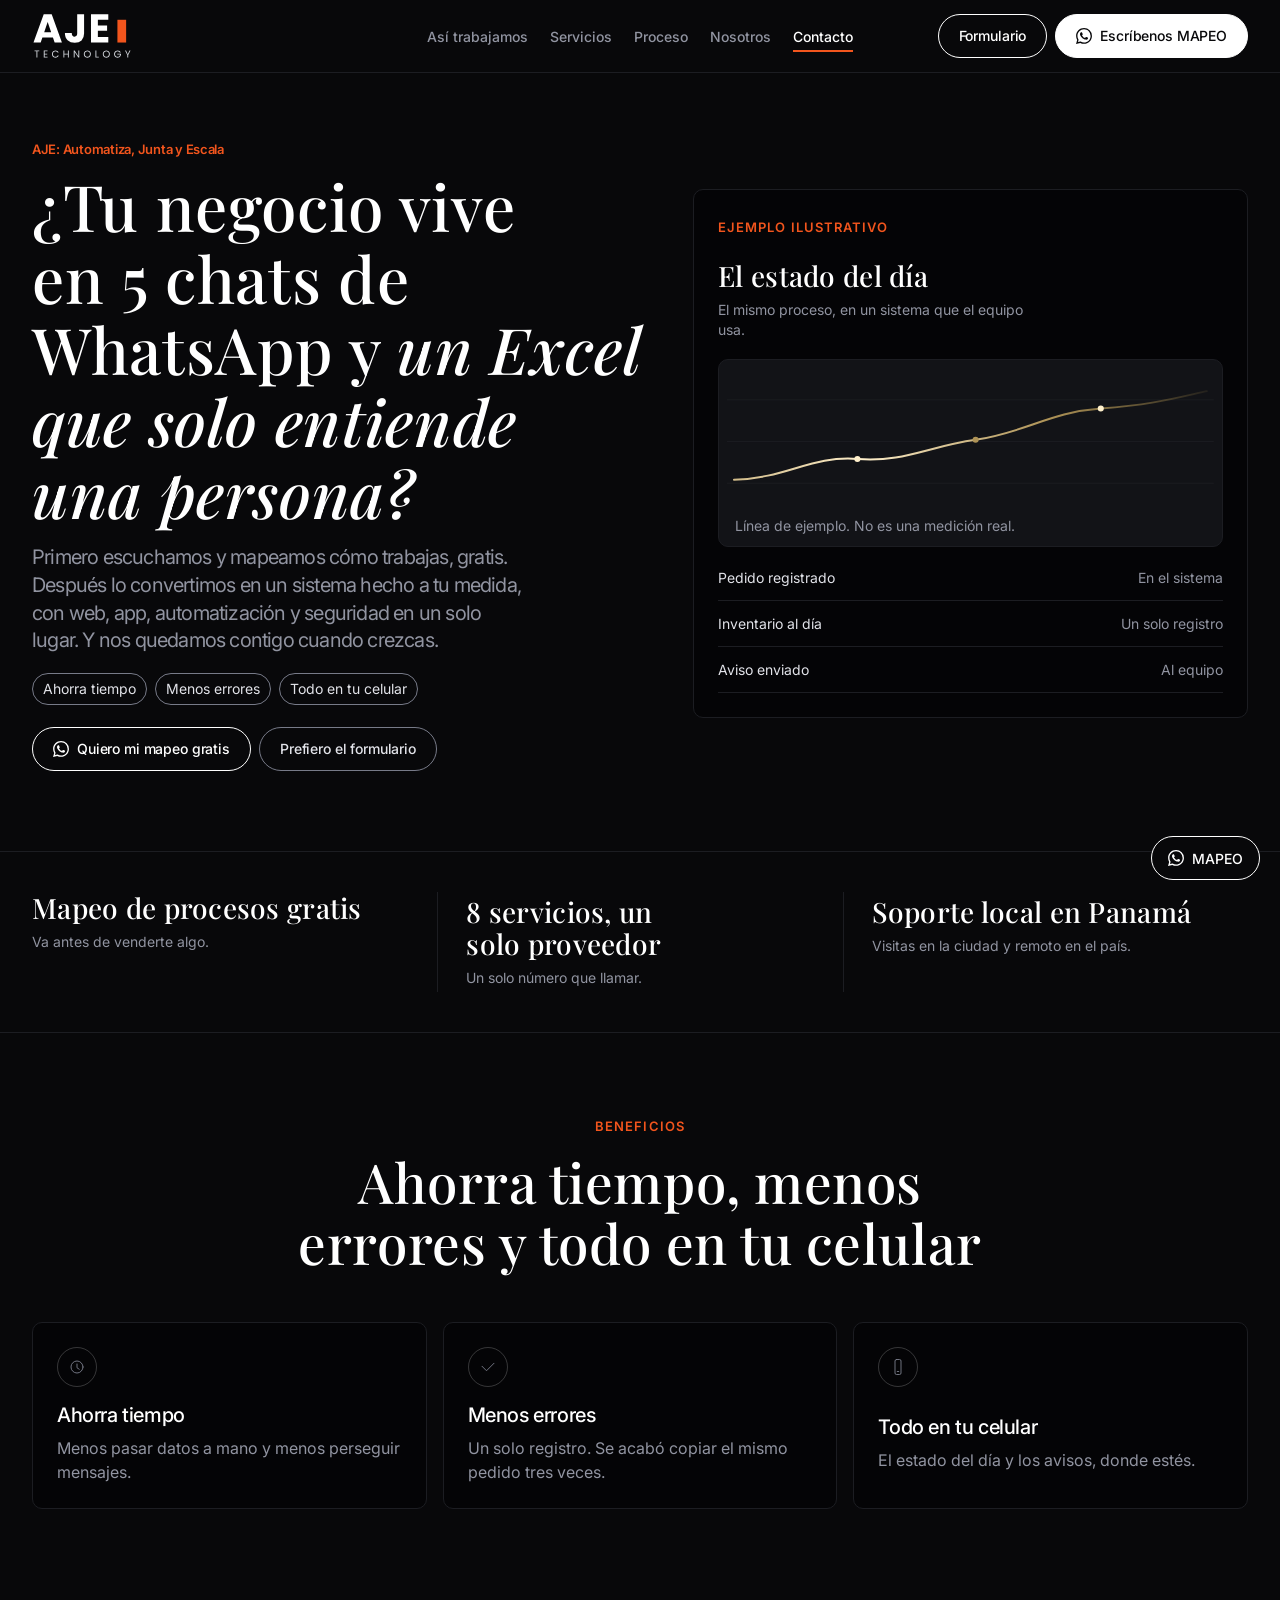
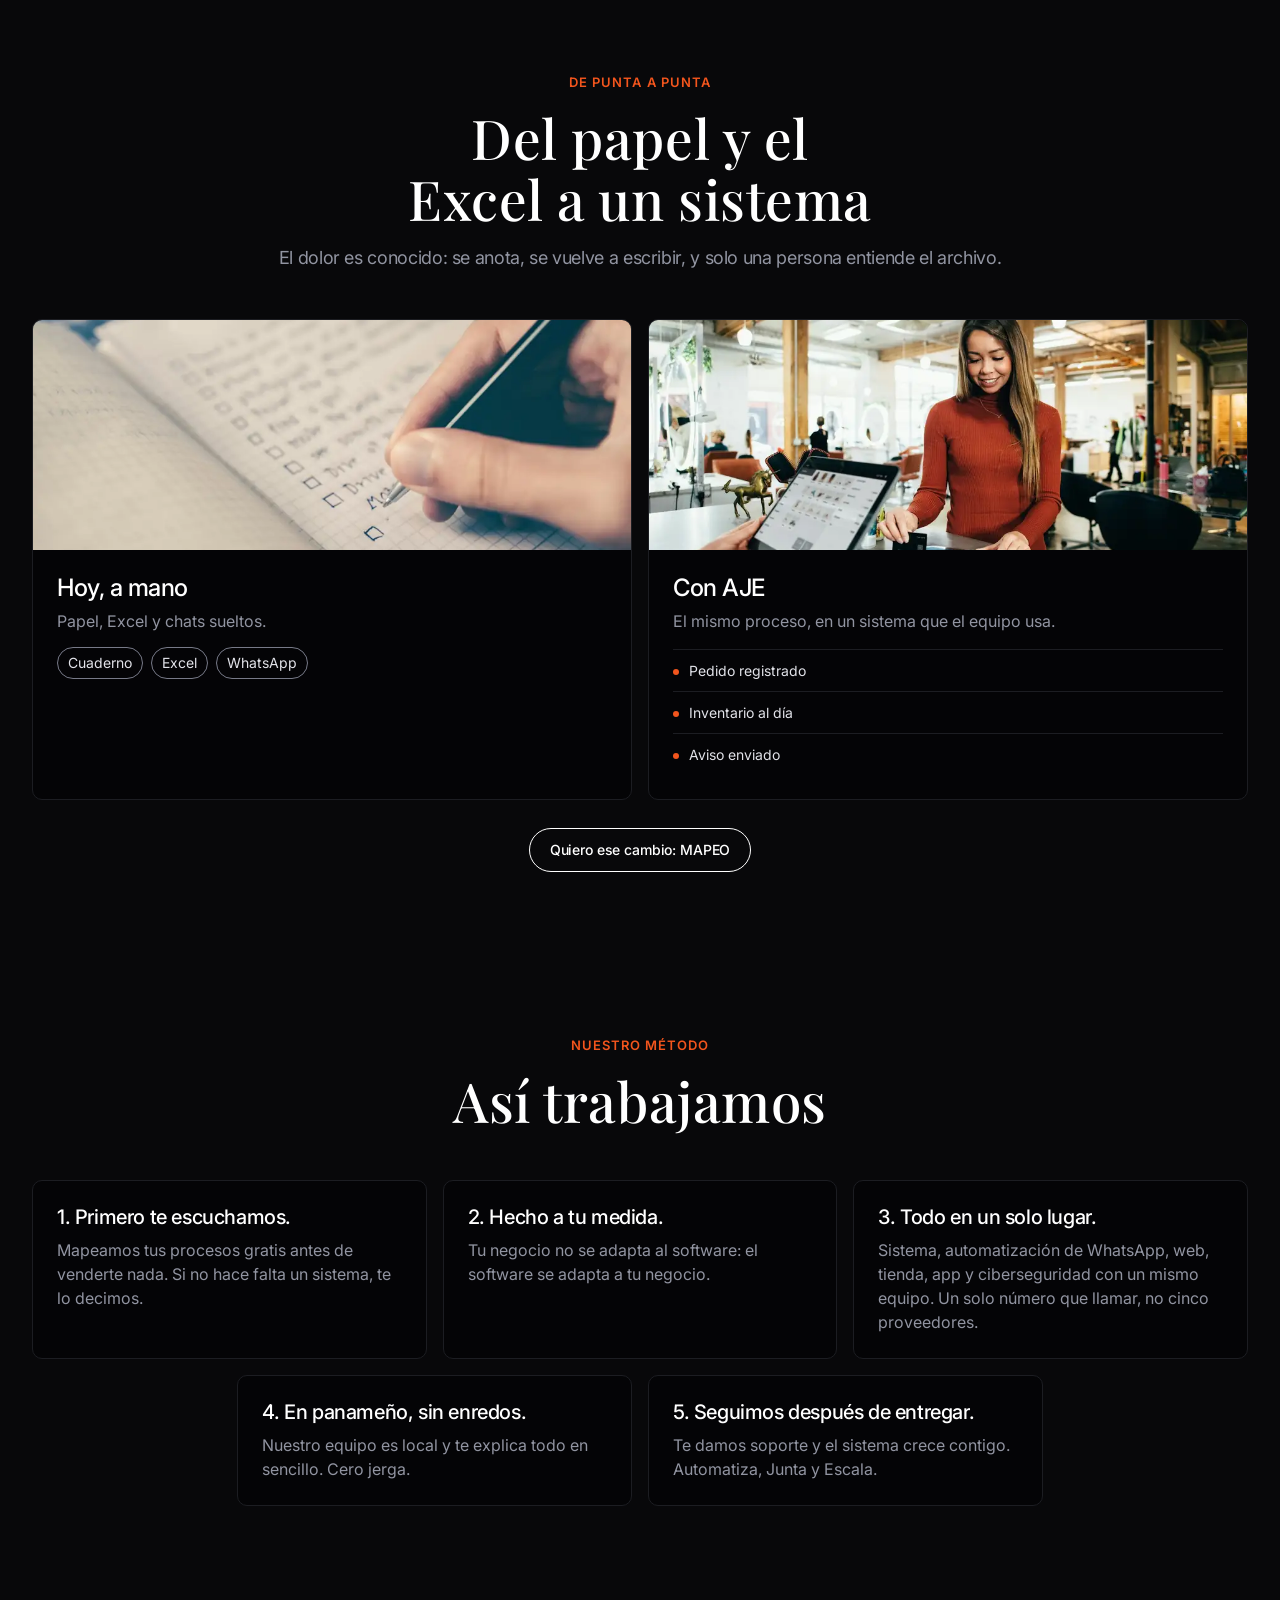
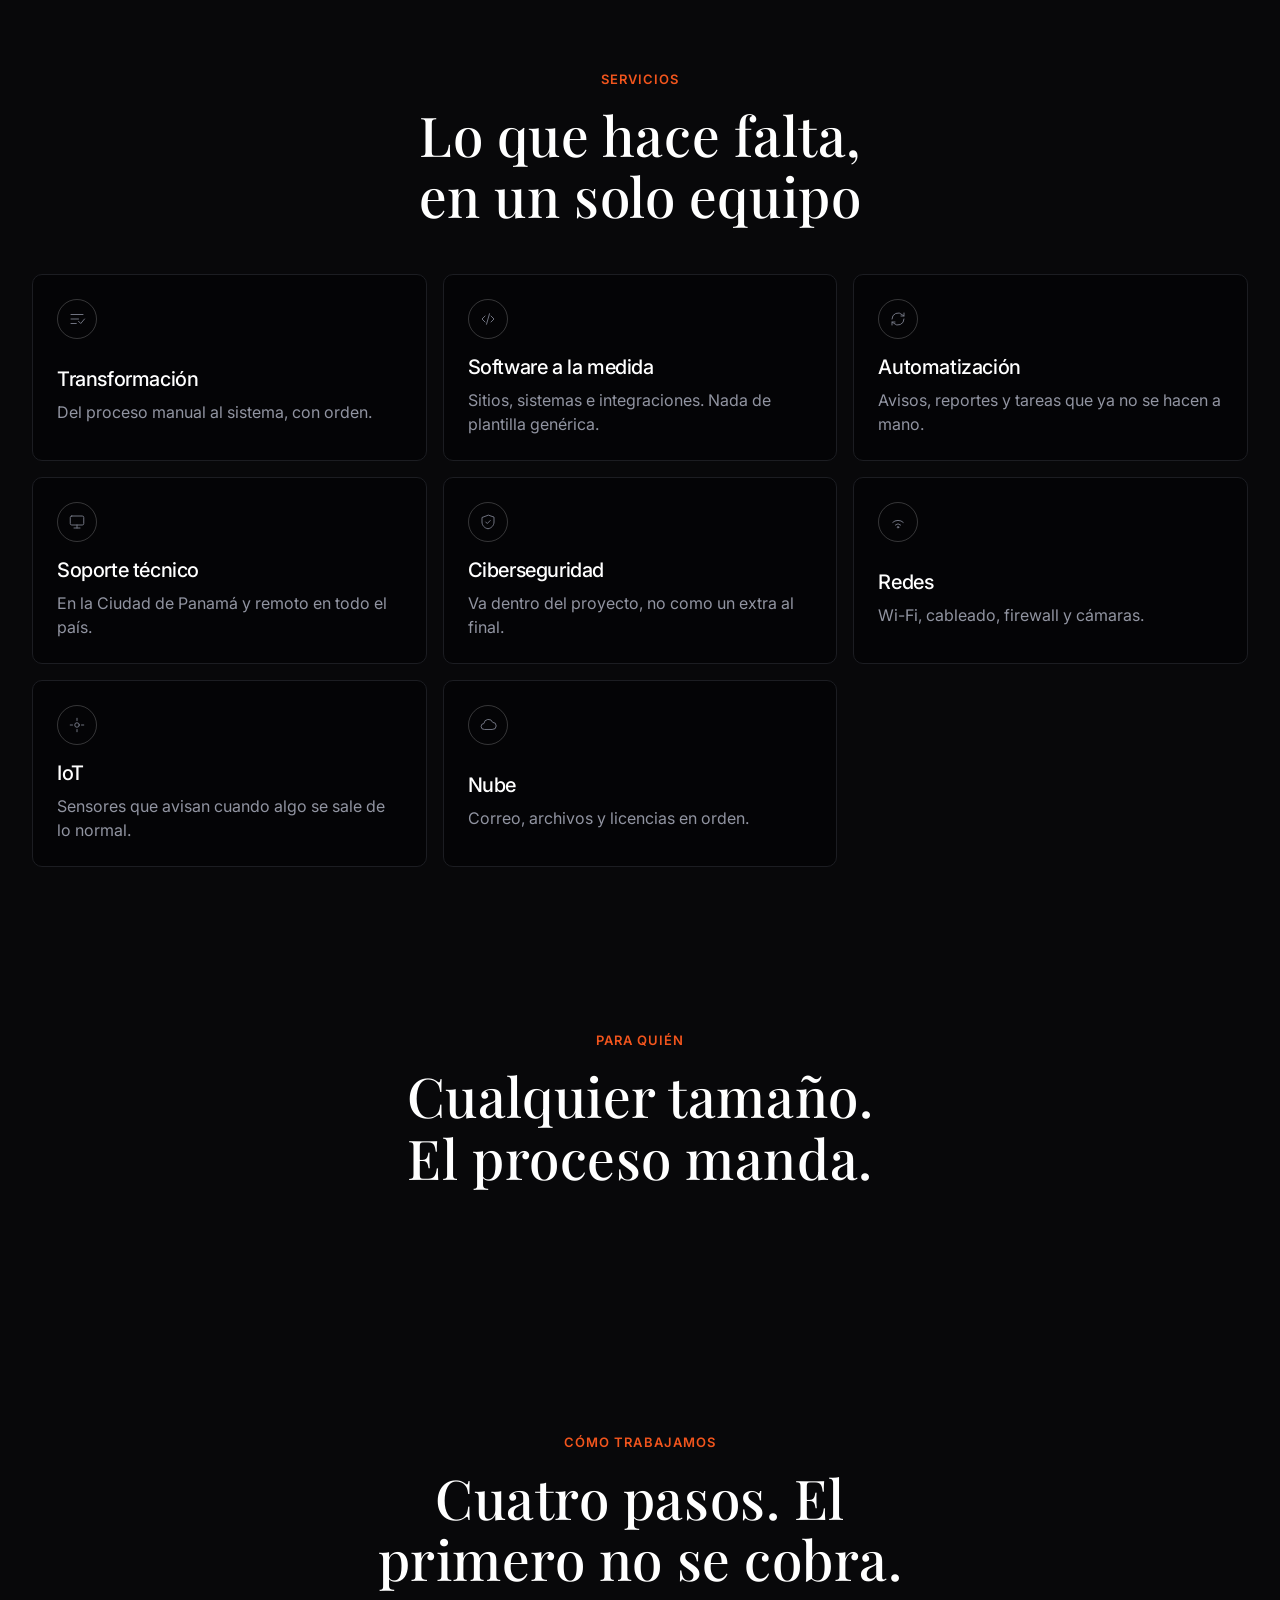
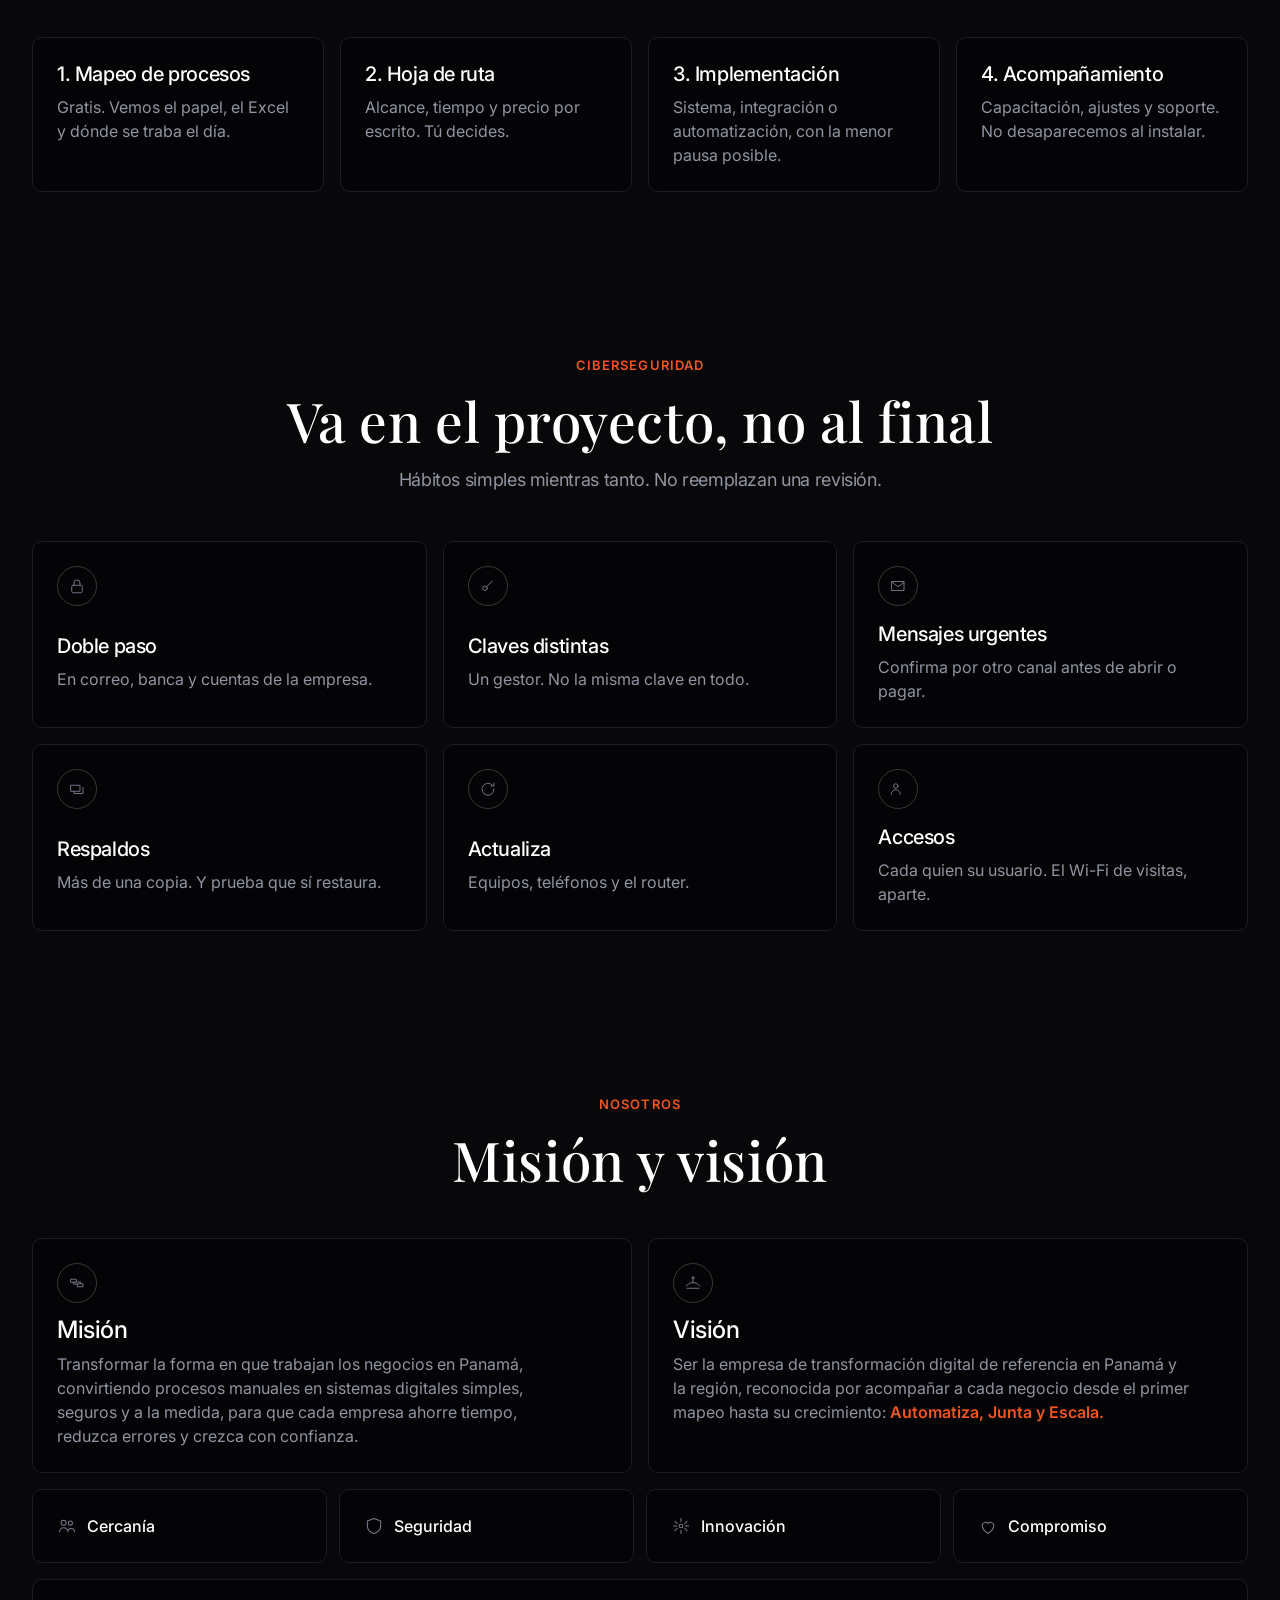
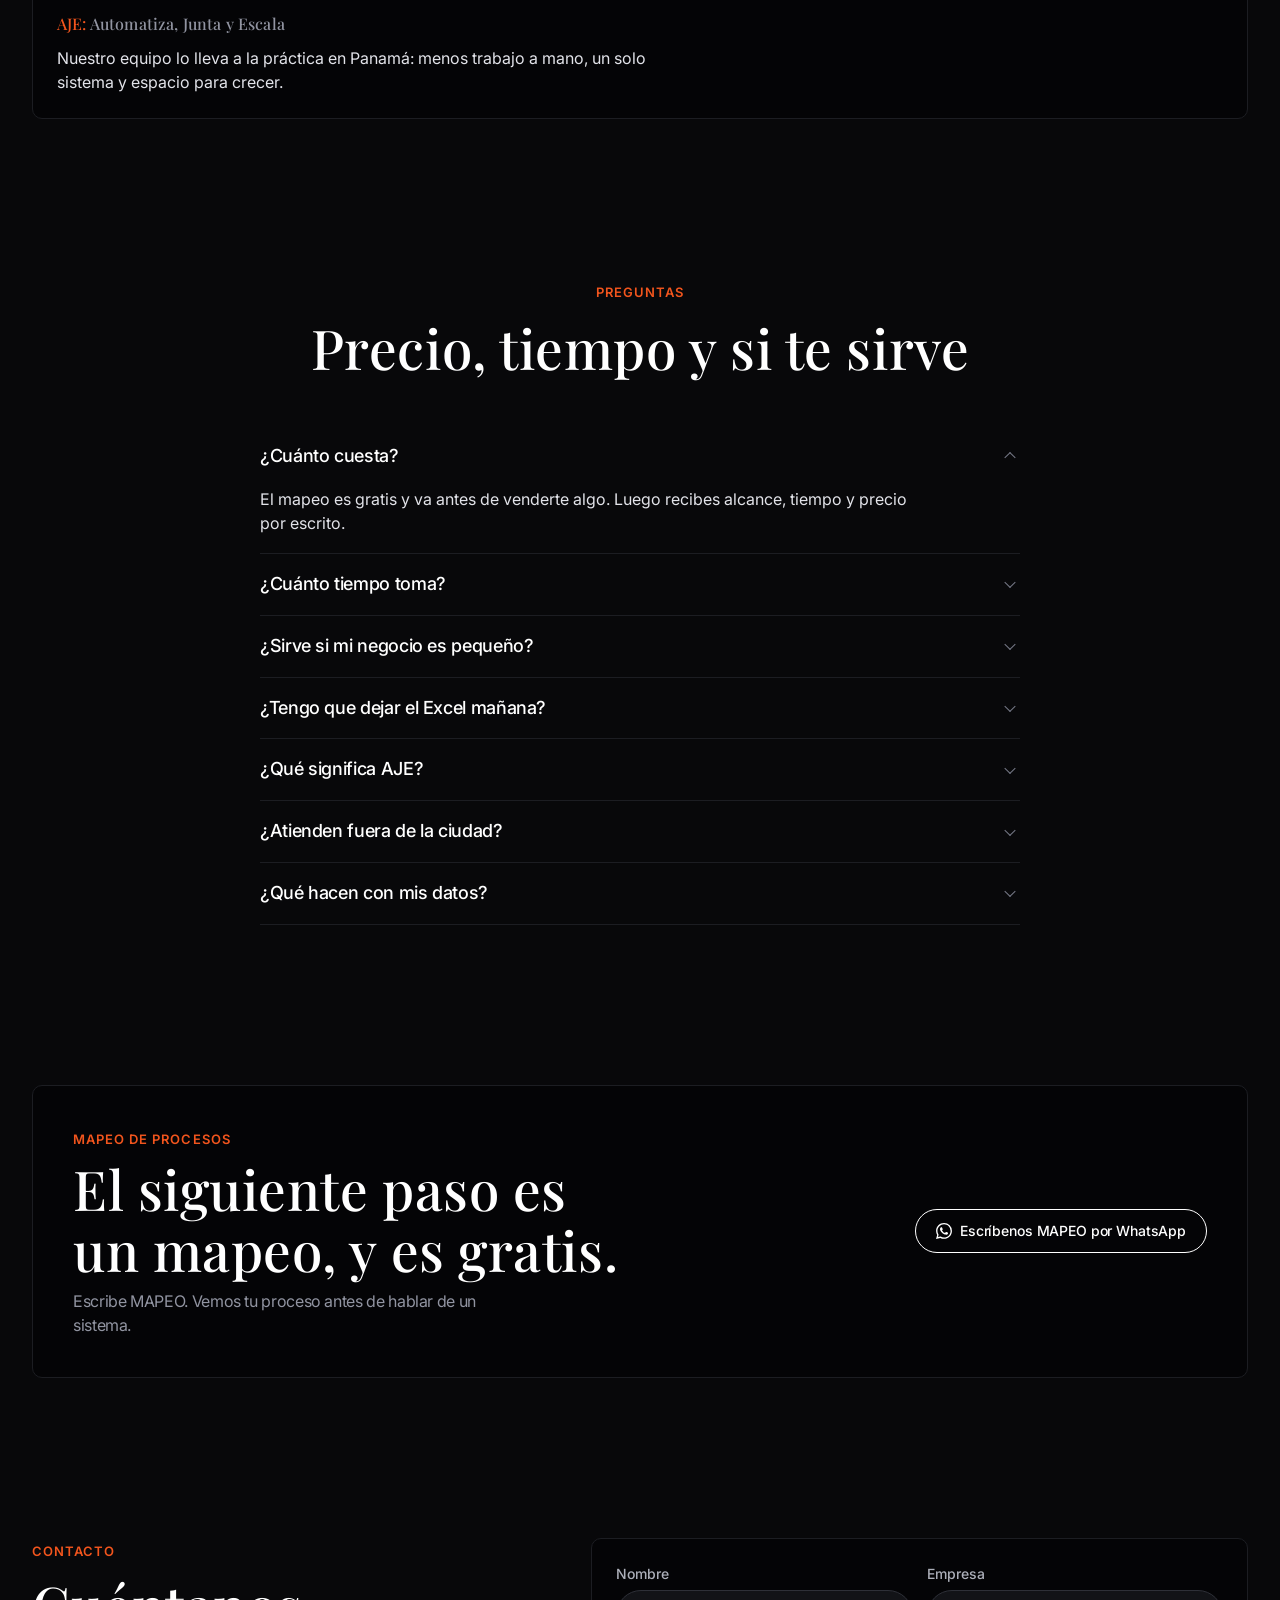
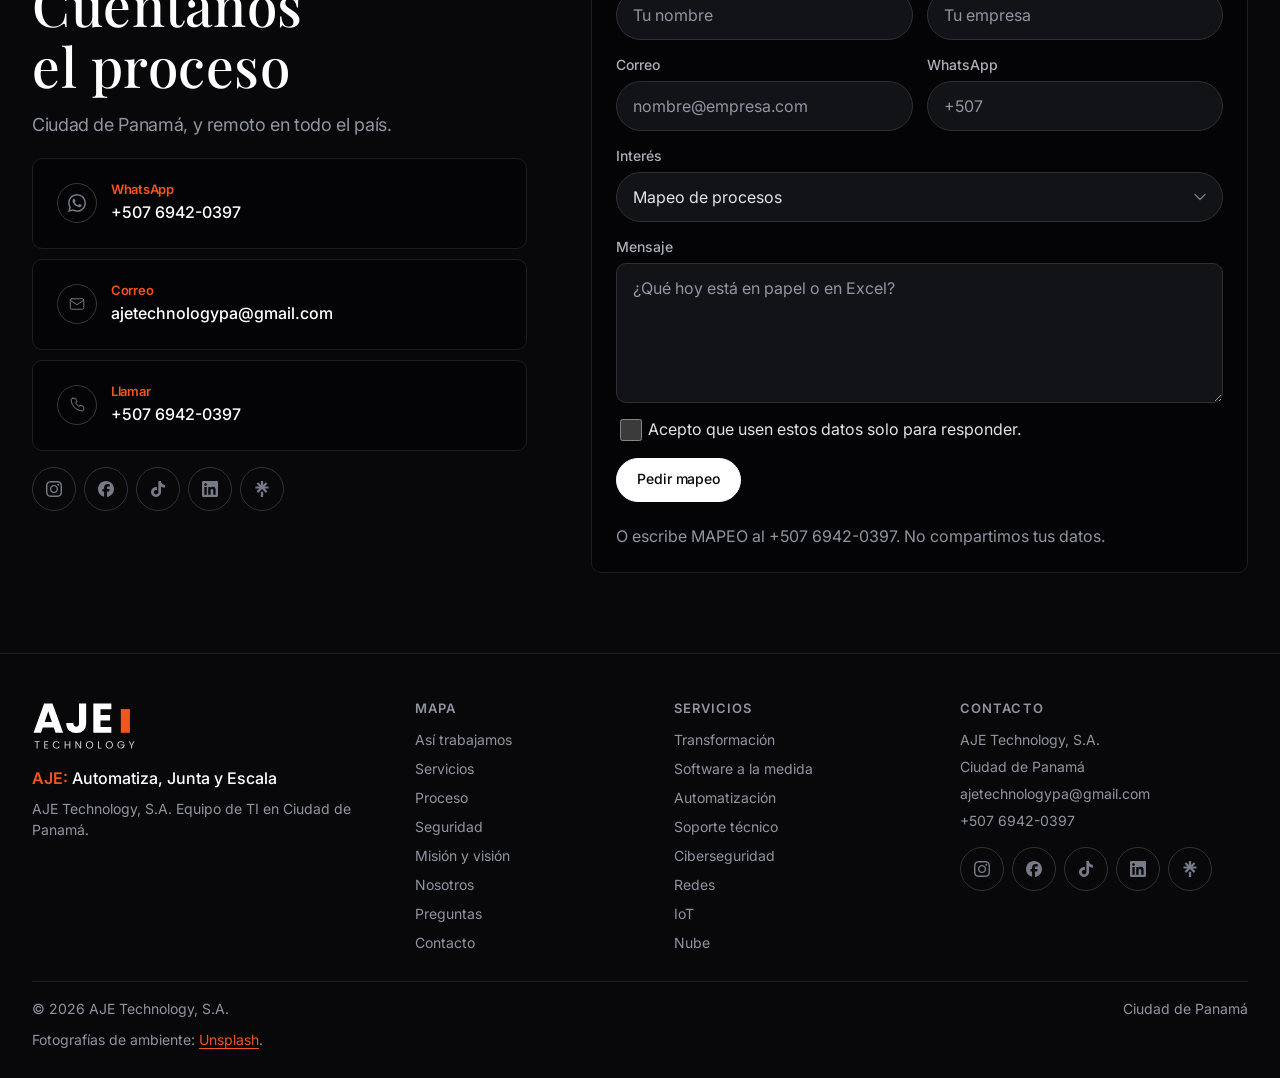
==== index.html @ ff4b53bd "Rediseña el sitio con el look midnight editorial. Canvas casi negro, titulares en serif, Inter en la" ====
<!DOCTYPE html>
<html lang="es-PA">
<head>
<meta charset="utf-8">
<meta name="viewport" content="width=device-width, initial-scale=1">
<title>AJE: Automatiza, Junta y Escala | AJE Technology</title>
<meta name="description" content="AJE: Automatiza, Junta y Escala. Menos papel, menos errores y tu operación en el celular. Mapeo de procesos gratis, en Panamá, con un equipo de TI de verdad.">
<meta name="author" content="AJE Technology, S.A.">
<meta name="robots" content="index, follow">
<meta name="theme-color" content="#08080a">
<link rel="canonical" href="https://sharkstar03.github.io/aje-technology/">
<meta property="og:type" content="website">
<meta property="og:locale" content="es_PA">
<meta property="og:site_name" content="AJE Technology">
<meta property="og:title" content="AJE: Automatiza, Junta y Escala | AJE Technology">
<meta property="og:description" content="Menos papel, menos errores y tu operación en el celular. Mapeo de procesos gratis con un equipo panameño de TI.">
<meta property="og:url" content="https://sharkstar03.github.io/aje-technology/">
<meta property="og:image" content="https://sharkstar03.github.io/aje-technology/assets/img/og.png">
<meta property="og:image:width" content="1200">
<meta property="og:image:height" content="630">
<meta property="og:image:alt" content="AJE Technology. AJE: Automatiza, Junta y Escala.">
<meta name="twitter:card" content="summary_large_image">
<meta name="twitter:title" content="AJE: Automatiza, Junta y Escala | AJE Technology">
<meta name="twitter:description" content="Menos papel, menos errores y tu operación en el celular. Mapeo de procesos gratis con un equipo panameño de TI.">
<meta name="twitter:image" content="https://sharkstar03.github.io/aje-technology/assets/img/og.png">
<link rel="icon" href="favicon.svg" type="image/svg+xml">
<link rel="icon" href="favicon-32.png" type="image/png" sizes="32x32">
<link rel="apple-touch-icon" href="apple-touch-icon.png">
<link rel="manifest" href="site.webmanifest">
<link rel="preconnect" href="https://fonts.googleapis.com">
<link rel="preconnect" href="https://fonts.gstatic.com" crossorigin>
<link href="https://fonts.googleapis.com/css2?family=Inter:wght@400;500;600&family=Playfair+Display:ital,wght@0,500;0,600;1,500&display=swap" rel="stylesheet">
<link rel="stylesheet" href="assets/css/styles.css">
<script>
(function () {
  var root = document.documentElement;
  root.classList.add("js");
  if (!matchMedia("(prefers-reduced-motion: reduce)").matches) root.classList.add("motion");
})();
</script>
<noscript><style>.reveal{opacity:1!important;transform:none!important}</style></noscript>
<script type="application/ld+json">
{
  "@context": "https://schema.org",
  "@graph": [
    {
      "@type": "ProfessionalService",
      "name": "AJE Technology, S.A.",
      "slogan": "AJE: Automatiza, Junta y Escala",
      "url": "https://sharkstar03.github.io/aje-technology/",
      "image": "https://sharkstar03.github.io/aje-technology/assets/img/og.png",
      "email": "ajetechnologypa@gmail.com",
      "telephone": "+50769420397",
      "address": {"@type": "PostalAddress", "addressLocality": "Ciudad de Panamá", "addressCountry": "PA"},
      "areaServed": "PA",
      "sameAs": [
        "https://www.instagram.com/ajetechnologypa",
        "https://www.facebook.com/profile.php?id=61595726095817",
        "https://www.tiktok.com/@ajetechnologypa",
        "https://www.linkedin.com/company/aje-technology/",
        "https://linktr.ee/ajetechnologypa"
      ]
    },
    {
      "@type": "FAQPage",
      "mainEntity": [
        {"@type": "Question", "name": "¿Cuánto cuesta?", "acceptedAnswer": {"@type": "Answer", "text": "El mapeo de procesos es gratis y va antes de venderte algo. Después recibes alcance, tiempo y precio por escrito."}},
        {"@type": "Question", "name": "¿Cuánto tiempo toma?", "acceptedAnswer": {"@type": "Answer", "text": "El plazo sale del mapeo, según el proceso. No usamos un tiempo genérico para todos."}},
        {"@type": "Question", "name": "¿Sirve si mi negocio es pequeño?", "acceptedAnswer": {"@type": "Answer", "text": "Sí. Desde un local con pocas computadoras hasta una operación con varias sedes."}},
        {"@type": "Question", "name": "¿Qué significa AJE?", "acceptedAnswer": {"@type": "Answer", "text": "Automatiza, Junta y Escala."}}
      ]
    }
  ]
}
</script>
</head>
<body>
<a class="skip" href="#contenido">Saltar al contenido</a>
<svg class="sprite" aria-hidden="true" xmlns="http://www.w3.org/2000/svg">
  <symbol id="i-instagram" viewBox="0 0 24 24"><path d="M7.0301.084c-1.2768.0602-2.1487.264-2.911.5634-.7888.3075-1.4575.72-2.1228 1.3877-.6652.6677-1.075 1.3368-1.3802 2.127-.2954.7638-.4956 1.6365-.552 2.914-.0564 1.2775-.0689 1.6882-.0626 4.947.0062 3.2586.0206 3.6671.0825 4.9473.061 1.2765.264 2.1482.5635 2.9107.308.7889.72 1.4573 1.388 2.1228.6679.6655 1.3365 1.0743 2.1285 1.38.7632.295 1.6361.4961 2.9134.552 1.2773.056 1.6884.069 4.9462.0627 3.2578-.0062 3.668-.0207 4.9478-.0814 1.28-.0607 2.147-.2652 2.9098-.5633.7889-.3086 1.4578-.72 2.1228-1.3881.665-.6682 1.0745-1.3378 1.3795-2.1284.2957-.7632.4966-1.636.552-2.9124.056-1.2809.0692-1.6898.063-4.948-.0063-3.2583-.021-3.6668-.0817-4.9465-.0607-1.2797-.264-2.1487-.5633-2.9117-.3084-.7889-.72-1.4568-1.3876-2.1228C21.2982 1.33 20.628.9208 19.8378.6165 19.074.321 18.2017.1197 16.9244.0645 15.6471.0093 15.236-.005 11.977.0014 8.718.0076 8.31.0215 7.0301.0839m.1402 21.6932c-1.17-.0509-1.8053-.2453-2.2287-.408-.5606-.216-.96-.4771-1.3819-.895-.422-.4178-.6811-.8186-.9-1.378-.1644-.4234-.3624-1.058-.4171-2.228-.0595-1.2645-.072-1.6442-.079-4.848-.007-3.2037.0053-3.583.0607-4.848.05-1.169.2456-1.805.408-2.2282.216-.5613.4762-.96.895-1.3816.4188-.4217.8184-.6814 1.3783-.9003.423-.1651 1.0575-.3614 2.227-.4171 1.2655-.06 1.6447-.072 4.848-.079 3.2033-.007 3.5835.005 4.8495.0608 1.169.0508 1.8053.2445 2.228.408.5608.216.96.4754 1.3816.895.4217.4194.6816.8176.9005 1.3787.1653.4217.3617 1.056.4169 2.2263.0602 1.2655.0739 1.645.0796 4.848.0058 3.203-.0055 3.5834-.061 4.848-.051 1.17-.245 1.8055-.408 2.2294-.216.5604-.4763.96-.8954 1.3814-.419.4215-.8181.6811-1.3783.9-.4224.1649-1.0577.3617-2.2262.4174-1.2656.0595-1.6448.072-4.8493.079-3.2045.007-3.5825-.006-4.848-.0608M16.953 5.5864A1.44 1.44 0 1 0 18.39 4.144a1.44 1.44 0 0 0-1.437 1.4424M5.8385 12.012c.0067 3.4032 2.7706 6.1557 6.173 6.1493 3.4026-.0065 6.157-2.7701 6.1506-6.1733-.0065-3.4032-2.771-6.1565-6.174-6.1498-3.403.0067-6.156 2.771-6.1496 6.1738M8 12.0077a4 4 0 1 1 4.008 3.9921A3.9996 3.9996 0 0 1 8 12.0077"/></symbol>
  <symbol id="i-facebook" viewBox="0 0 24 24"><path d="M9.101 23.691v-7.98H6.627v-3.667h2.474v-1.58c0-4.085 1.848-5.978 5.858-5.978.401 0 .955.042 1.468.103a8.68 8.68 0 0 1 1.141.195v3.325a8.623 8.623 0 0 0-.653-.036 26.805 26.805 0 0 0-.733-.009c-.707 0-1.259.096-1.675.309a1.686 1.686 0 0 0-.679.622c-.258.42-.374.995-.374 1.752v1.297h3.919l-.386 2.103-.287 1.564h-3.246v8.245C19.396 23.238 24 18.179 24 12.044c0-6.627-5.373-12-12-12s-12 5.373-12 12c0 5.628 3.874 10.35 9.101 11.647Z"/></symbol>
  <symbol id="i-tiktok" viewBox="0 0 24 24"><path d="M12.525.02c1.31-.02 2.61-.01 3.91-.02.08 1.53.63 3.09 1.75 4.17 1.12 1.11 2.7 1.62 4.24 1.79v4.03c-1.44-.05-2.89-.35-4.2-.97-.57-.26-1.1-.59-1.62-.93-.01 2.92.01 5.84-.02 8.75-.08 1.4-.54 2.79-1.35 3.94-1.31 1.92-3.58 3.17-5.91 3.21-1.43.08-2.86-.31-4.08-1.03-2.02-1.19-3.44-3.37-3.65-5.71-.02-.5-.03-1-.01-1.49.18-1.9 1.12-3.72 2.58-4.96 1.66-1.44 3.98-2.13 6.15-1.72.02 1.48-.04 2.96-.04 4.44-.99-.32-2.15-.23-3.02.37-.63.41-1.11 1.04-1.36 1.75-.21.51-.15 1.07-.14 1.61.24 1.64 1.82 3.02 3.5 2.87 1.12-.01 2.19-.66 2.77-1.61.19-.33.4-.67.41-1.06.1-1.79.06-3.57.07-5.36.01-4.03-.01-8.05.02-12.07z"/></symbol>
  <symbol id="i-linkedin" viewBox="0 0 24 24"><path d="M20.447 20.452h-3.554v-5.569c0-1.328-.027-3.037-1.852-3.037-1.853 0-2.136 1.445-2.136 2.939v5.667H9.351V9h3.414v1.561h.046c.477-.9 1.637-1.85 3.37-1.85 3.601 0 4.267 2.37 4.267 5.455v6.286zM5.337 7.433c-1.144 0-2.063-.926-2.063-2.065 0-1.138.92-2.063 2.063-2.063 1.14 0 2.064.925 2.064 2.063 0 1.139-.925 2.065-2.064 2.065zm1.782 13.019H3.555V9h3.564v11.452zM22.225 0H1.771C.792 0 0 .774 0 1.729v20.542C0 23.227.792 24 1.771 24h20.451C23.2 24 24 23.227 24 22.271V1.729C24 .774 23.2 0 22.222 0h.003z"/></symbol>
  <symbol id="i-linktree" viewBox="0 0 24 24"><path d="m13.73635 5.85251 4.00467-4.11665 2.3248 2.3808-4.20064 4.00466h5.9085v3.30473h-5.9365l4.22865 4.10766-2.3248 2.3338L12.0005 12.099l-5.74052 5.76852-2.3248-2.3248 4.22864-4.10766h-5.9375V8.12132h5.9085L3.93417 4.11666l2.3248-2.3808 4.00468 4.11665V0h3.4727zm-3.4727 10.30614h3.4727V24h-3.4727z"/></symbol>
  <symbol id="i-whatsapp" viewBox="0 0 24 24"><path d="M17.472 14.382c-.297-.149-1.758-.867-2.03-.967-.273-.099-.471-.148-.67.15-.197.297-.767.966-.94 1.164-.173.199-.347.223-.644.075-.297-.15-1.255-.463-2.39-1.475-.883-.788-1.48-1.761-1.653-2.059-.173-.297-.018-.458.13-.606.134-.133.298-.347.446-.52.149-.174.198-.298.298-.497.099-.198.05-.371-.025-.52-.075-.149-.669-1.612-.916-2.207-.242-.579-.487-.5-.669-.51-.173-.008-.371-.01-.57-.01-.198 0-.52.074-.792.372-.272.297-1.04 1.016-1.04 2.479 0 1.462 1.065 2.875 1.213 3.074.149.198 2.096 3.2 5.077 4.487.709.306 1.262.489 1.694.625.712.227 1.36.195 1.871.118.571-.085 1.758-.719 2.006-1.413.248-.694.248-1.289.173-1.413-.074-.124-.272-.198-.57-.347m-5.421 7.403h-.004a9.87 9.87 0 01-5.031-1.378l-.361-.214-3.741.982.998-3.648-.235-.374a9.86 9.86 0 01-1.51-5.26c.001-5.45 4.436-9.884 9.888-9.884 2.64 0 5.122 1.03 6.988 2.898a9.825 9.825 0 012.893 6.994c-.003 5.45-4.437 9.884-9.885 9.884m8.413-18.297A11.815 11.815 0 0012.05 0C5.495 0 .16 5.335.157 11.892c0 2.096.547 4.142 1.588 5.945L.057 24l6.305-1.654a11.882 11.882 0 005.683 1.448h.005c6.554 0 11.89-5.335 11.893-11.893a11.821 11.821 0 00-3.48-8.413Z"/></symbol>
</svg>

<header class="site-header">
  <nav class="wrap nav nav-home" aria-label="Principal">
    <a class="brand" href="#inicio"><img src="logo-dark.svg" alt="AJE Technology" width="210" height="97"></a>
    <div id="menu" class="nav-panel">
      <ul class="nav-links">
        <li><a href="#asi-trabajamos">Así trabajamos</a></li>
        <li><a href="#servicios">Servicios</a></li>
        <li><a href="#proceso">Proceso</a></li>
        <li><a href="#nosotros">Nosotros</a></li>
        <li><a href="#contacto">Contacto</a></li>
      </ul>
      <div class="nav-actions">
        <a class="btn btn-ghost" href="#contacto">Formulario</a>
        <a class="btn btn-primary" href="https://wa.me/50769420397?text=MAPEO" target="_blank" rel="noopener noreferrer"><svg aria-hidden="true"><use href="#i-whatsapp"></use></svg>Escríbenos MAPEO</a>
      </div>
    </div>
    <button class="menu-toggle" type="button" aria-expanded="false" aria-controls="menu" aria-label="Abrir menú"><span></span></button>
  </nav>
</header>

<main id="inicio">
  <section class="hero" id="contenido" aria-labelledby="hero-title">
    <div class="wrap hero-grid">
      <div>
        <p class="eyebrow eyebrow-plain">AJE: Automatiza, Junta y Escala</p>
        <h1 id="hero-title">¿Tu negocio vive en 5 chats de WhatsApp y <em>un Excel que solo entiende una persona?</em></h1>
        <p class="lead">Primero escuchamos y mapeamos cómo trabajas, gratis. Después lo convertimos en un sistema hecho a tu medida, con web, app, automatización y seguridad en un solo lugar. Y nos quedamos contigo cuando crezcas.</p>
        <ul class="props">
          <li class="pill">Ahorra tiempo</li>
          <li class="pill">Menos errores</li>
          <li class="pill">Todo en tu celular</li>
        </ul>
        <div class="cta-row">
          <a class="btn btn-ghost" href="https://wa.me/50769420397?text=MAPEO" target="_blank" rel="noopener noreferrer"><svg aria-hidden="true"><use href="#i-whatsapp"></use></svg>Quiero mi mapeo gratis</a>
          <a class="btn btn-steel" href="#contacto">Prefiero el formulario</a>
        </div>
      </div>
      <aside class="visual" aria-label="Ejemplo ilustrativo de un tablero. No muestra mediciones reales.">
        <div class="board">
          <p class="eyebrow">Ejemplo ilustrativo</p>
          <p class="board-title serif-min">El estado del día</p>
          <p class="board-sub">El mismo proceso, en un sistema que el equipo usa.</p>
          <div class="chart">
            <svg viewBox="0 0 560 160" aria-hidden="true">
              <defs>
                <linearGradient id="gilded" x1="0%" y1="0%" x2="100%" y2="18%">
                  <stop offset="0%" stop-color="rgb(174,147,87)"/>
                  <stop offset="40%" stop-color="rgb(255,240,204)"/>
                  <stop offset="70%" stop-color="rgb(174,147,87)"/>
                  <stop offset="100%" stop-color="rgba(189,157,79,0)"/>
                </linearGradient>
              </defs>
              <g stroke="#1c1d22" stroke-width="1">
                <line x1="0" y1="32" x2="560" y2="32"/>
                <line x1="0" y1="80" x2="560" y2="80"/>
                <line x1="0" y1="128" x2="560" y2="128"/>
              </g>
              <path d="M8 124C70 122 96 96 150 100C204 104 230 86 286 78C342 70 372 46 430 42C488 38 516 30 552 22" fill="none" stroke="url(#gilded)" stroke-width="2.25" stroke-linecap="round"/>
              <circle cx="150" cy="100" r="3.5" fill="#fff0cc"/>
              <circle cx="286" cy="78" r="3.5" fill="#ae9357"/>
              <circle cx="430" cy="42" r="3.5" fill="#fff0cc"/>
            </svg>
            <p class="chart-note">Línea de ejemplo. No es una medición real.</p>
          </div>
          <ul class="board-rows">
            <li><span>Pedido registrado</span><span class="row-meta">En el sistema</span></li>
            <li><span>Inventario al día</span><span class="row-meta">Un solo registro</span></li>
            <li><span>Aviso enviado</span><span class="row-meta">Al equipo</span></li>
          </ul>
        </div>
      </aside>
    </div>
  </section>

  <section class="facts-band" aria-label="Mapeo gratis, ocho servicios y soporte en Panamá">
    <div class="wrap">
      <ul class="facts">
        <li>
          <p class="fact">Mapeo de procesos gratis</p>
          <p>Va antes de venderte algo.</p>
        </li>
        <li>
          <p class="fact">8 servicios, un solo proveedor</p>
          <p>Un solo número que llamar.</p>
        </li>
        <li>
          <p class="fact">Soporte local en Panamá</p>
          <p>Visitas en la ciudad y remoto en el país.</p>
        </li>
      </ul>
    </div>
  </section>

  <section class="block" aria-labelledby="benef-title">
    <div class="wrap">
      <div class="section-head">
        <p class="eyebrow">Beneficios</p>
        <h2 id="benef-title">Ahorra tiempo, menos errores y todo en tu celular</h2>
      </div>
      <div class="grid benefits">
        <article class="card card-icon reveal">
          <div class="ico" aria-hidden="true"><svg viewBox="0 0 24 24"><circle cx="12" cy="12" r="8"/><path d="M12 8v5l3 2"/></svg></div>
          <div><h3>Ahorra tiempo</h3><p>Menos pasar datos a mano y menos perseguir mensajes.</p></div>
        </article>
        <article class="card card-icon reveal">
          <div class="ico" aria-hidden="true"><svg viewBox="0 0 24 24"><path d="M20 7 10 17l-6-6"/></svg></div>
          <div><h3>Menos errores</h3><p>Un solo registro. Se acabó copiar el mismo pedido tres veces.</p></div>
        </article>
        <article class="card card-icon reveal">
          <div class="ico" aria-hidden="true"><svg viewBox="0 0 24 24"><rect x="8" y="2" width="8" height="20" rx="2"/><path d="M11 18h2"/></svg></div>
          <div><h3>Todo en tu celular</h3><p>El estado del día y los avisos, donde estés.</p></div>
        </article>
      </div>
    </div>
  </section>

  <section id="cambio" class="block" aria-labelledby="cambio-title">
    <div class="wrap">
      <div class="section-head">
        <p class="eyebrow">De punta a punta</p>
        <h2 id="cambio-title">Del papel y el Excel a un sistema</h2>
        <p class="dek">El dolor es conocido: se anota, se vuelve a escribir, y solo una persona entiende el archivo.</p>
      </div>
      <div class="grid ba">
        <article class="panel reveal">
          <img src="assets/img/antes.webp" width="960" height="720" alt="Escritorio con cuaderno, papeles y una laptop" loading="lazy" decoding="async">
          <div class="body">
            <h3>Hoy, a mano</h3>
            <p>Papel, Excel y chats sueltos.</p>
            <ul class="chip-row"><li>Cuaderno</li><li>Excel</li><li>WhatsApp</li></ul>
          </div>
        </article>
        <article class="panel reveal">
          <img src="assets/img/despues.webp" width="960" height="720" alt="Local atendiendo un pedido desde una tablet" loading="lazy" decoding="async">
          <div class="body">
            <h3>Con AJE</h3>
            <p>El mismo proceso, en un sistema que el equipo usa.</p>
            <ul class="flow" aria-label="Con el sistema">
              <li>Pedido registrado</li>
              <li>Inventario al día</li>
              <li>Aviso enviado</li>
            </ul>
          </div>
        </article>
      </div>
      <div class="section-cta">
        <a class="btn btn-ghost" href="https://wa.me/50769420397?text=MAPEO" target="_blank" rel="noopener noreferrer">Quiero ese cambio: MAPEO</a>
      </div>
    </div>
  </section>

  <section id="asi-trabajamos" class="block" aria-labelledby="asi-title">
    <div class="wrap">
      <div class="section-head">
        <p class="eyebrow">Nuestro método</p>
        <h2 id="asi-title">Así trabajamos</h2>
      </div>
      <div class="grid why">
        <article class="card reveal"><h3>1. Primero te escuchamos.</h3><p>Mapeamos tus procesos gratis antes de venderte nada. Si no hace falta un sistema, te lo decimos.</p></article>
        <article class="card reveal"><h3>2. Hecho a tu medida.</h3><p>Tu negocio no se adapta al software: el software se adapta a tu negocio.</p></article>
        <article class="card reveal"><h3>3. Todo en un solo lugar.</h3><p>Sistema, automatización de WhatsApp, web, tienda, app y ciberseguridad con un mismo equipo. Un solo número que llamar, no cinco proveedores.</p></article>
        <article class="card reveal"><h3>4. En panameño, sin enredos.</h3><p>Nuestro equipo es local y te explica todo en sencillo. Cero jerga.</p></article>
        <article class="card reveal"><h3>5. Seguimos después de entregar.</h3><p>Te damos soporte y el sistema crece contigo. Automatiza, Junta y Escala.</p></article>
      </div>
    </div>
  </section>

  <section id="servicios" class="block" aria-labelledby="serv-title">
    <div class="wrap">
      <div class="section-head">
        <p class="eyebrow">Servicios</p>
        <h2 id="serv-title">Lo que hace falta, en un solo equipo</h2>
      </div>
      <div class="grid services">
        <article class="card card-icon reveal" id="svc-transformacion"><div class="ico" aria-hidden="true"><svg viewBox="0 0 24 24"><path d="M4 6h16M4 12h10M4 18h7"/><path d="m14 15 3 3 5-6"/></svg></div><div><h3>Transformación</h3><p>Del proceso manual al sistema, con orden.</p></div></article>
        <article class="card card-icon reveal" id="svc-software"><div class="ico" aria-hidden="true"><svg viewBox="0 0 24 24"><path d="m8 8-4 4 4 4M16 8l4 4-4 4M14 5l-4 14"/></svg></div><div><h3>Software a la medida</h3><p>Sitios, sistemas e integraciones. Nada de plantilla genérica.</p></div></article>
        <article class="card card-icon reveal" id="svc-automatizacion"><div class="ico" aria-hidden="true"><svg viewBox="0 0 24 24"><path d="M4 12a8 8 0 0 1 13.7-5.6L20 8M20 4v4h-4M20 12a8 8 0 0 1-13.7 5.6L4 16M4 20v-4h4"/></svg></div><div><h3>Automatización</h3><p>Avisos, reportes y tareas que ya no se hacen a mano.</p></div></article>
        <article class="card card-icon reveal" id="svc-soporte"><div class="ico" aria-hidden="true"><svg viewBox="0 0 24 24"><rect x="3" y="4" width="18" height="12" rx="2"/><path d="M8 20h8M12 16v4"/></svg></div><div><h3>Soporte técnico</h3><p>En la Ciudad de Panamá y remoto en todo el país.</p></div></article>
        <article class="card card-icon reveal" id="svc-ciberseguridad"><div class="ico" aria-hidden="true"><svg viewBox="0 0 24 24"><path d="M12 3 4 6v6c0 4.5 3.4 8.3 8 9 4.6-.7 8-4.5 8-9V6Z"/><path d="m9 12 2 2 4-4"/></svg></div><div><h3>Ciberseguridad</h3><p>Va dentro del proyecto, no como un extra al final.</p></div></article>
        <article class="card card-icon reveal" id="svc-redes"><div class="ico" aria-hidden="true"><svg viewBox="0 0 24 24"><path d="M5 12.5a10 10 0 0 1 14 0M8.5 16a5 5 0 0 1 7 0"/><circle cx="12" cy="19" r="1"/></svg></div><div><h3>Redes</h3><p>Wi-Fi, cableado, firewall y cámaras.</p></div></article>
        <article class="card card-icon reveal" id="svc-iot"><div class="ico" aria-hidden="true"><svg viewBox="0 0 24 24"><circle cx="12" cy="12" r="3"/><path d="M12 3v3M12 18v3M3 12h3M18 12h3"/></svg></div><div><h3>IoT</h3><p>Sensores que avisan cuando algo se sale de lo normal.</p></div></article>
        <article class="card card-icon reveal" id="svc-nube"><div class="ico" aria-hidden="true"><svg viewBox="0 0 24 24"><path d="M7 18a4 4 0 0 1-.4-8 6 6 0 0 1 11.6-1.6A4.5 4.5 0 1 1 18 18Z"/></svg></div><div><h3>Nube</h3><p>Correo, archivos y licencias en orden.</p></div></article>
      </div>
    </div>
  </section>

  <section class="block" aria-labelledby="sec-title">
    <div class="wrap">
      <div class="section-head"><p class="eyebrow">Para quién</p><h2 id="sec-title">Cualquier tamaño. El proceso manda.</h2></div>
      <ul class="tags reveal">
        <li>Comercio</li><li>Servicios</li><li>Clínicas</li><li>Educación</li><li>Restaurantes</li><li>Logística</li><li>Construcción</li><li>Industria</li><li>Emprendimientos</li>
      </ul>
    </div>
  </section>

  <section id="proceso" class="block" aria-labelledby="pro-title">
    <div class="wrap">
      <div class="section-head">
        <p class="eyebrow">Cómo trabajamos</p>
        <h2 id="pro-title">Cuatro pasos. El primero no se cobra.</h2>
      </div>
      <ol class="grid steps">
        <li class="card reveal"><h3>1. Mapeo de procesos</h3><p>Gratis. Vemos el papel, el Excel y dónde se traba el día.</p></li>
        <li class="card reveal"><h3>2. Hoja de ruta</h3><p>Alcance, tiempo y precio por escrito. Tú decides.</p></li>
        <li class="card reveal"><h3>3. Implementación</h3><p>Sistema, integración o automatización, con la menor pausa posible.</p></li>
        <li class="card reveal"><h3>4. Acompañamiento</h3><p>Capacitación, ajustes y soporte. No desaparecemos al instalar.</p></li>
      </ol>
    </div>
  </section>

  <section id="seguridad" class="block" aria-labelledby="seg-title">
    <div class="wrap">
      <div class="section-head">
        <p class="eyebrow">Ciberseguridad</p>
        <h2 id="seg-title">Va en el proyecto, no al final</h2>
        <p class="dek">Hábitos simples mientras tanto. No reemplazan una revisión.</p>
      </div>
      <div class="grid tips">
        <article class="card card-icon reveal"><div class="ico" aria-hidden="true"><svg viewBox="0 0 24 24"><rect x="5" y="11" width="14" height="10" rx="2"/><path d="M8 11V8a4 4 0 0 1 8 0v3"/></svg></div><div><h3>Doble paso</h3><p>En correo, banca y cuentas de la empresa.</p></div></article>
        <article class="card card-icon reveal"><div class="ico" aria-hidden="true"><svg viewBox="0 0 24 24"><circle cx="8" cy="15" r="3"/><path d="m10 13 8-8"/></svg></div><div><h3>Claves distintas</h3><p>Un gestor. No la misma clave en todo.</p></div></article>
        <article class="card card-icon reveal"><div class="ico" aria-hidden="true"><svg viewBox="0 0 24 24"><path d="M4 6h16v12H4z"/><path d="m4 7 8 6 8-6"/></svg></div><div><h3>Mensajes urgentes</h3><p>Confirma por otro canal antes de abrir o pagar.</p></div></article>
        <article class="card card-icon reveal"><div class="ico" aria-hidden="true"><svg viewBox="0 0 24 24"><path d="M4 7h12v8H4zM8 15v3h12V10"/></svg></div><div><h3>Respaldos</h3><p>Más de una copia. Y prueba que sí restaura.</p></div></article>
        <article class="card card-icon reveal"><div class="ico" aria-hidden="true"><svg viewBox="0 0 24 24"><path d="M20 12a8 8 0 1 1-2-5"/><path d="M20 4v4h-4"/></svg></div><div><h3>Actualiza</h3><p>Equipos, teléfonos y el router.</p></div></article>
        <article class="card card-icon reveal"><div class="ico" aria-hidden="true"><svg viewBox="0 0 24 24"><circle cx="9" cy="8" r="3"/><path d="M3 19a6 6 0 0 1 12 0"/></svg></div><div><h3>Accesos</h3><p>Cada quien su usuario. El Wi-Fi de visitas, aparte.</p></div></article>
      </div>
    </div>
  </section>

  <section id="nosotros" class="block" aria-labelledby="mision">
    <div class="wrap">
      <div class="section-head">
        <p class="eyebrow">Nosotros</p>
        <h2 id="mision">Misión y visión</h2>
      </div>
      <div class="grid mv">
        <article class="card mv-card reveal">
          <div class="ico" aria-hidden="true"><svg viewBox="0 0 24 24"><path d="M4 7h7v4H4zM13 13h7v4h-7z"/><path d="M7.5 11v2.5H13M16.5 13V10.5H11"/></svg></div>
          <div>
            <h3>Misión</h3>
            <p>Transformar la forma en que trabajan los negocios en Panamá, convirtiendo procesos manuales en sistemas digitales simples, seguros y a la medida, para que cada empresa ahorre tiempo, reduzca errores y crezca con confianza.</p>
          </div>
        </article>
        <article class="card mv-card reveal">
          <div class="ico" aria-hidden="true"><svg viewBox="0 0 24 24"><path d="M3 16c2.5-3 5-4.5 9-4.5S18.5 13 21 16"/><path d="M12 11.5V6"/><circle cx="12" cy="5" r="1.4"/><path d="M4 19h16"/></svg></div>
          <div>
            <h3>Visión</h3>
            <p>Ser la empresa de transformación digital de referencia en Panamá y la región, reconocida por acompañar a cada negocio desde el primer mapeo hasta su crecimiento: <b>Automatiza, Junta y Escala.</b></p>
          </div>
        </article>
      </div>
      <ul class="values" aria-label="Valores">
        <li class="card reveal"><svg viewBox="0 0 24 24" aria-hidden="true"><path d="M8 11a3 3 0 1 0-3-3 3 3 0 0 0 3 3zM16 11a2.5 2.5 0 1 0-2.5-2.5A2.5 2.5 0 0 0 16 11z"/><path d="M3 19a5 5 0 0 1 10 0M13 19a4 4 0 0 1 8 0"/></svg>Cercanía</li>
        <li class="card reveal"><svg viewBox="0 0 24 24" aria-hidden="true"><path d="M12 3 4 6v6c0 4.5 3.4 8.3 8 9 4.6-.7 8-4.5 8-9V6Z"/></svg>Seguridad</li>
        <li class="card reveal"><svg viewBox="0 0 24 24" aria-hidden="true"><path d="M12 3v4M12 17v4M4.9 6.5l2.8 2.8M16.3 14.7l2.8 2.8M3 12h4M17 12h4M4.9 17.5l2.8-2.8M16.3 9.3l2.8-2.8"/><circle cx="12" cy="12" r="2.2"/></svg>Innovación</li>
        <li class="card reveal"><svg viewBox="0 0 24 24" aria-hidden="true"><path d="M12 21s-7-4.4-7-10a4 4 0 0 1 7-2 4 4 0 0 1 7 2c0 5.6-7 10-7 10Z"/></svg>Compromiso</li>
      </ul>
      <div class="card name-card reveal">
        <p class="name-kicker"><b>AJE:</b> Automatiza, Junta y Escala</p>
        <p>Nuestro equipo lo lleva a la práctica en Panamá: menos trabajo a mano, un solo sistema y espacio para crecer.</p>
      </div>
    </div>
  </section>

  <section id="preguntas" class="block" aria-labelledby="faq-title">
    <div class="wrap">
      <div class="section-head"><p class="eyebrow">Preguntas</p><h2 id="faq-title">Precio, tiempo y si te sirve</h2></div>
      <div class="faq reveal">
        <details open><summary>¿Cuánto cuesta?</summary><p>El mapeo es gratis y va antes de venderte algo. Luego recibes alcance, tiempo y precio por escrito.</p></details>
        <details><summary>¿Cuánto tiempo toma?</summary><p>Sale del mapeo, según tu proceso. No hay un plazo de catálogo.</p></details>
        <details><summary>¿Sirve si mi negocio es pequeño?</summary><p>Sí. Desde un local con pocas computadoras hasta varias sedes.</p></details>
        <details><summary>¿Tengo que dejar el Excel mañana?</summary><p>No. Empezamos por el proceso que más duele. El resto sigue mientras tanto.</p></details>
        <details><summary>¿Qué significa AJE?</summary><p>Automatiza, Junta y Escala.</p></details>
        <details><summary>¿Atienden fuera de la ciudad?</summary><p>Visitas en Ciudad de Panamá. Soporte remoto en todo el país.</p></details>
        <details><summary>¿Qué hacen con mis datos?</summary><p>Solo para responderte. No los vendemos ni los compartimos.</p></details>
      </div>
    </div>
  </section>

  <section class="block" aria-labelledby="band-title">
    <div class="wrap">
      <div class="card band">
        <div>
          <p class="eyebrow">Mapeo de procesos</p>
          <h2 id="band-title">El siguiente paso es un mapeo, y es gratis.</h2>
          <p class="dek">Escribe MAPEO. Vemos tu proceso antes de hablar de un sistema.</p>
        </div>
        <a class="btn btn-ghost" href="https://wa.me/50769420397?text=MAPEO" target="_blank" rel="noopener noreferrer"><svg aria-hidden="true"><use href="#i-whatsapp"></use></svg>Escríbenos MAPEO por WhatsApp</a>
      </div>
    </div>
  </section>

  <section id="contacto" class="block" aria-labelledby="con-title">
    <div class="wrap contact-grid">
      <div class="contact-copy">
        <p class="eyebrow">Contacto</p>
        <h2 id="con-title">Cuéntanos el proceso</h2>
        <p class="dek">Ciudad de Panamá, y remoto en todo el país.</p>
        <div class="channels">
          <a class="card channel" href="https://wa.me/50769420397?text=MAPEO" target="_blank" rel="noopener noreferrer"><span class="ico" aria-hidden="true"><svg class="solid" viewBox="0 0 24 24"><use href="#i-whatsapp"></use></svg></span><span><span class="kicker">WhatsApp</span><b>+507 6942-0397</b></span></a>
          <a class="card channel" href="mailto:ajetechnologypa@gmail.com"><span class="ico" aria-hidden="true"><svg viewBox="0 0 24 24"><rect x="3" y="5" width="18" height="14" rx="2"/><path d="m3 7 9 6 9-6"/></svg></span><span><span class="kicker">Correo</span><b>ajetechnologypa@gmail.com</b></span></a>
          <a class="card channel" href="tel:+50769420397"><span class="ico" aria-hidden="true"><svg viewBox="0 0 24 24"><path d="M6 3h4l2 5-2 1a12 12 0 0 0 5 5l1-2 5 2v4a2 2 0 0 1-2 2A16 16 0 0 1 4 5a2 2 0 0 1 2-2Z"/></svg></span><span><span class="kicker">Llamar</span><b>+507 6942-0397</b></span></a>
        </div>
        <div class="social">
          <a href="https://www.instagram.com/ajetechnologypa" target="_blank" rel="noopener noreferrer" aria-label="Instagram"><svg aria-hidden="true"><use href="#i-instagram"></use></svg></a>
          <a href="https://www.facebook.com/profile.php?id=61595726095817" target="_blank" rel="noopener noreferrer" aria-label="Facebook"><svg aria-hidden="true"><use href="#i-facebook"></use></svg></a>
          <a href="https://www.tiktok.com/@ajetechnologypa" target="_blank" rel="noopener noreferrer" aria-label="TikTok"><svg aria-hidden="true"><use href="#i-tiktok"></use></svg></a>
          <a href="https://www.linkedin.com/company/aje-technology/" target="_blank" rel="noopener noreferrer" aria-label="LinkedIn"><svg aria-hidden="true"><use href="#i-linkedin"></use></svg></a>
          <a href="https://linktr.ee/ajetechnologypa" target="_blank" rel="noopener noreferrer" aria-label="Linktree"><svg aria-hidden="true"><use href="#i-linktree"></use></svg></a>
        </div>
      </div>
      <form class="card" id="contact-form" action="https://formsubmit.co/ajetechnologypa@gmail.com" method="POST" accept-charset="UTF-8">
        <input type="hidden" name="_subject" value="Nueva solicitud desde el sitio de AJE Technology">
        <input type="hidden" name="_template" value="table">
        <input type="hidden" name="_captcha" value="false">
        <input type="hidden" name="_next" value="https://sharkstar03.github.io/aje-technology/gracias.html">
        <input type="hidden" name="_autoresponse" value="Recibimos tu mensaje. El equipo de AJE Technology te contactará pronto. Si quieres adelantar, escribe MAPEO por WhatsApp al +507 6942-0397.">
        <div class="hp" aria-hidden="true"><label>No llenar<input type="text" name="_honey" tabindex="-1" autocomplete="off"></label></div>
        <div class="two">
          <label>Nombre<input type="text" name="nombre" autocomplete="name" required maxlength="80" placeholder="Tu nombre"></label>
          <label>Empresa<input type="text" name="empresa" autocomplete="organization" maxlength="120" placeholder="Tu empresa"></label>
        </div>
        <div class="two">
          <label>Correo<input type="email" name="email" autocomplete="email" required maxlength="120" placeholder="nombre@empresa.com"></label>
          <label>WhatsApp<input type="tel" name="telefono" autocomplete="tel" maxlength="30" placeholder="+507"></label>
        </div>
        <label>Interés
          <select name="servicio">
            <option>Mapeo de procesos</option>
            <option>Transformación digital</option>
            <option>Software a la medida</option>
            <option>Soporte técnico</option>
            <option>Ciberseguridad</option>
            <option>Redes e IoT</option>
            <option>Otro</option>
          </select>
        </label>
        <label>Mensaje<textarea name="mensaje" required maxlength="2000" placeholder="¿Qué hoy está en papel o en Excel?"></textarea></label>
        <label class="check"><input type="checkbox" name="acepto" value="Sí" required><span>Acepto que usen estos datos solo para responder.</span></label>
        <button class="btn btn-primary" type="submit">Pedir mapeo</button>
        <p class="form-note">O escribe MAPEO al +507 6942-0397. No compartimos tus datos.</p>
      </form>
    </div>
  </section>
</main>

<footer>
  <div class="wrap">
    <div class="foot">
      <div>
        <a class="brand" href="#inicio"><img src="logo-dark.svg" alt="" width="210" height="97"></a>
        <p class="slogan"><b>AJE:</b> Automatiza, Junta y Escala</p>
        <p>AJE Technology, S.A. Equipo de TI en Ciudad de Panamá.</p>
      </div>
      <div>
        <h2>Mapa</h2>
        <ul>
          <li><a href="#asi-trabajamos">Así trabajamos</a></li>
          <li><a href="#servicios">Servicios</a></li>
          <li><a href="#proceso">Proceso</a></li>
          <li><a href="#seguridad">Seguridad</a></li>
          <li><a href="#mision">Misión y visión</a></li>
          <li><a href="#nosotros">Nosotros</a></li>
          <li><a href="#preguntas">Preguntas</a></li>
          <li><a href="#contacto">Contacto</a></li>
        </ul>
      </div>
      <div>
        <h2>Servicios</h2>
        <ul>
          <li><a href="#svc-transformacion">Transformación</a></li>
          <li><a href="#svc-software">Software a la medida</a></li>
          <li><a href="#svc-automatizacion">Automatización</a></li>
          <li><a href="#svc-soporte">Soporte técnico</a></li>
          <li><a href="#svc-ciberseguridad">Ciberseguridad</a></li>
          <li><a href="#svc-redes">Redes</a></li>
          <li><a href="#svc-iot">IoT</a></li>
          <li><a href="#svc-nube">Nube</a></li>
        </ul>
      </div>
      <div>
        <h2>Contacto</h2>
        <address>
          <span>AJE Technology, S.A.</span>
          <span>Ciudad de Panamá</span>
          <a href="mailto:ajetechnologypa@gmail.com">ajetechnologypa@gmail.com</a>
          <a href="tel:+50769420397">+507 6942-0397</a>
        </address>
        <div class="social">
          <a href="https://www.instagram.com/ajetechnologypa" target="_blank" rel="noopener noreferrer" aria-label="Instagram"><svg aria-hidden="true"><use href="#i-instagram"></use></svg></a>
          <a href="https://www.facebook.com/profile.php?id=61595726095817" target="_blank" rel="noopener noreferrer" aria-label="Facebook"><svg aria-hidden="true"><use href="#i-facebook"></use></svg></a>
          <a href="https://www.tiktok.com/@ajetechnologypa" target="_blank" rel="noopener noreferrer" aria-label="TikTok"><svg aria-hidden="true"><use href="#i-tiktok"></use></svg></a>
          <a href="https://www.linkedin.com/company/aje-technology/" target="_blank" rel="noopener noreferrer" aria-label="LinkedIn"><svg aria-hidden="true"><use href="#i-linkedin"></use></svg></a>
          <a href="https://linktr.ee/ajetechnologypa" target="_blank" rel="noopener noreferrer" aria-label="Linktree"><svg aria-hidden="true"><use href="#i-linktree"></use></svg></a>
        </div>
      </div>
    </div>
    <div class="legal">
      <span>© <span id="y">2026</span> AJE Technology, S.A.</span>
      <span>Ciudad de Panamá</span>
    </div>
    <p class="credits">Fotografías de ambiente: <a href="https://unsplash.com" target="_blank" rel="noopener noreferrer">Unsplash</a>.</p>
  </div>
</footer>

<nav class="dock" aria-label="Contacto rápido">
  <a class="btn btn-ghost" href="tel:+50769420397">Llamar</a>
  <a class="btn btn-primary" href="https://wa.me/50769420397?text=MAPEO" target="_blank" rel="noopener noreferrer">WhatsApp</a>
</nav>
<a class="wa-float" href="https://wa.me/50769420397?text=MAPEO" target="_blank" rel="noopener noreferrer" aria-label="Escríbenos MAPEO por WhatsApp"><svg aria-hidden="true"><use href="#i-whatsapp"></use></svg><span>MAPEO</span></a>
<script src="assets/js/main.js"></script>
</body>
</html>
---- assets/css/styles.css ----
/* Midnight editorial.
   --accent is the only chromatic brand color.
   Default is AJE orange. Set --accent to #cc9166 to use the copper reference. */
:root {
  --obsidian: #08080a;
  --onyx: #040406;
  --carbon: #121317;
  --graphite: #1c1d22;
  --slate: #2e3038;
  --smoke: #464853;
  --ash: #5e616e;
  --steel: #777a88;
  --fog: #9194a1;
  --mist: #acafb9;
  --silver: #c7c9d1;
  --bone: #e2e3e9;
  --paper: #ffffff;
  --accent: #f2551d;
  --gilded: linear-gradient(103deg, rgb(174, 147, 87), rgb(255, 240, 204) 40%, rgb(174, 147, 87) 70%, rgba(189, 157, 79, 0));
  --sans: Inter, "Segoe UI", system-ui, sans-serif;
  --serif: "Playfair Display", "Iowan Old Style", Palatino, Georgia, serif;
  --max: 1216px;
  --header: 64px;
}

*, *::before, *::after { box-sizing: border-box; }
html {
  scroll-behavior: smooth;
  scroll-padding-top: calc(var(--header) + env(safe-area-inset-top) + 12px);
  background: var(--obsidian);
  color-scheme: dark;
}
body {
  margin: 0;
  font-family: var(--sans);
  font-size: 16px;
  line-height: 1.5;
  color: var(--bone);
  background: var(--obsidian);
  padding-bottom: calc(72px + env(safe-area-inset-bottom));
  overflow-x: clip;
  -webkit-font-smoothing: antialiased;
}
img, svg { display: block; max-width: 100%; }
img { height: auto; }
a { color: inherit; text-decoration: none; }
h1, h2, h3, p { margin: 0; }
h1, h2, .serif-min, .fact, .name-kicker, .miss-code {
  font-family: var(--serif);
  font-weight: 500;
  letter-spacing: 0.01em;
  color: var(--paper);
  text-wrap: balance;
}
h1 {
  font-size: clamp(2.25rem, 1.15rem + 4.6vw, 4rem);
  line-height: 1.12;
}
h2 {
  font-size: clamp(2.125rem, 1.35rem + 2.6vw, 4rem);
  line-height: 1.12;
}
h3 {
  font-family: var(--sans);
  font-weight: 500;
  font-size: 20px;
  line-height: 1.25;
  letter-spacing: -0.4px;
  color: var(--paper);
}
::selection { background: var(--accent); color: var(--obsidian); }
:focus { outline: none; }
:focus-visible { outline: 2px solid var(--paper); outline-offset: 3px; }
.btn-primary:focus-visible { outline-color: var(--accent); }

.skip {
  position: absolute;
  left: 12px;
  top: 8px;
  z-index: 90;
  transform: translateY(-160%);
  background: var(--paper);
  color: var(--obsidian);
  padding: 10px 16px;
  border-radius: 9999px;
  font-weight: 600;
  font-size: 14px;
}
.skip:focus { transform: none; }
.sprite { position: absolute; width: 0; height: 0; overflow: hidden; }
.wrap { width: min(var(--max), calc(100% - 32px)); margin-inline: auto; }

p.eyebrow {
  display: inline-block;
  margin: 0;
  font-family: var(--sans);
  font-size: 13px;
  font-weight: 600;
  line-height: 1;
  letter-spacing: 0.08em;
  text-transform: uppercase;
  color: var(--accent);
}
p.eyebrow.eyebrow-plain {
  letter-spacing: -0.26px;
  text-transform: none;
}

.btn {
  display: inline-flex;
  align-items: center;
  justify-content: center;
  gap: 8px;
  min-height: 44px;
  padding: 10px 20px;
  border-radius: 9999px;
  border: 1px solid transparent;
  background: transparent;
  font-family: var(--sans);
  font-weight: 500;
  font-size: 14px;
  line-height: 1.2;
  letter-spacing: -0.14px;
  text-align: center;
  text-decoration: none;
  cursor: pointer;
}
.btn svg { width: 16px; height: 16px; fill: currentColor; flex: none; }
.btn-primary { background: var(--paper); color: var(--obsidian); border-color: var(--paper); }
.btn-ghost { color: var(--paper); border-color: var(--paper); }
.btn-steel { color: var(--bone); border-color: var(--steel); }
.btn[disabled] { opacity: 0.65; cursor: wait; }

.pill, .tags li, .chip-row li {
  display: inline-flex;
  align-items: center;
  border: 1px solid var(--steel);
  border-radius: 9999px;
  padding: 6px 10px;
  font-size: 14px;
  line-height: 1.3;
  color: var(--bone);
}

/* Header */
.site-header {
  position: fixed;
  inset: 0 0 auto 0;
  z-index: 60;
  background: var(--obsidian);
  border-bottom: 1px solid var(--graphite);
  padding-top: env(safe-area-inset-top);
}
.site-header.is-scrolled { border-bottom-color: var(--slate); }
.nav {
  display: flex;
  align-items: center;
  justify-content: space-between;
  gap: 16px;
  min-height: var(--header);
  position: relative;
}
.brand { display: flex; align-items: center; flex: none; }
.brand img { height: 40px; width: auto; }
.menu-toggle {
  display: inline-flex;
  width: 44px;
  height: 44px;
  border: 1px solid var(--steel);
  border-radius: 9999px;
  background: transparent;
  align-items: center;
  justify-content: center;
  cursor: pointer;
  flex: none;
}
.menu-toggle span,
.menu-toggle span::before,
.menu-toggle span::after {
  display: block;
  width: 16px;
  height: 1px;
  background: var(--paper);
  position: relative;
}
.menu-toggle span::before,
.menu-toggle span::after { content: ""; position: absolute; left: 0; }
.menu-toggle span::before { top: -5px; }
.menu-toggle span::after { top: 5px; }
.menu-toggle[aria-expanded="true"] span { background: transparent; }
.menu-toggle[aria-expanded="true"] span::before { top: 0; transform: rotate(45deg); }
.menu-toggle[aria-expanded="true"] span::after { top: 0; transform: rotate(-45deg); }
body.menu-open { overflow: hidden; }
body.menu-open .dock,
body.menu-open .wa-float { visibility: hidden; }

.nav-panel { display: none; }
.nav-links { list-style: none; margin: 0; padding: 0; }
.nav-actions { display: flex; gap: 8px; }
.nav-panel.is-open {
  display: flex;
  flex-direction: column;
  position: fixed;
  z-index: 1;
  top: calc(var(--header) + env(safe-area-inset-top));
  left: 0;
  right: 0;
  bottom: 0;
  background: var(--obsidian);
  padding: 8px 16px 28px;
  overflow: auto;
}
.nav-panel.is-open .nav-links { display: flex; flex-direction: column; }
.nav-panel.is-open .nav-links a {
  display: flex;
  align-items: center;
  min-height: 48px;
  color: var(--fog);
  font-size: 16px;
  font-weight: 500;
  border-bottom: 1px solid var(--graphite);
}
.nav-panel.is-open .nav-links a:hover,
.nav-panel.is-open .nav-links a[aria-current="true"] { color: var(--paper); }
.nav-panel.is-open .nav-actions {
  margin-top: auto;
  flex-direction: column;
  padding-top: 20px;
}
.nav-panel.is-open .btn { width: 100%; }

/* Hero */
.hero {
  padding: calc(var(--header) + env(safe-area-inset-top) + 28px) 0 40px;
}
.hero-grid { display: grid; gap: 36px; align-items: center; }
.hero .eyebrow { margin-bottom: 14px; }
.hero h1 em { font-style: italic; font-weight: 500; color: inherit; }
.lead {
  margin-top: 16px;
  max-width: 38ch;
  color: var(--fog);
  font-size: 18px;
  line-height: 1.38;
  letter-spacing: -0.36px;
}
.props {
  display: flex;
  flex-wrap: wrap;
  gap: 8px;
  list-style: none;
  margin: 18px 0 0;
  padding: 0;
}
.cta-row { display: flex; flex-wrap: wrap; gap: 8px; margin-top: 22px; }
.cta-row .btn { width: 100%; }
.link-quiet {
  display: inline-flex;
  margin-top: 12px;
  color: var(--fog);
  font-size: 14px;
  text-decoration: underline;
  text-underline-offset: 0.2em;
}
.link-quiet:hover { color: var(--paper); }

.board {
  background: var(--onyx);
  border: 1px solid var(--graphite);
  border-radius: 10px;
  padding: 24px;
}
.board-title { margin-top: 12px; }
.serif-min {
  font-size: 28px;
  line-height: 1.15;
}
.board-sub {
  margin-top: 8px;
  color: var(--fog);
  font-size: 14px;
  line-height: 1.4;
  max-width: 36ch;
}
.chart {
  margin-top: 20px;
  background: var(--carbon);
  border: 1px solid var(--graphite);
  border-radius: 10px;
  padding: 12px 8px 10px;
}
.chart svg { width: 100%; height: auto; }
.chart-note { margin: 4px 8px 0; color: var(--fog); font-size: 14px; }
.board-rows { list-style: none; margin: 8px 0 0; padding: 0; }
.board-rows li {
  display: flex;
  justify-content: space-between;
  gap: 12px;
  align-items: baseline;
  padding: 12px 0;
  border-bottom: 1px solid var(--graphite);
  font-size: 14px;
}
.board-rows li span:first-child { color: var(--bone); }
.row-meta { color: var(--fog); text-align: right; }

/* Facts */
.facts-band {
  border-top: 1px solid var(--graphite);
  border-bottom: 1px solid var(--graphite);
  padding: 28px 0;
}
.facts { display: grid; list-style: none; margin: 0; padding: 0; }
.facts li { padding: 18px 0; border-top: 1px solid var(--graphite); }
.facts li:first-child { border-top: 0; padding-top: 0; }
.fact {
  font-size: clamp(28px, 2vw, 36px);
  line-height: 1.15;
}
.facts li p:last-child {
  margin-top: 8px;
  color: var(--fog);
  font-size: 14px;
  line-height: 1.4;
  max-width: 36ch;
}

/* Sections */
.block { padding: 64px 0; }
.section-head {
  text-align: center;
  max-width: 740px;
  margin: 0 auto 32px;
}
.section-head h2 { margin-top: 14px; }
.dek {
  margin-top: 16px;
  color: var(--fog);
  font-size: 18px;
  line-height: 1.38;
  letter-spacing: -0.36px;
}
.section-cta { display: flex; justify-content: center; margin-top: 28px; }
.section-cta .btn { width: 100%; }

.grid { display: grid; gap: 16px; }
.card {
  background: var(--onyx);
  border: 1px solid var(--graphite);
  border-radius: 10px;
  padding: 24px;
}
.card-icon {
  display: grid;
  grid-template-columns: 40px 1fr;
  gap: 14px;
  align-items: start;
}
.card p:not(.eyebrow), .panel p, .steps p {
  margin-top: 8px;
  color: var(--fog);
  font-size: 16px;
  line-height: 1.5;
}
.ico {
  width: 40px;
  height: 40px;
  border-radius: 9999px;
  border: 1px solid rgba(255, 255, 255, 0.2);
  display: grid;
  place-items: center;
  flex: none;
}
.ico svg {
  width: 18px;
  height: 18px;
  fill: none;
  stroke: var(--steel);
  stroke-width: 1.25;
  stroke-linecap: round;
  stroke-linejoin: round;
}
.ico svg.solid { fill: var(--steel); stroke: none; }
.values svg {
  width: 20px;
  height: 20px;
  fill: none;
  stroke: var(--steel);
  stroke-width: 1.25;
  stroke-linecap: round;
  stroke-linejoin: round;
  flex: none;
}

.panel {
  background: var(--onyx);
  border: 1px solid var(--graphite);
  border-radius: 10px;
  overflow: hidden;
}
.panel img { width: 100%; height: 200px; object-fit: cover; }
.panel .body { padding: 24px; }
.panel h3 { font-size: 24px; line-height: 1.15; letter-spacing: -0.48px; }
.chip-row { display: flex; flex-wrap: wrap; gap: 8px; margin-top: 14px; list-style: none; padding: 0; }
.flow { list-style: none; margin: 16px 0 0; padding: 0; }
.flow li {
  padding: 10px 0;
  border-top: 1px solid var(--graphite);
  color: var(--bone);
  font-size: 14px;
}
.flow li::before {
  content: "";
  display: inline-block;
  width: 6px;
  height: 6px;
  margin-right: 10px;
  border-radius: 999px;
  background: var(--accent);
  vertical-align: 1px;
}

.tags {
  display: flex;
  flex-wrap: wrap;
  justify-content: center;
  gap: 8px;
  list-style: none;
  margin: 0;
  padding: 0;
}

.steps { list-style: none; margin: 0; padding: 0; }
.mv-card { display: grid; gap: 14px; align-content: start; }
.mv-card h3 { font-size: 24px; line-height: 1.1; letter-spacing: -0.48px; }
.mv-card p { margin-top: 0; color: var(--bone); max-width: 52ch; }
.mv-card b { color: var(--accent); font-weight: 600; }

.values {
  display: grid;
  grid-template-columns: 1fr 1fr;
  gap: 12px;
  list-style: none;
  margin: 16px 0 0;
  padding: 0;
}
.values li {
  display: flex;
  align-items: center;
  gap: 10px;
  min-height: 52px;
  color: var(--paper);
  font-weight: 500;
}
.name-card { margin-top: 16px; }
.name-card .name-kicker {
  margin-top: 0;
  font-family: var(--serif);
  font-size: 28px;
  line-height: 1.2;
  color: var(--paper);
}
.name-kicker b { color: var(--accent); font-weight: 500; }
.name-card p:last-child { margin-top: 10px; color: var(--bone); max-width: 62ch; font-size: 16px; }

.faq { max-width: 760px; margin: 0 auto; }
.faq details { border-bottom: 1px solid var(--graphite); }
.faq summary {
  cursor: pointer;
  list-style: none;
  position: relative;
  padding: 18px 32px 18px 0;
  color: var(--paper);
  font-size: 18px;
  font-weight: 500;
  letter-spacing: -0.36px;
  line-height: 1.38;
}
.faq summary::-webkit-details-marker { display: none; }
.faq summary::after {
  content: "";
  position: absolute;
  right: 6px;
  top: 50%;
  width: 8px;
  height: 8px;
  border-right: 1px solid var(--steel);
  border-bottom: 1px solid var(--steel);
  transform: translateY(-70%) rotate(45deg);
}
.faq details[open] summary::after { transform: translateY(-30%) rotate(225deg); }
.faq details p { margin: 0 0 18px; max-width: 65ch; color: var(--bone); }

.band {
  display: grid;
  gap: 20px;
  padding: 28px 24px;
}
.band .eyebrow { margin-bottom: 12px; }
.band .dek { max-width: 42ch; }
.band .btn { width: 100%; }

.contact-grid { display: grid; gap: 28px; }
.contact-copy .dek { max-width: 36ch; }
.contact-copy h2 { margin-top: 12px; }
.channels { display: grid; gap: 10px; margin-top: 20px; }
.channel {
  display: flex;
  gap: 14px;
  align-items: center;
  min-height: 72px;
  text-decoration: none;
}
.kicker {
  display: block;
  margin-bottom: 4px;
  color: var(--accent);
  font-size: 13px;
  font-weight: 600;
  line-height: 1;
  letter-spacing: -0.26px;
}
.channel b {
  display: block;
  color: var(--paper);
  font-weight: 500;
  font-size: 16px;
  overflow-wrap: anywhere;
}
.social { display: flex; flex-wrap: wrap; gap: 8px; margin-top: 16px; }
.social a {
  width: 44px;
  height: 44px;
  border-radius: 9999px;
  border: 1px solid var(--slate);
  display: grid;
  place-items: center;
  color: var(--steel);
}
.social svg { width: 16px; height: 16px; fill: currentColor; }

form.card { display: grid; gap: 14px; }
form label {
  display: grid;
  gap: 6px;
  font-size: 14px;
  font-weight: 500;
  color: var(--mist);
}
input, select, textarea {
  font: inherit;
  font-weight: 400;
  font-size: 16px;
  color: var(--bone);
  background: var(--carbon);
  border: 1px solid var(--slate);
  border-radius: 9999px;
  padding: 12px 16px;
  width: 100%;
  min-height: 48px;
}
textarea { border-radius: 10px; min-height: 140px; resize: vertical; }
select {
  appearance: none;
  background-image: url("data:image/svg+xml,%3Csvg xmlns='http://www.w3.org/2000/svg' width='12' height='8' viewBox='0 0 12 8' fill='none'%3E%3Cpath d='M1 1.5 6 6.5 11 1.5' stroke='%23777a88' stroke-width='1.25' stroke-linecap='round' stroke-linejoin='round'/%3E%3C/svg%3E");
  background-repeat: no-repeat;
  background-position: right 16px center;
  padding-right: 40px;
}
::placeholder { color: var(--fog); opacity: 1; }
input:focus-visible, select:focus-visible, textarea:focus-visible {
  outline: 2px solid var(--paper);
  outline-offset: 2px;
  border-color: var(--steel);
}
input:-webkit-autofill {
  -webkit-text-fill-color: var(--bone);
  caret-color: var(--bone);
  box-shadow: 0 0 0 1000px var(--carbon) inset;
}
.two { display: grid; gap: 14px; }
.check {
  grid-template-columns: 22px 1fr;
  align-items: start;
  gap: 10px;
  font-weight: 400;
  font-size: 16px;
  color: var(--bone);
}
.check input {
  width: 22px;
  height: 22px;
  min-height: 22px;
  margin-top: 2px;
  accent-color: var(--accent);
}
.form-note { color: var(--fog); font-size: 14px; }
form .btn { width: 100%; }
.hp { position: absolute; left: -10000px; width: 1px; height: 1px; overflow: hidden; }

/* Footer */
footer {
  background: var(--obsidian);
  border-top: 1px solid var(--graphite);
  padding: 48px 0 28px;
}
footer h2 {
  font-family: var(--sans);
  font-size: 13px;
  font-weight: 600;
  letter-spacing: 0.08em;
  text-transform: uppercase;
  color: var(--fog);
  line-height: 1;
  margin: 0 0 14px;
}
.foot { display: grid; gap: 32px; }
.slogan { margin: 16px 0 8px; color: var(--paper); font-weight: 500; font-size: 16px; }
.slogan b { color: var(--accent); font-weight: 600; }
footer .brand img { height: 48px; }
.foot p { color: var(--fog); font-size: 14px; max-width: 36ch; }
.foot .slogan { color: var(--paper); font-size: 16px; max-width: none; }
footer ul { list-style: none; margin: 0; padding: 0; display: grid; gap: 8px; }
footer li, footer address { font-size: 14px; }
footer address { font-style: normal; display: grid; gap: 6px; color: var(--fog); }
footer a { color: var(--fog); }
footer a:hover { color: var(--paper); }
footer address a { overflow-wrap: anywhere; }
.legal {
  margin-top: 28px;
  padding-top: 16px;
  border-top: 1px solid var(--graphite);
  display: flex;
  flex-wrap: wrap;
  gap: 8px 20px;
  justify-content: space-between;
  color: var(--fog);
  font-size: 14px;
}
.credits { margin: 10px 0 0; color: var(--fog); font-size: 14px; }
.credits a { color: var(--accent); text-decoration: underline; text-underline-offset: 0.18em; }

.dock {
  position: fixed;
  left: 0;
  right: 0;
  bottom: 0;
  z-index: 50;
  display: grid;
  grid-template-columns: 1fr 1.4fr;
  gap: 8px;
  padding: 8px 12px calc(8px + env(safe-area-inset-bottom));
  background: var(--obsidian);
  border-top: 1px solid var(--graphite);
}
.dock .btn { width: 100%; }
.dock.is-hidden, .wa-float.is-hidden { visibility: hidden; }
.page-sub .dock .btn-primary {
  background: transparent;
  color: var(--paper);
  border-color: var(--paper);
}
.wa-float { display: none; }

.subpage, .miss { padding: calc(var(--header) + env(safe-area-inset-top) + 48px) 0 72px; }
.sub-card { max-width: 720px; }
.sub-card h1 { margin-top: 12px; }
.sub-card p { margin-top: 14px; color: var(--bone); max-width: 52ch; }
.sub-card p.eyebrow { margin-top: 0; color: var(--accent); max-width: none; }
.sub-actions { display: grid; gap: 10px; margin-top: 22px; }
.sub-actions .btn { width: 100%; }
.miss-code {
  font-size: clamp(4rem, 14vw, 5.5rem);
  line-height: 0.9;
  margin: 12px 0;
}

.js .reveal { opacity: 0; transform: translateY(8px); }
.js .reveal.is-in { opacity: 1; transform: none; transition: opacity 0.5s ease, transform 0.5s ease; }

@media (hover: hover) {
  .btn-primary:hover { background: var(--bone); border-color: var(--bone); color: var(--obsidian); }
  .btn-ghost:hover { background: rgba(255, 255, 255, 0.06); }
  .btn-steel:hover { border-color: var(--paper); color: var(--paper); }
  .card:hover, .panel:hover, .channel:hover { border-color: var(--slate); }
  .social a:hover { color: var(--paper); border-color: var(--steel); }
  .page-sub .dock .btn-primary:hover { background: rgba(255, 255, 255, 0.06); color: var(--paper); }
}

@media (min-width: 768px) {
  .wrap { width: min(var(--max), calc(100% - 48px)); }
  .lead { font-size: 20px; letter-spacing: -0.8px; }
  .cta-row .btn, .section-cta .btn, .band .btn, form .btn, .sub-actions .btn { width: auto; }
  .sub-actions { display: flex; flex-wrap: wrap; }
  .facts { grid-template-columns: repeat(3, 1fr); }
  .facts li {
    padding: 4px 28px;
    border-top: 0;
    border-left: 1px solid var(--graphite);
  }
  .facts li:first-child { border-left: 0; padding-left: 0; }
  .benefits { grid-template-columns: repeat(3, 1fr); }
  .why { grid-template-columns: 1fr 1fr; }
  .benefits .card-icon, .services .card-icon, .tips .card-icon {
    grid-template-columns: 1fr;
    gap: 16px;
  }
  .services, .tips { grid-template-columns: 1fr 1fr; }
  .ba, .mv { grid-template-columns: 1fr 1fr; }
  .steps { grid-template-columns: 1fr 1fr; }
  .values { grid-template-columns: repeat(4, 1fr); }
  .panel img { height: 230px; }
  .two { grid-template-columns: 1fr 1fr; }
  .band { grid-template-columns: 1fr auto; align-items: center; padding: 40px; gap: 28px; }
  .foot { grid-template-columns: 1fr 1fr; }
  form .btn { justify-self: start; }
}

@media (min-width: 1100px) {
  :root { --header: 72px; }
  body { padding-bottom: 0; }
  .brand img { height: 46px; }
  .menu-toggle { display: none; }
  .nav-home {
    display: grid;
    grid-template-columns: 1fr auto 1fr;
    align-items: center;
  }
  .nav-home .brand { grid-column: 1; justify-self: start; }
  .nav-home .nav-panel,
  .nav-home .nav-panel.is-open {
    display: contents;
    position: static;
    padding: 0;
    overflow: visible;
    background: transparent;
  }
  .nav-home .nav-links {
    grid-column: 2;
    display: flex;
    align-items: center;
    justify-content: center;
    gap: 22px;
  }
  .nav-home .nav-links a,
  .nav-home .nav-actions .btn {
    white-space: nowrap;
  }
  .nav-home .nav-links a {
    color: var(--fog);
    font-size: 14px;
    font-weight: 500;
    min-height: 0;
    border: 0;
  }
  .nav-home .nav-links a:hover,
  .nav-home .nav-links a[aria-current="true"] { color: var(--paper); }
  .nav-home .nav-links a[aria-current="true"] {
    text-decoration: underline;
    text-decoration-thickness: 2px;
    text-decoration-color: var(--accent);
    text-underline-offset: 8px;
  }
  .nav-home .nav-actions {
    grid-column: 3;
    justify-self: end;
    flex-direction: row;
    margin: 0;
    padding: 0;
  }
  .nav-home .nav-actions .btn { width: auto; }
  .hero { padding: calc(var(--header) + 64px) 0 80px; }
  .hero-grid { grid-template-columns: 1.05fr 0.95fr; gap: 48px; }
  .block { padding: 80px 0; }
  .section-head { margin-bottom: 48px; }
  .facts-band { padding: 40px 0; }
  .services, .tips, .benefits { grid-template-columns: repeat(3, 1fr); }
  .why { grid-template-columns: repeat(6, 1fr); }
  .why .card { grid-column: span 2; }
  .why .card:nth-child(4) { grid-column: 2 / span 2; }
  .why .card:nth-child(5) { grid-column: 4 / span 2; }
  .steps { grid-template-columns: repeat(4, 1fr); }
  .contact-grid { grid-template-columns: 0.86fr 1.14fr; gap: 64px; align-items: start; }
  .foot { grid-template-columns: 1.25fr 0.8fr 0.9fr 1.05fr; gap: 40px; }
  .wa-float {
    display: inline-flex;
    position: fixed;
    right: 20px;
    bottom: 20px;
    z-index: 45;
    align-items: center;
    gap: 8px;
    min-height: 44px;
    padding: 10px 16px;
    border-radius: 9999px;
    border: 1px solid var(--paper);
    color: var(--paper);
    background: var(--obsidian);
    font-family: var(--sans);
    font-size: 14px;
    font-weight: 500;
  }
  .wa-float svg { width: 16px; height: 16px; fill: currentColor; }
  .dock { display: none; }
}

@media (prefers-reduced-motion: reduce) {
  html { scroll-behavior: auto; }
  *, *::before, *::after { animation: none !important; transition: none !important; }
  .js .reveal { opacity: 1 !important; transform: none !important; }
}

@media print {
  .site-header, .dock, .wa-float, .menu-toggle, form { display: none !important; }
  body { background: #fff; color: #000; padding: 0; }
  h1, h2, h3, .fact, .serif-min, .name-kicker, .slogan { color: #000; }
  .card, .panel, .band, .board, .chart { background: #fff; border-color: #ccc; }
  a { color: #000; text-decoration: underline; }
}
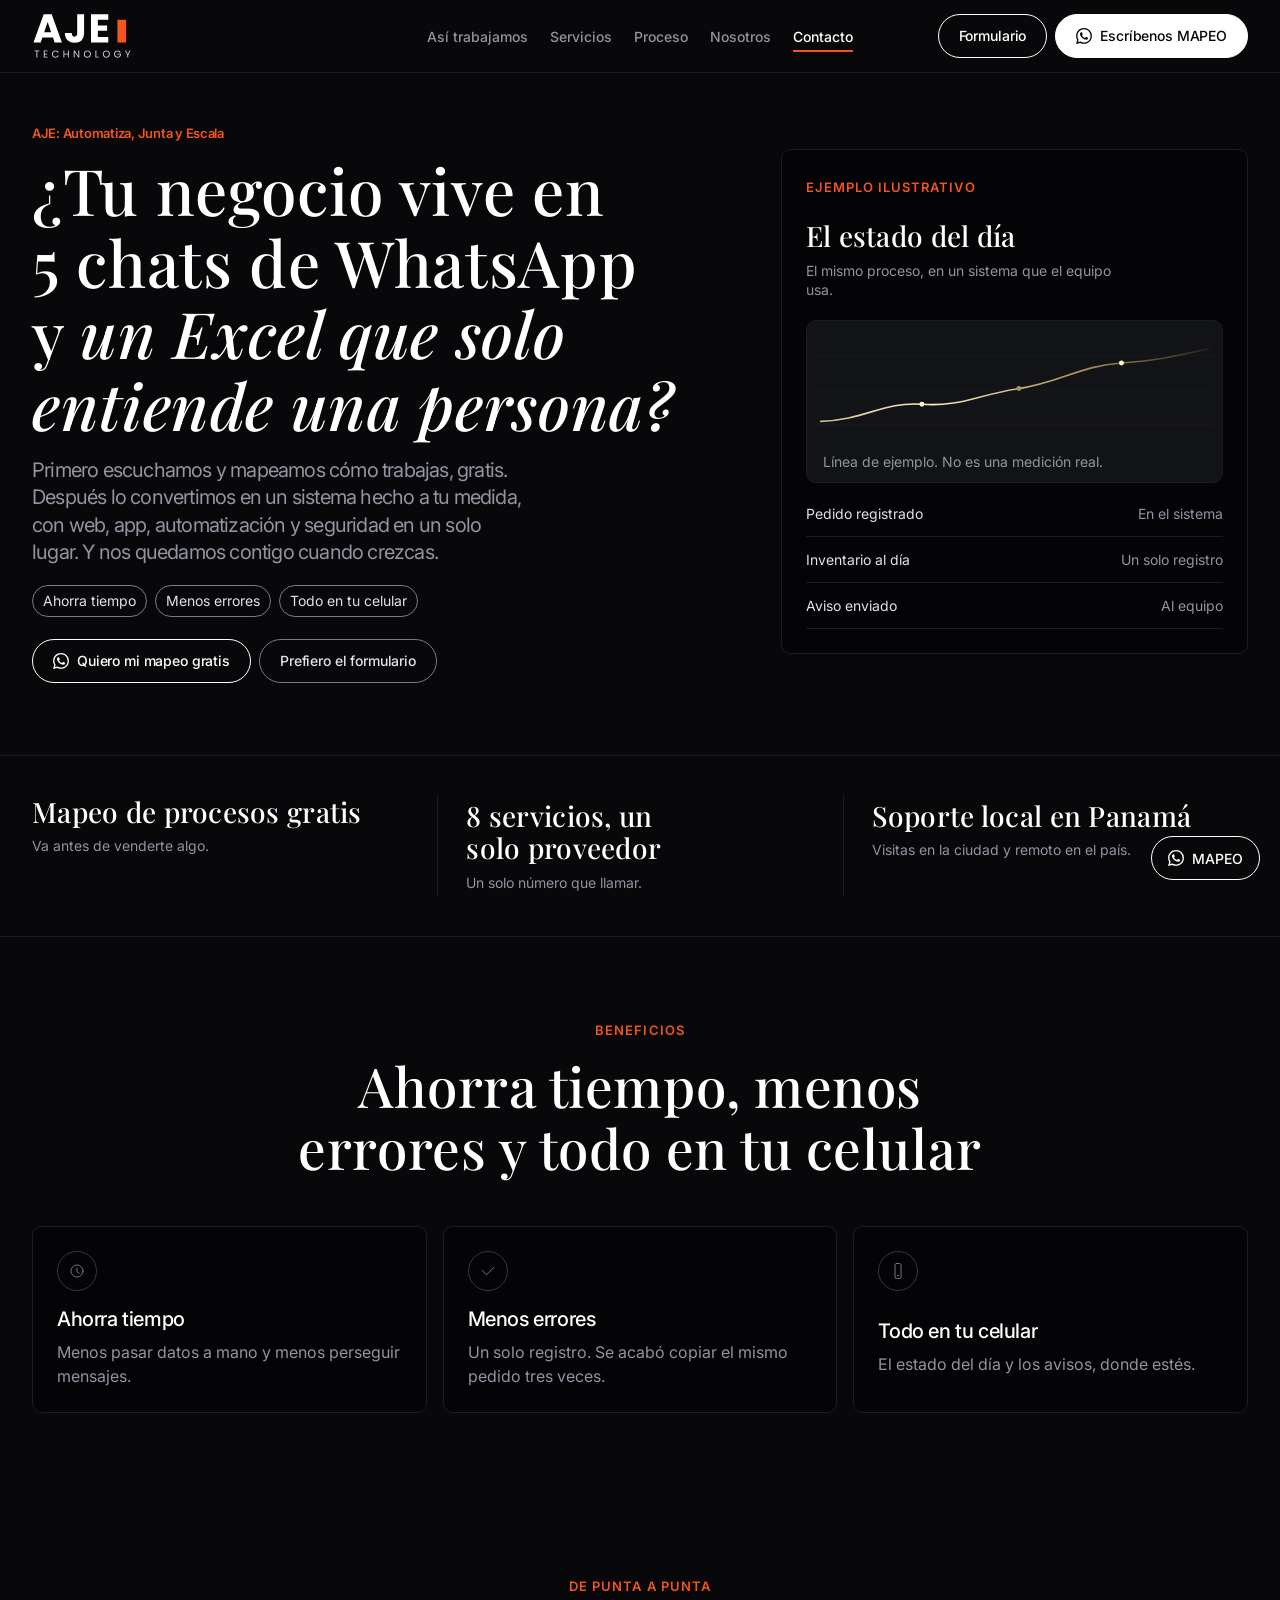
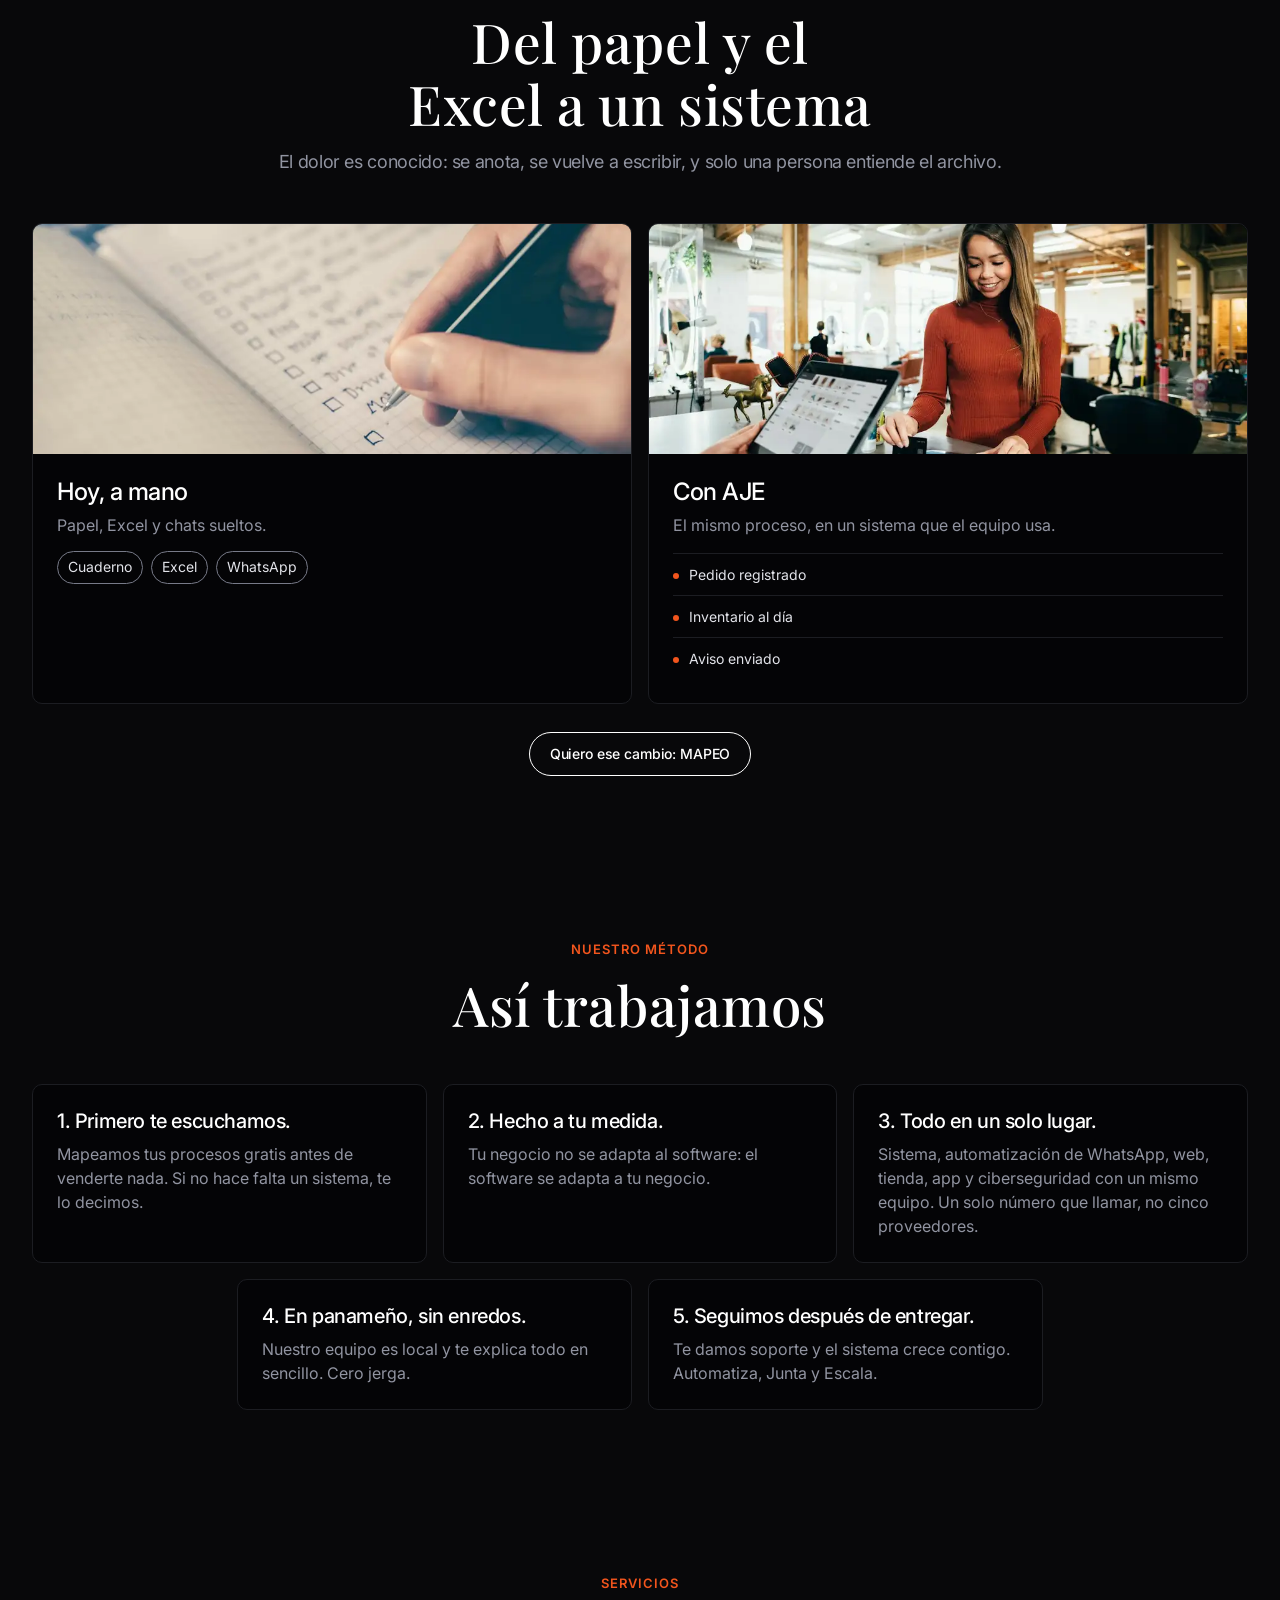
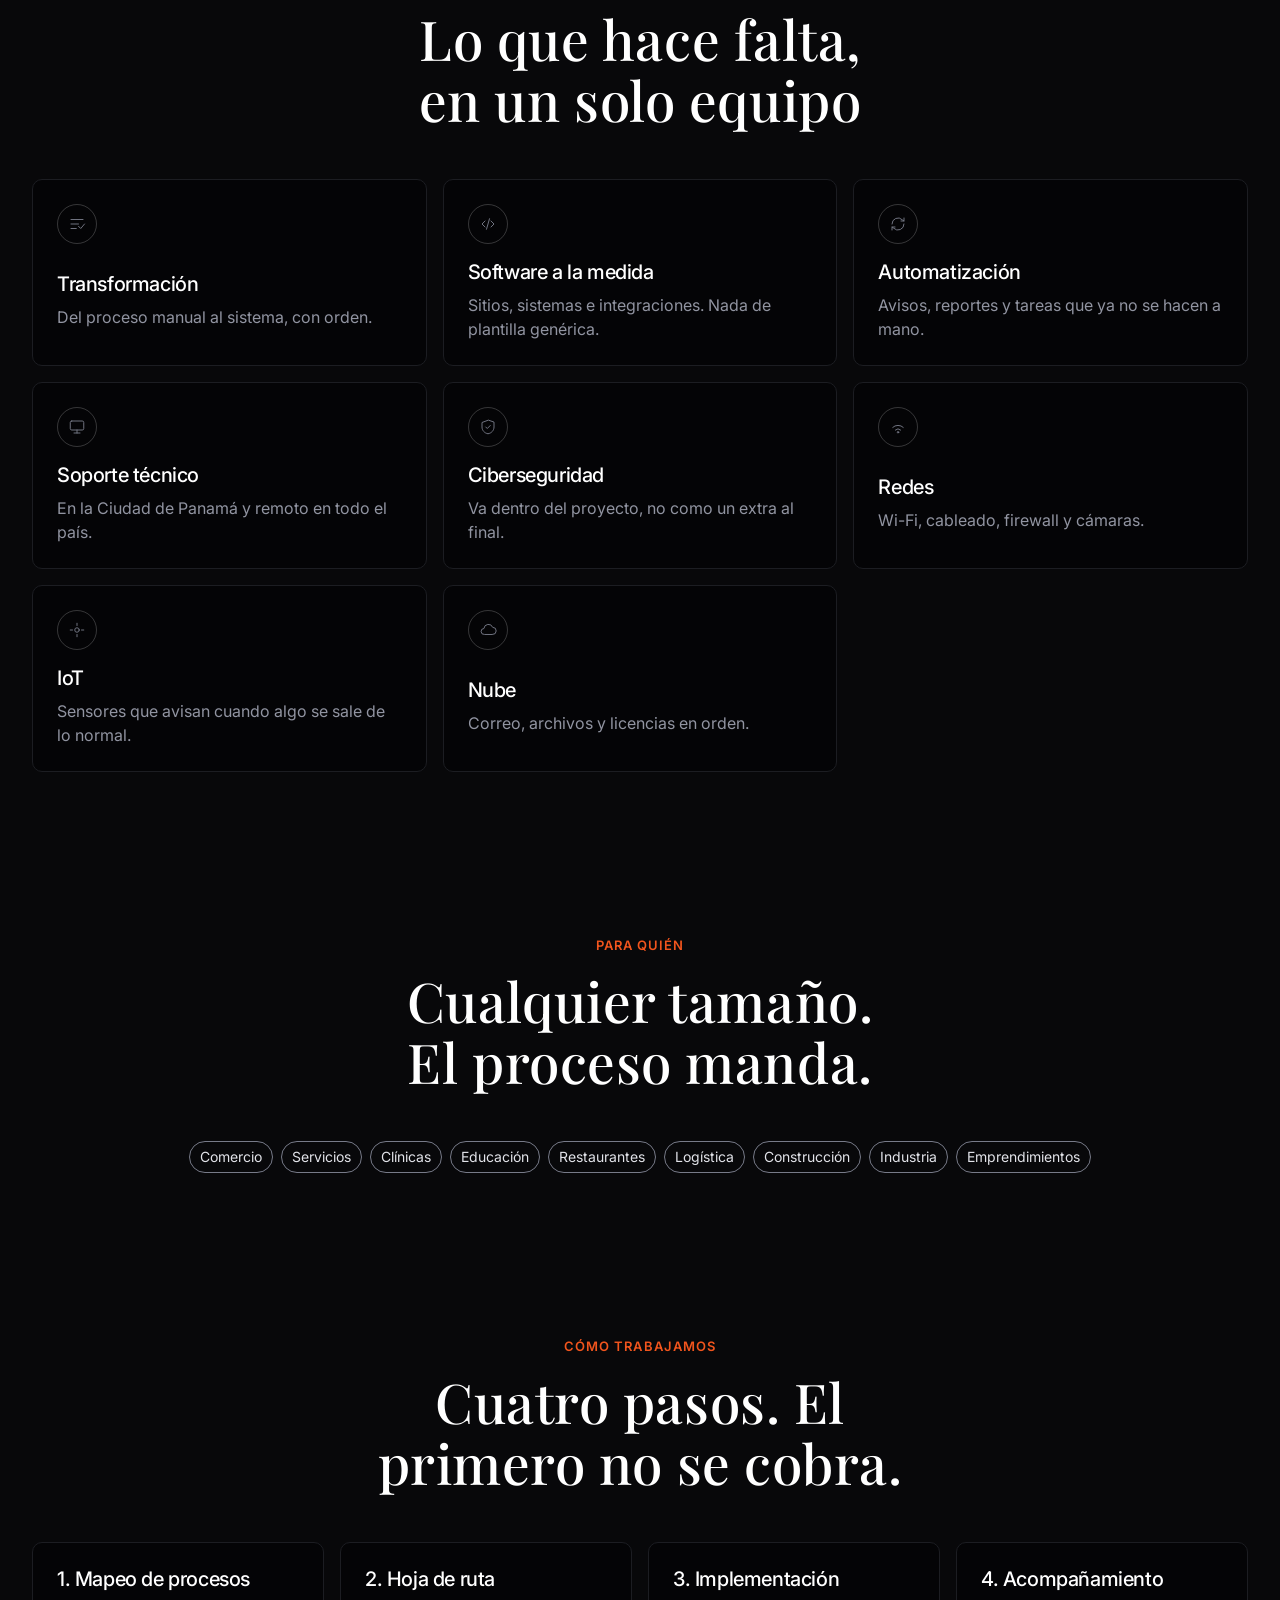
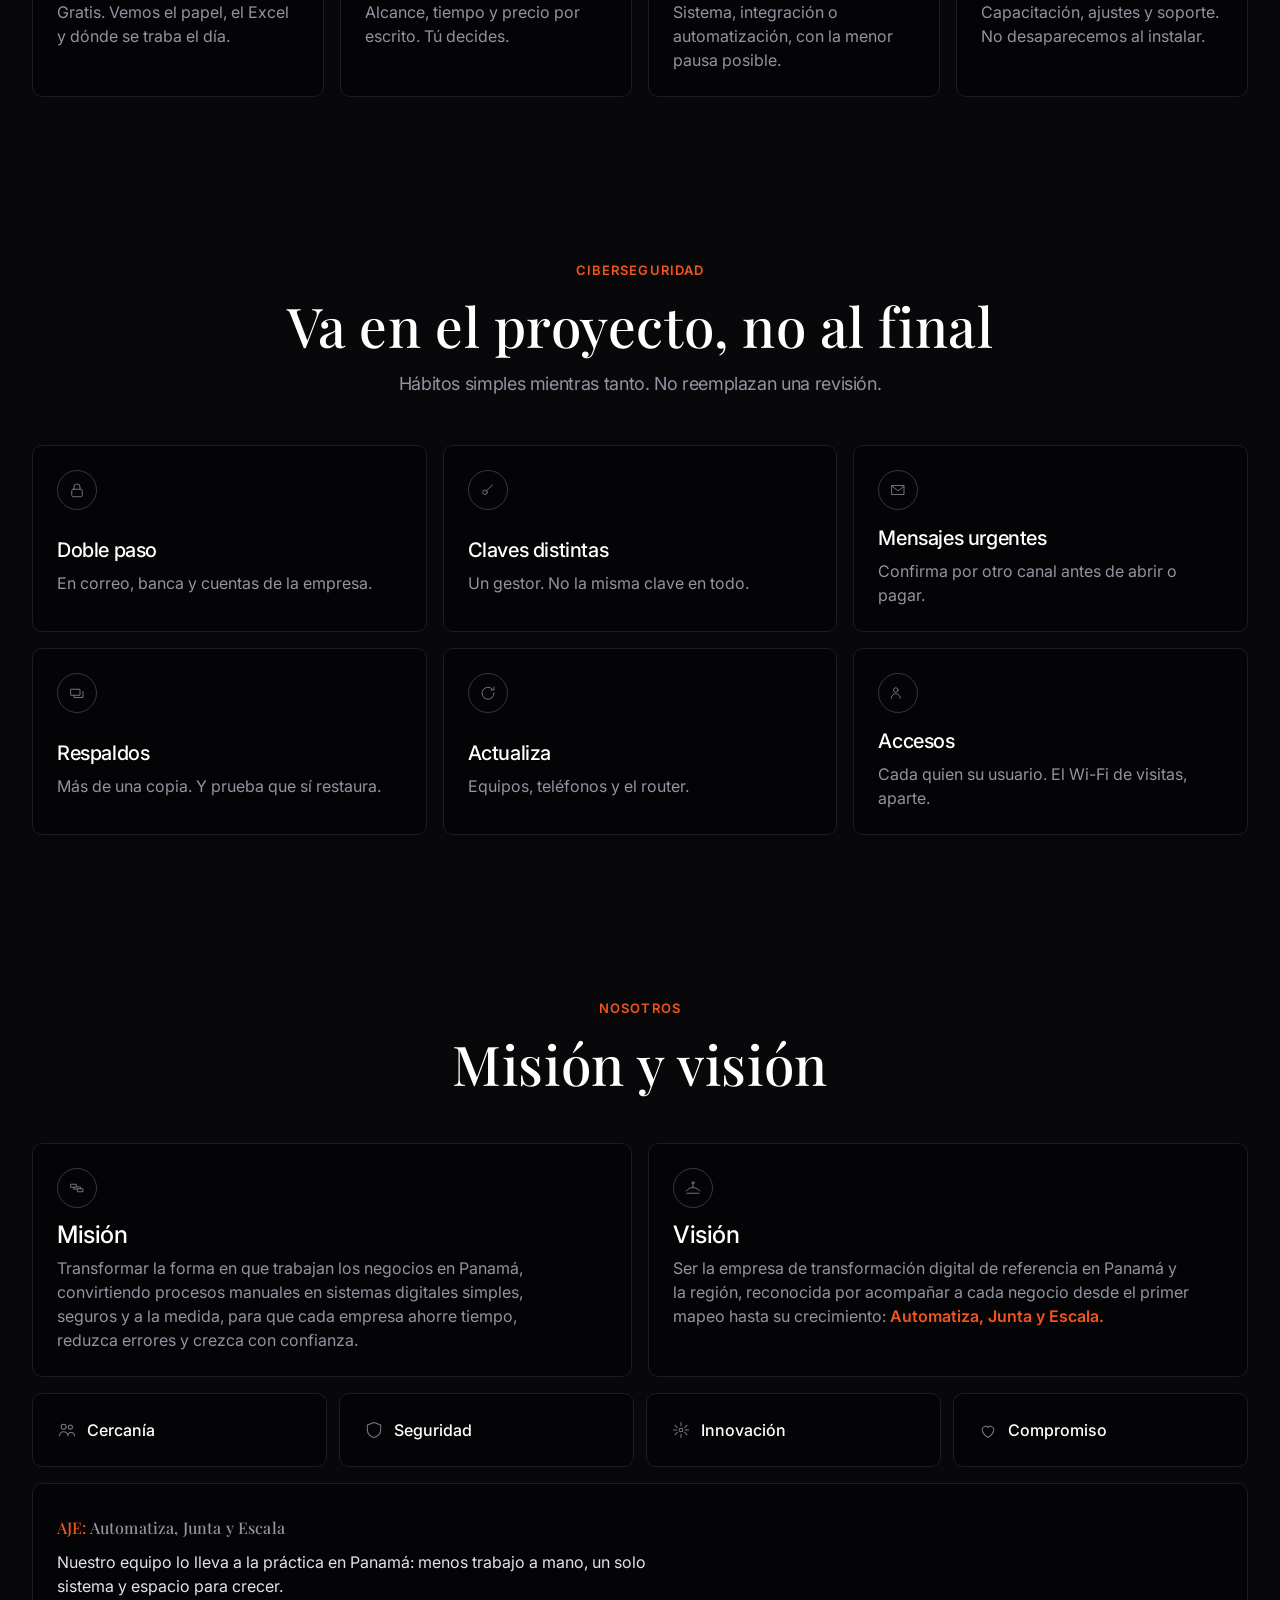
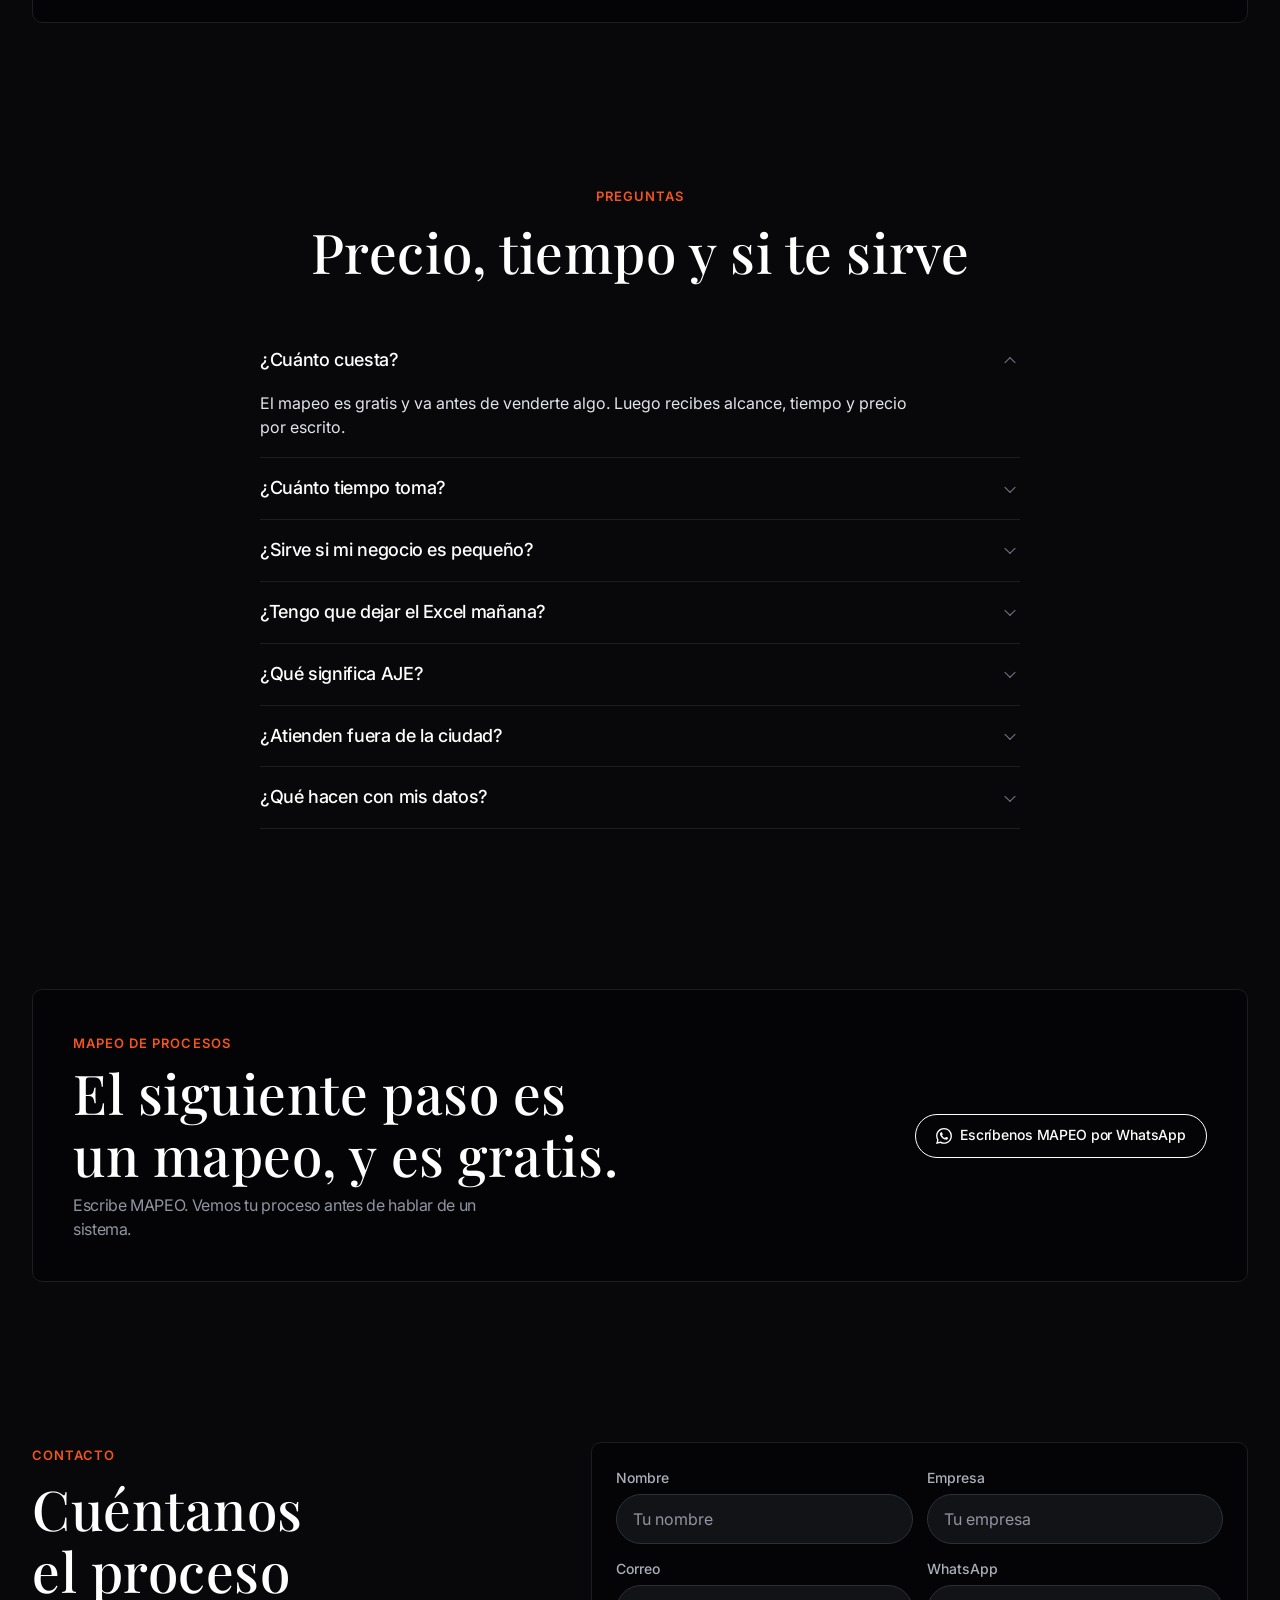
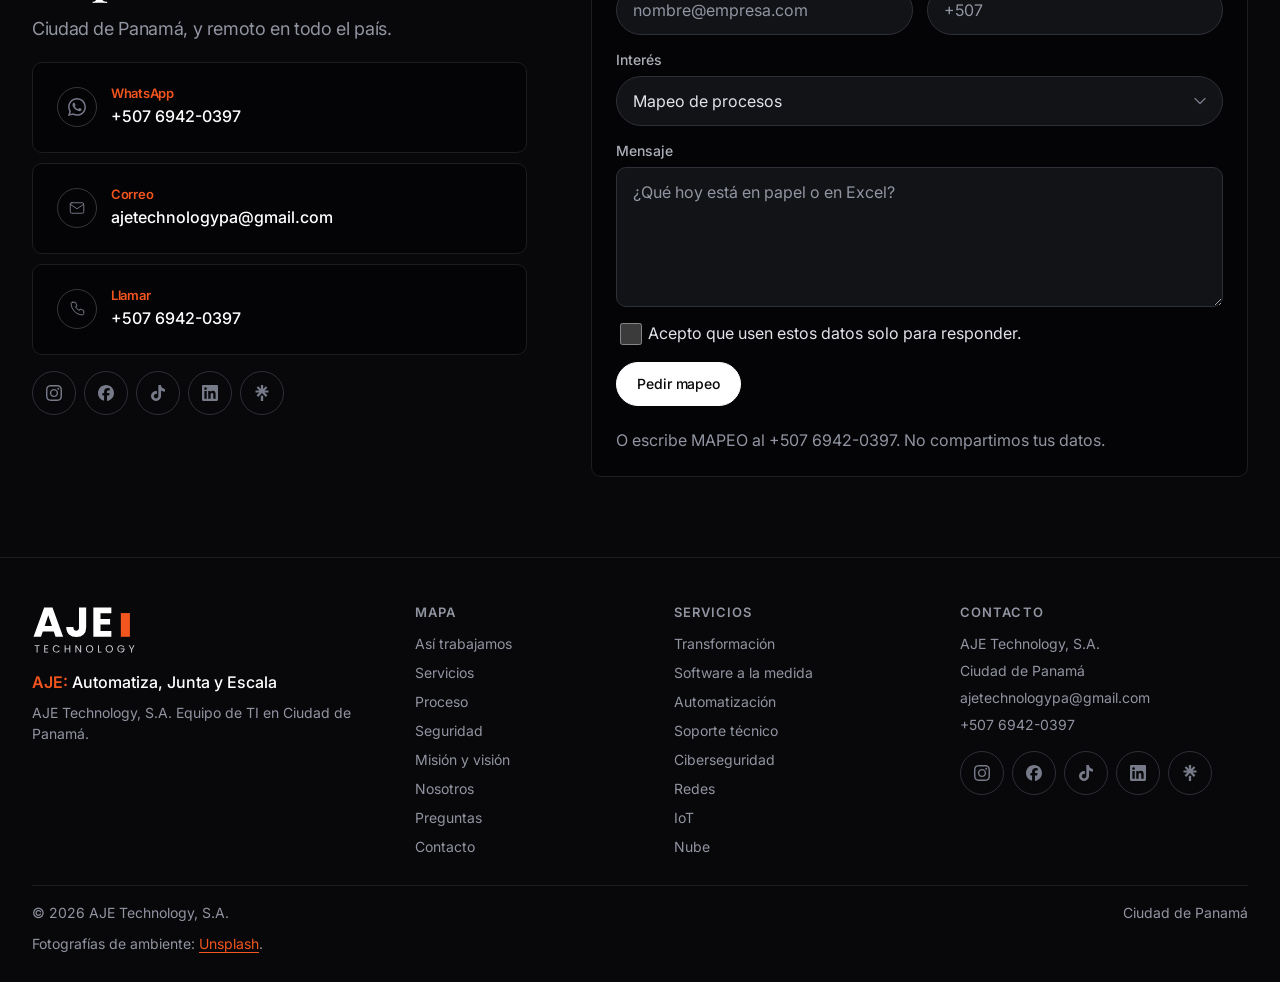
==== commit 2f116cb2: "Ajusta el hero para que el llamado a la acción quede visible. En teléfonos bajos los botones ya no q" ====
--- a/index.html
+++ b/index.html
@@ -434,7 +434,7 @@
   <div class="wrap">
     <div class="foot">
       <div>
-        <a class="brand" href="#inicio"><img src="logo-dark.svg" alt="" width="210" height="97"></a>
+        <a class="brand" href="#inicio" aria-label="AJE Technology, inicio"><img src="logo-dark.svg" alt="" width="210" height="97"></a>
         <p class="slogan"><b>AJE:</b> Automatiza, Junta y Escala</p>
         <p>AJE Technology, S.A. Equipo de TI en Ciudad de Panamá.</p>
       </div>
--- a/assets/css/styles.css
+++ b/assets/css/styles.css
@@ -231,28 +231,28 @@
 
 /* Hero */
 .hero {
-  padding: calc(var(--header) + env(safe-area-inset-top) + 28px) 0 40px;
+  padding: calc(var(--header) + env(safe-area-inset-top) + 12px) 0 32px;
 }
 .hero-grid { display: grid; gap: 36px; align-items: center; }
 .hero .eyebrow { margin-bottom: 14px; }
 .hero h1 em { font-style: italic; font-weight: 500; color: inherit; }
 .lead {
-  margin-top: 16px;
+  margin-top: 12px;
   max-width: 38ch;
   color: var(--fog);
-  font-size: 18px;
-  line-height: 1.38;
-  letter-spacing: -0.36px;
+  font-size: 16px;
+  line-height: 1.45;
+  letter-spacing: -0.16px;
 }
 .props {
   display: flex;
   flex-wrap: wrap;
   gap: 8px;
   list-style: none;
-  margin: 18px 0 0;
+  margin: 12px 0 0;
   padding: 0;
 }
-.cta-row { display: flex; flex-wrap: wrap; gap: 8px; margin-top: 22px; }
+.cta-row { display: flex; flex-wrap: wrap; gap: 8px; margin-top: 14px; }
 .cta-row .btn { width: 100%; }
 .link-quiet {
   display: inline-flex;
@@ -687,9 +687,14 @@
   .page-sub .dock .btn-primary:hover { background: rgba(255, 255, 255, 0.06); color: var(--paper); }
 }
 
+@media (max-width: 479px) {
+  .hero h1 { font-size: 32px; line-height: 1.1; }
+}
 @media (min-width: 768px) {
   .wrap { width: min(var(--max), calc(100% - 48px)); }
-  .lead { font-size: 20px; letter-spacing: -0.8px; }
+  .lead { font-size: 20px; line-height: 1.38; letter-spacing: -0.8px; margin-top: 16px; }
+  .props { margin-top: 18px; }
+  .cta-row { margin-top: 22px; }
   .cta-row .btn, .section-cta .btn, .band .btn, form .btn, .sub-actions .btn { width: auto; }
   .sub-actions { display: flex; flex-wrap: wrap; }
   .facts { grid-template-columns: repeat(3, 1fr); }
@@ -769,8 +774,18 @@
     padding: 0;
   }
   .nav-home .nav-actions .btn { width: auto; }
-  .hero { padding: calc(var(--header) + 64px) 0 80px; }
-  .hero-grid { grid-template-columns: 1.05fr 0.95fr; gap: 48px; }
+  .hero { padding: calc(var(--header) + 48px) 0 72px; }
+  .hero h1 { font-size: 52px; line-height: 1.1; }
+  .hero-grid { grid-template-columns: minmax(0, 1.2fr) minmax(280px, 0.8fr); gap: 48px; }
+  .site-header.cta-quiet .nav-actions .btn-primary {
+    background: transparent;
+    color: var(--paper);
+    border-color: var(--paper);
+  }
+  .site-header.cta-quiet .nav-actions .btn-primary:hover {
+    background: rgba(255, 255, 255, 0.06);
+    color: var(--paper);
+  }
   .block { padding: 80px 0; }
   .section-head { margin-bottom: 48px; }
   .facts-band { padding: 40px 0; }
@@ -803,6 +818,9 @@
   .wa-float svg { width: 16px; height: 16px; fill: currentColor; }
   .dock { display: none; }
 }
+@media (min-width: 1280px) {
+  .hero h1 { font-size: 64px; line-height: 1.12; }
+}
 
 @media (prefers-reduced-motion: reduce) {
   html { scroll-behavior: auto; }
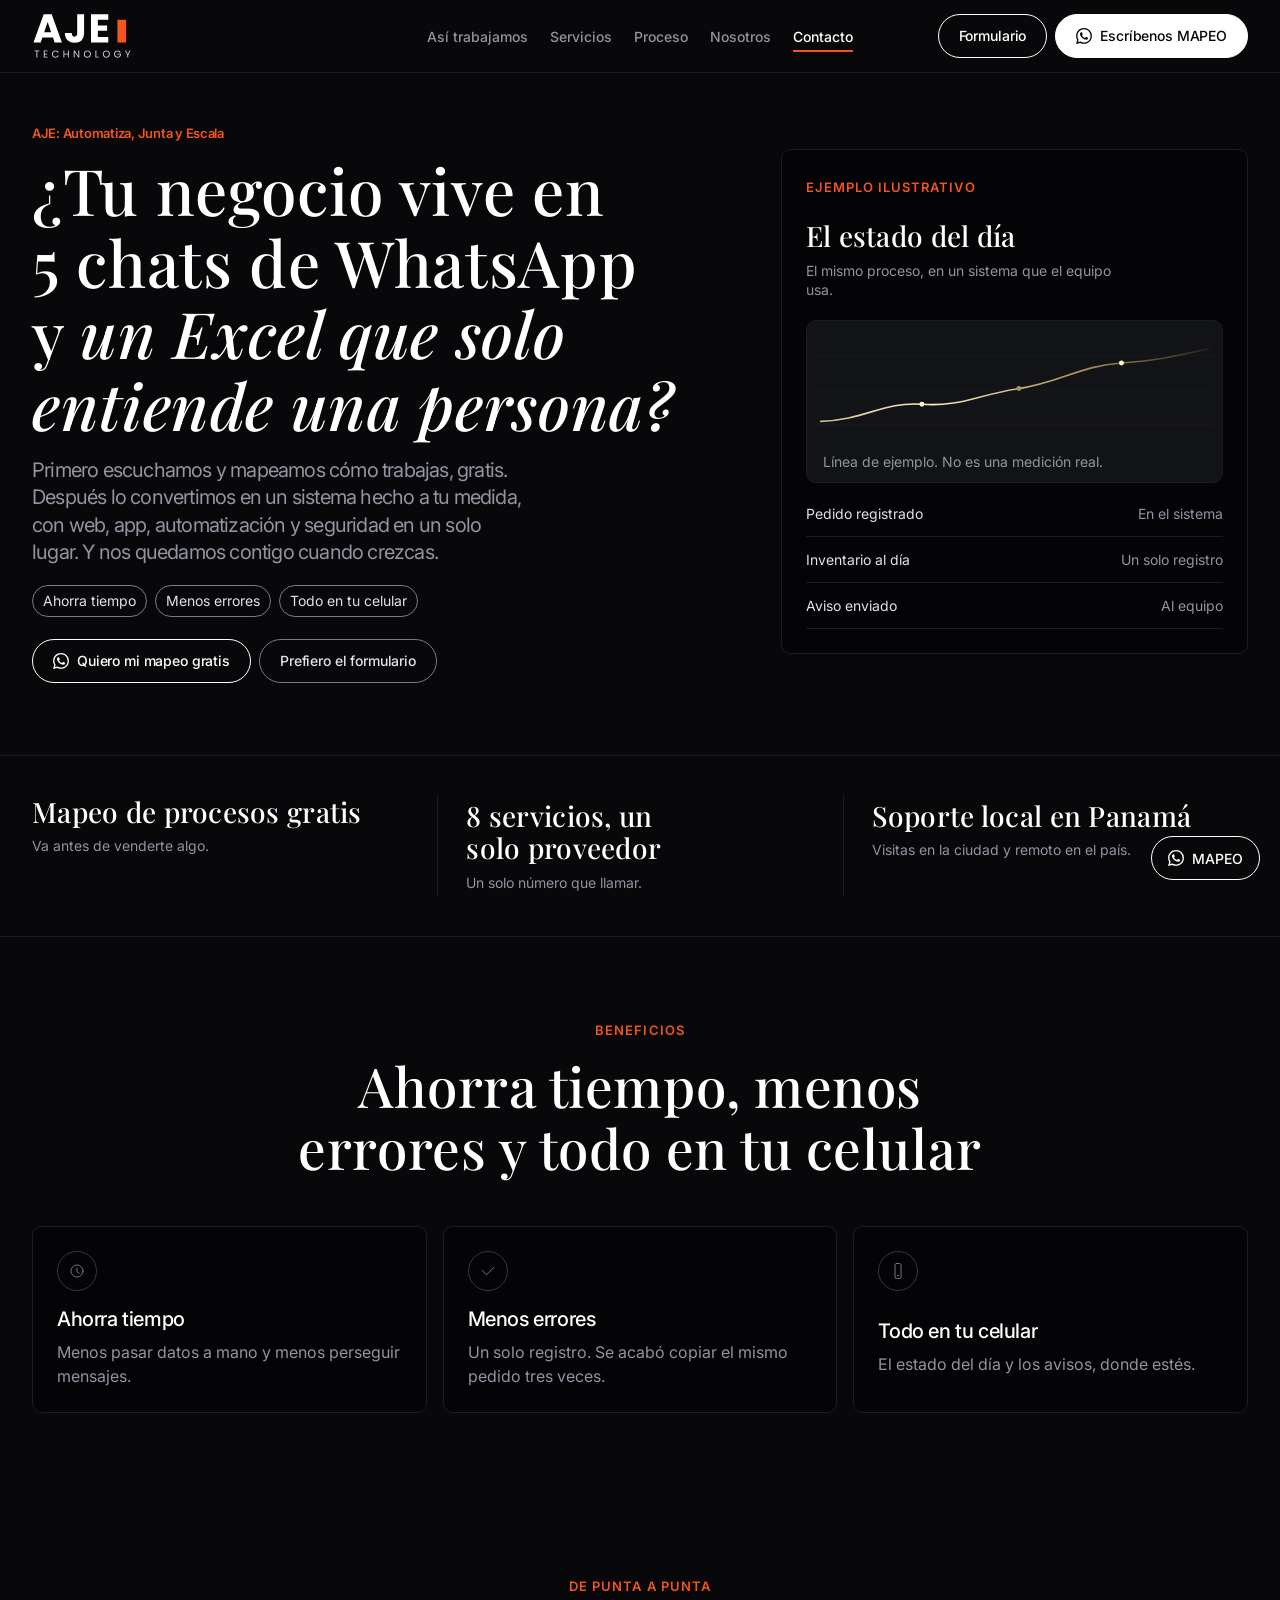
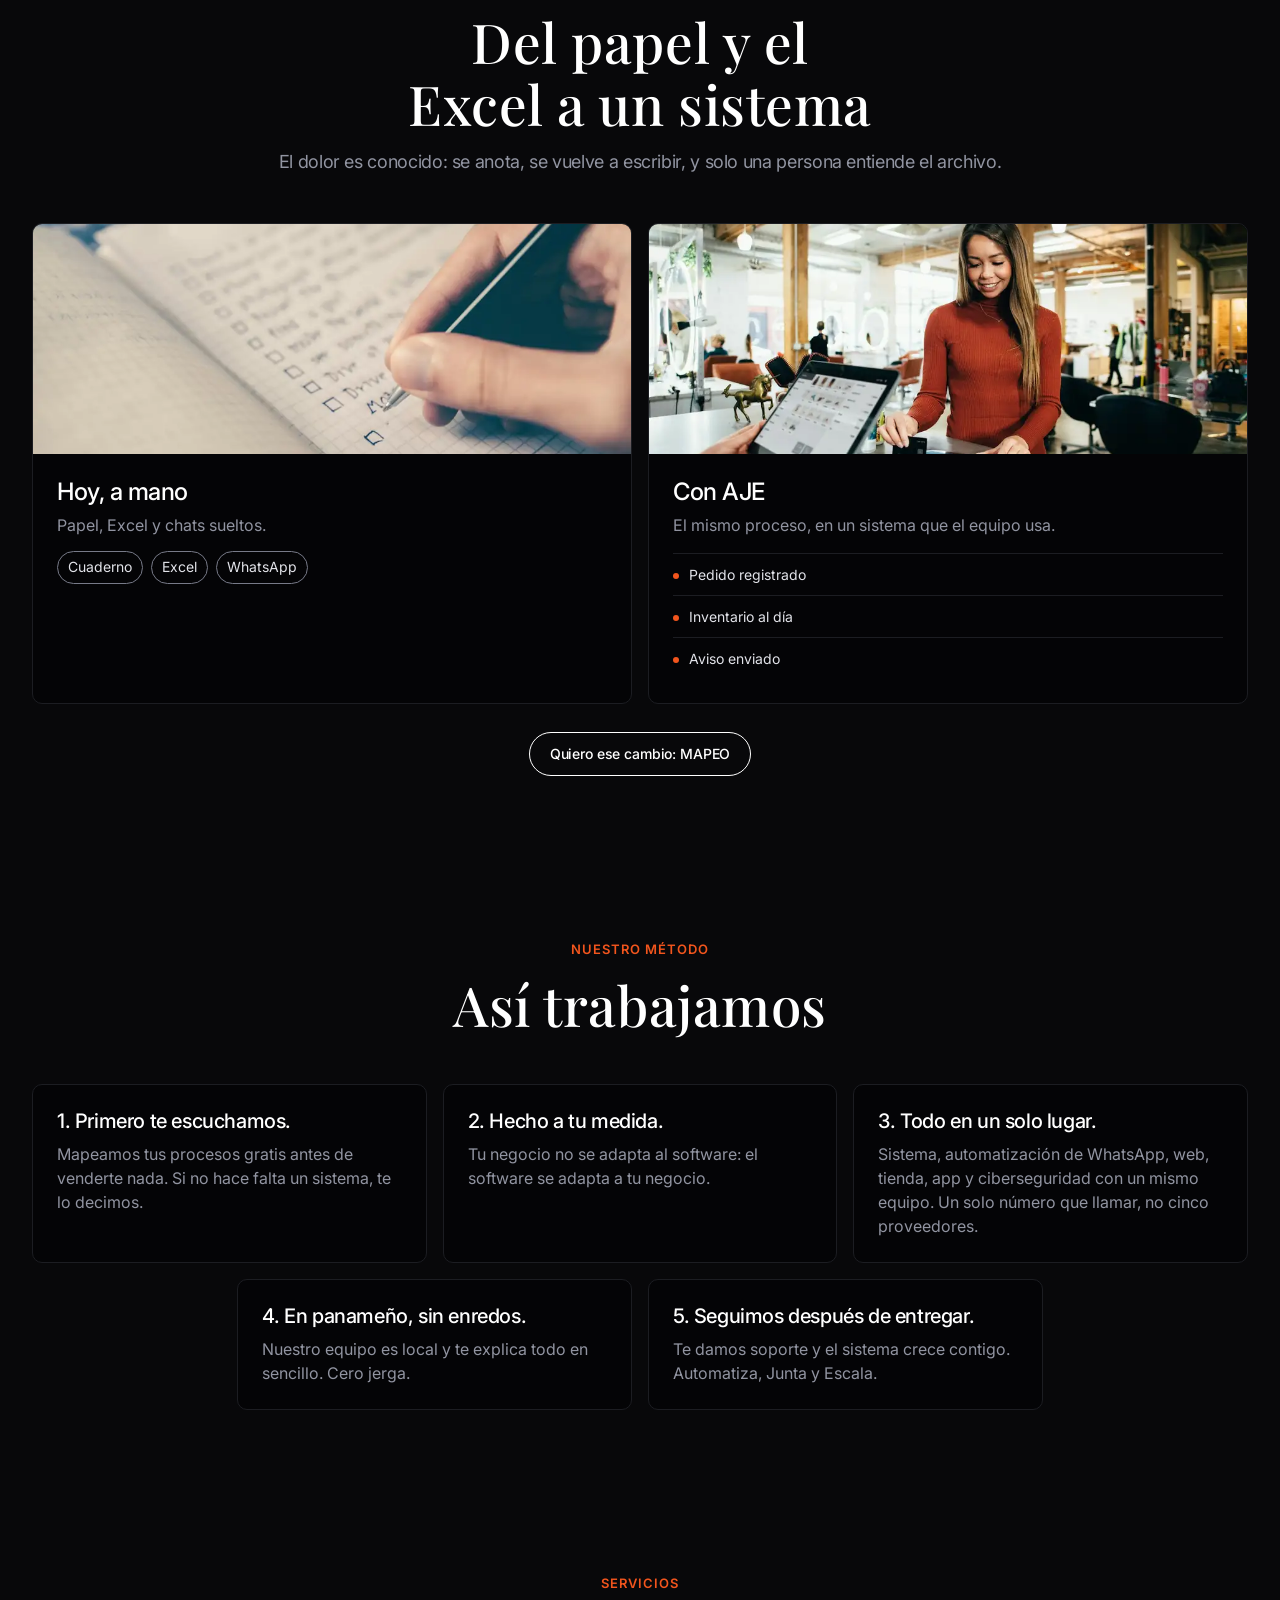
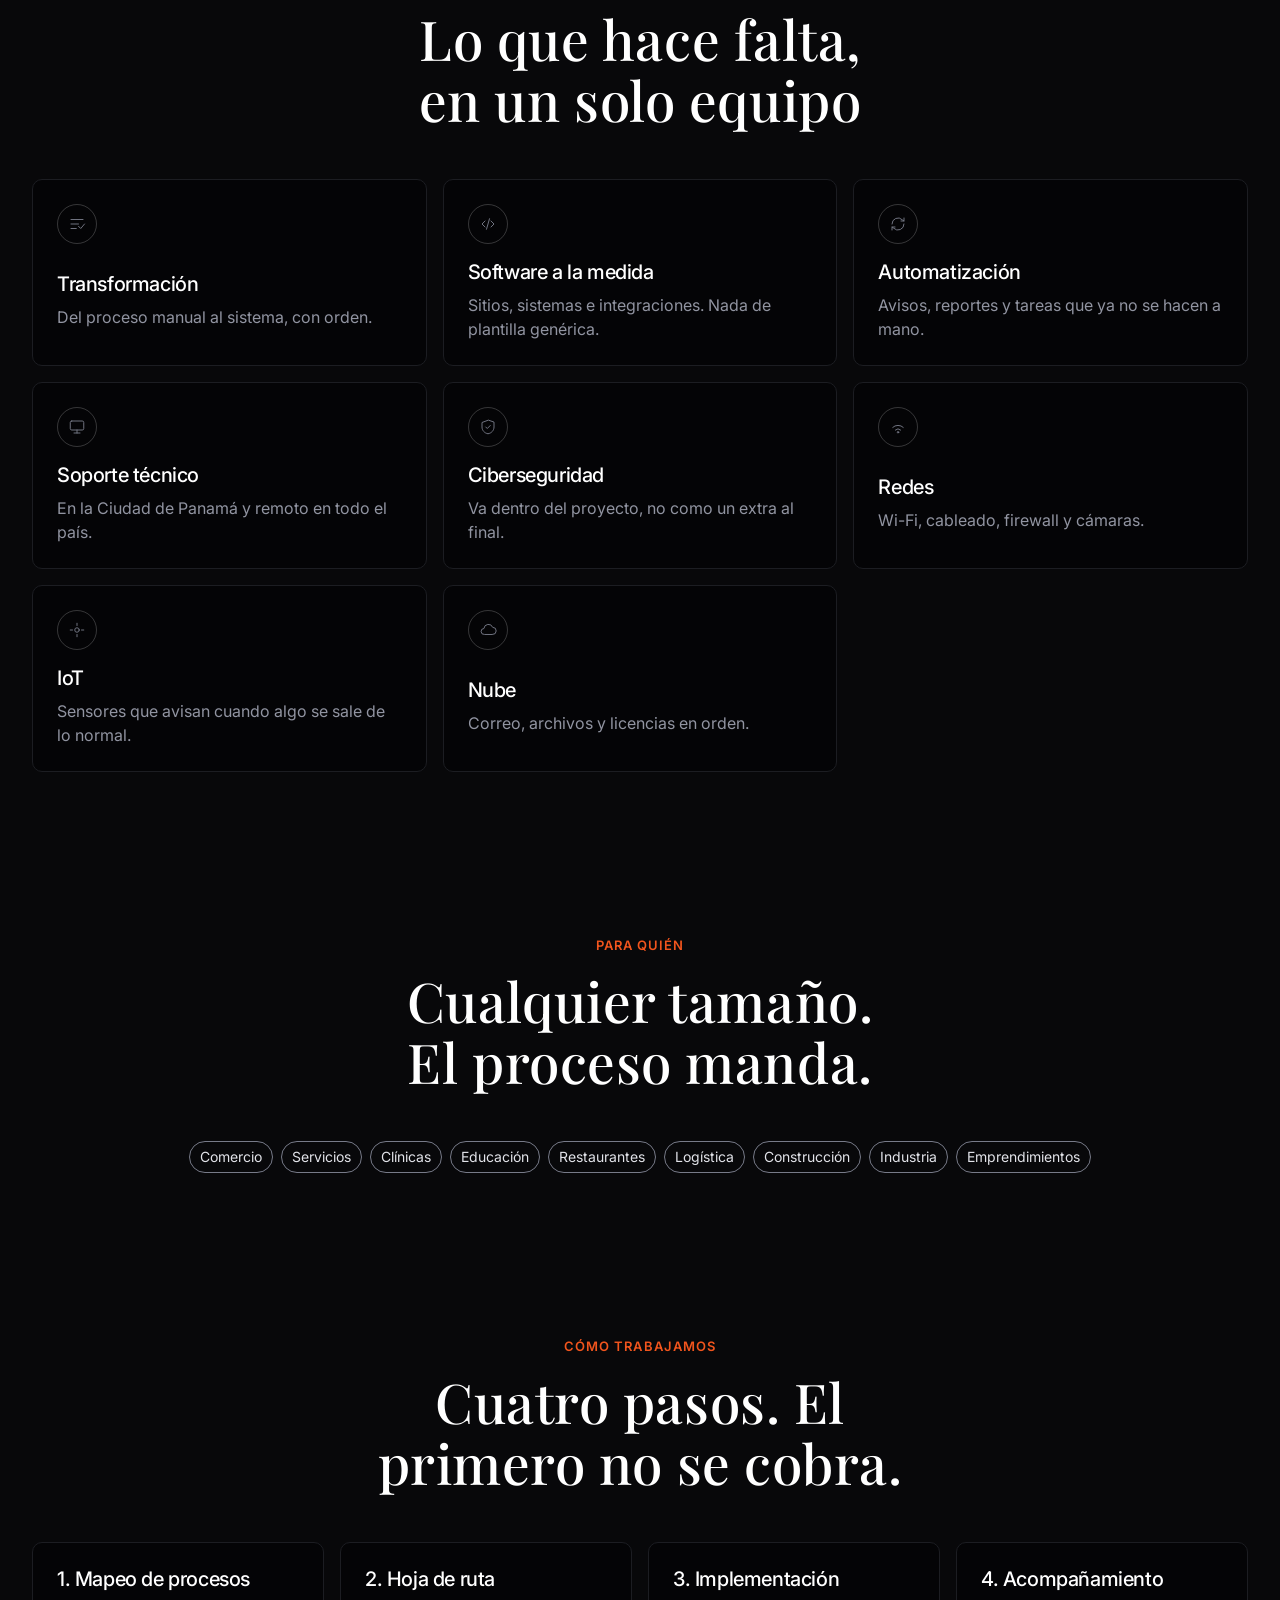
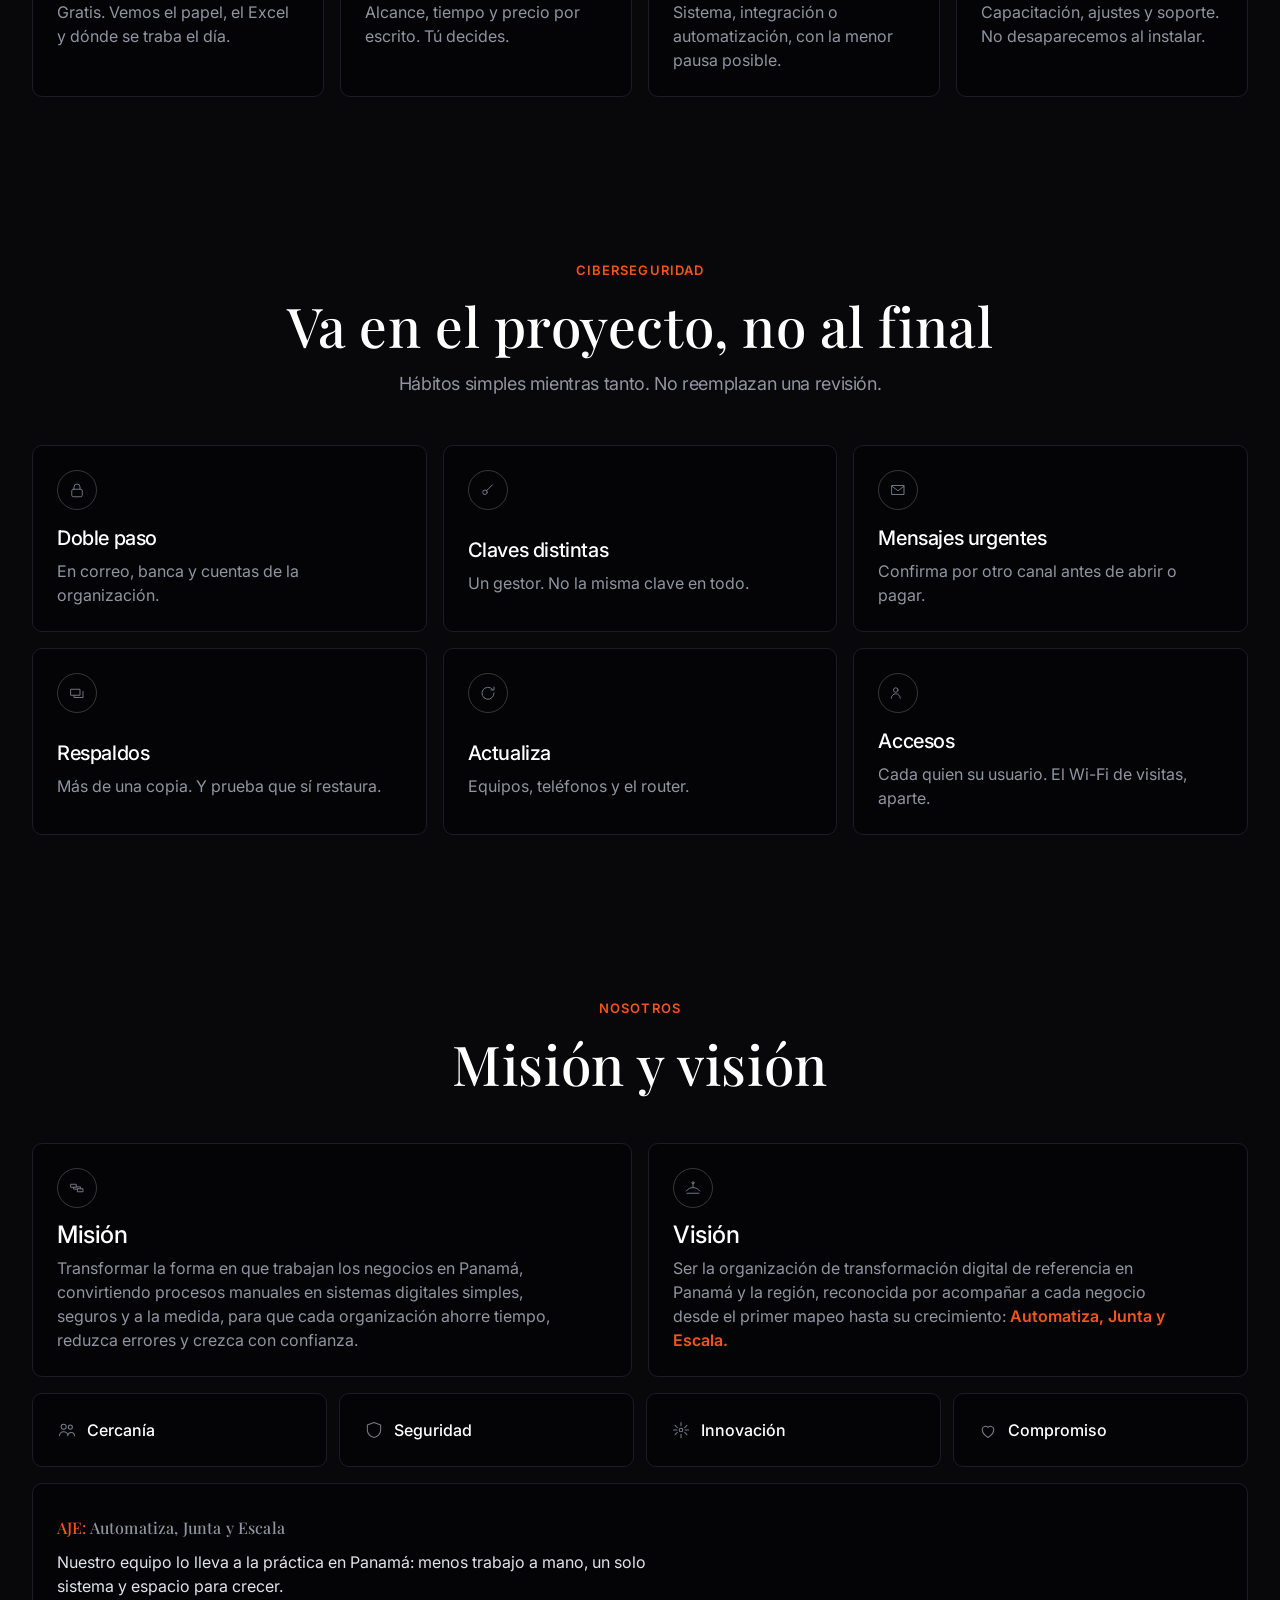
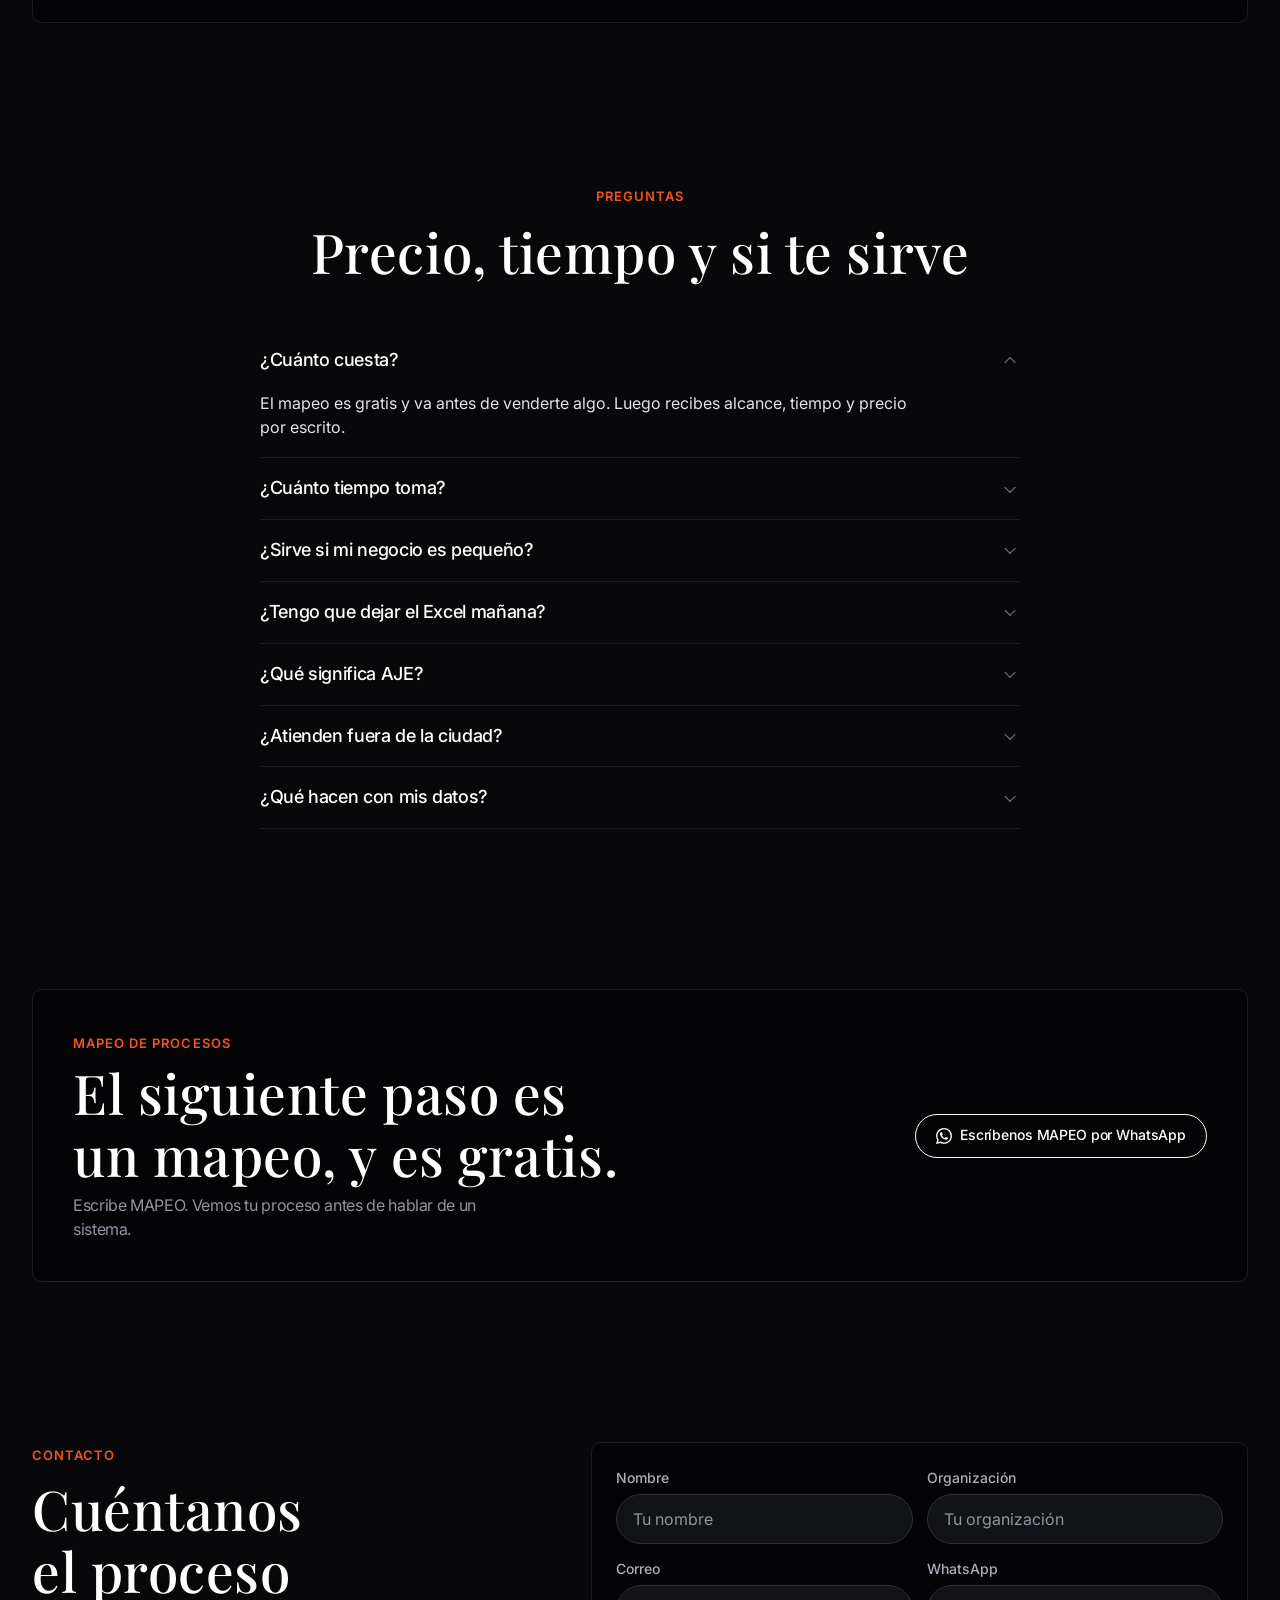
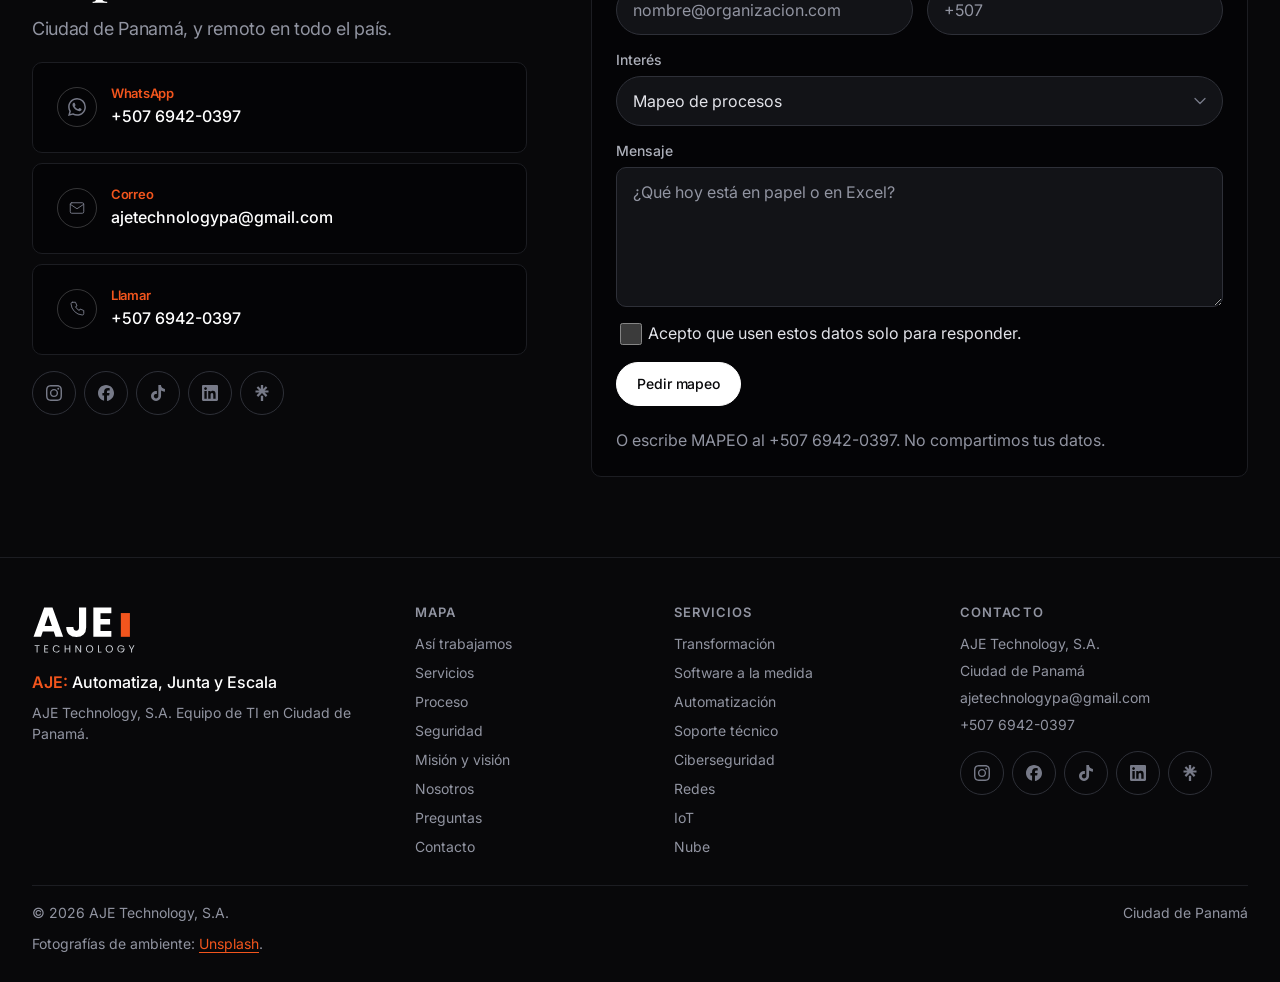
==== commit 912cdf73: "Cambia empresa por organización en los textos visibles. Co-authored-by: Edgar Ng <sharkstar03@users." ====
--- a/index.html
+++ b/index.html
@@ -303,7 +303,7 @@
         <p class="dek">Hábitos simples mientras tanto. No reemplazan una revisión.</p>
       </div>
       <div class="grid tips">
-        <article class="card card-icon reveal"><div class="ico" aria-hidden="true"><svg viewBox="0 0 24 24"><rect x="5" y="11" width="14" height="10" rx="2"/><path d="M8 11V8a4 4 0 0 1 8 0v3"/></svg></div><div><h3>Doble paso</h3><p>En correo, banca y cuentas de la empresa.</p></div></article>
+        <article class="card card-icon reveal"><div class="ico" aria-hidden="true"><svg viewBox="0 0 24 24"><rect x="5" y="11" width="14" height="10" rx="2"/><path d="M8 11V8a4 4 0 0 1 8 0v3"/></svg></div><div><h3>Doble paso</h3><p>En correo, banca y cuentas de la organización.</p></div></article>
         <article class="card card-icon reveal"><div class="ico" aria-hidden="true"><svg viewBox="0 0 24 24"><circle cx="8" cy="15" r="3"/><path d="m10 13 8-8"/></svg></div><div><h3>Claves distintas</h3><p>Un gestor. No la misma clave en todo.</p></div></article>
         <article class="card card-icon reveal"><div class="ico" aria-hidden="true"><svg viewBox="0 0 24 24"><path d="M4 6h16v12H4z"/><path d="m4 7 8 6 8-6"/></svg></div><div><h3>Mensajes urgentes</h3><p>Confirma por otro canal antes de abrir o pagar.</p></div></article>
         <article class="card card-icon reveal"><div class="ico" aria-hidden="true"><svg viewBox="0 0 24 24"><path d="M4 7h12v8H4zM8 15v3h12V10"/></svg></div><div><h3>Respaldos</h3><p>Más de una copia. Y prueba que sí restaura.</p></div></article>
@@ -324,14 +324,14 @@
           <div class="ico" aria-hidden="true"><svg viewBox="0 0 24 24"><path d="M4 7h7v4H4zM13 13h7v4h-7z"/><path d="M7.5 11v2.5H13M16.5 13V10.5H11"/></svg></div>
           <div>
             <h3>Misión</h3>
-            <p>Transformar la forma en que trabajan los negocios en Panamá, convirtiendo procesos manuales en sistemas digitales simples, seguros y a la medida, para que cada empresa ahorre tiempo, reduzca errores y crezca con confianza.</p>
+            <p>Transformar la forma en que trabajan los negocios en Panamá, convirtiendo procesos manuales en sistemas digitales simples, seguros y a la medida, para que cada organización ahorre tiempo, reduzca errores y crezca con confianza.</p>
           </div>
         </article>
         <article class="card mv-card reveal">
           <div class="ico" aria-hidden="true"><svg viewBox="0 0 24 24"><path d="M3 16c2.5-3 5-4.5 9-4.5S18.5 13 21 16"/><path d="M12 11.5V6"/><circle cx="12" cy="5" r="1.4"/><path d="M4 19h16"/></svg></div>
           <div>
             <h3>Visión</h3>
-            <p>Ser la empresa de transformación digital de referencia en Panamá y la región, reconocida por acompañar a cada negocio desde el primer mapeo hasta su crecimiento: <b>Automatiza, Junta y Escala.</b></p>
+            <p>Ser la organización de transformación digital de referencia en Panamá y la región, reconocida por acompañar a cada negocio desde el primer mapeo hasta su crecimiento: <b>Automatiza, Junta y Escala.</b></p>
           </div>
         </article>
       </div>
@@ -404,10 +404,10 @@
         <div class="hp" aria-hidden="true"><label>No llenar<input type="text" name="_honey" tabindex="-1" autocomplete="off"></label></div>
         <div class="two">
           <label>Nombre<input type="text" name="nombre" autocomplete="name" required maxlength="80" placeholder="Tu nombre"></label>
-          <label>Empresa<input type="text" name="empresa" autocomplete="organization" maxlength="120" placeholder="Tu empresa"></label>
+          <label>Organización<input type="text" name="empresa" autocomplete="organization" maxlength="120" placeholder="Tu organización"></label>
         </div>
         <div class="two">
-          <label>Correo<input type="email" name="email" autocomplete="email" required maxlength="120" placeholder="nombre@empresa.com"></label>
+          <label>Correo<input type="email" name="email" autocomplete="email" required maxlength="120" placeholder="nombre@organizacion.com"></label>
           <label>WhatsApp<input type="tel" name="telefono" autocomplete="tel" maxlength="30" placeholder="+507"></label>
         </div>
         <label>Interés
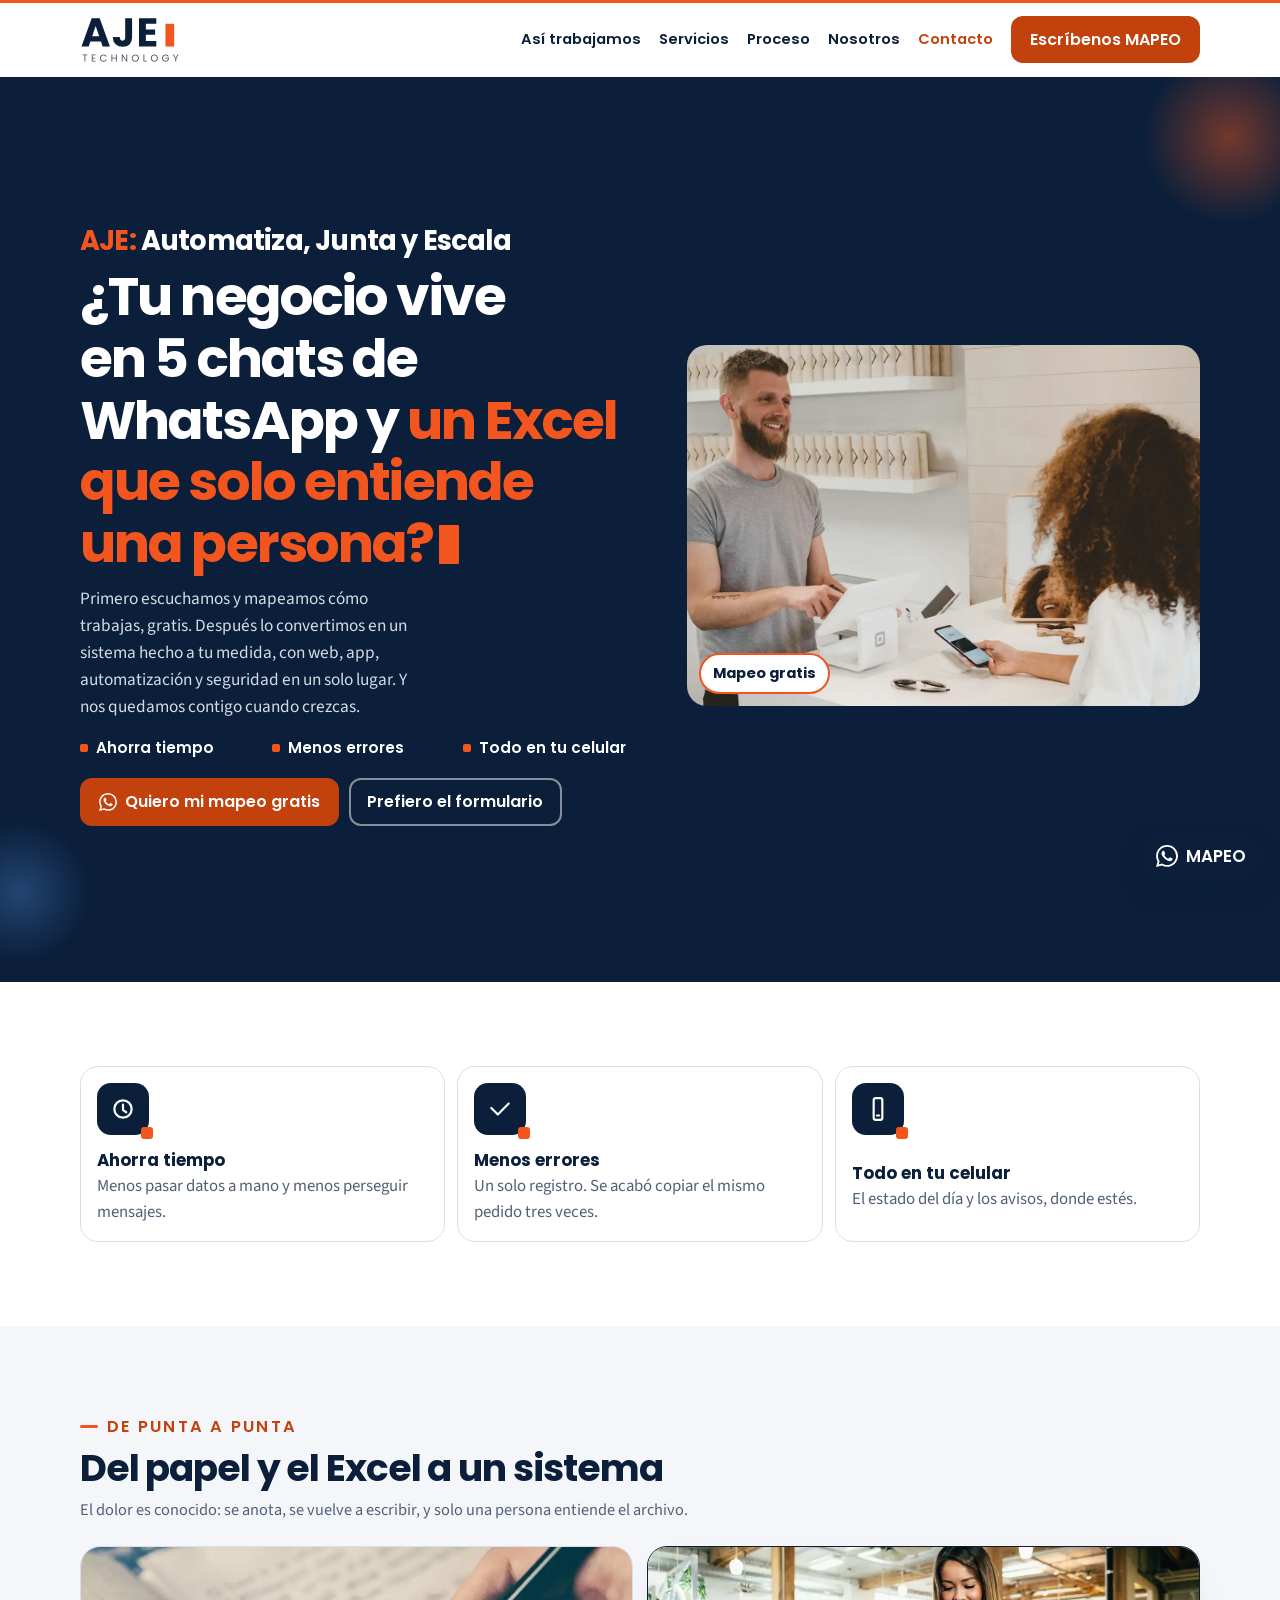
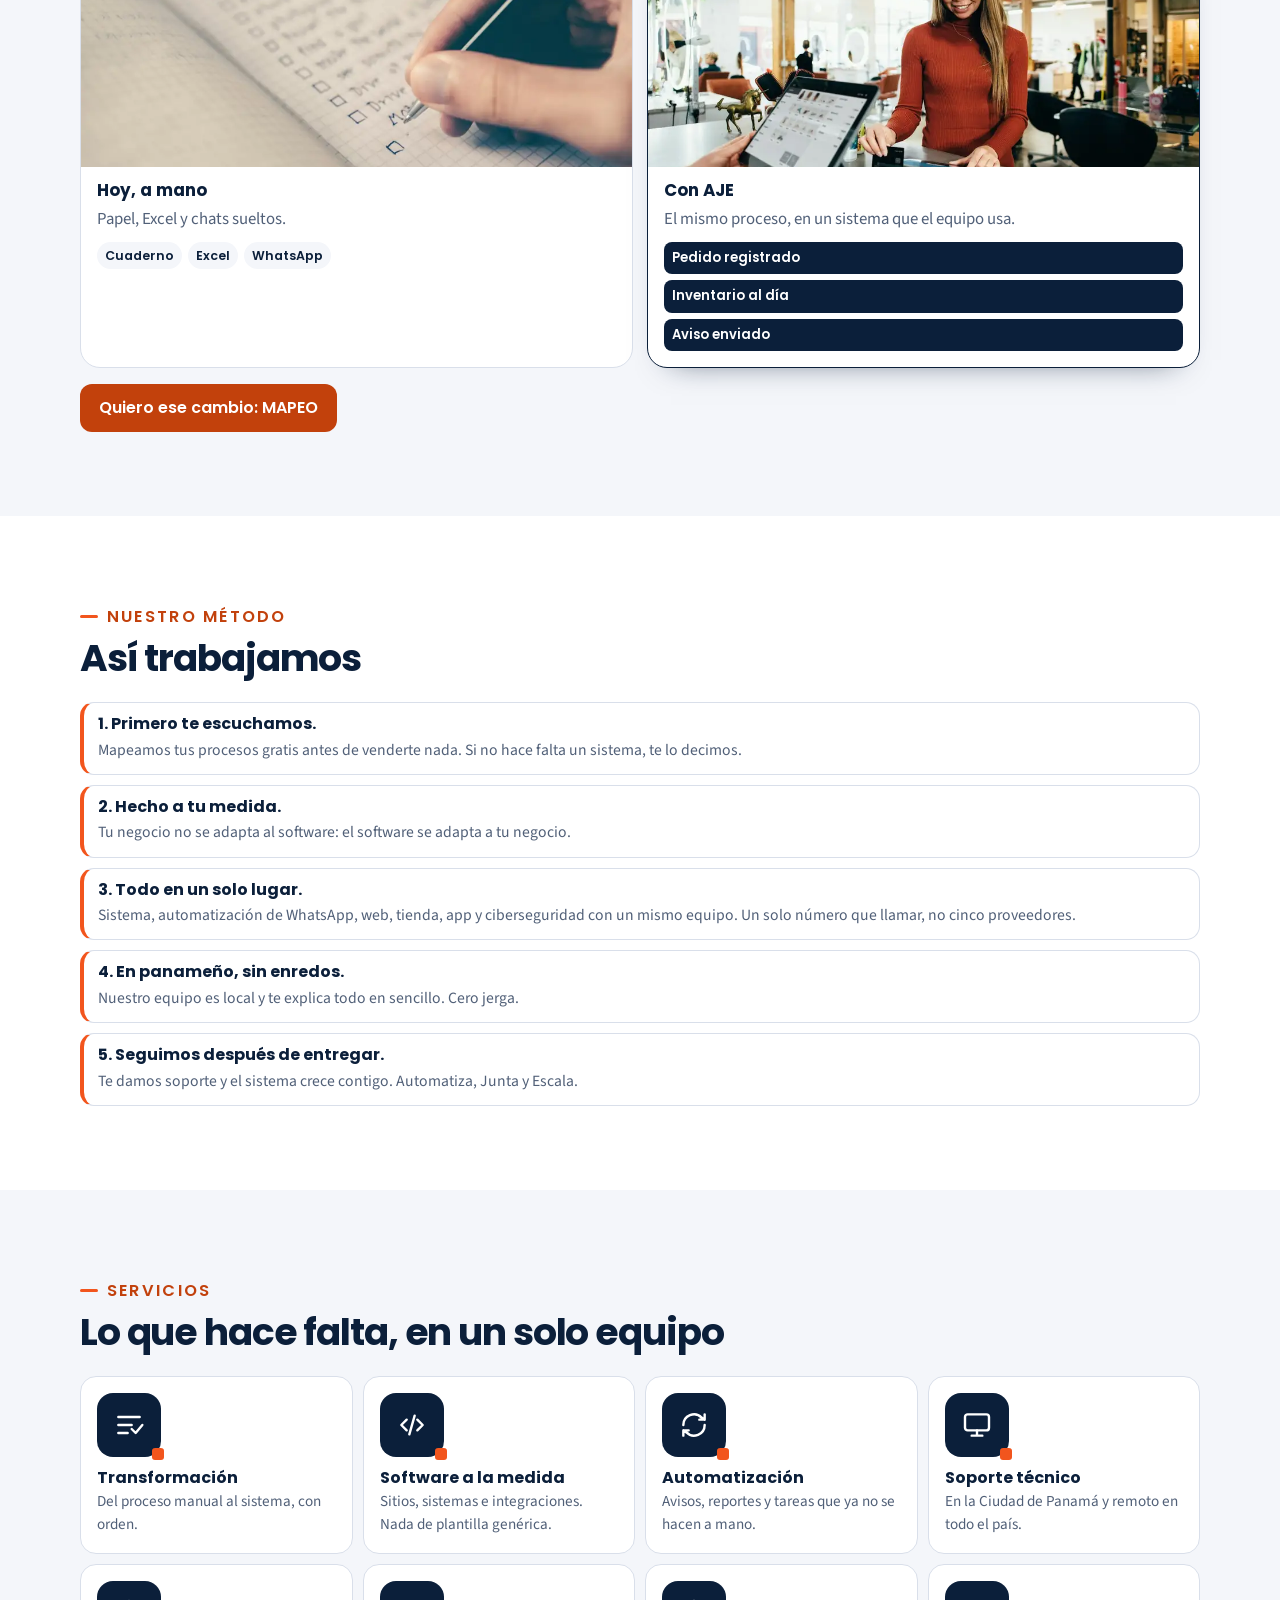
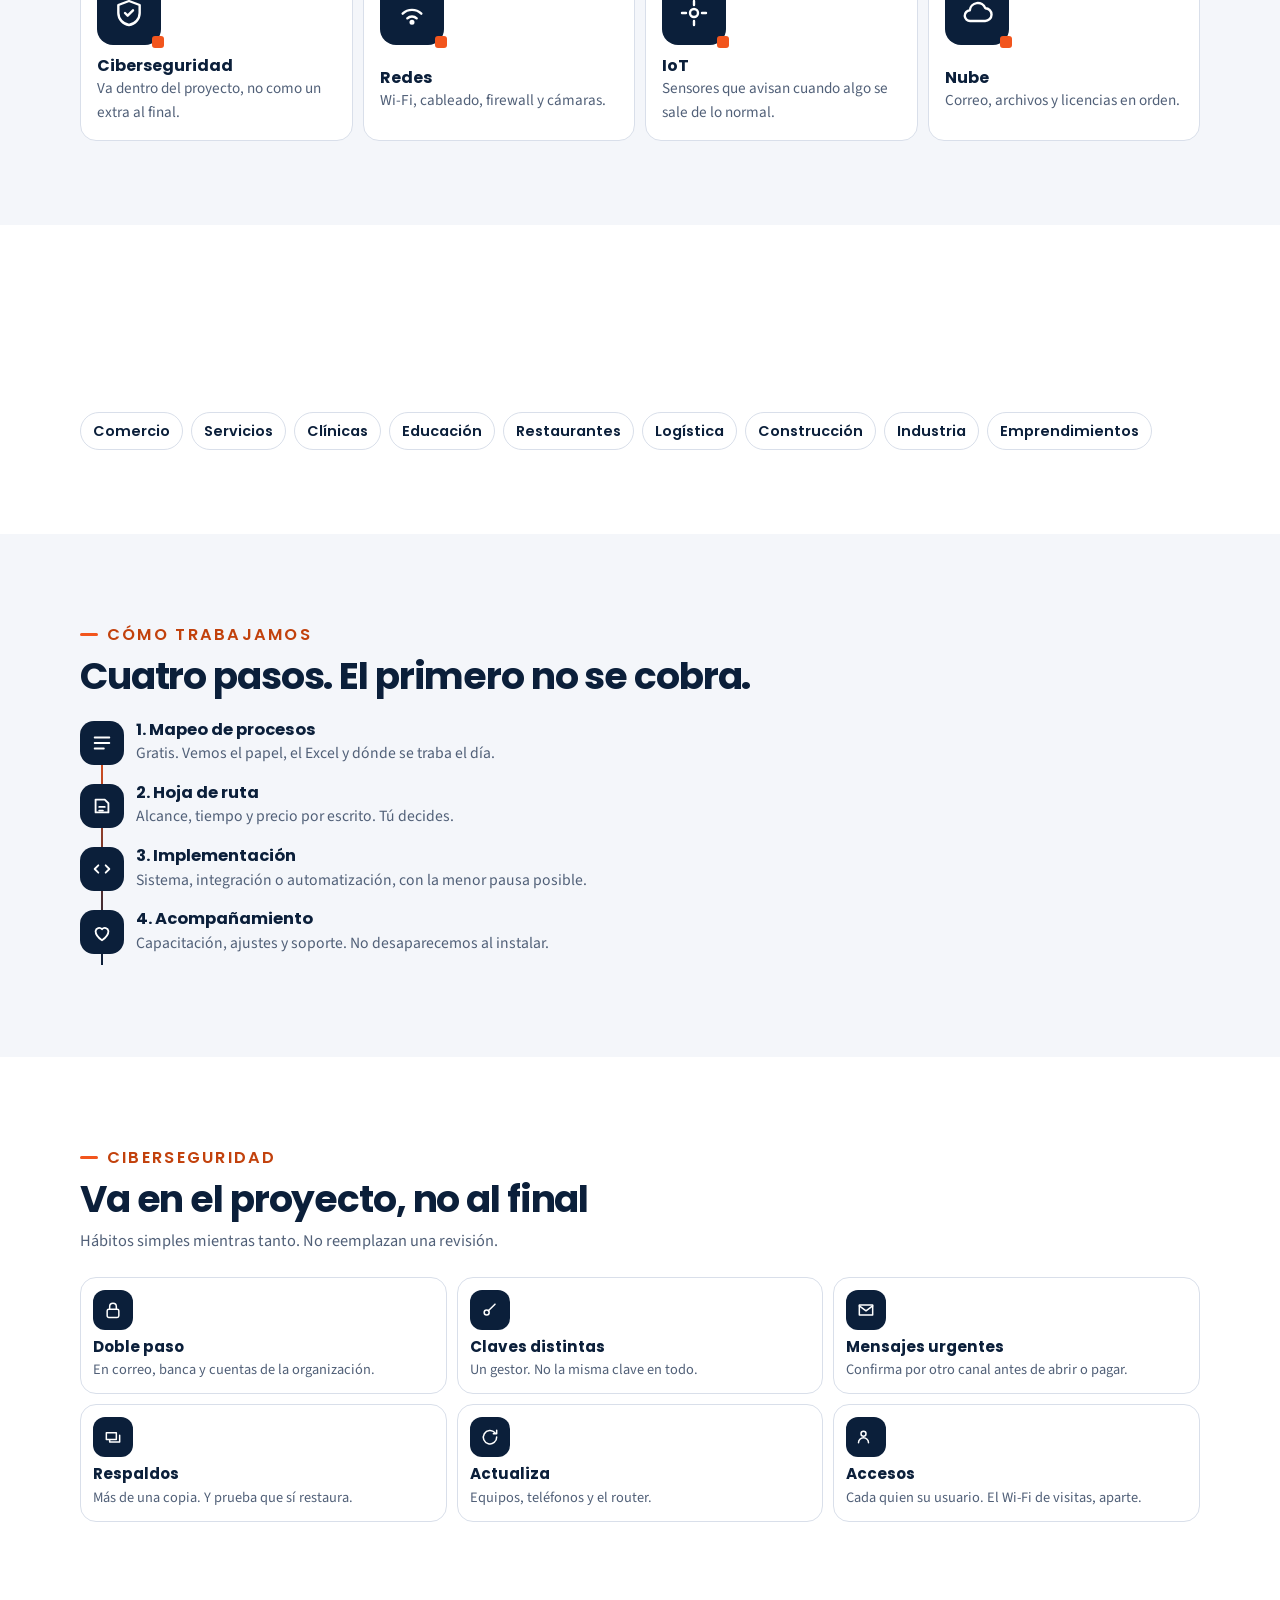
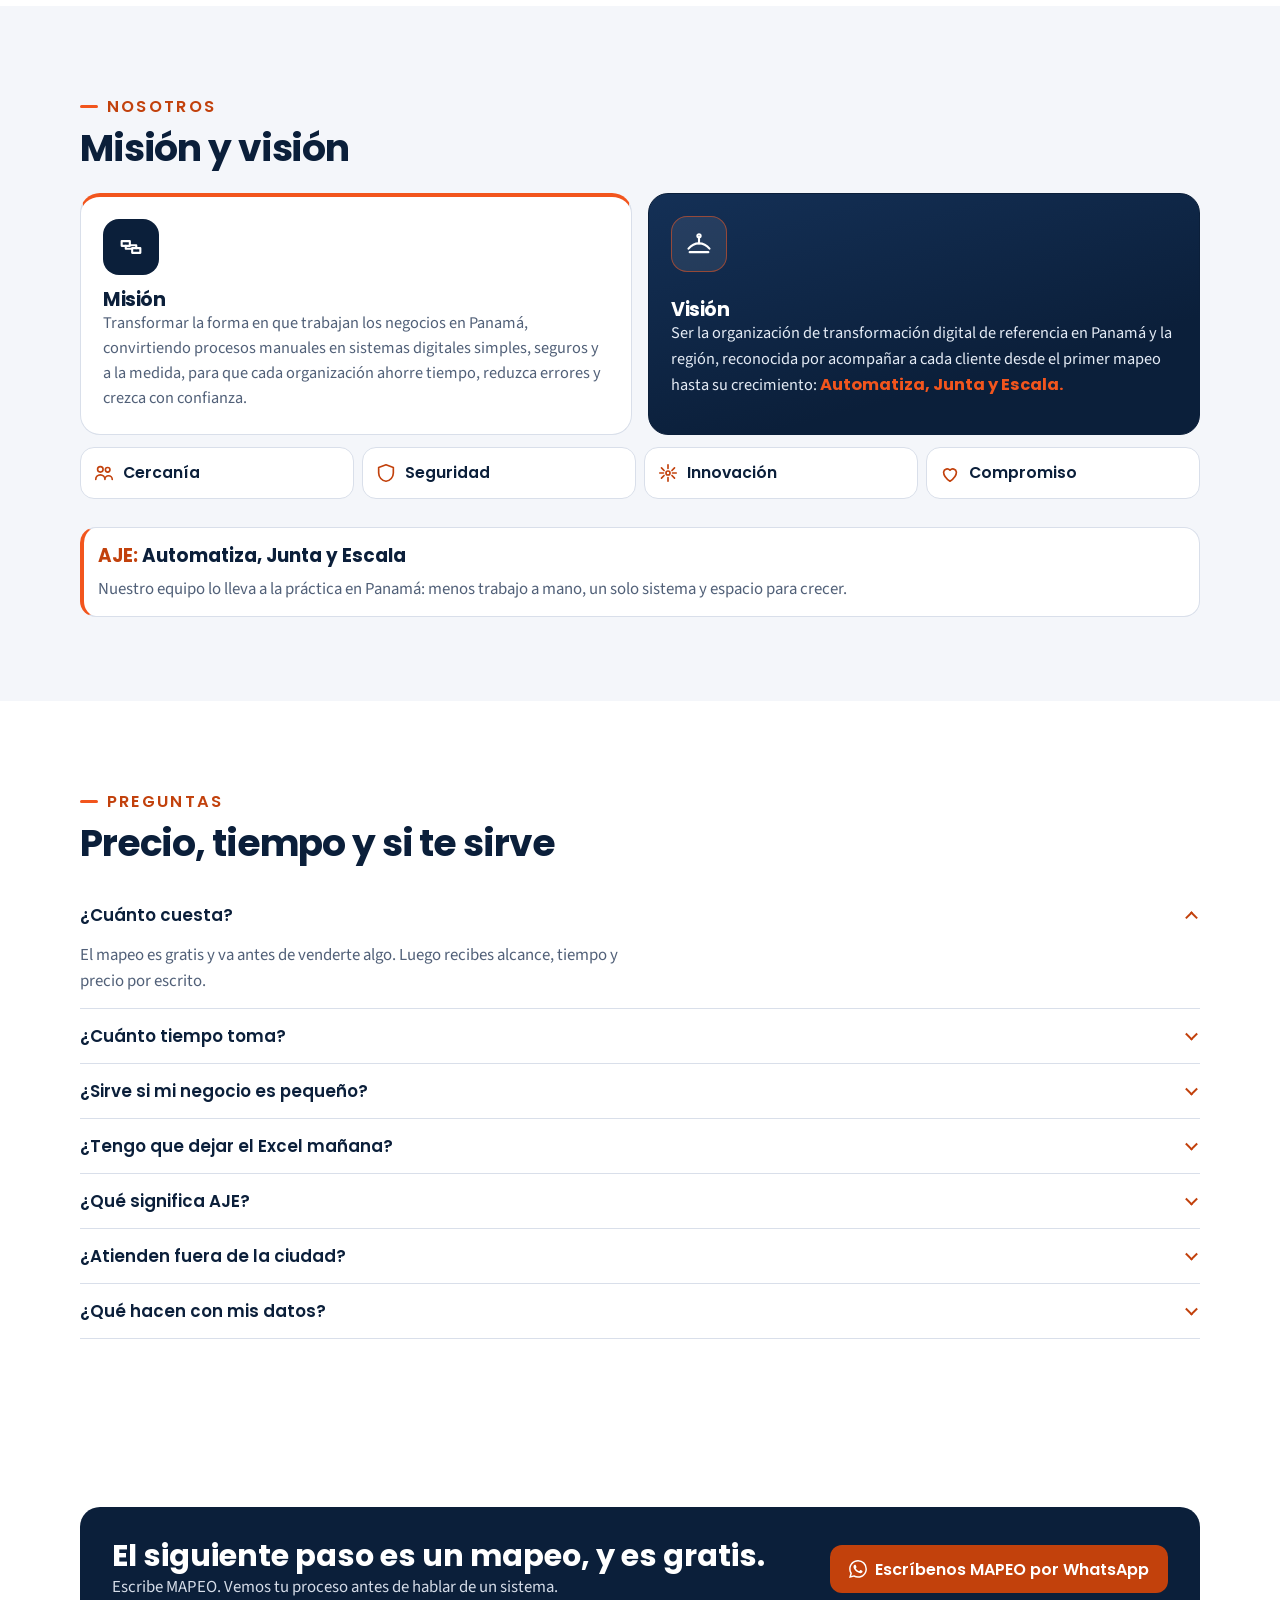
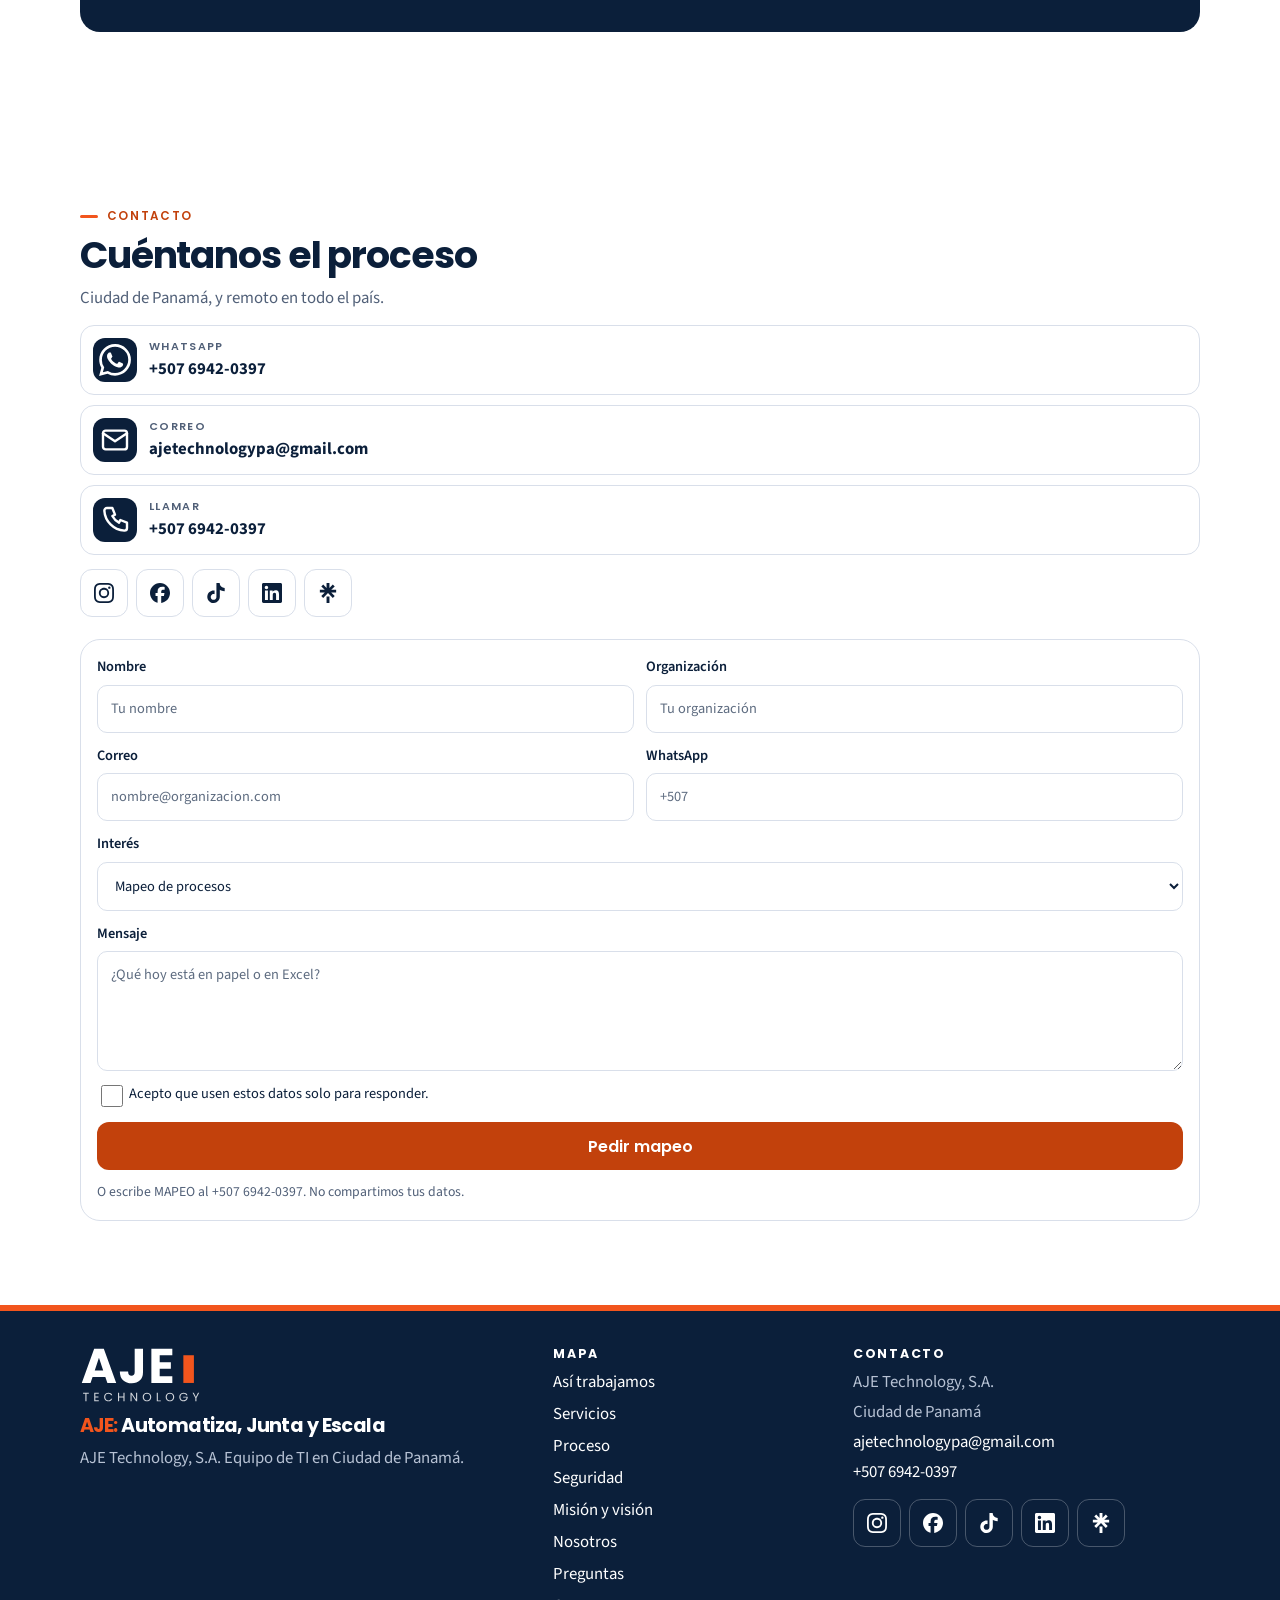
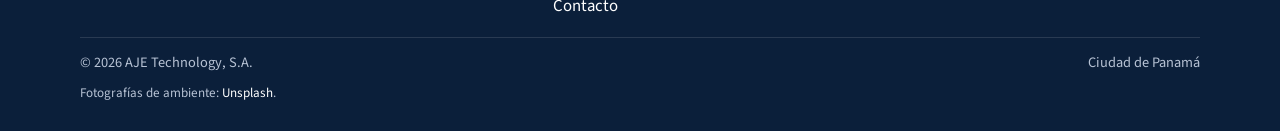
==== commit 1b7b26a4: "Restaura el diseño claro y deja organización en los textos. Co-authored-by: Edgar Ng <sharkstar03@us" ====
--- a/index.html
+++ b/index.html
@@ -7,7 +7,7 @@
 <meta name="description" content="AJE: Automatiza, Junta y Escala. Menos papel, menos errores y tu operación en el celular. Mapeo de procesos gratis, en Panamá, con un equipo de TI de verdad.">
 <meta name="author" content="AJE Technology, S.A.">
 <meta name="robots" content="index, follow">
-<meta name="theme-color" content="#08080a">
+<meta name="theme-color" content="#0B1F3A">
 <link rel="canonical" href="https://sharkstar03.github.io/aje-technology/">
 <meta property="og:type" content="website">
 <meta property="og:locale" content="es_PA">
@@ -27,15 +27,18 @@
 <link rel="icon" href="favicon-32.png" type="image/png" sizes="32x32">
 <link rel="apple-touch-icon" href="apple-touch-icon.png">
 <link rel="manifest" href="site.webmanifest">
-<link rel="preconnect" href="https://fonts.googleapis.com">
-<link rel="preconnect" href="https://fonts.gstatic.com" crossorigin>
-<link href="https://fonts.googleapis.com/css2?family=Inter:wght@400;500;600&family=Playfair+Display:ital,wght@0,500;0,600;1,500&display=swap" rel="stylesheet">
 <link rel="stylesheet" href="assets/css/styles.css">
 <script>
 (function () {
   var root = document.documentElement;
   root.classList.add("js");
-  if (!matchMedia("(prefers-reduced-motion: reduce)").matches) root.classList.add("motion");
+  var reduce = matchMedia("(prefers-reduced-motion: reduce)").matches;
+  if (!reduce) root.classList.add("motion");
+  var wide = matchMedia("(min-width: 1000px)").matches;
+  var save = navigator.connection && navigator.connection.saveData;
+  var cores = navigator.hardwareConcurrency || 8;
+  var memory = navigator.deviceMemory || 8;
+  if (!reduce && wide && !save && !(cores <= 4 && memory <= 4)) root.classList.add("scene-on");
 })();
 </script>
 <noscript><style>.reveal{opacity:1!important;transform:none!important}</style></noscript>
@@ -84,273 +87,222 @@
   <symbol id="i-linktree" viewBox="0 0 24 24"><path d="m13.73635 5.85251 4.00467-4.11665 2.3248 2.3808-4.20064 4.00466h5.9085v3.30473h-5.9365l4.22865 4.10766-2.3248 2.3338L12.0005 12.099l-5.74052 5.76852-2.3248-2.3248 4.22864-4.10766h-5.9375V8.12132h5.9085L3.93417 4.11666l2.3248-2.3808 4.00468 4.11665V0h3.4727zm-3.4727 10.30614h3.4727V24h-3.4727z"/></symbol>
   <symbol id="i-whatsapp" viewBox="0 0 24 24"><path d="M17.472 14.382c-.297-.149-1.758-.867-2.03-.967-.273-.099-.471-.148-.67.15-.197.297-.767.966-.94 1.164-.173.199-.347.223-.644.075-.297-.15-1.255-.463-2.39-1.475-.883-.788-1.48-1.761-1.653-2.059-.173-.297-.018-.458.13-.606.134-.133.298-.347.446-.52.149-.174.198-.298.298-.497.099-.198.05-.371-.025-.52-.075-.149-.669-1.612-.916-2.207-.242-.579-.487-.5-.669-.51-.173-.008-.371-.01-.57-.01-.198 0-.52.074-.792.372-.272.297-1.04 1.016-1.04 2.479 0 1.462 1.065 2.875 1.213 3.074.149.198 2.096 3.2 5.077 4.487.709.306 1.262.489 1.694.625.712.227 1.36.195 1.871.118.571-.085 1.758-.719 2.006-1.413.248-.694.248-1.289.173-1.413-.074-.124-.272-.198-.57-.347m-5.421 7.403h-.004a9.87 9.87 0 01-5.031-1.378l-.361-.214-3.741.982.998-3.648-.235-.374a9.86 9.86 0 01-1.51-5.26c.001-5.45 4.436-9.884 9.888-9.884 2.64 0 5.122 1.03 6.988 2.898a9.825 9.825 0 012.893 6.994c-.003 5.45-4.437 9.884-9.885 9.884m8.413-18.297A11.815 11.815 0 0012.05 0C5.495 0 .16 5.335.157 11.892c0 2.096.547 4.142 1.588 5.945L.057 24l6.305-1.654a11.882 11.882 0 005.683 1.448h.005c6.554 0 11.89-5.335 11.893-11.893a11.821 11.821 0 00-3.48-8.413Z"/></symbol>
 </svg>
-
-<header class="site-header">
-  <nav class="wrap nav nav-home" aria-label="Principal">
-    <a class="brand" href="#inicio"><img src="logo-dark.svg" alt="AJE Technology" width="210" height="97"></a>
-    <div id="menu" class="nav-panel">
-      <ul class="nav-links">
-        <li><a href="#asi-trabajamos">Así trabajamos</a></li>
-        <li><a href="#servicios">Servicios</a></li>
-        <li><a href="#proceso">Proceso</a></li>
-        <li><a href="#nosotros">Nosotros</a></li>
-        <li><a href="#contacto">Contacto</a></li>
-      </ul>
-      <div class="nav-actions">
-        <a class="btn btn-ghost" href="#contacto">Formulario</a>
-        <a class="btn btn-primary" href="https://wa.me/50769420397?text=MAPEO" target="_blank" rel="noopener noreferrer"><svg aria-hidden="true"><use href="#i-whatsapp"></use></svg>Escríbenos MAPEO</a>
-      </div>
-    </div>
+<header>
+  <nav class="wrap nav" aria-label="Principal">
+    <a class="brand" href="#inicio"><img src="logo.svg" alt="AJE Technology" width="210" height="97"></a>
     <button class="menu-toggle" type="button" aria-expanded="false" aria-controls="menu" aria-label="Abrir menú"><span></span></button>
+    <ul id="menu" class="nav-links">
+      <li><a href="#asi-trabajamos">Así trabajamos</a></li>
+      <li><a href="#servicios">Servicios</a></li>
+      <li><a href="#proceso">Proceso</a></li>
+      <li><a href="#nosotros">Nosotros</a></li>
+      <li><a href="#contacto">Contacto</a></li>
+      <li><a class="btn btn-primary" href="https://wa.me/50769420397?text=MAPEO" target="_blank" rel="noopener noreferrer">Escríbenos MAPEO</a></li>
+    </ul>
   </nav>
 </header>
 
 <main id="inicio">
   <section class="hero" id="contenido" aria-labelledby="hero-title">
+    <span class="shape shape-a" aria-hidden="true"></span>
+    <span class="shape shape-b" aria-hidden="true"></span>
     <div class="wrap hero-grid">
       <div>
-        <p class="eyebrow eyebrow-plain">AJE: Automatiza, Junta y Escala</p>
-        <h1 id="hero-title">¿Tu negocio vive en 5 chats de WhatsApp y <em>un Excel que solo entiende una persona?</em></h1>
+        <p class="tagline"><b>AJE:</b> Automatiza, Junta y Escala</p>
+        <h1 id="hero-title">¿Tu negocio vive en 5 chats de WhatsApp y <em>un Excel que solo entiende una persona?</em><span class="cursor" aria-hidden="true"></span></h1>
         <p class="lead">Primero escuchamos y mapeamos cómo trabajas, gratis. Después lo convertimos en un sistema hecho a tu medida, con web, app, automatización y seguridad en un solo lugar. Y nos quedamos contigo cuando crezcas.</p>
         <ul class="props">
-          <li class="pill">Ahorra tiempo</li>
-          <li class="pill">Menos errores</li>
-          <li class="pill">Todo en tu celular</li>
+          <li><i></i> Ahorra tiempo</li>
+          <li><i></i> Menos errores</li>
+          <li><i></i> Todo en tu celular</li>
         </ul>
-        <div class="cta-row">
-          <a class="btn btn-ghost" href="https://wa.me/50769420397?text=MAPEO" target="_blank" rel="noopener noreferrer"><svg aria-hidden="true"><use href="#i-whatsapp"></use></svg>Quiero mi mapeo gratis</a>
-          <a class="btn btn-steel" href="#contacto">Prefiero el formulario</a>
-        </div>
-      </div>
-      <aside class="visual" aria-label="Ejemplo ilustrativo de un tablero. No muestra mediciones reales.">
-        <div class="board">
-          <p class="eyebrow">Ejemplo ilustrativo</p>
-          <p class="board-title serif-min">El estado del día</p>
-          <p class="board-sub">El mismo proceso, en un sistema que el equipo usa.</p>
-          <div class="chart">
-            <svg viewBox="0 0 560 160" aria-hidden="true">
-              <defs>
-                <linearGradient id="gilded" x1="0%" y1="0%" x2="100%" y2="18%">
-                  <stop offset="0%" stop-color="rgb(174,147,87)"/>
-                  <stop offset="40%" stop-color="rgb(255,240,204)"/>
-                  <stop offset="70%" stop-color="rgb(174,147,87)"/>
-                  <stop offset="100%" stop-color="rgba(189,157,79,0)"/>
-                </linearGradient>
-              </defs>
-              <g stroke="#1c1d22" stroke-width="1">
-                <line x1="0" y1="32" x2="560" y2="32"/>
-                <line x1="0" y1="80" x2="560" y2="80"/>
-                <line x1="0" y1="128" x2="560" y2="128"/>
-              </g>
-              <path d="M8 124C70 122 96 96 150 100C204 104 230 86 286 78C342 70 372 46 430 42C488 38 516 30 552 22" fill="none" stroke="url(#gilded)" stroke-width="2.25" stroke-linecap="round"/>
-              <circle cx="150" cy="100" r="3.5" fill="#fff0cc"/>
-              <circle cx="286" cy="78" r="3.5" fill="#ae9357"/>
-              <circle cx="430" cy="42" r="3.5" fill="#fff0cc"/>
-            </svg>
-            <p class="chart-note">Línea de ejemplo. No es una medición real.</p>
-          </div>
-          <ul class="board-rows">
-            <li><span>Pedido registrado</span><span class="row-meta">En el sistema</span></li>
-            <li><span>Inventario al día</span><span class="row-meta">Un solo registro</span></li>
-            <li><span>Aviso enviado</span><span class="row-meta">Al equipo</span></li>
-          </ul>
-        </div>
-      </aside>
-    </div>
-  </section>
-
-  <section class="facts-band" aria-label="Mapeo gratis, ocho servicios y soporte en Panamá">
-    <div class="wrap">
-      <ul class="facts">
-        <li>
-          <p class="fact">Mapeo de procesos gratis</p>
-          <p>Va antes de venderte algo.</p>
-        </li>
-        <li>
-          <p class="fact">8 servicios, un solo proveedor</p>
-          <p>Un solo número que llamar.</p>
-        </li>
-        <li>
-          <p class="fact">Soporte local en Panamá</p>
-          <p>Visitas en la ciudad y remoto en el país.</p>
-        </li>
-      </ul>
-    </div>
-  </section>
-
-  <section class="block" aria-labelledby="benef-title">
-    <div class="wrap">
-      <div class="section-head">
-        <p class="eyebrow">Beneficios</p>
-        <h2 id="benef-title">Ahorra tiempo, menos errores y todo en tu celular</h2>
-      </div>
-      <div class="grid benefits">
-        <article class="card card-icon reveal">
-          <div class="ico" aria-hidden="true"><svg viewBox="0 0 24 24"><circle cx="12" cy="12" r="8"/><path d="M12 8v5l3 2"/></svg></div>
-          <div><h3>Ahorra tiempo</h3><p>Menos pasar datos a mano y menos perseguir mensajes.</p></div>
-        </article>
-        <article class="card card-icon reveal">
-          <div class="ico" aria-hidden="true"><svg viewBox="0 0 24 24"><path d="M20 7 10 17l-6-6"/></svg></div>
-          <div><h3>Menos errores</h3><p>Un solo registro. Se acabó copiar el mismo pedido tres veces.</p></div>
-        </article>
-        <article class="card card-icon reveal">
-          <div class="ico" aria-hidden="true"><svg viewBox="0 0 24 24"><rect x="8" y="2" width="8" height="20" rx="2"/><path d="M11 18h2"/></svg></div>
-          <div><h3>Todo en tu celular</h3><p>El estado del día y los avisos, donde estés.</p></div>
-        </article>
-      </div>
-    </div>
-  </section>
-
-  <section id="cambio" class="block" aria-labelledby="cambio-title">
-    <div class="wrap">
-      <div class="section-head">
+        <div class="cta">
+          <a class="btn btn-primary" href="https://wa.me/50769420397?text=MAPEO" target="_blank" rel="noopener noreferrer"><svg aria-hidden="true"><use href="#i-whatsapp"></use></svg>Quiero mi mapeo gratis</a>
+          <a class="btn btn-ghost" href="#contacto">Prefiero el formulario</a>
+        </div>
+      </div>
+      <div class="visual">
+        <picture class="shot">
+          <source media="(max-width: 799px)" srcset="assets/img/hero-sm.webp" type="image/webp">
+          <img src="assets/img/hero.webp" width="1280" height="900" alt="Comercio cobrando con datáfono mientras el pedido queda en una tablet" fetchpriority="high" decoding="async">
+        </picture>
+        <div class="stage" aria-hidden="true">
+          <article class="card3 c1">
+            <div class="face paper"><b>Pedido en papel</b><span class="line m"></span><span class="line s"></span><span class="line m"></span><span class="line s"></span></div>
+            <div class="face digital"><b>En el sistema</b><span class="tick"></span><span class="tick"></span><span class="tick"></span></div>
+          </article>
+          <article class="card3 c2">
+            <div class="face paper"><b>Hoja de Excel</b><span class="line m"></span><span class="line m"></span><span class="line s"></span></div>
+            <div class="face digital"><b>Aviso al equipo</b><span class="tick"></span><span class="tick"></span></div>
+          </article>
+          <article class="card3 c3">
+            <div class="face paper"><b>Cuaderno</b><span class="line s"></span><span class="line m"></span><span class="line s"></span></div>
+            <div class="face digital"><b>Reporte del día</b><span class="tick"></span><span class="tick"></span><span class="tick"></span></div>
+          </article>
+        </div>
+        <p class="badge">Mapeo gratis</p>
+      </div>
+    </div>
+  </section>
+
+  <section aria-label="Beneficios">
+    <div class="wrap benefits">
+      <article class="benefit reveal"><span class="mark" aria-hidden="true"><svg viewBox="0 0 24 24"><circle cx="12" cy="12" r="8"/><path d="M12 8v5l3 2"/></svg></span><div><strong>Ahorra tiempo</strong><p>Menos pasar datos a mano y menos perseguir mensajes.</p></div></article>
+      <article class="benefit reveal"><span class="mark" aria-hidden="true"><svg viewBox="0 0 24 24"><path d="M20 7 10 17l-6-6"/></svg></span><div><strong>Menos errores</strong><p>Un solo registro. Se acabó copiar el mismo pedido tres veces.</p></div></article>
+      <article class="benefit reveal"><span class="mark" aria-hidden="true"><svg viewBox="0 0 24 24"><rect x="8" y="2" width="8" height="20" rx="2"/><path d="M11 18h2"/></svg></span><div><strong>Todo en tu celular</strong><p>El estado del día y los avisos, donde estés.</p></div></article>
+    </div>
+  </section>
+
+  <section id="cambio" class="alt" aria-labelledby="cambio-title">
+    <div class="wrap">
+      <div class="section-head reveal">
         <p class="eyebrow">De punta a punta</p>
         <h2 id="cambio-title">Del papel y el Excel a un sistema</h2>
-        <p class="dek">El dolor es conocido: se anota, se vuelve a escribir, y solo una persona entiende el archivo.</p>
-      </div>
-      <div class="grid ba">
+        <p>El dolor es conocido: se anota, se vuelve a escribir, y solo una persona entiende el archivo.</p>
+      </div>
+      <div class="ba">
         <article class="panel reveal">
           <img src="assets/img/antes.webp" width="960" height="720" alt="Escritorio con cuaderno, papeles y una laptop" loading="lazy" decoding="async">
           <div class="body">
             <h3>Hoy, a mano</h3>
             <p>Papel, Excel y chats sueltos.</p>
-            <ul class="chip-row"><li>Cuaderno</li><li>Excel</li><li>WhatsApp</li></ul>
+            <div class="chip-row"><span>Cuaderno</span><span>Excel</span><span>WhatsApp</span></div>
           </div>
         </article>
-        <article class="panel reveal">
+        <article class="panel good reveal">
           <img src="assets/img/despues.webp" width="960" height="720" alt="Local atendiendo un pedido desde una tablet" loading="lazy" decoding="async">
           <div class="body">
             <h3>Con AJE</h3>
             <p>El mismo proceso, en un sistema que el equipo usa.</p>
-            <ul class="flow" aria-label="Con el sistema">
-              <li>Pedido registrado</li>
-              <li>Inventario al día</li>
-              <li>Aviso enviado</li>
-            </ul>
+            <div class="flow-ui" aria-hidden="true"><b>Pedido registrado</b><b>Inventario al día</b><b>Aviso enviado</b></div>
           </div>
         </article>
       </div>
-      <div class="section-cta">
-        <a class="btn btn-ghost" href="https://wa.me/50769420397?text=MAPEO" target="_blank" rel="noopener noreferrer">Quiero ese cambio: MAPEO</a>
-      </div>
-    </div>
-  </section>
-
-  <section id="asi-trabajamos" class="block" aria-labelledby="asi-title">
-    <div class="wrap">
-      <div class="section-head">
+      <div class="cta" style="margin-top:16px">
+        <a class="btn btn-primary" href="https://wa.me/50769420397?text=MAPEO" target="_blank" rel="noopener noreferrer">Quiero ese cambio: MAPEO</a>
+      </div>
+    </div>
+  </section>
+
+  <section id="asi-trabajamos" aria-labelledby="asi-title">
+    <div class="wrap">
+      <div class="section-head reveal">
         <p class="eyebrow">Nuestro método</p>
         <h2 id="asi-title">Así trabajamos</h2>
       </div>
-      <div class="grid why">
-        <article class="card reveal"><h3>1. Primero te escuchamos.</h3><p>Mapeamos tus procesos gratis antes de venderte nada. Si no hace falta un sistema, te lo decimos.</p></article>
-        <article class="card reveal"><h3>2. Hecho a tu medida.</h3><p>Tu negocio no se adapta al software: el software se adapta a tu negocio.</p></article>
-        <article class="card reveal"><h3>3. Todo en un solo lugar.</h3><p>Sistema, automatización de WhatsApp, web, tienda, app y ciberseguridad con un mismo equipo. Un solo número que llamar, no cinco proveedores.</p></article>
-        <article class="card reveal"><h3>4. En panameño, sin enredos.</h3><p>Nuestro equipo es local y te explica todo en sencillo. Cero jerga.</p></article>
-        <article class="card reveal"><h3>5. Seguimos después de entregar.</h3><p>Te damos soporte y el sistema crece contigo. Automatiza, Junta y Escala.</p></article>
-      </div>
-    </div>
-  </section>
-
-  <section id="servicios" class="block" aria-labelledby="serv-title">
-    <div class="wrap">
-      <div class="section-head">
+      <div class="why">
+        <article class="reveal"><h3>1. Primero te escuchamos.</h3><p>Mapeamos tus procesos gratis antes de venderte nada. Si no hace falta un sistema, te lo decimos.</p></article>
+        <article class="reveal"><h3>2. Hecho a tu medida.</h3><p>Tu negocio no se adapta al software: el software se adapta a tu negocio.</p></article>
+        <article class="reveal"><h3>3. Todo en un solo lugar.</h3><p>Sistema, automatización de WhatsApp, web, tienda, app y ciberseguridad con un mismo equipo. Un solo número que llamar, no cinco proveedores.</p></article>
+        <article class="reveal"><h3>4. En panameño, sin enredos.</h3><p>Nuestro equipo es local y te explica todo en sencillo. Cero jerga.</p></article>
+        <article class="reveal"><h3>5. Seguimos después de entregar.</h3><p>Te damos soporte y el sistema crece contigo. Automatiza, Junta y Escala.</p></article>
+      </div>
+    </div>
+  </section>
+
+  <section id="servicios" class="alt" aria-labelledby="serv-title">
+    <div class="wrap">
+      <div class="section-head reveal">
         <p class="eyebrow">Servicios</p>
         <h2 id="serv-title">Lo que hace falta, en un solo equipo</h2>
       </div>
-      <div class="grid services">
-        <article class="card card-icon reveal" id="svc-transformacion"><div class="ico" aria-hidden="true"><svg viewBox="0 0 24 24"><path d="M4 6h16M4 12h10M4 18h7"/><path d="m14 15 3 3 5-6"/></svg></div><div><h3>Transformación</h3><p>Del proceso manual al sistema, con orden.</p></div></article>
-        <article class="card card-icon reveal" id="svc-software"><div class="ico" aria-hidden="true"><svg viewBox="0 0 24 24"><path d="m8 8-4 4 4 4M16 8l4 4-4 4M14 5l-4 14"/></svg></div><div><h3>Software a la medida</h3><p>Sitios, sistemas e integraciones. Nada de plantilla genérica.</p></div></article>
-        <article class="card card-icon reveal" id="svc-automatizacion"><div class="ico" aria-hidden="true"><svg viewBox="0 0 24 24"><path d="M4 12a8 8 0 0 1 13.7-5.6L20 8M20 4v4h-4M20 12a8 8 0 0 1-13.7 5.6L4 16M4 20v-4h4"/></svg></div><div><h3>Automatización</h3><p>Avisos, reportes y tareas que ya no se hacen a mano.</p></div></article>
-        <article class="card card-icon reveal" id="svc-soporte"><div class="ico" aria-hidden="true"><svg viewBox="0 0 24 24"><rect x="3" y="4" width="18" height="12" rx="2"/><path d="M8 20h8M12 16v4"/></svg></div><div><h3>Soporte técnico</h3><p>En la Ciudad de Panamá y remoto en todo el país.</p></div></article>
-        <article class="card card-icon reveal" id="svc-ciberseguridad"><div class="ico" aria-hidden="true"><svg viewBox="0 0 24 24"><path d="M12 3 4 6v6c0 4.5 3.4 8.3 8 9 4.6-.7 8-4.5 8-9V6Z"/><path d="m9 12 2 2 4-4"/></svg></div><div><h3>Ciberseguridad</h3><p>Va dentro del proyecto, no como un extra al final.</p></div></article>
-        <article class="card card-icon reveal" id="svc-redes"><div class="ico" aria-hidden="true"><svg viewBox="0 0 24 24"><path d="M5 12.5a10 10 0 0 1 14 0M8.5 16a5 5 0 0 1 7 0"/><circle cx="12" cy="19" r="1"/></svg></div><div><h3>Redes</h3><p>Wi-Fi, cableado, firewall y cámaras.</p></div></article>
-        <article class="card card-icon reveal" id="svc-iot"><div class="ico" aria-hidden="true"><svg viewBox="0 0 24 24"><circle cx="12" cy="12" r="3"/><path d="M12 3v3M12 18v3M3 12h3M18 12h3"/></svg></div><div><h3>IoT</h3><p>Sensores que avisan cuando algo se sale de lo normal.</p></div></article>
-        <article class="card card-icon reveal" id="svc-nube"><div class="ico" aria-hidden="true"><svg viewBox="0 0 24 24"><path d="M7 18a4 4 0 0 1-.4-8 6 6 0 0 1 11.6-1.6A4.5 4.5 0 1 1 18 18Z"/></svg></div><div><h3>Nube</h3><p>Correo, archivos y licencias en orden.</p></div></article>
-      </div>
-    </div>
-  </section>
-
-  <section class="block" aria-labelledby="sec-title">
-    <div class="wrap">
-      <div class="section-head"><p class="eyebrow">Para quién</p><h2 id="sec-title">Cualquier tamaño. El proceso manda.</h2></div>
+      <div class="services">
+        <article class="card reveal"><div class="art" aria-hidden="true"><svg viewBox="0 0 24 24"><path d="M4 6h16M4 12h10M4 18h7"/><path d="m14 15 3 3 5-6"/></svg></div><div><h3>Transformación</h3><p>Del proceso manual al sistema, con orden.</p></div></article>
+        <article class="card reveal"><div class="art" aria-hidden="true"><svg viewBox="0 0 24 24"><path d="m8 8-4 4 4 4M16 8l4 4-4 4M14 5l-4 14"/></svg></div><div><h3>Software a la medida</h3><p>Sitios, sistemas e integraciones. Nada de plantilla genérica.</p></div></article>
+        <article class="card reveal"><div class="art" aria-hidden="true"><svg viewBox="0 0 24 24"><path d="M4 12a8 8 0 0 1 13.7-5.6L20 8M20 4v4h-4M20 12a8 8 0 0 1-13.7 5.6L4 16M4 20v-4h4"/></svg></div><div><h3>Automatización</h3><p>Avisos, reportes y tareas que ya no se hacen a mano.</p></div></article>
+        <article class="card reveal"><div class="art" aria-hidden="true"><svg viewBox="0 0 24 24"><rect x="3" y="4" width="18" height="12" rx="2"/><path d="M8 20h8M12 16v4"/></svg></div><div><h3>Soporte técnico</h3><p>En la Ciudad de Panamá y remoto en todo el país.</p></div></article>
+        <article class="card reveal"><div class="art" aria-hidden="true"><svg viewBox="0 0 24 24"><path d="M12 3 4 6v6c0 4.5 3.4 8.3 8 9 4.6-.7 8-4.5 8-9V6Z"/><path d="m9 12 2 2 4-4"/></svg></div><div><h3>Ciberseguridad</h3><p>Va dentro del proyecto, no como un extra al final.</p></div></article>
+        <article class="card reveal"><div class="art" aria-hidden="true"><svg viewBox="0 0 24 24"><path d="M5 12.5a10 10 0 0 1 14 0M8.5 16a5 5 0 0 1 7 0"/><circle cx="12" cy="19" r="1"/></svg></div><div><h3>Redes</h3><p>Wi-Fi, cableado, firewall y cámaras.</p></div></article>
+        <article class="card reveal"><div class="art" aria-hidden="true"><svg viewBox="0 0 24 24"><circle cx="12" cy="12" r="3"/><path d="M12 3v3M12 18v3M3 12h3M18 12h3"/></svg></div><div><h3>IoT</h3><p>Sensores que avisan cuando algo se sale de lo normal.</p></div></article>
+        <article class="card reveal"><div class="art" aria-hidden="true"><svg viewBox="0 0 24 24"><path d="M7 18a4 4 0 0 1-.4-8 6 6 0 0 1 11.6-1.6A4.5 4.5 0 1 1 18 18Z"/></svg></div><div><h3>Nube</h3><p>Correo, archivos y licencias en orden.</p></div></article>
+      </div>
+    </div>
+  </section>
+
+  <section aria-labelledby="sec-title">
+    <div class="wrap">
+      <div class="section-head reveal"><p class="eyebrow">Para quién</p><h2 id="sec-title">Cualquier tamaño. El proceso manda.</h2></div>
       <ul class="tags reveal">
         <li>Comercio</li><li>Servicios</li><li>Clínicas</li><li>Educación</li><li>Restaurantes</li><li>Logística</li><li>Construcción</li><li>Industria</li><li>Emprendimientos</li>
       </ul>
     </div>
   </section>
 
-  <section id="proceso" class="block" aria-labelledby="pro-title">
-    <div class="wrap">
-      <div class="section-head">
+  <section id="proceso" class="alt" aria-labelledby="pro-title">
+    <div class="wrap">
+      <div class="section-head reveal">
         <p class="eyebrow">Cómo trabajamos</p>
         <h2 id="pro-title">Cuatro pasos. El primero no se cobra.</h2>
       </div>
-      <ol class="grid steps">
-        <li class="card reveal"><h3>1. Mapeo de procesos</h3><p>Gratis. Vemos el papel, el Excel y dónde se traba el día.</p></li>
-        <li class="card reveal"><h3>2. Hoja de ruta</h3><p>Alcance, tiempo y precio por escrito. Tú decides.</p></li>
-        <li class="card reveal"><h3>3. Implementación</h3><p>Sistema, integración o automatización, con la menor pausa posible.</p></li>
-        <li class="card reveal"><h3>4. Acompañamiento</h3><p>Capacitación, ajustes y soporte. No desaparecemos al instalar.</p></li>
+      <ol class="timeline">
+        <li class="reveal"><span class="tic" aria-hidden="true"><svg viewBox="0 0 24 24"><path d="M4 6h16M4 12h16M4 18h10"/></svg></span><div><h3>1. Mapeo de procesos</h3><p>Gratis. Vemos el papel, el Excel y dónde se traba el día.</p></div></li>
+        <li class="reveal"><span class="tic" aria-hidden="true"><svg viewBox="0 0 24 24"><path d="M5 19V5h10l4 4v10Z"/><path d="M9 13h6M9 17h4"/></svg></span><div><h3>2. Hoja de ruta</h3><p>Alcance, tiempo y precio por escrito. Tú decides.</p></div></li>
+        <li class="reveal"><span class="tic" aria-hidden="true"><svg viewBox="0 0 24 24"><path d="m8 8-4 4 4 4M16 8l4 4-4 4"/></svg></span><div><h3>3. Implementación</h3><p>Sistema, integración o automatización, con la menor pausa posible.</p></div></li>
+        <li class="reveal"><span class="tic" aria-hidden="true"><svg viewBox="0 0 24 24"><path d="M12 21s-7-4.4-7-10a4 4 0 0 1 7-2 4 4 0 0 1 7 2c0 5.6-7 10-7 10Z"/></svg></span><div><h3>4. Acompañamiento</h3><p>Capacitación, ajustes y soporte. No desaparecemos al instalar.</p></div></li>
       </ol>
     </div>
   </section>
 
-  <section id="seguridad" class="block" aria-labelledby="seg-title">
-    <div class="wrap">
-      <div class="section-head">
+  <section id="seguridad" aria-labelledby="seg-title">
+    <div class="wrap">
+      <div class="section-head reveal">
         <p class="eyebrow">Ciberseguridad</p>
         <h2 id="seg-title">Va en el proyecto, no al final</h2>
-        <p class="dek">Hábitos simples mientras tanto. No reemplazan una revisión.</p>
-      </div>
-      <div class="grid tips">
-        <article class="card card-icon reveal"><div class="ico" aria-hidden="true"><svg viewBox="0 0 24 24"><rect x="5" y="11" width="14" height="10" rx="2"/><path d="M8 11V8a4 4 0 0 1 8 0v3"/></svg></div><div><h3>Doble paso</h3><p>En correo, banca y cuentas de la organización.</p></div></article>
-        <article class="card card-icon reveal"><div class="ico" aria-hidden="true"><svg viewBox="0 0 24 24"><circle cx="8" cy="15" r="3"/><path d="m10 13 8-8"/></svg></div><div><h3>Claves distintas</h3><p>Un gestor. No la misma clave en todo.</p></div></article>
-        <article class="card card-icon reveal"><div class="ico" aria-hidden="true"><svg viewBox="0 0 24 24"><path d="M4 6h16v12H4z"/><path d="m4 7 8 6 8-6"/></svg></div><div><h3>Mensajes urgentes</h3><p>Confirma por otro canal antes de abrir o pagar.</p></div></article>
-        <article class="card card-icon reveal"><div class="ico" aria-hidden="true"><svg viewBox="0 0 24 24"><path d="M4 7h12v8H4zM8 15v3h12V10"/></svg></div><div><h3>Respaldos</h3><p>Más de una copia. Y prueba que sí restaura.</p></div></article>
-        <article class="card card-icon reveal"><div class="ico" aria-hidden="true"><svg viewBox="0 0 24 24"><path d="M20 12a8 8 0 1 1-2-5"/><path d="M20 4v4h-4"/></svg></div><div><h3>Actualiza</h3><p>Equipos, teléfonos y el router.</p></div></article>
-        <article class="card card-icon reveal"><div class="ico" aria-hidden="true"><svg viewBox="0 0 24 24"><circle cx="9" cy="8" r="3"/><path d="M3 19a6 6 0 0 1 12 0"/></svg></div><div><h3>Accesos</h3><p>Cada quien su usuario. El Wi-Fi de visitas, aparte.</p></div></article>
-      </div>
-    </div>
-  </section>
-
-  <section id="nosotros" class="block" aria-labelledby="mision">
+        <p>Hábitos simples mientras tanto. No reemplazan una revisión.</p>
+      </div>
+      <div class="tips">
+        <article class="tip reveal"><div class="art" aria-hidden="true"><svg viewBox="0 0 24 24"><rect x="5" y="11" width="14" height="10" rx="2"/><path d="M8 11V8a4 4 0 0 1 8 0v3"/></svg></div><h3>Doble paso</h3><p>En correo, banca y cuentas de la organización.</p></article>
+        <article class="tip reveal"><div class="art" aria-hidden="true"><svg viewBox="0 0 24 24"><circle cx="8" cy="15" r="3"/><path d="m10 13 8-8"/></svg></div><h3>Claves distintas</h3><p>Un gestor. No la misma clave en todo.</p></article>
+        <article class="tip reveal"><div class="art" aria-hidden="true"><svg viewBox="0 0 24 24"><path d="M4 6h16v12H4z"/><path d="m4 7 8 6 8-6"/></svg></div><h3>Mensajes urgentes</h3><p>Confirma por otro canal antes de abrir o pagar.</p></article>
+        <article class="tip reveal"><div class="art" aria-hidden="true"><svg viewBox="0 0 24 24"><path d="M4 7h12v8H4zM8 15v3h12V10"/></svg></div><h3>Respaldos</h3><p>Más de una copia. Y prueba que sí restaura.</p></article>
+        <article class="tip reveal"><div class="art" aria-hidden="true"><svg viewBox="0 0 24 24"><path d="M20 12a8 8 0 1 1-2-5"/><path d="M20 4v4h-4"/></svg></div><h3>Actualiza</h3><p>Equipos, teléfonos y el router.</p></article>
+        <article class="tip reveal"><div class="art" aria-hidden="true"><svg viewBox="0 0 24 24"><circle cx="9" cy="8" r="3"/><path d="M3 19a6 6 0 0 1 12 0"/></svg></div><h3>Accesos</h3><p>Cada quien su usuario. El Wi-Fi de visitas, aparte.</p></article>
+      </div>
+    </div>
+  </section>
+
+  <section id="nosotros" class="alt" aria-labelledby="mision">
     <div class="wrap">
       <div class="section-head">
         <p class="eyebrow">Nosotros</p>
         <h2 id="mision">Misión y visión</h2>
       </div>
-      <div class="grid mv">
-        <article class="card mv-card reveal">
-          <div class="ico" aria-hidden="true"><svg viewBox="0 0 24 24"><path d="M4 7h7v4H4zM13 13h7v4h-7z"/><path d="M7.5 11v2.5H13M16.5 13V10.5H11"/></svg></div>
+      <div class="mv">
+        <article class="mv-card mv-mission reveal">
+          <div class="mv-ico" aria-hidden="true">
+            <svg viewBox="0 0 24 24"><path d="M4 7h7v4H4zM13 13h7v4h-7z"/><path d="M7.5 11v2.5H13M16.5 13V10.5H11"/></svg>
+          </div>
           <div>
             <h3>Misión</h3>
             <p>Transformar la forma en que trabajan los negocios en Panamá, convirtiendo procesos manuales en sistemas digitales simples, seguros y a la medida, para que cada organización ahorre tiempo, reduzca errores y crezca con confianza.</p>
           </div>
         </article>
-        <article class="card mv-card reveal">
-          <div class="ico" aria-hidden="true"><svg viewBox="0 0 24 24"><path d="M3 16c2.5-3 5-4.5 9-4.5S18.5 13 21 16"/><path d="M12 11.5V6"/><circle cx="12" cy="5" r="1.4"/><path d="M4 19h16"/></svg></div>
+        <article class="mv-card mv-vision reveal">
+          <div class="mv-ico" aria-hidden="true">
+            <svg viewBox="0 0 24 24"><path d="M3 16c2.5-3 5-4.5 9-4.5S18.5 13 21 16"/><path d="M12 11.5V6"/><circle cx="12" cy="5" r="1.4"/><path d="M4 19h16"/></svg>
+          </div>
           <div>
             <h3>Visión</h3>
-            <p>Ser la organización de transformación digital de referencia en Panamá y la región, reconocida por acompañar a cada negocio desde el primer mapeo hasta su crecimiento: <b>Automatiza, Junta y Escala.</b></p>
+            <p>Ser la organización de transformación digital de referencia en Panamá y la región, reconocida por acompañar a cada cliente desde el primer mapeo hasta su crecimiento: <b>Automatiza, Junta y Escala.</b></p>
           </div>
         </article>
       </div>
       <ul class="values" aria-label="Valores">
-        <li class="card reveal"><svg viewBox="0 0 24 24" aria-hidden="true"><path d="M8 11a3 3 0 1 0-3-3 3 3 0 0 0 3 3zM16 11a2.5 2.5 0 1 0-2.5-2.5A2.5 2.5 0 0 0 16 11z"/><path d="M3 19a5 5 0 0 1 10 0M13 19a4 4 0 0 1 8 0"/></svg>Cercanía</li>
-        <li class="card reveal"><svg viewBox="0 0 24 24" aria-hidden="true"><path d="M12 3 4 6v6c0 4.5 3.4 8.3 8 9 4.6-.7 8-4.5 8-9V6Z"/></svg>Seguridad</li>
-        <li class="card reveal"><svg viewBox="0 0 24 24" aria-hidden="true"><path d="M12 3v4M12 17v4M4.9 6.5l2.8 2.8M16.3 14.7l2.8 2.8M3 12h4M17 12h4M4.9 17.5l2.8-2.8M16.3 9.3l2.8-2.8"/><circle cx="12" cy="12" r="2.2"/></svg>Innovación</li>
-        <li class="card reveal"><svg viewBox="0 0 24 24" aria-hidden="true"><path d="M12 21s-7-4.4-7-10a4 4 0 0 1 7-2 4 4 0 0 1 7 2c0 5.6-7 10-7 10Z"/></svg>Compromiso</li>
+        <li class="reveal"><svg viewBox="0 0 24 24" aria-hidden="true"><path d="M8 11a3 3 0 1 0-3-3 3 3 0 0 0 3 3zM16 11a2.5 2.5 0 1 0-2.5-2.5A2.5 2.5 0 0 0 16 11z"/><path d="M3 19a5 5 0 0 1 10 0M13 19a4 4 0 0 1 8 0"/></svg>Cercanía</li>
+        <li class="reveal"><svg viewBox="0 0 24 24" aria-hidden="true"><path d="M12 3 4 6v6c0 4.5 3.4 8.3 8 9 4.6-.7 8-4.5 8-9V6Z"/></svg>Seguridad</li>
+        <li class="reveal"><svg viewBox="0 0 24 24" aria-hidden="true"><path d="M12 3v4M12 17v4M4.9 6.5l2.8 2.8M16.3 14.7l2.8 2.8M3 12h4M17 12h4M4.9 17.5l2.8-2.8M16.3 9.3l2.8-2.8"/><circle cx="12" cy="12" r="2.2"/></svg>Innovación</li>
+        <li class="reveal"><svg viewBox="0 0 24 24" aria-hidden="true"><path d="M12 21s-7-4.4-7-10a4 4 0 0 1 7-2 4 4 0 0 1 7 2c0 5.6-7 10-7 10Z"/></svg>Compromiso</li>
       </ul>
-      <div class="card name-card reveal">
-        <p class="name-kicker"><b>AJE:</b> Automatiza, Junta y Escala</p>
+      <div class="name-card reveal">
+        <p class="tagline-on-light"><b>AJE:</b> Automatiza, Junta y Escala</p>
         <p>Nuestro equipo lo lleva a la práctica en Panamá: menos trabajo a mano, un solo sistema y espacio para crecer.</p>
       </div>
     </div>
   </section>
 
-  <section id="preguntas" class="block" aria-labelledby="faq-title">
-    <div class="wrap">
-      <div class="section-head"><p class="eyebrow">Preguntas</p><h2 id="faq-title">Precio, tiempo y si te sirve</h2></div>
+  <section id="preguntas" aria-labelledby="faq-title">
+    <div class="wrap">
+      <div class="section-head reveal"><p class="eyebrow">Preguntas</p><h2 id="faq-title">Precio, tiempo y si te sirve</h2></div>
       <div class="faq reveal">
         <details open><summary>¿Cuánto cuesta?</summary><p>El mapeo es gratis y va antes de venderte algo. Luego recibes alcance, tiempo y precio por escrito.</p></details>
         <details><summary>¿Cuánto tiempo toma?</summary><p>Sale del mapeo, según tu proceso. No hay un plazo de catálogo.</p></details>
@@ -363,29 +315,25 @@
     </div>
   </section>
 
-  <section class="block" aria-labelledby="band-title">
-    <div class="wrap">
-      <div class="card band">
-        <div>
-          <p class="eyebrow">Mapeo de procesos</p>
-          <h2 id="band-title">El siguiente paso es un mapeo, y es gratis.</h2>
-          <p class="dek">Escribe MAPEO. Vemos tu proceso antes de hablar de un sistema.</p>
-        </div>
-        <a class="btn btn-ghost" href="https://wa.me/50769420397?text=MAPEO" target="_blank" rel="noopener noreferrer"><svg aria-hidden="true"><use href="#i-whatsapp"></use></svg>Escríbenos MAPEO por WhatsApp</a>
-      </div>
-    </div>
-  </section>
-
-  <section id="contacto" class="block" aria-labelledby="con-title">
+  <section class="band-wrap" aria-labelledby="band-title">
+    <div class="wrap">
+      <div class="band">
+        <div><h2 id="band-title">El siguiente paso es un mapeo, y es gratis.</h2><p>Escribe MAPEO. Vemos tu proceso antes de hablar de un sistema.</p></div>
+        <a class="btn btn-primary" href="https://wa.me/50769420397?text=MAPEO" target="_blank" rel="noopener noreferrer"><svg aria-hidden="true"><use href="#i-whatsapp"></use></svg>Escríbenos MAPEO por WhatsApp</a>
+      </div>
+    </div>
+  </section>
+
+  <section id="contacto" aria-labelledby="con-title">
     <div class="wrap contact-grid">
-      <div class="contact-copy">
+      <div>
         <p class="eyebrow">Contacto</p>
-        <h2 id="con-title">Cuéntanos el proceso</h2>
-        <p class="dek">Ciudad de Panamá, y remoto en todo el país.</p>
+        <h2 class="h2" id="con-title">Cuéntanos el proceso</h2>
+        <p>Ciudad de Panamá, y remoto en todo el país.</p>
         <div class="channels">
-          <a class="card channel" href="https://wa.me/50769420397?text=MAPEO" target="_blank" rel="noopener noreferrer"><span class="ico" aria-hidden="true"><svg class="solid" viewBox="0 0 24 24"><use href="#i-whatsapp"></use></svg></span><span><span class="kicker">WhatsApp</span><b>+507 6942-0397</b></span></a>
-          <a class="card channel" href="mailto:ajetechnologypa@gmail.com"><span class="ico" aria-hidden="true"><svg viewBox="0 0 24 24"><rect x="3" y="5" width="18" height="14" rx="2"/><path d="m3 7 9 6 9-6"/></svg></span><span><span class="kicker">Correo</span><b>ajetechnologypa@gmail.com</b></span></a>
-          <a class="card channel" href="tel:+50769420397"><span class="ico" aria-hidden="true"><svg viewBox="0 0 24 24"><path d="M6 3h4l2 5-2 1a12 12 0 0 0 5 5l1-2 5 2v4a2 2 0 0 1-2 2A16 16 0 0 1 4 5a2 2 0 0 1 2-2Z"/></svg></span><span><span class="kicker">Llamar</span><b>+507 6942-0397</b></span></a>
+          <a class="channel" href="https://wa.me/50769420397?text=MAPEO" target="_blank" rel="noopener noreferrer"><span class="art" aria-hidden="true"><svg class="solid" viewBox="0 0 24 24"><use href="#i-whatsapp"></use></svg></span><span><small>WhatsApp</small><b>+507 6942-0397</b></span></a>
+          <a class="channel" href="mailto:ajetechnologypa@gmail.com"><span class="art" aria-hidden="true"><svg viewBox="0 0 24 24"><rect x="3" y="5" width="18" height="14" rx="2"/><path d="m3 7 9 6 9-6"/></svg></span><span><small>Correo</small><b>ajetechnologypa@gmail.com</b></span></a>
+          <a class="channel" href="tel:+50769420397"><span class="art" aria-hidden="true"><svg viewBox="0 0 24 24"><path d="M6 3h4l2 5-2 1a12 12 0 0 0 5 5l1-2 5 2v4a2 2 0 0 1-2 2A16 16 0 0 1 4 5a2 2 0 0 1 2-2Z"/></svg></span><span><small>Llamar</small><b>+507 6942-0397</b></span></a>
         </div>
         <div class="social">
           <a href="https://www.instagram.com/ajetechnologypa" target="_blank" rel="noopener noreferrer" aria-label="Instagram"><svg aria-hidden="true"><use href="#i-instagram"></use></svg></a>
@@ -395,7 +343,7 @@
           <a href="https://linktr.ee/ajetechnologypa" target="_blank" rel="noopener noreferrer" aria-label="Linktree"><svg aria-hidden="true"><use href="#i-linktree"></use></svg></a>
         </div>
       </div>
-      <form class="card" id="contact-form" action="https://formsubmit.co/ajetechnologypa@gmail.com" method="POST" accept-charset="UTF-8">
+      <form id="contact-form" action="https://formsubmit.co/ajetechnologypa@gmail.com" method="POST" accept-charset="UTF-8">
         <input type="hidden" name="_subject" value="Nueva solicitud desde el sitio de AJE Technology">
         <input type="hidden" name="_template" value="table">
         <input type="hidden" name="_captcha" value="false">
@@ -434,7 +382,7 @@
   <div class="wrap">
     <div class="foot">
       <div>
-        <a class="brand" href="#inicio" aria-label="AJE Technology, inicio"><img src="logo-dark.svg" alt="" width="210" height="97"></a>
+        <a class="brand" href="#inicio"><img src="logo-dark.svg" alt="" width="210" height="97"></a>
         <p class="slogan"><b>AJE:</b> Automatiza, Junta y Escala</p>
         <p>AJE Technology, S.A. Equipo de TI en Ciudad de Panamá.</p>
       </div>
@@ -449,19 +397,6 @@
           <li><a href="#nosotros">Nosotros</a></li>
           <li><a href="#preguntas">Preguntas</a></li>
           <li><a href="#contacto">Contacto</a></li>
-        </ul>
-      </div>
-      <div>
-        <h2>Servicios</h2>
-        <ul>
-          <li><a href="#svc-transformacion">Transformación</a></li>
-          <li><a href="#svc-software">Software a la medida</a></li>
-          <li><a href="#svc-automatizacion">Automatización</a></li>
-          <li><a href="#svc-soporte">Soporte técnico</a></li>
-          <li><a href="#svc-ciberseguridad">Ciberseguridad</a></li>
-          <li><a href="#svc-redes">Redes</a></li>
-          <li><a href="#svc-iot">IoT</a></li>
-          <li><a href="#svc-nube">Nube</a></li>
         </ul>
       </div>
       <div>
@@ -490,7 +425,7 @@
 </footer>
 
 <nav class="dock" aria-label="Contacto rápido">
-  <a class="btn btn-ghost" href="tel:+50769420397">Llamar</a>
+  <a class="btn btn-line" href="tel:+50769420397">Llamar</a>
   <a class="btn btn-primary" href="https://wa.me/50769420397?text=MAPEO" target="_blank" rel="noopener noreferrer">WhatsApp</a>
 </nav>
 <a class="wa-float" href="https://wa.me/50769420397?text=MAPEO" target="_blank" rel="noopener noreferrer" aria-label="Escríbenos MAPEO por WhatsApp"><svg aria-hidden="true"><use href="#i-whatsapp"></use></svg><span>MAPEO</span></a>
--- a/assets/css/styles.css
+++ b/assets/css/styles.css
@@ -1,837 +1,327 @@
-/* Midnight editorial.
-   --accent is the only chromatic brand color.
-   Default is AJE orange. Set --accent to #cc9166 to use the copper reference. */
-:root {
-  --obsidian: #08080a;
-  --onyx: #040406;
-  --carbon: #121317;
-  --graphite: #1c1d22;
-  --slate: #2e3038;
-  --smoke: #464853;
-  --ash: #5e616e;
-  --steel: #777a88;
-  --fog: #9194a1;
-  --mist: #acafb9;
-  --silver: #c7c9d1;
-  --bone: #e2e3e9;
-  --paper: #ffffff;
-  --accent: #f2551d;
-  --gilded: linear-gradient(103deg, rgb(174, 147, 87), rgb(255, 240, 204) 40%, rgb(174, 147, 87) 70%, rgba(189, 157, 79, 0));
-  --sans: Inter, "Segoe UI", system-ui, sans-serif;
-  --serif: "Playfair Display", "Iowan Old Style", Palatino, Georgia, serif;
-  --max: 1216px;
-  --header: 64px;
-}
-
-*, *::before, *::after { box-sizing: border-box; }
-html {
-  scroll-behavior: smooth;
-  scroll-padding-top: calc(var(--header) + env(safe-area-inset-top) + 12px);
-  background: var(--obsidian);
-  color-scheme: dark;
-}
-body {
-  margin: 0;
-  font-family: var(--sans);
-  font-size: 16px;
-  line-height: 1.5;
-  color: var(--bone);
-  background: var(--obsidian);
-  padding-bottom: calc(72px + env(safe-area-inset-bottom));
-  overflow-x: clip;
-  -webkit-font-smoothing: antialiased;
-}
-img, svg { display: block; max-width: 100%; }
-img { height: auto; }
-a { color: inherit; text-decoration: none; }
-h1, h2, h3, p { margin: 0; }
-h1, h2, .serif-min, .fact, .name-kicker, .miss-code {
-  font-family: var(--serif);
-  font-weight: 500;
-  letter-spacing: 0.01em;
-  color: var(--paper);
-  text-wrap: balance;
-}
-h1 {
-  font-size: clamp(2.25rem, 1.15rem + 4.6vw, 4rem);
-  line-height: 1.12;
-}
-h2 {
-  font-size: clamp(2.125rem, 1.35rem + 2.6vw, 4rem);
-  line-height: 1.12;
-}
-h3 {
-  font-family: var(--sans);
-  font-weight: 500;
-  font-size: 20px;
-  line-height: 1.25;
-  letter-spacing: -0.4px;
-  color: var(--paper);
-}
-::selection { background: var(--accent); color: var(--obsidian); }
-:focus { outline: none; }
-:focus-visible { outline: 2px solid var(--paper); outline-offset: 3px; }
-.btn-primary:focus-visible { outline-color: var(--accent); }
-
-.skip {
-  position: absolute;
-  left: 12px;
-  top: 8px;
-  z-index: 90;
-  transform: translateY(-160%);
-  background: var(--paper);
-  color: var(--obsidian);
-  padding: 10px 16px;
-  border-radius: 9999px;
-  font-weight: 600;
-  font-size: 14px;
-}
-.skip:focus { transform: none; }
-.sprite { position: absolute; width: 0; height: 0; overflow: hidden; }
-.wrap { width: min(var(--max), calc(100% - 32px)); margin-inline: auto; }
-
-p.eyebrow {
-  display: inline-block;
-  margin: 0;
-  font-family: var(--sans);
-  font-size: 13px;
-  font-weight: 600;
-  line-height: 1;
-  letter-spacing: 0.08em;
-  text-transform: uppercase;
-  color: var(--accent);
-}
-p.eyebrow.eyebrow-plain {
-  letter-spacing: -0.26px;
-  text-transform: none;
-}
-
-.btn {
-  display: inline-flex;
-  align-items: center;
-  justify-content: center;
-  gap: 8px;
-  min-height: 44px;
-  padding: 10px 20px;
-  border-radius: 9999px;
-  border: 1px solid transparent;
-  background: transparent;
-  font-family: var(--sans);
-  font-weight: 500;
-  font-size: 14px;
-  line-height: 1.2;
-  letter-spacing: -0.14px;
-  text-align: center;
-  text-decoration: none;
-  cursor: pointer;
-}
-.btn svg { width: 16px; height: 16px; fill: currentColor; flex: none; }
-.btn-primary { background: var(--paper); color: var(--obsidian); border-color: var(--paper); }
-.btn-ghost { color: var(--paper); border-color: var(--paper); }
-.btn-steel { color: var(--bone); border-color: var(--steel); }
-.btn[disabled] { opacity: 0.65; cursor: wait; }
-
-.pill, .tags li, .chip-row li {
-  display: inline-flex;
-  align-items: center;
-  border: 1px solid var(--steel);
-  border-radius: 9999px;
-  padding: 6px 10px;
-  font-size: 14px;
-  line-height: 1.3;
-  color: var(--bone);
-}
-
-/* Header */
-.site-header {
-  position: fixed;
-  inset: 0 0 auto 0;
-  z-index: 60;
-  background: var(--obsidian);
-  border-bottom: 1px solid var(--graphite);
-  padding-top: env(safe-area-inset-top);
-}
-.site-header.is-scrolled { border-bottom-color: var(--slate); }
-.nav {
-  display: flex;
-  align-items: center;
-  justify-content: space-between;
-  gap: 16px;
-  min-height: var(--header);
-  position: relative;
-}
-.brand { display: flex; align-items: center; flex: none; }
-.brand img { height: 40px; width: auto; }
-.menu-toggle {
-  display: inline-flex;
-  width: 44px;
-  height: 44px;
-  border: 1px solid var(--steel);
-  border-radius: 9999px;
-  background: transparent;
-  align-items: center;
-  justify-content: center;
-  cursor: pointer;
-  flex: none;
-}
-.menu-toggle span,
-.menu-toggle span::before,
-.menu-toggle span::after {
-  display: block;
-  width: 16px;
-  height: 1px;
-  background: var(--paper);
-  position: relative;
-}
-.menu-toggle span::before,
-.menu-toggle span::after { content: ""; position: absolute; left: 0; }
-.menu-toggle span::before { top: -5px; }
-.menu-toggle span::after { top: 5px; }
-.menu-toggle[aria-expanded="true"] span { background: transparent; }
-.menu-toggle[aria-expanded="true"] span::before { top: 0; transform: rotate(45deg); }
-.menu-toggle[aria-expanded="true"] span::after { top: 0; transform: rotate(-45deg); }
-body.menu-open { overflow: hidden; }
-body.menu-open .dock,
-body.menu-open .wa-float { visibility: hidden; }
-
-.nav-panel { display: none; }
-.nav-links { list-style: none; margin: 0; padding: 0; }
-.nav-actions { display: flex; gap: 8px; }
-.nav-panel.is-open {
-  display: flex;
-  flex-direction: column;
-  position: fixed;
-  z-index: 1;
-  top: calc(var(--header) + env(safe-area-inset-top));
-  left: 0;
-  right: 0;
-  bottom: 0;
-  background: var(--obsidian);
-  padding: 8px 16px 28px;
-  overflow: auto;
-}
-.nav-panel.is-open .nav-links { display: flex; flex-direction: column; }
-.nav-panel.is-open .nav-links a {
-  display: flex;
-  align-items: center;
-  min-height: 48px;
-  color: var(--fog);
-  font-size: 16px;
-  font-weight: 500;
-  border-bottom: 1px solid var(--graphite);
-}
-.nav-panel.is-open .nav-links a:hover,
-.nav-panel.is-open .nav-links a[aria-current="true"] { color: var(--paper); }
-.nav-panel.is-open .nav-actions {
-  margin-top: auto;
-  flex-direction: column;
-  padding-top: 20px;
-}
-.nav-panel.is-open .btn { width: 100%; }
-
-/* Hero */
-.hero {
-  padding: calc(var(--header) + env(safe-area-inset-top) + 12px) 0 32px;
-}
-.hero-grid { display: grid; gap: 36px; align-items: center; }
-.hero .eyebrow { margin-bottom: 14px; }
-.hero h1 em { font-style: italic; font-weight: 500; color: inherit; }
-.lead {
-  margin-top: 12px;
-  max-width: 38ch;
-  color: var(--fog);
-  font-size: 16px;
-  line-height: 1.45;
-  letter-spacing: -0.16px;
-}
-.props {
-  display: flex;
-  flex-wrap: wrap;
-  gap: 8px;
-  list-style: none;
-  margin: 12px 0 0;
-  padding: 0;
-}
-.cta-row { display: flex; flex-wrap: wrap; gap: 8px; margin-top: 14px; }
-.cta-row .btn { width: 100%; }
-.link-quiet {
-  display: inline-flex;
-  margin-top: 12px;
-  color: var(--fog);
-  font-size: 14px;
-  text-decoration: underline;
-  text-underline-offset: 0.2em;
-}
-.link-quiet:hover { color: var(--paper); }
-
-.board {
-  background: var(--onyx);
-  border: 1px solid var(--graphite);
-  border-radius: 10px;
-  padding: 24px;
-}
-.board-title { margin-top: 12px; }
-.serif-min {
-  font-size: 28px;
-  line-height: 1.15;
-}
-.board-sub {
-  margin-top: 8px;
-  color: var(--fog);
-  font-size: 14px;
-  line-height: 1.4;
-  max-width: 36ch;
-}
-.chart {
-  margin-top: 20px;
-  background: var(--carbon);
-  border: 1px solid var(--graphite);
-  border-radius: 10px;
-  padding: 12px 8px 10px;
-}
-.chart svg { width: 100%; height: auto; }
-.chart-note { margin: 4px 8px 0; color: var(--fog); font-size: 14px; }
-.board-rows { list-style: none; margin: 8px 0 0; padding: 0; }
-.board-rows li {
-  display: flex;
-  justify-content: space-between;
-  gap: 12px;
-  align-items: baseline;
-  padding: 12px 0;
-  border-bottom: 1px solid var(--graphite);
-  font-size: 14px;
-}
-.board-rows li span:first-child { color: var(--bone); }
-.row-meta { color: var(--fog); text-align: right; }
-
-/* Facts */
-.facts-band {
-  border-top: 1px solid var(--graphite);
-  border-bottom: 1px solid var(--graphite);
-  padding: 28px 0;
-}
-.facts { display: grid; list-style: none; margin: 0; padding: 0; }
-.facts li { padding: 18px 0; border-top: 1px solid var(--graphite); }
-.facts li:first-child { border-top: 0; padding-top: 0; }
-.fact {
-  font-size: clamp(28px, 2vw, 36px);
-  line-height: 1.15;
-}
-.facts li p:last-child {
-  margin-top: 8px;
-  color: var(--fog);
-  font-size: 14px;
-  line-height: 1.4;
-  max-width: 36ch;
-}
-
-/* Sections */
-.block { padding: 64px 0; }
-.section-head {
-  text-align: center;
-  max-width: 740px;
-  margin: 0 auto 32px;
-}
-.section-head h2 { margin-top: 14px; }
-.dek {
-  margin-top: 16px;
-  color: var(--fog);
-  font-size: 18px;
-  line-height: 1.38;
-  letter-spacing: -0.36px;
-}
-.section-cta { display: flex; justify-content: center; margin-top: 28px; }
-.section-cta .btn { width: 100%; }
-
-.grid { display: grid; gap: 16px; }
-.card {
-  background: var(--onyx);
-  border: 1px solid var(--graphite);
-  border-radius: 10px;
-  padding: 24px;
-}
-.card-icon {
-  display: grid;
-  grid-template-columns: 40px 1fr;
-  gap: 14px;
-  align-items: start;
-}
-.card p:not(.eyebrow), .panel p, .steps p {
-  margin-top: 8px;
-  color: var(--fog);
-  font-size: 16px;
-  line-height: 1.5;
-}
-.ico {
-  width: 40px;
-  height: 40px;
-  border-radius: 9999px;
-  border: 1px solid rgba(255, 255, 255, 0.2);
-  display: grid;
-  place-items: center;
-  flex: none;
-}
-.ico svg {
-  width: 18px;
-  height: 18px;
-  fill: none;
-  stroke: var(--steel);
-  stroke-width: 1.25;
-  stroke-linecap: round;
-  stroke-linejoin: round;
-}
-.ico svg.solid { fill: var(--steel); stroke: none; }
-.values svg {
-  width: 20px;
-  height: 20px;
-  fill: none;
-  stroke: var(--steel);
-  stroke-width: 1.25;
-  stroke-linecap: round;
-  stroke-linejoin: round;
-  flex: none;
-}
-
-.panel {
-  background: var(--onyx);
-  border: 1px solid var(--graphite);
-  border-radius: 10px;
-  overflow: hidden;
-}
-.panel img { width: 100%; height: 200px; object-fit: cover; }
-.panel .body { padding: 24px; }
-.panel h3 { font-size: 24px; line-height: 1.15; letter-spacing: -0.48px; }
-.chip-row { display: flex; flex-wrap: wrap; gap: 8px; margin-top: 14px; list-style: none; padding: 0; }
-.flow { list-style: none; margin: 16px 0 0; padding: 0; }
-.flow li {
-  padding: 10px 0;
-  border-top: 1px solid var(--graphite);
-  color: var(--bone);
-  font-size: 14px;
-}
-.flow li::before {
-  content: "";
-  display: inline-block;
-  width: 6px;
-  height: 6px;
-  margin-right: 10px;
-  border-radius: 999px;
-  background: var(--accent);
-  vertical-align: 1px;
-}
-
-.tags {
-  display: flex;
-  flex-wrap: wrap;
-  justify-content: center;
-  gap: 8px;
-  list-style: none;
-  margin: 0;
-  padding: 0;
-}
-
-.steps { list-style: none; margin: 0; padding: 0; }
-.mv-card { display: grid; gap: 14px; align-content: start; }
-.mv-card h3 { font-size: 24px; line-height: 1.1; letter-spacing: -0.48px; }
-.mv-card p { margin-top: 0; color: var(--bone); max-width: 52ch; }
-.mv-card b { color: var(--accent); font-weight: 600; }
-
-.values {
-  display: grid;
-  grid-template-columns: 1fr 1fr;
-  gap: 12px;
-  list-style: none;
-  margin: 16px 0 0;
-  padding: 0;
-}
-.values li {
-  display: flex;
-  align-items: center;
-  gap: 10px;
-  min-height: 52px;
-  color: var(--paper);
-  font-weight: 500;
-}
-.name-card { margin-top: 16px; }
-.name-card .name-kicker {
-  margin-top: 0;
-  font-family: var(--serif);
-  font-size: 28px;
-  line-height: 1.2;
-  color: var(--paper);
-}
-.name-kicker b { color: var(--accent); font-weight: 500; }
-.name-card p:last-child { margin-top: 10px; color: var(--bone); max-width: 62ch; font-size: 16px; }
-
-.faq { max-width: 760px; margin: 0 auto; }
-.faq details { border-bottom: 1px solid var(--graphite); }
-.faq summary {
-  cursor: pointer;
-  list-style: none;
-  position: relative;
-  padding: 18px 32px 18px 0;
-  color: var(--paper);
-  font-size: 18px;
-  font-weight: 500;
-  letter-spacing: -0.36px;
-  line-height: 1.38;
-}
-.faq summary::-webkit-details-marker { display: none; }
-.faq summary::after {
-  content: "";
-  position: absolute;
-  right: 6px;
-  top: 50%;
-  width: 8px;
-  height: 8px;
-  border-right: 1px solid var(--steel);
-  border-bottom: 1px solid var(--steel);
-  transform: translateY(-70%) rotate(45deg);
-}
-.faq details[open] summary::after { transform: translateY(-30%) rotate(225deg); }
-.faq details p { margin: 0 0 18px; max-width: 65ch; color: var(--bone); }
-
-.band {
-  display: grid;
-  gap: 20px;
-  padding: 28px 24px;
-}
-.band .eyebrow { margin-bottom: 12px; }
-.band .dek { max-width: 42ch; }
-.band .btn { width: 100%; }
-
-.contact-grid { display: grid; gap: 28px; }
-.contact-copy .dek { max-width: 36ch; }
-.contact-copy h2 { margin-top: 12px; }
-.channels { display: grid; gap: 10px; margin-top: 20px; }
-.channel {
-  display: flex;
-  gap: 14px;
-  align-items: center;
-  min-height: 72px;
-  text-decoration: none;
-}
-.kicker {
-  display: block;
-  margin-bottom: 4px;
-  color: var(--accent);
-  font-size: 13px;
-  font-weight: 600;
-  line-height: 1;
-  letter-spacing: -0.26px;
-}
-.channel b {
-  display: block;
-  color: var(--paper);
-  font-weight: 500;
-  font-size: 16px;
-  overflow-wrap: anywhere;
-}
-.social { display: flex; flex-wrap: wrap; gap: 8px; margin-top: 16px; }
-.social a {
-  width: 44px;
-  height: 44px;
-  border-radius: 9999px;
-  border: 1px solid var(--slate);
-  display: grid;
-  place-items: center;
-  color: var(--steel);
-}
-.social svg { width: 16px; height: 16px; fill: currentColor; }
-
-form.card { display: grid; gap: 14px; }
-form label {
-  display: grid;
-  gap: 6px;
-  font-size: 14px;
-  font-weight: 500;
-  color: var(--mist);
-}
-input, select, textarea {
-  font: inherit;
-  font-weight: 400;
-  font-size: 16px;
-  color: var(--bone);
-  background: var(--carbon);
-  border: 1px solid var(--slate);
-  border-radius: 9999px;
-  padding: 12px 16px;
-  width: 100%;
-  min-height: 48px;
-}
-textarea { border-radius: 10px; min-height: 140px; resize: vertical; }
-select {
-  appearance: none;
-  background-image: url("data:image/svg+xml,%3Csvg xmlns='http://www.w3.org/2000/svg' width='12' height='8' viewBox='0 0 12 8' fill='none'%3E%3Cpath d='M1 1.5 6 6.5 11 1.5' stroke='%23777a88' stroke-width='1.25' stroke-linecap='round' stroke-linejoin='round'/%3E%3C/svg%3E");
-  background-repeat: no-repeat;
-  background-position: right 16px center;
-  padding-right: 40px;
-}
-::placeholder { color: var(--fog); opacity: 1; }
-input:focus-visible, select:focus-visible, textarea:focus-visible {
-  outline: 2px solid var(--paper);
-  outline-offset: 2px;
-  border-color: var(--steel);
-}
-input:-webkit-autofill {
-  -webkit-text-fill-color: var(--bone);
-  caret-color: var(--bone);
-  box-shadow: 0 0 0 1000px var(--carbon) inset;
-}
-.two { display: grid; gap: 14px; }
-.check {
-  grid-template-columns: 22px 1fr;
-  align-items: start;
-  gap: 10px;
-  font-weight: 400;
-  font-size: 16px;
-  color: var(--bone);
-}
-.check input {
-  width: 22px;
-  height: 22px;
-  min-height: 22px;
-  margin-top: 2px;
-  accent-color: var(--accent);
-}
-.form-note { color: var(--fog); font-size: 14px; }
-form .btn { width: 100%; }
-.hp { position: absolute; left: -10000px; width: 1px; height: 1px; overflow: hidden; }
-
-/* Footer */
-footer {
-  background: var(--obsidian);
-  border-top: 1px solid var(--graphite);
-  padding: 48px 0 28px;
-}
-footer h2 {
-  font-family: var(--sans);
-  font-size: 13px;
-  font-weight: 600;
-  letter-spacing: 0.08em;
-  text-transform: uppercase;
-  color: var(--fog);
-  line-height: 1;
-  margin: 0 0 14px;
-}
-.foot { display: grid; gap: 32px; }
-.slogan { margin: 16px 0 8px; color: var(--paper); font-weight: 500; font-size: 16px; }
-.slogan b { color: var(--accent); font-weight: 600; }
-footer .brand img { height: 48px; }
-.foot p { color: var(--fog); font-size: 14px; max-width: 36ch; }
-.foot .slogan { color: var(--paper); font-size: 16px; max-width: none; }
-footer ul { list-style: none; margin: 0; padding: 0; display: grid; gap: 8px; }
-footer li, footer address { font-size: 14px; }
-footer address { font-style: normal; display: grid; gap: 6px; color: var(--fog); }
-footer a { color: var(--fog); }
-footer a:hover { color: var(--paper); }
-footer address a { overflow-wrap: anywhere; }
-.legal {
-  margin-top: 28px;
-  padding-top: 16px;
-  border-top: 1px solid var(--graphite);
-  display: flex;
-  flex-wrap: wrap;
-  gap: 8px 20px;
-  justify-content: space-between;
-  color: var(--fog);
-  font-size: 14px;
-}
-.credits { margin: 10px 0 0; color: var(--fog); font-size: 14px; }
-.credits a { color: var(--accent); text-decoration: underline; text-underline-offset: 0.18em; }
-
-.dock {
-  position: fixed;
-  left: 0;
-  right: 0;
-  bottom: 0;
-  z-index: 50;
-  display: grid;
-  grid-template-columns: 1fr 1.4fr;
-  gap: 8px;
-  padding: 8px 12px calc(8px + env(safe-area-inset-bottom));
-  background: var(--obsidian);
-  border-top: 1px solid var(--graphite);
-}
-.dock .btn { width: 100%; }
-.dock.is-hidden, .wa-float.is-hidden { visibility: hidden; }
-.page-sub .dock .btn-primary {
-  background: transparent;
-  color: var(--paper);
-  border-color: var(--paper);
-}
-.wa-float { display: none; }
-
-.subpage, .miss { padding: calc(var(--header) + env(safe-area-inset-top) + 48px) 0 72px; }
-.sub-card { max-width: 720px; }
-.sub-card h1 { margin-top: 12px; }
-.sub-card p { margin-top: 14px; color: var(--bone); max-width: 52ch; }
-.sub-card p.eyebrow { margin-top: 0; color: var(--accent); max-width: none; }
-.sub-actions { display: grid; gap: 10px; margin-top: 22px; }
-.sub-actions .btn { width: 100%; }
-.miss-code {
-  font-size: clamp(4rem, 14vw, 5.5rem);
-  line-height: 0.9;
-  margin: 12px 0;
-}
-
-.js .reveal { opacity: 0; transform: translateY(8px); }
-.js .reveal.is-in { opacity: 1; transform: none; transition: opacity 0.5s ease, transform 0.5s ease; }
-
-@media (hover: hover) {
-  .btn-primary:hover { background: var(--bone); border-color: var(--bone); color: var(--obsidian); }
-  .btn-ghost:hover { background: rgba(255, 255, 255, 0.06); }
-  .btn-steel:hover { border-color: var(--paper); color: var(--paper); }
-  .card:hover, .panel:hover, .channel:hover { border-color: var(--slate); }
-  .social a:hover { color: var(--paper); border-color: var(--steel); }
-  .page-sub .dock .btn-primary:hover { background: rgba(255, 255, 255, 0.06); color: var(--paper); }
-}
-
-@media (max-width: 479px) {
-  .hero h1 { font-size: 32px; line-height: 1.1; }
-}
-@media (min-width: 768px) {
-  .wrap { width: min(var(--max), calc(100% - 48px)); }
-  .lead { font-size: 20px; line-height: 1.38; letter-spacing: -0.8px; margin-top: 16px; }
-  .props { margin-top: 18px; }
-  .cta-row { margin-top: 22px; }
-  .cta-row .btn, .section-cta .btn, .band .btn, form .btn, .sub-actions .btn { width: auto; }
-  .sub-actions { display: flex; flex-wrap: wrap; }
-  .facts { grid-template-columns: repeat(3, 1fr); }
-  .facts li {
-    padding: 4px 28px;
-    border-top: 0;
-    border-left: 1px solid var(--graphite);
-  }
-  .facts li:first-child { border-left: 0; padding-left: 0; }
-  .benefits { grid-template-columns: repeat(3, 1fr); }
-  .why { grid-template-columns: 1fr 1fr; }
-  .benefits .card-icon, .services .card-icon, .tips .card-icon {
-    grid-template-columns: 1fr;
-    gap: 16px;
-  }
-  .services, .tips { grid-template-columns: 1fr 1fr; }
-  .ba, .mv { grid-template-columns: 1fr 1fr; }
-  .steps { grid-template-columns: 1fr 1fr; }
-  .values { grid-template-columns: repeat(4, 1fr); }
-  .panel img { height: 230px; }
-  .two { grid-template-columns: 1fr 1fr; }
-  .band { grid-template-columns: 1fr auto; align-items: center; padding: 40px; gap: 28px; }
-  .foot { grid-template-columns: 1fr 1fr; }
-  form .btn { justify-self: start; }
-}
-
-@media (min-width: 1100px) {
-  :root { --header: 72px; }
-  body { padding-bottom: 0; }
-  .brand img { height: 46px; }
-  .menu-toggle { display: none; }
-  .nav-home {
-    display: grid;
-    grid-template-columns: 1fr auto 1fr;
-    align-items: center;
-  }
-  .nav-home .brand { grid-column: 1; justify-self: start; }
-  .nav-home .nav-panel,
-  .nav-home .nav-panel.is-open {
-    display: contents;
-    position: static;
-    padding: 0;
-    overflow: visible;
-    background: transparent;
-  }
-  .nav-home .nav-links {
-    grid-column: 2;
-    display: flex;
-    align-items: center;
-    justify-content: center;
-    gap: 22px;
-  }
-  .nav-home .nav-links a,
-  .nav-home .nav-actions .btn {
-    white-space: nowrap;
-  }
-  .nav-home .nav-links a {
-    color: var(--fog);
-    font-size: 14px;
-    font-weight: 500;
-    min-height: 0;
-    border: 0;
-  }
-  .nav-home .nav-links a:hover,
-  .nav-home .nav-links a[aria-current="true"] { color: var(--paper); }
-  .nav-home .nav-links a[aria-current="true"] {
-    text-decoration: underline;
-    text-decoration-thickness: 2px;
-    text-decoration-color: var(--accent);
-    text-underline-offset: 8px;
-  }
-  .nav-home .nav-actions {
-    grid-column: 3;
-    justify-self: end;
-    flex-direction: row;
-    margin: 0;
-    padding: 0;
-  }
-  .nav-home .nav-actions .btn { width: auto; }
-  .hero { padding: calc(var(--header) + 48px) 0 72px; }
-  .hero h1 { font-size: 52px; line-height: 1.1; }
-  .hero-grid { grid-template-columns: minmax(0, 1.2fr) minmax(280px, 0.8fr); gap: 48px; }
-  .site-header.cta-quiet .nav-actions .btn-primary {
-    background: transparent;
-    color: var(--paper);
-    border-color: var(--paper);
-  }
-  .site-header.cta-quiet .nav-actions .btn-primary:hover {
-    background: rgba(255, 255, 255, 0.06);
-    color: var(--paper);
-  }
-  .block { padding: 80px 0; }
-  .section-head { margin-bottom: 48px; }
-  .facts-band { padding: 40px 0; }
-  .services, .tips, .benefits { grid-template-columns: repeat(3, 1fr); }
-  .why { grid-template-columns: repeat(6, 1fr); }
-  .why .card { grid-column: span 2; }
-  .why .card:nth-child(4) { grid-column: 2 / span 2; }
-  .why .card:nth-child(5) { grid-column: 4 / span 2; }
-  .steps { grid-template-columns: repeat(4, 1fr); }
-  .contact-grid { grid-template-columns: 0.86fr 1.14fr; gap: 64px; align-items: start; }
-  .foot { grid-template-columns: 1.25fr 0.8fr 0.9fr 1.05fr; gap: 40px; }
-  .wa-float {
-    display: inline-flex;
-    position: fixed;
-    right: 20px;
-    bottom: 20px;
-    z-index: 45;
-    align-items: center;
-    gap: 8px;
-    min-height: 44px;
-    padding: 10px 16px;
-    border-radius: 9999px;
-    border: 1px solid var(--paper);
-    color: var(--paper);
-    background: var(--obsidian);
-    font-family: var(--sans);
-    font-size: 14px;
-    font-weight: 500;
-  }
-  .wa-float svg { width: 16px; height: 16px; fill: currentColor; }
-  .dock { display: none; }
-}
-@media (min-width: 1280px) {
-  .hero h1 { font-size: 64px; line-height: 1.12; }
-}
-
-@media (prefers-reduced-motion: reduce) {
-  html { scroll-behavior: auto; }
-  *, *::before, *::after { animation: none !important; transition: none !important; }
-  .js .reveal { opacity: 1 !important; transform: none !important; }
-}
-
-@media print {
-  .site-header, .dock, .wa-float, .menu-toggle, form { display: none !important; }
-  body { background: #fff; color: #000; padding: 0; }
-  h1, h2, h3, .fact, .serif-min, .name-kicker, .slogan { color: #000; }
-  .card, .panel, .band, .board, .chart { background: #fff; border-color: #ccc; }
-  a { color: #000; text-decoration: underline; }
-}
+@font-face{font-family:"Poppins";font-style:normal;font-weight:500;font-display:swap;src:url("../fonts/poppins-500.woff2") format("woff2")}
+@font-face{font-family:"Poppins";font-style:normal;font-weight:600;font-display:swap;src:url("../fonts/poppins-600.woff2") format("woff2")}
+@font-face{font-family:"Poppins";font-style:normal;font-weight:700;font-display:swap;src:url("../fonts/poppins-700.woff2") format("woff2")}
+@font-face{font-family:"Source Sans 3";font-style:normal;font-weight:200 900;font-display:swap;src:url("../fonts/source-sans-3-latin.woff2") format("woff2")}
+
+:root{
+  --navy:#0b1f3a;--navy-2:#143056;--ink:#0b1f3a;--muted:#516078;
+  --orange:#f2551d;--orange-ink:#c2410c;--orange-deep:#9e3208;
+  --line:#d9dfea;--mist:#f4f6fa;--white:#fff;
+  --fh:Poppins,"Segoe UI",system-ui,sans-serif;
+  --fb:"Source Sans 3","Segoe UI",system-ui,sans-serif;
+  --max:1120px;--header:64px;--dock:76px;
+}
+*,*::before,*::after{box-sizing:border-box}
+html{scroll-behavior:smooth;scroll-padding-top:72px;scroll-padding-bottom:96px;color-scheme:light}
+body{margin:0;font-family:var(--fb);font-size:1.05rem;line-height:1.55;color:var(--muted);background:var(--white);padding-bottom:var(--dock);overflow-x:clip}
+img,svg{display:block;max-width:100%}
+a{color:var(--orange-ink);text-underline-offset:.18em}
+h1,h2,h3,p{margin:0}
+h1,h2,h3{font-family:var(--fh);color:var(--ink);line-height:1.15;font-weight:700;text-wrap:balance}
+::selection{background:var(--navy);color:#fff}
+:focus{outline:none}
+:focus-visible{outline:3px solid var(--navy);outline-offset:3px}
+.hero :focus-visible,.band :focus-visible,footer :focus-visible,.dock :focus-visible,.wa-float:focus-visible{outline-color:var(--orange)}
+.sr-only{position:absolute;width:1px;height:1px;padding:0;margin:-1px;overflow:hidden;clip:rect(0,0,0,0);white-space:nowrap;border:0}
+.skip{position:absolute;left:12px;top:8px;z-index:90;transform:translateY(-150%);background:#fff;color:var(--navy);padding:.7rem 1rem;border-radius:10px;font-family:var(--fh);font-weight:600;text-decoration:none}
+.skip:focus{transform:none}
+.sprite{position:absolute;width:0;height:0}
+.wrap{width:min(var(--max),calc(100% - 32px));margin-inline:auto}
+.eyebrow{display:inline-flex;align-items:center;gap:.55rem;font-family:var(--fh);font-size:.74rem;font-weight:600;letter-spacing:.14em;text-transform:uppercase;color:var(--orange-ink)}
+.eyebrow::before{content:"";width:18px;height:3px;background:var(--orange);border-radius:2px}
+.tagline,.slogan{font-family:var(--fh);font-weight:700;letter-spacing:-.03em;line-height:1.15}
+.tagline{margin:0 0 10px;color:#fff;font-size:clamp(1.15rem,4.6vw,1.7rem)}
+.tagline b,.slogan b{color:var(--orange)}
+.cursor{display:inline-block;width:.38em;height:.74em;margin-left:.1em;background:var(--orange);vertical-align:-.05em;border-radius:1px;animation:blink 1.1s steps(1) infinite}
+@keyframes blink{50%{opacity:0}}
+.btn{display:inline-flex;align-items:center;justify-content:center;gap:.5rem;min-height:48px;padding:.75rem 1.05rem;border-radius:12px;border:2px solid transparent;background:transparent;color:var(--navy);font-family:var(--fh);font-weight:600;font-size:1rem;line-height:1.2;text-align:center;text-decoration:none;cursor:pointer}
+.btn svg{width:18px;height:18px;fill:currentColor;flex:none}
+.btn-primary{background:var(--orange-ink);color:#fff}
+.btn-ghost{color:#fff;border-color:rgba(255,255,255,.5)}
+.btn-line{background:#fff;color:var(--navy);border-color:var(--navy)}
+.btn[disabled]{opacity:.7;cursor:wait}
+header{position:sticky;top:0;z-index:40;min-height:var(--header);background:rgba(255,255,255,.96);border-top:3px solid var(--orange);border-bottom:1px solid transparent}
+header.is-scrolled{border-bottom-color:var(--line);box-shadow:0 10px 24px -20px rgba(11,31,58,.8)}
+.nav{display:flex;align-items:center;justify-content:space-between;min-height:calc(var(--header) - 3px);gap:12px}
+.brand{display:flex;text-decoration:none}
+.brand img{height:40px;width:auto}
+.nav-links{display:none;list-style:none;margin:0;padding:0}
+@media (max-width:799px){
+  .nav-links.is-open{display:flex;flex-direction:column;position:absolute;top:100%;left:0;right:0;background:#fff;padding:8px 16px 16px;border-bottom:1px solid var(--line);gap:2px;box-shadow:0 16px 30px -20px rgba(11,31,58,.45);z-index:45}
+  .nav-links.is-open a:not(.btn){color:var(--navy);text-decoration:none;font-family:var(--fh);font-weight:600;padding:12px 4px;min-height:48px;display:flex;align-items:center}
+  .nav-links.is-open .btn{width:100%}
+}
+.menu-toggle{display:inline-flex;width:48px;height:48px;border:1px solid var(--line);border-radius:12px;background:#fff;align-items:center;justify-content:center;cursor:pointer}
+.menu-toggle span,.menu-toggle span::before,.menu-toggle span::after{display:block;width:18px;height:2px;background:var(--navy);border-radius:2px;position:relative}
+.menu-toggle span::before,.menu-toggle span::after{content:"";position:absolute;left:0}
+.menu-toggle span::before{top:-6px}
+.menu-toggle span::after{top:6px}
+body.menu-open{overflow:hidden}
+
+.hero{position:relative;overflow:hidden;background:var(--navy);color:#d5dce8}
+.hero-grid{position:relative;display:grid;gap:22px;padding:28px 0 36px}
+.hero h1{color:#fff;font-size:clamp(1.85rem,8vw,3.35rem);letter-spacing:-.035em;margin:0 0 12px}
+.hero h1 em{font-style:normal;color:var(--orange)}
+.lead{font-size:1.08rem;max-width:38ch}
+.cta{display:grid;gap:10px;margin-top:18px}
+.cta .btn{width:100%}
+.props{display:grid;grid-template-columns:1fr;gap:8px;margin:16px 0 0;padding:0;list-style:none}
+.props li{display:flex;align-items:center;gap:8px;color:#fff;font-family:var(--fh);font-weight:600;font-size:.95rem}
+.props i{width:8px;height:8px;border-radius:2px;background:var(--orange);flex:none}
+.visual{position:relative;min-height:280px}
+.shot img{width:100%;height:auto;border-radius:20px;aspect-ratio:750/940;object-fit:cover}
+.badge{position:absolute;left:12px;bottom:12px;margin:0;background:#fff;color:var(--navy);font-family:var(--fh);font-weight:700;font-size:.92rem;padding:.45rem .75rem;border-radius:999px;border:2px solid var(--orange)}
+.shape{position:absolute;border-radius:50%;pointer-events:none;z-index:0}
+.shape-a{width:180px;height:180px;right:-40px;top:-30px;background:radial-gradient(circle,rgba(242,85,29,.45),transparent 68%)}
+.shape-b{width:140px;height:140px;left:-50px;bottom:20px;background:radial-gradient(circle,rgba(80,140,220,.35),transparent 70%)}
+
+.stage{display:none;position:relative;height:460px;perspective:1100px;transform-style:preserve-3d}
+.orb{position:absolute;border-radius:50%;filter:blur(0)}
+.card3{position:absolute;width:168px;height:214px;transform-style:preserve-3d;border-radius:18px}
+.card3 .face{position:absolute;inset:0;border-radius:18px;backface-visibility:hidden;padding:16px;box-shadow:0 24px 40px -20px rgba(0,0,0,.55);display:flex;flex-direction:column;gap:8px}
+.face.paper{background:#f7f1e6;color:#3d3428}
+.face.digital{background:#102844;color:#fff;transform:rotateY(180deg)}
+.face b{font-family:var(--fh);font-size:.95rem;color:inherit}
+.line{height:8px;border-radius:6px;background:rgba(61,52,40,.18)}
+.line.s{width:70%}.line.m{width:88%}
+.tick{height:10px;border-radius:6px;background:rgba(255,255,255,.16);position:relative;padding-left:16px}
+.tick::before{content:"";position:absolute;left:0;top:2px;width:8px;height:8px;border-radius:2px;background:var(--orange)}
+html.scene-on .shot{display:none}
+html.scene-on .stage{display:block}
+html.scene-on .card3{animation:float3 9s ease-in-out infinite}
+html.scene-on .c1{left:2%;top:86px;animation-name:fanL;animation-duration:12s}
+html.scene-on .c2{left:33%;top:36px;animation-name:flipFloat;animation-duration:11s}
+html.scene-on .c3{right:2%;top:78px;width:124px;height:220px;animation-name:fanR;animation-duration:10s}
+html.scene-on .c3 .face{border-radius:28px;border:3px solid rgba(255,255,255,.18)}
+@keyframes float3{0%,100%{transform:translateY(0) rotateX(8deg) rotateY(-18deg)}50%{transform:translateY(-16px) rotateX(14deg) rotateY(12deg)}}
+@keyframes fanL{0%,100%{transform:translateY(0) rotateY(-32deg) rotateX(8deg) rotateZ(-7deg)}50%{transform:translateY(-14px) rotateY(-14deg) rotateX(12deg) rotateZ(-4deg)}}
+@keyframes flipFloat{0%{transform:translateY(0) rotateY(0deg) rotateX(8deg)}45%{transform:translateY(-12px) rotateY(180deg) rotateX(10deg)}100%{transform:translateY(0) rotateY(360deg) rotateX(8deg)}}
+@keyframes fanR{0%,100%{transform:translateY(0) rotateY(168deg) rotateX(8deg) rotateZ(6deg)}50%{transform:translateY(-16px) rotateY(198deg) rotateX(12deg) rotateZ(4deg)}}
+
+section{padding:56px 0}
+.section-head{margin-bottom:22px}
+.section-head h2,.h2{font-size:clamp(1.55rem,6vw,2.35rem);letter-spacing:-.03em;margin:8px 0}
+.section-head p{font-size:1.02rem}
+
+.benefits{display:grid;gap:12px}
+.benefit{background:#fff;border:1px solid var(--line);border-radius:18px;padding:16px;display:grid;grid-template-columns:52px 1fr;gap:12px;align-items:center}
+.benefit strong{display:block;color:var(--navy);font-family:var(--fh);font-size:1.05rem}
+.mark{width:52px;height:52px;border-radius:14px;background:var(--navy);display:grid;place-items:center;position:relative}
+.mark::after{content:"";position:absolute;right:-4px;bottom:-4px;width:12px;height:12px;background:var(--orange);border-radius:3px}
+.mark svg{width:26px;height:26px;stroke:#fff;fill:none;stroke-width:2;stroke-linecap:round;stroke-linejoin:round}
+
+.alt{background:var(--mist)}
+.ba{display:grid;gap:14px}
+.panel{background:#fff;border:1px solid var(--line);border-radius:20px;overflow:hidden}
+.panel img{width:100%;height:190px;object-fit:cover}
+.panel .body{padding:14px 16px 16px}
+.panel h3{font-size:1.05rem;margin-bottom:6px}
+.chip-row{display:flex;flex-wrap:wrap;gap:6px;margin-top:10px}
+.chip-row span{font-family:var(--fh);font-size:.78rem;font-weight:600;padding:.25rem .5rem;border-radius:999px;background:var(--mist);color:var(--navy)}
+.panel.good{border-color:var(--navy);box-shadow:0 16px 30px -24px rgba(11,31,58,.7)}
+.panel.good .chip-row span{background:#fff1ea;color:var(--orange-deep)}
+.flow-ui{display:grid;gap:6px;margin-top:10px}
+.flow-ui b{display:block;background:var(--navy);color:#fff;border-radius:8px;padding:6px 8px;font-size:.82rem;font-weight:600;font-family:var(--fh)}
+html.motion .flow-ui b{animation:rise .6s ease both}
+html.motion .flow-ui b:nth-child(2){animation-delay:.15s}
+html.motion .flow-ui b:nth-child(3){animation-delay:.3s}
+@keyframes rise{from{opacity:0;transform:translateY(8px)}to{opacity:1;transform:none}}
+
+.diff-list{display:grid;gap:10px;margin:0;padding:0;list-style:none}
+.diff-row{display:grid;gap:8px}
+.vs{border-radius:14px;padding:12px 14px}
+.vs small{display:block;font-family:var(--fh);font-size:.68rem;letter-spacing:.12em;text-transform:uppercase;font-weight:700;margin-bottom:4px}
+.vs p{color:inherit;font-size:.98rem}
+.vs-other{background:#eef1f6;color:#3e4c63}
+.vs-aje{background:var(--navy);color:#fff;box-shadow:0 12px 24px -18px rgba(11,31,58,.8)}
+.vs-aje small{color:var(--orange)}
+.why{display:grid;gap:10px;margin-top:18px}
+.why article{background:#fff;border:1px solid var(--line);border-left:4px solid var(--orange);border-radius:14px;padding:12px 14px}
+.why h3{font-size:1rem;margin-bottom:4px}
+.why p{font-size:.98rem}
+
+.services{display:grid;gap:10px}
+.card{display:grid;grid-template-columns:64px 1fr;gap:12px;align-items:center;background:#fff;border:1px solid var(--line);border-radius:16px;padding:12px}
+.card h3{font-size:1rem;margin-bottom:2px}
+.card p{font-size:.95rem}
+.art{width:64px;height:64px;border-radius:16px;background:var(--navy);display:grid;place-items:center;position:relative}
+.art::after{content:"";position:absolute;right:-3px;bottom:-3px;width:12px;height:12px;border-radius:3px;background:var(--orange)}
+.art svg{width:32px;height:32px;stroke:#fff;fill:none;stroke-width:1.8;stroke-linecap:round;stroke-linejoin:round}
+
+.tags{display:flex;flex-wrap:wrap;gap:8px;list-style:none;margin:0;padding:0}
+.tags li{background:#fff;border:1px solid var(--line);border-radius:999px;padding:.45rem .75rem;font-family:var(--fh);font-weight:600;color:var(--navy);font-size:.9rem}
+
+.timeline{list-style:none;margin:0;padding:0;display:grid;gap:0;position:relative}
+.timeline::before{content:"";position:absolute;left:21px;top:8px;bottom:8px;width:2px;background:linear-gradient(var(--orange),var(--navy))}
+.timeline li{display:grid;grid-template-columns:44px 1fr;gap:12px;padding:0 0 18px}
+.tic{width:44px;height:44px;border-radius:14px;background:var(--navy);color:#fff;display:grid;place-items:center;position:relative;z-index:1}
+.tic svg{width:22px;height:22px;stroke:#fff;fill:none;stroke-width:2;stroke-linecap:round;stroke-linejoin:round}
+.timeline h3{font-size:1.02rem;margin-bottom:2px}
+.timeline p{font-size:.98rem}
+
+.tips{display:grid;grid-template-columns:1fr 1fr;gap:10px}
+.tip{background:#fff;border:1px solid var(--line);border-radius:16px;padding:12px}
+.tip h3{font-size:.95rem;margin:8px 0 4px}
+.tip p{font-size:.9rem}
+.tip .art{width:40px;height:40px;border-radius:12px}
+.tip .art svg{width:20px;height:20px}
+.tip .art::after{display:none}
+
+.mv{display:grid;gap:12px;margin:0 0 12px}
+.mv-card{background:#fff;border:1px solid var(--line);border-radius:20px;padding:16px;display:grid;gap:14px;position:relative}
+.mv-card h3{font-size:1.2rem;letter-spacing:-.02em}
+.mv-card p{font-size:1.02rem}
+.mv-ico{width:56px;height:56px;border-radius:16px;background:var(--navy);display:grid;place-items:center;position:relative}
+.mv-ico svg{width:28px;height:28px;stroke:#fff;fill:none;stroke-width:1.8;stroke-linecap:round;stroke-linejoin:round}
+.mv-ico::after{content:"";position:absolute;inset:-7px;border-radius:22px;border:1.5px solid transparent}
+.mv-mission{border-top:4px solid var(--orange)}
+.mv-vision{background:linear-gradient(165deg,#143056 0%,#0b1f3a 70%);border-color:#0b1f3a;color:#e4ebf5}
+.mv-vision h3,.mv-vision p{color:#fff}
+.mv-vision p{color:#e4ebf5}
+.mv-vision b{color:var(--orange);font-family:var(--fh)}
+.mv-vision .mv-ico{background:rgba(255,255,255,.08);box-shadow:inset 0 0 0 1px rgba(242,85,29,.55)}
+html.motion .mv-mission .mv-ico{animation:ico-float 3.6s ease-in-out infinite}
+html.motion .mv-vision .mv-ico{animation:ico-float 3.6s ease-in-out .5s infinite}
+html.motion .mv-ico::after{animation:ico-ring 3.6s ease-in-out infinite}
+@keyframes ico-float{0%,100%{transform:translateY(0)}50%{transform:translateY(-6px)}}
+@keyframes ico-ring{0%,100%{transform:scale(.9);border-color:rgba(242,85,29,0)}50%{transform:scale(1.06);border-color:rgba(242,85,29,.75)}}
+.values{display:grid;grid-template-columns:1fr 1fr;gap:8px;margin:0 0 22px;padding:0;list-style:none}
+.values li{display:flex;align-items:center;gap:8px;min-height:52px;padding:10px 12px;background:#fff;border:1px solid var(--line);border-radius:14px;color:var(--navy);font-family:var(--fh);font-weight:600;font-size:.98rem}
+.values svg{width:22px;height:22px;stroke:var(--orange-ink);fill:none;stroke-width:1.8;stroke-linecap:round;stroke-linejoin:round;flex:none}
+.name-card{background:#fff;border:1px solid var(--line);border-left:4px solid var(--orange);border-radius:16px;padding:14px;margin:0}
+.tagline-on-light{font-family:var(--fh);font-weight:700;font-size:1.15rem;color:var(--navy);margin-bottom:6px}
+.tagline-on-light b{color:var(--orange-ink)}
+.faq details{border-bottom:1px solid var(--line)}
+.faq summary{cursor:pointer;list-style:none;font-family:var(--fh);font-weight:600;color:var(--navy);padding:14px 28px 14px 0;position:relative}
+.faq summary::-webkit-details-marker{display:none}
+.faq summary::after{content:"";position:absolute;right:4px;top:50%;width:9px;height:9px;border-right:2px solid var(--orange-ink);border-bottom:2px solid var(--orange-ink);transform:translateY(-70%) rotate(45deg)}
+.faq details[open] summary::after{transform:translateY(-20%) rotate(225deg)}
+.faq details p{margin:0 0 14px;max-width:68ch}
+
+.band{background:var(--navy);color:#d5dce8;border-radius:20px;padding:22px;display:grid;gap:14px}
+.band h2{color:#fff;font-size:clamp(1.35rem,5vw,1.9rem)}
+.band .btn{width:100%}
+
+.contact-grid{display:grid;gap:22px}
+.channels{display:grid;gap:10px;margin-top:14px}
+.channel{display:flex;gap:12px;align-items:center;background:#fff;border:1px solid var(--line);border-radius:14px;padding:12px;color:inherit;text-decoration:none;min-height:64px}
+.channel .art{width:44px;height:44px;border-radius:12px;flex:none}
+.channel .art::after{display:none}
+.channel .art svg.solid{fill:#fff;stroke:none}
+.channel small{display:block;font-family:var(--fh);font-size:.68rem;letter-spacing:.12em;text-transform:uppercase;font-weight:600}
+.channel b{color:var(--navy);overflow-wrap:anywhere}
+.social{display:flex;flex-wrap:wrap;gap:8px;margin-top:14px}
+.social a{width:48px;height:48px;border-radius:12px;border:1px solid var(--line);display:grid;place-items:center;color:var(--navy);background:#fff;text-decoration:none}
+.social svg{width:20px;height:20px;fill:currentColor}
+form{background:#fff;border:1px solid var(--line);border-radius:20px;padding:16px;display:grid;gap:12px}
+label{display:grid;gap:6px;font-size:.9rem;font-weight:600;color:var(--navy)}
+input,select,textarea{font:inherit;font-weight:400;color:var(--navy);border:1px solid var(--line);border-radius:10px;padding:.75rem .8rem;width:100%;background:#fff;min-height:48px}
+textarea{min-height:120px;resize:vertical}
+::placeholder{color:#5e6c80;opacity:1}
+.check{grid-template-columns:22px 1fr;align-items:start;gap:10px;font-weight:400}
+.check input{width:22px;height:22px;min-height:22px;margin-top:.15rem}
+.form-note{font-size:.86rem}
+.hp{position:absolute;left:-10000px;width:1px;height:1px;overflow:hidden}
+.two{display:grid;gap:12px}
+
+footer{background:var(--navy);color:#b7c2d4;padding:36px 0 28px;border-top:6px solid var(--orange)}
+footer a{color:#fff;text-decoration:none}
+.foot{display:grid;gap:22px}
+footer .brand img{height:56px}
+.slogan{color:#fff;font-size:1.2rem;margin:12px 0 8px}
+footer h2{color:#fff;font-size:.78rem;letter-spacing:.14em;text-transform:uppercase;margin-bottom:8px}
+footer ul{list-style:none;margin:0;padding:0;display:grid;gap:6px}
+footer address{font-style:normal;display:grid;gap:4px}
+.legal{margin-top:18px;padding-top:14px;border-top:1px solid rgba(255,255,255,.12);display:grid;gap:6px;font-size:.9rem}
+.credits{font-size:.82rem;margin-top:8px}
+footer .social a{background:transparent;color:#fff;border-color:rgba(255,255,255,.25)}
+
+.dock{position:fixed;left:0;right:0;bottom:0;z-index:55;display:grid;grid-template-columns:1fr 1.35fr;gap:8px;padding:8px 12px calc(8px + env(safe-area-inset-bottom));background:rgba(255,255,255,.97);border-top:1px solid var(--line)}
+.dock .btn{width:100%}
+.wa-float{display:none}
+
+.subpage,.miss{padding:36px 0 48px}
+.sub-card{background:#fff;border:1px solid var(--line);border-radius:20px;padding:22px;box-shadow:0 16px 30px -24px rgba(11,31,58,.5)}
+.sub-card h1{font-size:clamp(1.7rem,6vw,2.4rem);margin:8px 0}
+.sub-actions{display:grid;gap:10px;margin-top:16px}
+.miss-code{font-family:var(--fh);font-weight:700;font-size:clamp(3.5rem,16vw,6rem);line-height:.9;color:var(--navy);margin:6px 0}
+
+.js .reveal{opacity:0;transform:translateY(12px)}
+.js .reveal.is-in{opacity:1;transform:none;transition:opacity .45s ease,transform .45s ease}
+
+@media (hover:hover) and (min-width:800px){
+  .card,.benefit,.panel,.why article,.mv-card,.values li{transition:transform .18s ease,box-shadow .18s ease}
+  .card:hover,.benefit:hover,.panel:hover,.why article:hover,.mv-card:hover,.values li:hover{transform:translateY(-3px);box-shadow:0 16px 30px -22px rgba(11,31,58,.55)}
+  .btn-primary:hover{background:var(--orange-deep);color:#fff}
+  .btn-ghost:hover{border-color:#fff;color:#fff}
+  .btn-line:hover{background:var(--navy);color:#fff}
+  .social a:hover{background:var(--navy);color:#fff;border-color:var(--navy)}
+  footer .social a:hover{background:var(--orange-ink);border-color:var(--orange-ink);color:#fff}
+}
+
+@media (min-width:700px){
+  .props{grid-template-columns:repeat(3,1fr)}
+  .benefits{grid-template-columns:repeat(3,1fr)}
+  .benefit{grid-template-columns:1fr;align-items:start}
+  .services{grid-template-columns:1fr 1fr}
+  .tips{grid-template-columns:repeat(3,1fr)}
+  .two{grid-template-columns:1fr 1fr}
+  .diff-row{grid-template-columns:1fr 1fr;gap:10px}
+  .shot img{aspect-ratio:1280/900;max-height:460px}
+  .panel img{height:220px}
+}
+@media (min-width:800px){
+  :root{--header:76px}
+  body{padding-bottom:0}
+  html{scroll-padding-bottom:20px}
+  .wrap{width:min(var(--max),calc(100% - 40px))}
+  .brand img{height:46px}
+  .menu-toggle{display:none}
+  .nav-links{display:flex;align-items:center;gap:18px}
+  .nav-links a:not(.btn){color:var(--navy);text-decoration:none;font-family:var(--fh);font-weight:600;font-size:.92rem}
+  .nav-links a[aria-current="true"]:not(.btn),.nav-links a:not(.btn):hover{color:var(--orange-ink)}
+  .nav-links .btn{width:auto;min-height:42px}
+  .hero-grid{grid-template-columns:1.05fr .95fr;align-items:center;gap:40px;padding:64px 0 72px}
+  .cta{display:flex;flex-wrap:wrap}
+  .cta .btn{width:auto}
+  .dock{display:none}
+  .wa-float{display:flex;position:fixed;right:18px;bottom:18px;z-index:45;align-items:center;gap:8px;min-height:52px;padding:0 16px;border-radius:999px;background:var(--navy);color:#fff;text-decoration:none;font-family:var(--fh);font-weight:600;box-shadow:0 12px 28px -12px rgba(11,31,58,.8)}
+  .wa-float svg{width:22px;height:22px;fill:#fff}
+  .wa-float.is-hidden{opacity:0;pointer-events:none}
+  section{padding:84px 0}
+  .ba{grid-template-columns:1fr 1fr;align-items:stretch}
+  .mv{grid-template-columns:1fr 1fr;gap:16px;align-items:stretch}
+  .mv-card{padding:22px;min-height:100%}
+  .values{grid-template-columns:repeat(4,1fr);margin-bottom:28px}
+  .foot{grid-template-columns:1.3fr .8fr 1fr}
+  .legal{display:flex;justify-content:space-between}
+  .band{grid-template-columns:1fr auto;align-items:center;padding:32px}
+  .band .btn{width:auto}
+  .sub-actions{display:flex;flex-wrap:wrap}
+  html.scene-on .shape-a{animation:drift 10s ease-in-out infinite}
+  html.scene-on .shape-b{animation:drift 12s ease-in-out infinite reverse}
+}
+@media (min-width:1100px){
+  .services{grid-template-columns:repeat(4,1fr)}
+  .card{grid-template-columns:1fr;align-items:start;padding:16px}
+}
+@keyframes drift{50%{transform:translateY(12px)}}
+
+@media (max-width:999px){
+  .stage,.card3{animation:none!important}
+  html.scene-on .shot{display:block}
+  html.scene-on .stage{display:none}
+}
+@media (prefers-reduced-motion:reduce){
+  html{scroll-behavior:auto}
+  *,*::before,*::after{animation:none!important;transition:none!important}
+  .js .reveal{opacity:1;transform:none}
+  html.scene-on .shot{display:block}
+  html.scene-on .stage{display:none}
+}
+@media print{
+  .dock,.wa-float,.menu-toggle,form{display:none!important}
+  body{padding:0}
+  .hero,footer{background:#fff;color:#000}
+  .hero h1,.tagline{color:#000}
+}
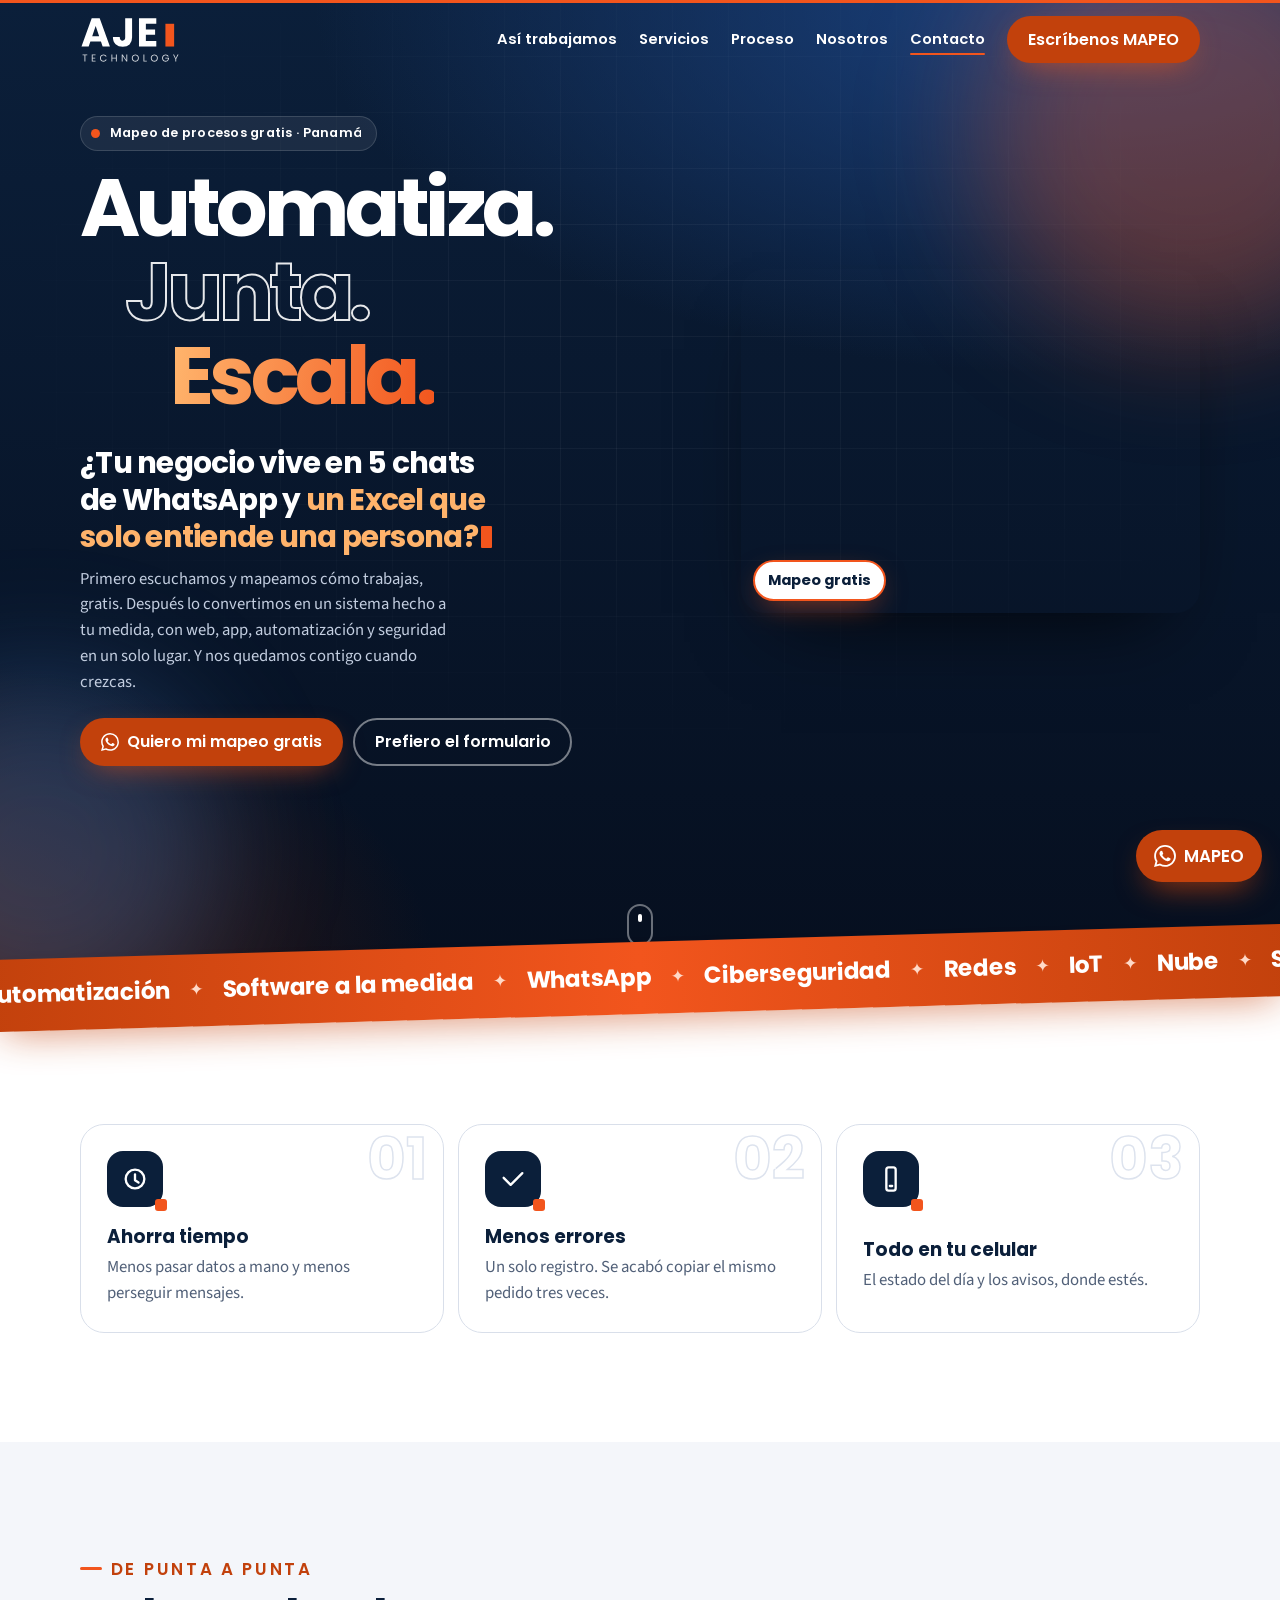
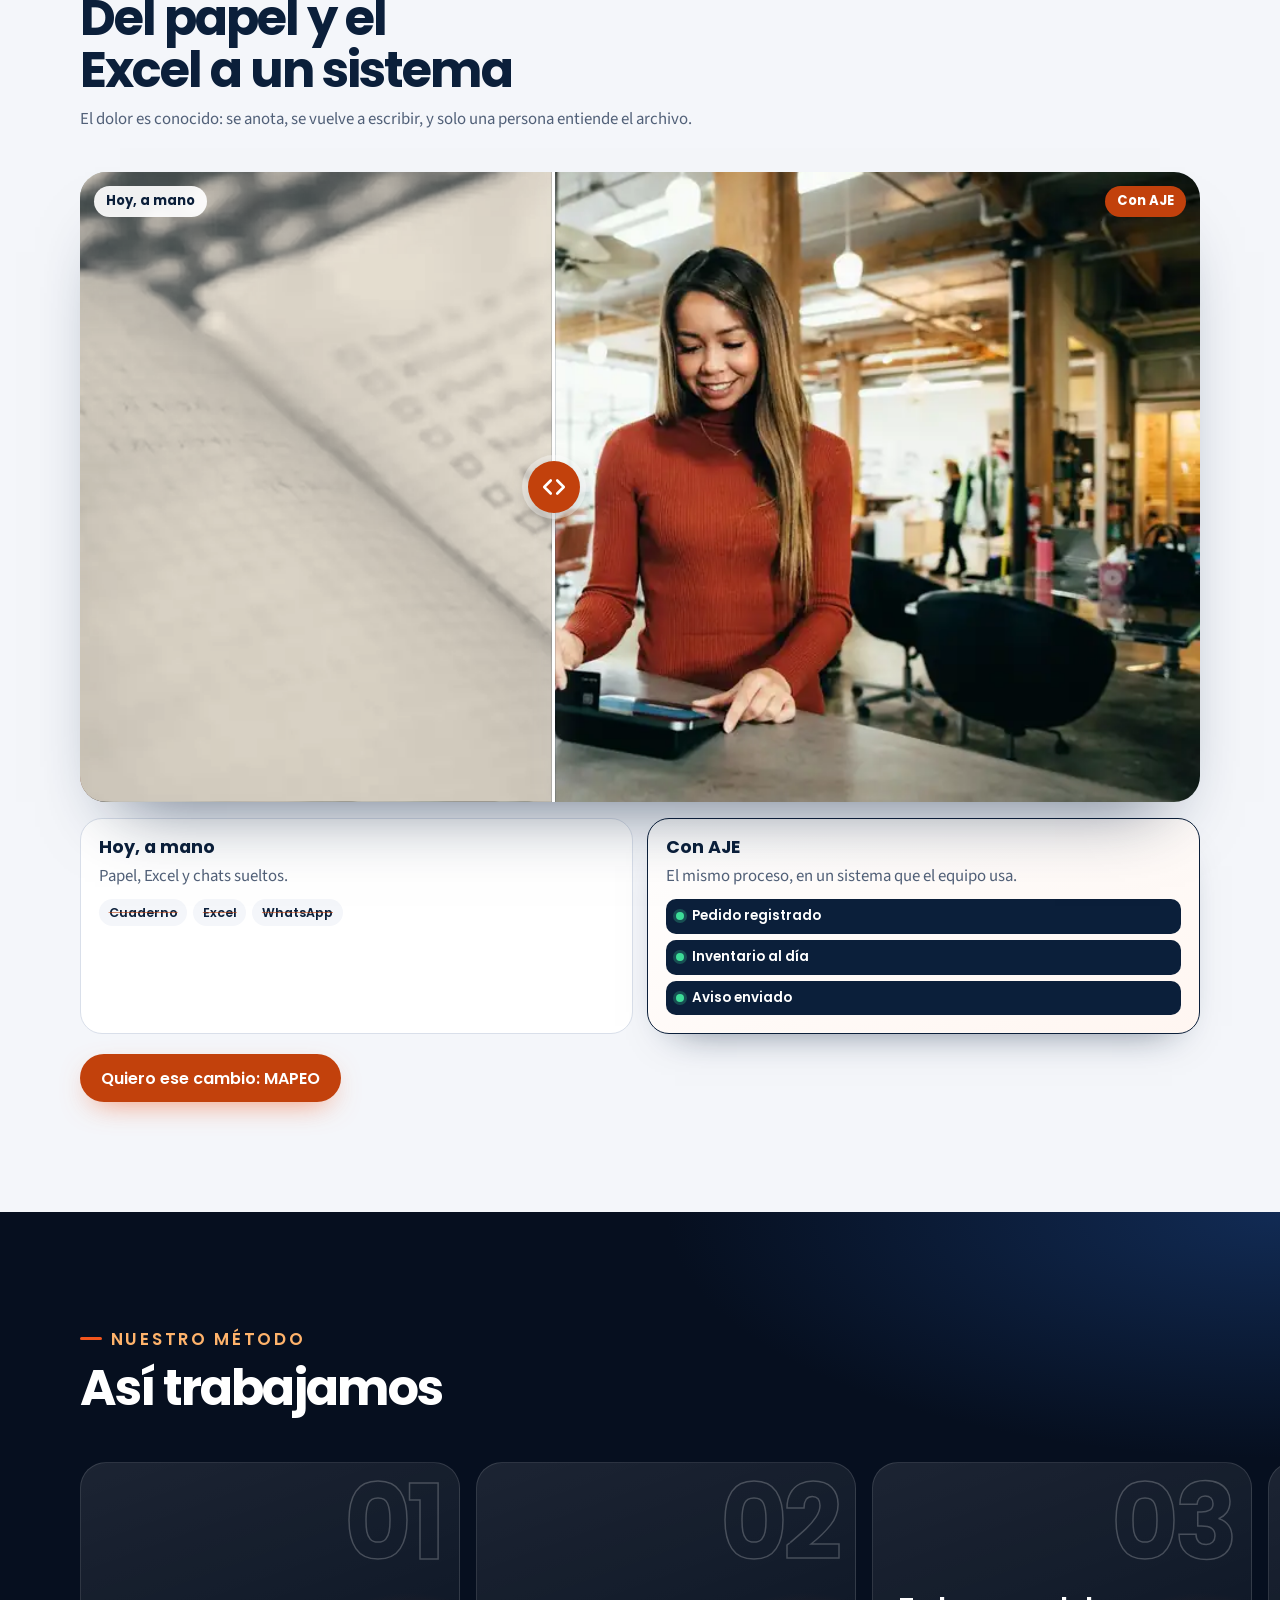
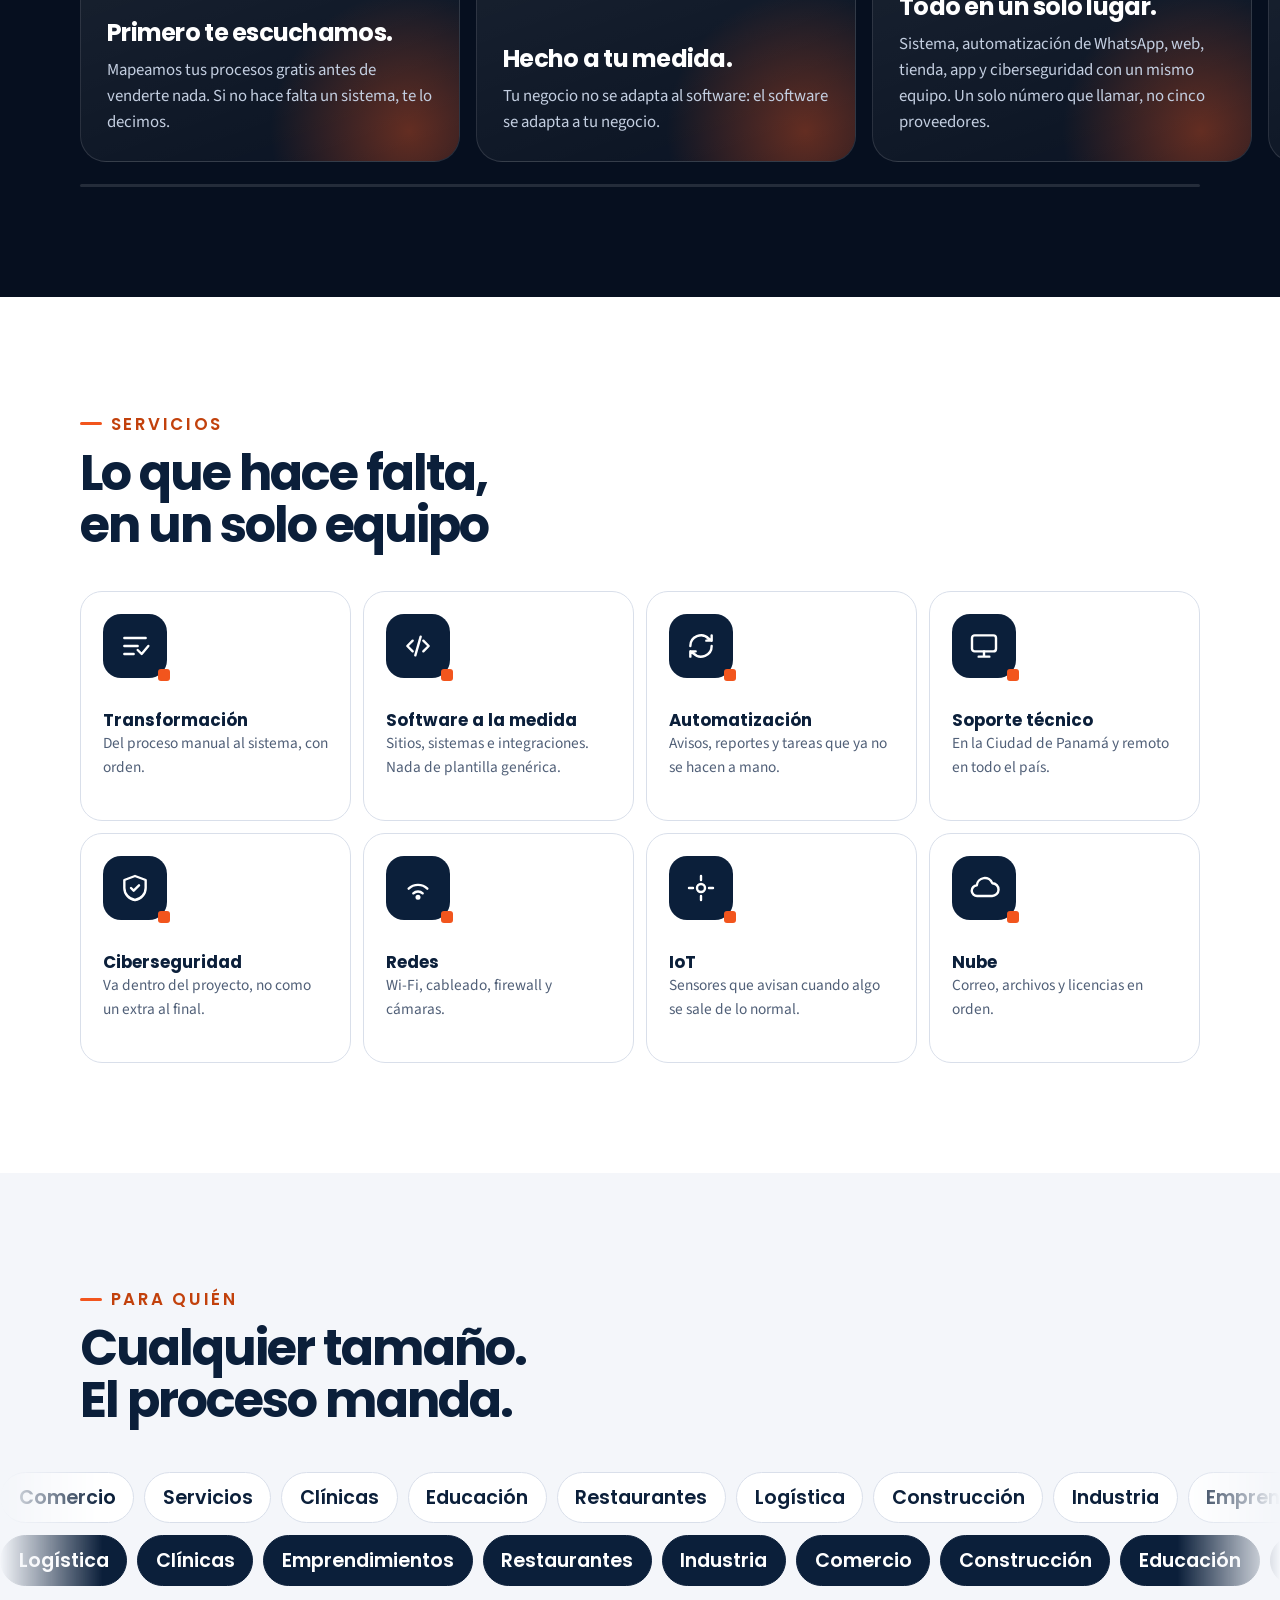
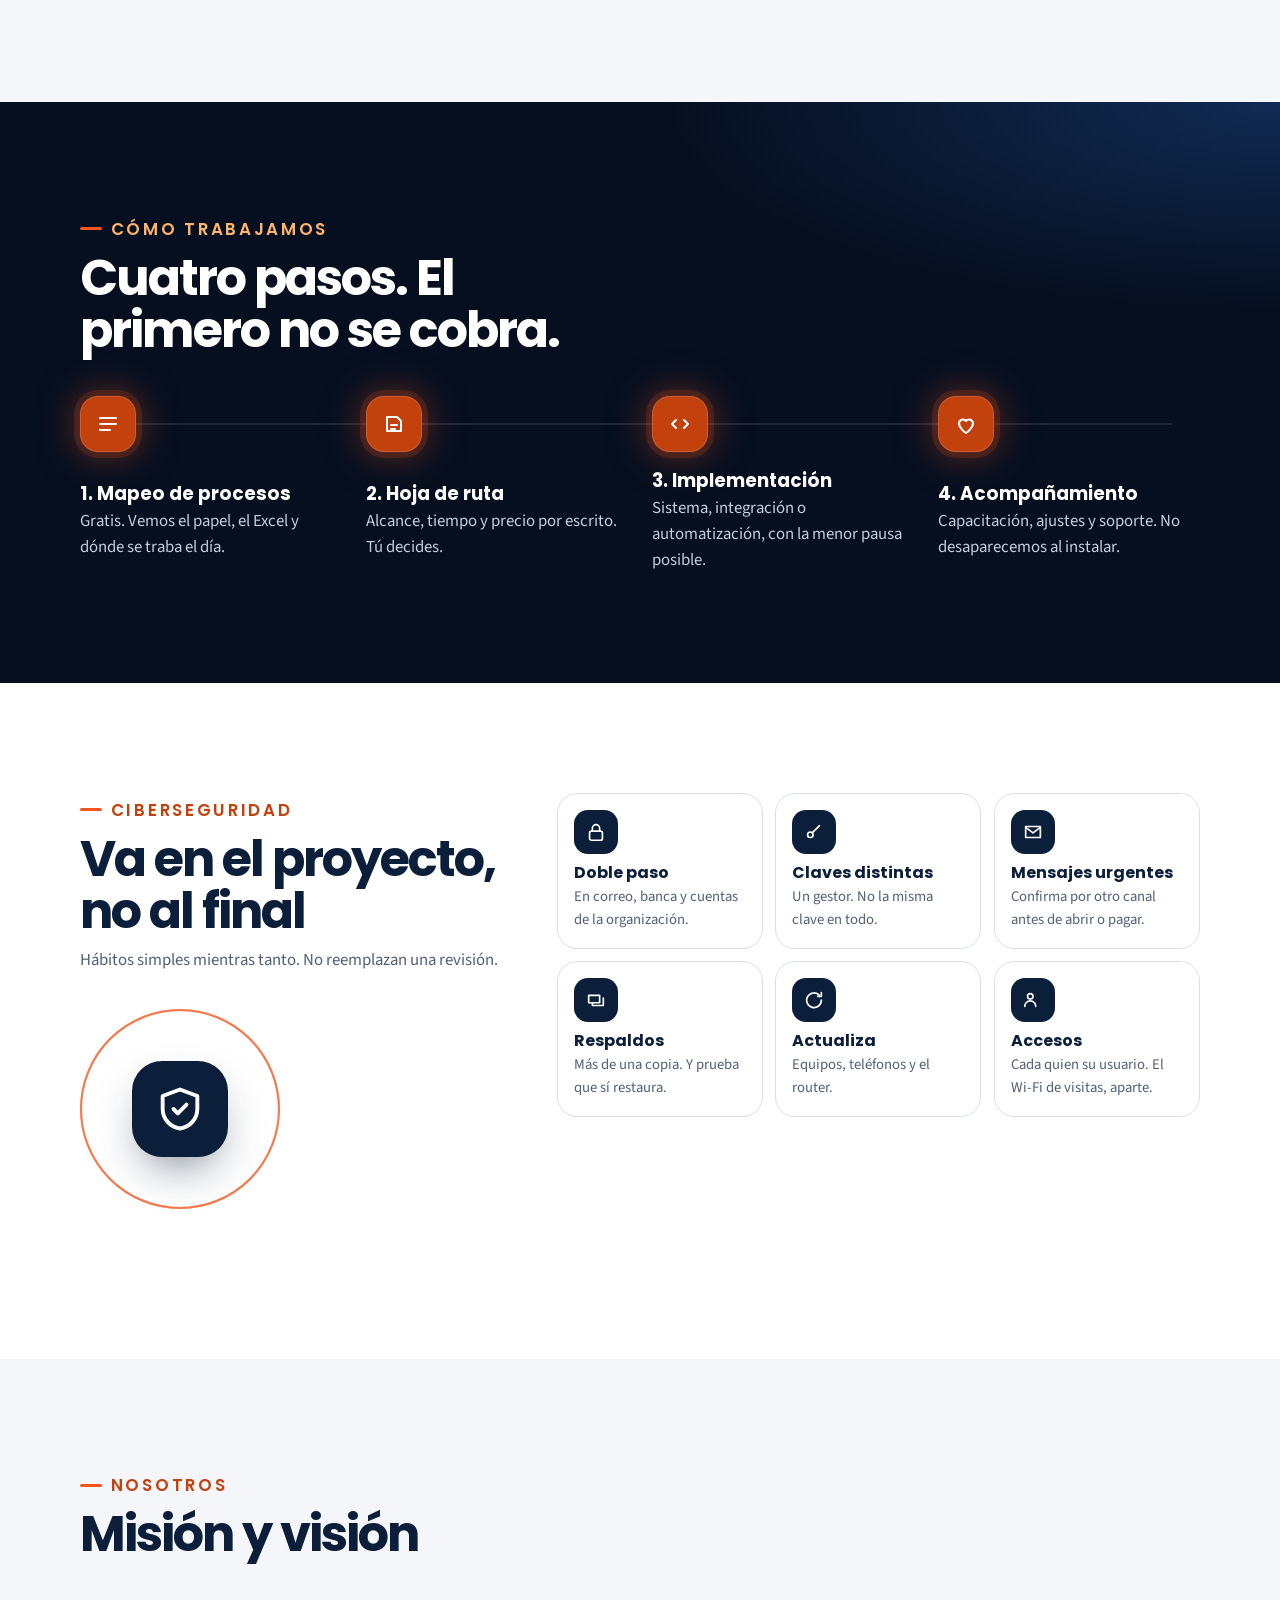
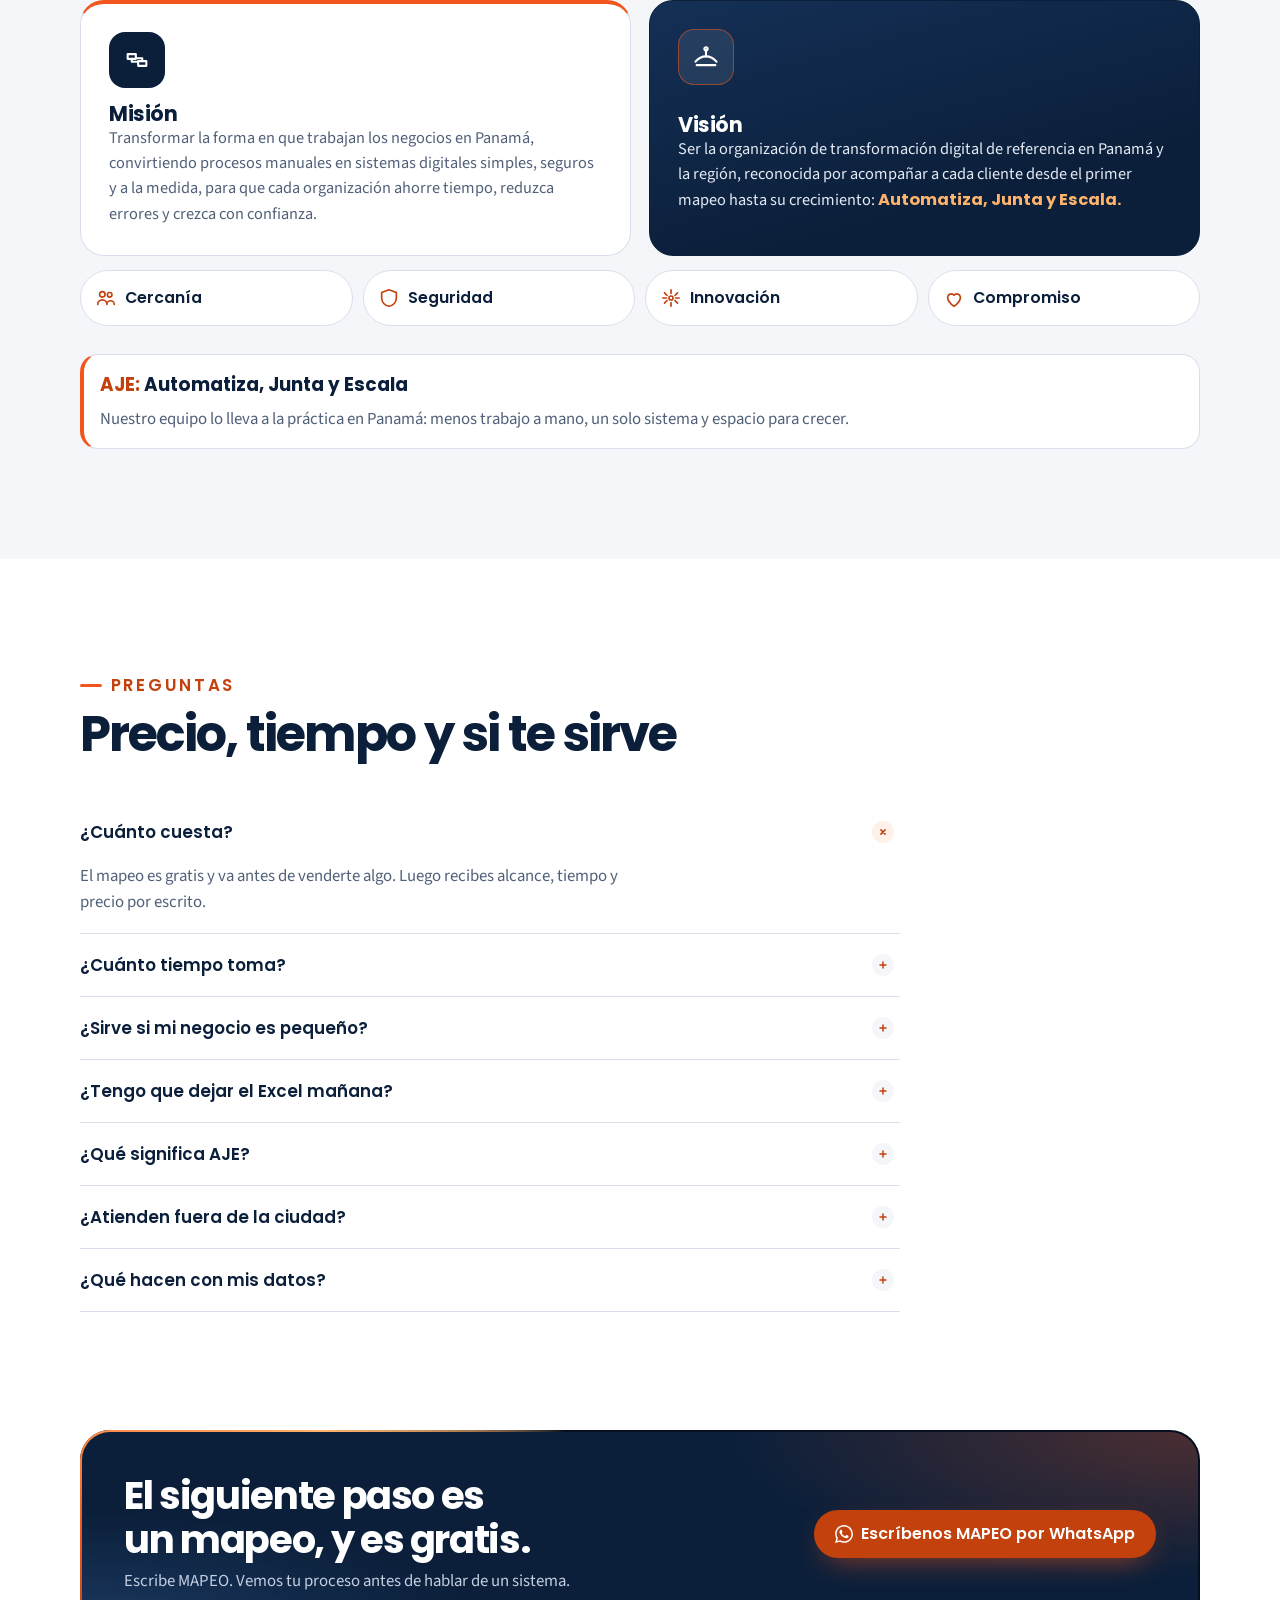
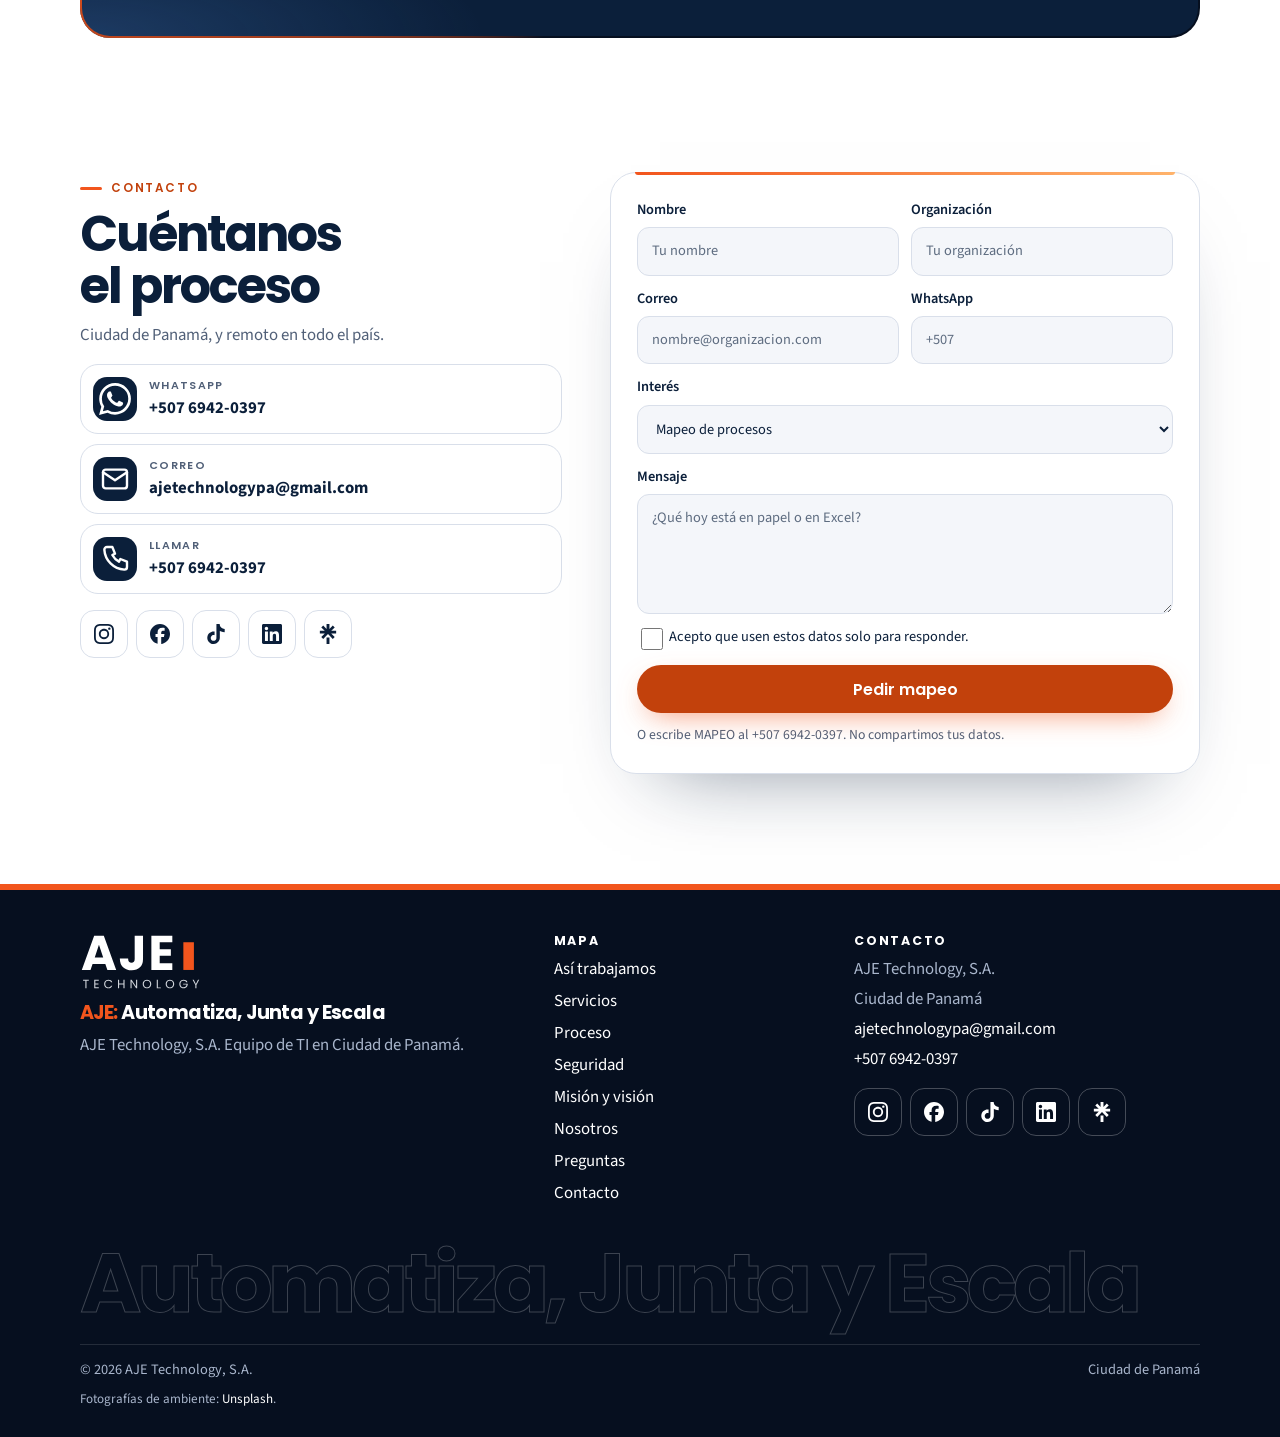
==== commit 79590c84: "Muda el sitio a Cloudflare en ajetechnologypa.com con rediseño animado. - Publica en Cloudflare Work" ====
--- a/index.html
+++ b/index.html
@@ -8,21 +8,21 @@
 <meta name="author" content="AJE Technology, S.A.">
 <meta name="robots" content="index, follow">
 <meta name="theme-color" content="#0B1F3A">
-<link rel="canonical" href="https://sharkstar03.github.io/aje-technology/">
+<link rel="canonical" href="https://ajetechnologypa.com/">
 <meta property="og:type" content="website">
 <meta property="og:locale" content="es_PA">
 <meta property="og:site_name" content="AJE Technology">
 <meta property="og:title" content="AJE: Automatiza, Junta y Escala | AJE Technology">
 <meta property="og:description" content="Menos papel, menos errores y tu operación en el celular. Mapeo de procesos gratis con un equipo panameño de TI.">
-<meta property="og:url" content="https://sharkstar03.github.io/aje-technology/">
-<meta property="og:image" content="https://sharkstar03.github.io/aje-technology/assets/img/og.png">
+<meta property="og:url" content="https://ajetechnologypa.com/">
+<meta property="og:image" content="https://ajetechnologypa.com/assets/img/og.png">
 <meta property="og:image:width" content="1200">
 <meta property="og:image:height" content="630">
 <meta property="og:image:alt" content="AJE Technology. AJE: Automatiza, Junta y Escala.">
 <meta name="twitter:card" content="summary_large_image">
 <meta name="twitter:title" content="AJE: Automatiza, Junta y Escala | AJE Technology">
 <meta name="twitter:description" content="Menos papel, menos errores y tu operación en el celular. Mapeo de procesos gratis con un equipo panameño de TI.">
-<meta name="twitter:image" content="https://sharkstar03.github.io/aje-technology/assets/img/og.png">
+<meta name="twitter:image" content="https://ajetechnologypa.com/assets/img/og.png">
 <link rel="icon" href="favicon.svg" type="image/svg+xml">
 <link rel="icon" href="favicon-32.png" type="image/png" sizes="32x32">
 <link rel="apple-touch-icon" href="apple-touch-icon.png">
@@ -38,6 +38,7 @@
   var save = navigator.connection && navigator.connection.saveData;
   var cores = navigator.hardwareConcurrency || 8;
   var memory = navigator.deviceMemory || 8;
+  if (!reduce && !save && !(cores <= 4 && memory <= 4)) root.classList.add("fx");
   if (!reduce && wide && !save && !(cores <= 4 && memory <= 4)) root.classList.add("scene-on");
 })();
 </script>
@@ -50,8 +51,8 @@
       "@type": "ProfessionalService",
       "name": "AJE Technology, S.A.",
       "slogan": "AJE: Automatiza, Junta y Escala",
-      "url": "https://sharkstar03.github.io/aje-technology/",
-      "image": "https://sharkstar03.github.io/aje-technology/assets/img/og.png",
+      "url": "https://ajetechnologypa.com/",
+      "image": "https://ajetechnologypa.com/assets/img/og.png",
       "email": "ajetechnologypa@gmail.com",
       "telephone": "+50769420397",
       "address": {"@type": "PostalAddress", "addressLocality": "Ciudad de Panamá", "addressCountry": "PA"},
@@ -87,9 +88,9 @@
   <symbol id="i-linktree" viewBox="0 0 24 24"><path d="m13.73635 5.85251 4.00467-4.11665 2.3248 2.3808-4.20064 4.00466h5.9085v3.30473h-5.9365l4.22865 4.10766-2.3248 2.3338L12.0005 12.099l-5.74052 5.76852-2.3248-2.3248 4.22864-4.10766h-5.9375V8.12132h5.9085L3.93417 4.11666l2.3248-2.3808 4.00468 4.11665V0h3.4727zm-3.4727 10.30614h3.4727V24h-3.4727z"/></symbol>
   <symbol id="i-whatsapp" viewBox="0 0 24 24"><path d="M17.472 14.382c-.297-.149-1.758-.867-2.03-.967-.273-.099-.471-.148-.67.15-.197.297-.767.966-.94 1.164-.173.199-.347.223-.644.075-.297-.15-1.255-.463-2.39-1.475-.883-.788-1.48-1.761-1.653-2.059-.173-.297-.018-.458.13-.606.134-.133.298-.347.446-.52.149-.174.198-.298.298-.497.099-.198.05-.371-.025-.52-.075-.149-.669-1.612-.916-2.207-.242-.579-.487-.5-.669-.51-.173-.008-.371-.01-.57-.01-.198 0-.52.074-.792.372-.272.297-1.04 1.016-1.04 2.479 0 1.462 1.065 2.875 1.213 3.074.149.198 2.096 3.2 5.077 4.487.709.306 1.262.489 1.694.625.712.227 1.36.195 1.871.118.571-.085 1.758-.719 2.006-1.413.248-.694.248-1.289.173-1.413-.074-.124-.272-.198-.57-.347m-5.421 7.403h-.004a9.87 9.87 0 01-5.031-1.378l-.361-.214-3.741.982.998-3.648-.235-.374a9.86 9.86 0 01-1.51-5.26c.001-5.45 4.436-9.884 9.888-9.884 2.64 0 5.122 1.03 6.988 2.898a9.825 9.825 0 012.893 6.994c-.003 5.45-4.437 9.884-9.885 9.884m8.413-18.297A11.815 11.815 0 0012.05 0C5.495 0 .16 5.335.157 11.892c0 2.096.547 4.142 1.588 5.945L.057 24l6.305-1.654a11.882 11.882 0 005.683 1.448h.005c6.554 0 11.89-5.335 11.893-11.893a11.821 11.821 0 00-3.48-8.413Z"/></symbol>
 </svg>
-<header>
+<header class="on-dark">
   <nav class="wrap nav" aria-label="Principal">
-    <a class="brand" href="#inicio"><img src="logo.svg" alt="AJE Technology" width="210" height="97"></a>
+    <a class="brand" href="#inicio"><img class="logo-on-dark" src="logo-dark.svg" alt="AJE Technology" width="210" height="97"><img class="logo-on-light" src="logo.svg" alt="" width="210" height="97"></a>
     <button class="menu-toggle" type="button" aria-expanded="false" aria-controls="menu" aria-label="Abrir menú"><span></span></button>
     <ul id="menu" class="nav-links">
       <li><a href="#asi-trabajamos">Así trabajamos</a></li>
@@ -100,24 +101,22 @@
       <li><a class="btn btn-primary" href="https://wa.me/50769420397?text=MAPEO" target="_blank" rel="noopener noreferrer">Escríbenos MAPEO</a></li>
     </ul>
   </nav>
+  <span class="progress" aria-hidden="true"></span>
 </header>
 
 <main id="inicio">
   <section class="hero" id="contenido" aria-labelledby="hero-title">
-    <span class="shape shape-a" aria-hidden="true"></span>
-    <span class="shape shape-b" aria-hidden="true"></span>
+    <canvas class="net" aria-hidden="true"></canvas>
+    <span class="orb orb-a" aria-hidden="true"></span>
+    <span class="orb orb-b" aria-hidden="true"></span>
     <div class="wrap hero-grid">
-      <div>
-        <p class="tagline"><b>AJE:</b> Automatiza, Junta y Escala</p>
+      <div class="hero-copy">
+        <p class="kicker"><span class="pulse" aria-hidden="true"></span>Mapeo de procesos gratis · Panamá</p>
+        <p class="kinetic"><span class="sr-only">AJE: Automatiza, Junta y Escala</span><span class="kw" aria-hidden="true"><span>Automatiza.</span></span><span class="kw kw-outline" aria-hidden="true"><span>Junta.</span></span><span class="kw kw-glow" aria-hidden="true"><span>Escala.</span></span></p>
         <h1 id="hero-title">¿Tu negocio vive en 5 chats de WhatsApp y <em>un Excel que solo entiende una persona?</em><span class="cursor" aria-hidden="true"></span></h1>
         <p class="lead">Primero escuchamos y mapeamos cómo trabajas, gratis. Después lo convertimos en un sistema hecho a tu medida, con web, app, automatización y seguridad en un solo lugar. Y nos quedamos contigo cuando crezcas.</p>
-        <ul class="props">
-          <li><i></i> Ahorra tiempo</li>
-          <li><i></i> Menos errores</li>
-          <li><i></i> Todo en tu celular</li>
-        </ul>
         <div class="cta">
-          <a class="btn btn-primary" href="https://wa.me/50769420397?text=MAPEO" target="_blank" rel="noopener noreferrer"><svg aria-hidden="true"><use href="#i-whatsapp"></use></svg>Quiero mi mapeo gratis</a>
+          <a class="btn btn-primary magnetic" href="https://wa.me/50769420397?text=MAPEO" target="_blank" rel="noopener noreferrer"><svg aria-hidden="true"><use href="#i-whatsapp"></use></svg>Quiero mi mapeo gratis</a>
           <a class="btn btn-ghost" href="#contacto">Prefiero el formulario</a>
         </div>
       </div>
@@ -143,13 +142,21 @@
         <p class="badge">Mapeo gratis</p>
       </div>
     </div>
-  </section>
-
-  <section aria-label="Beneficios">
+    <a class="scroll-cue" href="#beneficios" aria-label="Bajar a los beneficios"><span></span></a>
+  </section>
+
+  <div class="ribbon-wrap" aria-hidden="true"><div class="ribbon">
+    <div class="ribbon-track">
+      <span>Automatización</span><span>Software a la medida</span><span>WhatsApp</span><span>Ciberseguridad</span><span>Redes</span><span>IoT</span><span>Nube</span><span>Soporte técnico</span>
+      <span>Automatización</span><span>Software a la medida</span><span>WhatsApp</span><span>Ciberseguridad</span><span>Redes</span><span>IoT</span><span>Nube</span><span>Soporte técnico</span>
+    </div>
+  </div></div>
+
+  <section id="beneficios" aria-label="Beneficios">
     <div class="wrap benefits">
-      <article class="benefit reveal"><span class="mark" aria-hidden="true"><svg viewBox="0 0 24 24"><circle cx="12" cy="12" r="8"/><path d="M12 8v5l3 2"/></svg></span><div><strong>Ahorra tiempo</strong><p>Menos pasar datos a mano y menos perseguir mensajes.</p></div></article>
-      <article class="benefit reveal"><span class="mark" aria-hidden="true"><svg viewBox="0 0 24 24"><path d="M20 7 10 17l-6-6"/></svg></span><div><strong>Menos errores</strong><p>Un solo registro. Se acabó copiar el mismo pedido tres veces.</p></div></article>
-      <article class="benefit reveal"><span class="mark" aria-hidden="true"><svg viewBox="0 0 24 24"><rect x="8" y="2" width="8" height="20" rx="2"/><path d="M11 18h2"/></svg></span><div><strong>Todo en tu celular</strong><p>El estado del día y los avisos, donde estés.</p></div></article>
+      <article class="benefit reveal tilt"><span class="b-num" aria-hidden="true">01</span><span class="mark" aria-hidden="true"><svg viewBox="0 0 24 24"><circle cx="12" cy="12" r="8" pathLength="1"/><path d="M12 8v5l3 2" pathLength="1"/></svg></span><div><strong>Ahorra tiempo</strong><p>Menos pasar datos a mano y menos perseguir mensajes.</p></div></article>
+      <article class="benefit reveal tilt"><span class="b-num" aria-hidden="true">02</span><span class="mark" aria-hidden="true"><svg viewBox="0 0 24 24"><path d="M20 7 10 17l-6-6" pathLength="1"/></svg></span><div><strong>Menos errores</strong><p>Un solo registro. Se acabó copiar el mismo pedido tres veces.</p></div></article>
+      <article class="benefit reveal tilt"><span class="b-num" aria-hidden="true">03</span><span class="mark" aria-hidden="true"><svg viewBox="0 0 24 24"><rect x="8" y="2" width="8" height="20" rx="2" pathLength="1"/><path d="M11 18h2" pathLength="1"/></svg></span><div><strong>Todo en tu celular</strong><p>El estado del día y los avisos, donde estés.</p></div></article>
     </div>
   </section>
 
@@ -160,115 +167,130 @@
         <h2 id="cambio-title">Del papel y el Excel a un sistema</h2>
         <p>El dolor es conocido: se anota, se vuelve a escribir, y solo una persona entiende el archivo.</p>
       </div>
+      <div class="compare reveal" style="--pos:50%">
+        <img class="cmp-after" src="assets/img/despues.webp" width="960" height="720" alt="Local atendiendo un pedido desde una tablet" loading="lazy" decoding="async">
+        <div class="cmp-before"><img src="assets/img/antes.webp" width="960" height="720" alt="Escritorio con cuaderno, papeles y una laptop" loading="lazy" decoding="async"></div>
+        <span class="cmp-tag cmp-tag-before" aria-hidden="true">Hoy, a mano</span>
+        <span class="cmp-tag cmp-tag-after" aria-hidden="true">Con AJE</span>
+        <span class="cmp-handle" aria-hidden="true"><svg viewBox="0 0 24 24"><path d="m9 6-6 6 6 6M15 6l6 6-6 6"/></svg></span>
+        <input class="cmp-range" type="range" min="0" max="100" value="50" aria-label="Desliza para comparar el trabajo a mano con el trabajo con AJE">
+      </div>
       <div class="ba">
         <article class="panel reveal">
-          <img src="assets/img/antes.webp" width="960" height="720" alt="Escritorio con cuaderno, papeles y una laptop" loading="lazy" decoding="async">
-          <div class="body">
-            <h3>Hoy, a mano</h3>
-            <p>Papel, Excel y chats sueltos.</p>
-            <div class="chip-row"><span>Cuaderno</span><span>Excel</span><span>WhatsApp</span></div>
-          </div>
+          <h3>Hoy, a mano</h3>
+          <p>Papel, Excel y chats sueltos.</p>
+          <div class="chip-row"><span>Cuaderno</span><span>Excel</span><span>WhatsApp</span></div>
         </article>
         <article class="panel good reveal">
-          <img src="assets/img/despues.webp" width="960" height="720" alt="Local atendiendo un pedido desde una tablet" loading="lazy" decoding="async">
-          <div class="body">
-            <h3>Con AJE</h3>
-            <p>El mismo proceso, en un sistema que el equipo usa.</p>
-            <div class="flow-ui" aria-hidden="true"><b>Pedido registrado</b><b>Inventario al día</b><b>Aviso enviado</b></div>
-          </div>
+          <h3>Con AJE</h3>
+          <p>El mismo proceso, en un sistema que el equipo usa.</p>
+          <div class="flow-ui" aria-hidden="true"><b>Pedido registrado</b><b>Inventario al día</b><b>Aviso enviado</b></div>
         </article>
       </div>
-      <div class="cta" style="margin-top:16px">
+      <div class="cta">
         <a class="btn btn-primary" href="https://wa.me/50769420397?text=MAPEO" target="_blank" rel="noopener noreferrer">Quiero ese cambio: MAPEO</a>
       </div>
     </div>
   </section>
 
-  <section id="asi-trabajamos" aria-labelledby="asi-title">
-    <div class="wrap">
-      <div class="section-head reveal">
-        <p class="eyebrow">Nuestro método</p>
-        <h2 id="asi-title">Así trabajamos</h2>
-      </div>
-      <div class="why">
-        <article class="reveal"><h3>1. Primero te escuchamos.</h3><p>Mapeamos tus procesos gratis antes de venderte nada. Si no hace falta un sistema, te lo decimos.</p></article>
-        <article class="reveal"><h3>2. Hecho a tu medida.</h3><p>Tu negocio no se adapta al software: el software se adapta a tu negocio.</p></article>
-        <article class="reveal"><h3>3. Todo en un solo lugar.</h3><p>Sistema, automatización de WhatsApp, web, tienda, app y ciberseguridad con un mismo equipo. Un solo número que llamar, no cinco proveedores.</p></article>
-        <article class="reveal"><h3>4. En panameño, sin enredos.</h3><p>Nuestro equipo es local y te explica todo en sencillo. Cero jerga.</p></article>
-        <article class="reveal"><h3>5. Seguimos después de entregar.</h3><p>Te damos soporte y el sistema crece contigo. Automatiza, Junta y Escala.</p></article>
-      </div>
-    </div>
-  </section>
-
-  <section id="servicios" class="alt" aria-labelledby="serv-title">
+  <section id="asi-trabajamos" class="dark pin" aria-labelledby="asi-title">
+    <div class="pin-sticky">
+      <div class="wrap">
+        <div class="section-head reveal">
+          <p class="eyebrow">Nuestro método</p>
+          <h2 id="asi-title">Así trabajamos</h2>
+        </div>
+      </div>
+      <div class="pin-track">
+        <article class="step"><span class="step-num">01</span><h3>Primero te escuchamos.</h3><p>Mapeamos tus procesos gratis antes de venderte nada. Si no hace falta un sistema, te lo decimos.</p></article>
+        <article class="step"><span class="step-num">02</span><h3>Hecho a tu medida.</h3><p>Tu negocio no se adapta al software: el software se adapta a tu negocio.</p></article>
+        <article class="step"><span class="step-num">03</span><h3>Todo en un solo lugar.</h3><p>Sistema, automatización de WhatsApp, web, tienda, app y ciberseguridad con un mismo equipo. Un solo número que llamar, no cinco proveedores.</p></article>
+        <article class="step"><span class="step-num">04</span><h3>En panameño, sin enredos.</h3><p>Nuestro equipo es local y te explica todo en sencillo. Cero jerga.</p></article>
+        <article class="step"><span class="step-num">05</span><h3>Seguimos después de entregar.</h3><p>Te damos soporte y el sistema crece contigo. Automatiza, Junta y Escala.</p></article>
+      </div>
+      <div class="wrap"><div class="pin-bar" aria-hidden="true"><span></span></div></div>
+    </div>
+  </section>
+
+  <section id="servicios" aria-labelledby="serv-title">
     <div class="wrap">
       <div class="section-head reveal">
         <p class="eyebrow">Servicios</p>
         <h2 id="serv-title">Lo que hace falta, en un solo equipo</h2>
       </div>
       <div class="services">
-        <article class="card reveal"><div class="art" aria-hidden="true"><svg viewBox="0 0 24 24"><path d="M4 6h16M4 12h10M4 18h7"/><path d="m14 15 3 3 5-6"/></svg></div><div><h3>Transformación</h3><p>Del proceso manual al sistema, con orden.</p></div></article>
-        <article class="card reveal"><div class="art" aria-hidden="true"><svg viewBox="0 0 24 24"><path d="m8 8-4 4 4 4M16 8l4 4-4 4M14 5l-4 14"/></svg></div><div><h3>Software a la medida</h3><p>Sitios, sistemas e integraciones. Nada de plantilla genérica.</p></div></article>
-        <article class="card reveal"><div class="art" aria-hidden="true"><svg viewBox="0 0 24 24"><path d="M4 12a8 8 0 0 1 13.7-5.6L20 8M20 4v4h-4M20 12a8 8 0 0 1-13.7 5.6L4 16M4 20v-4h4"/></svg></div><div><h3>Automatización</h3><p>Avisos, reportes y tareas que ya no se hacen a mano.</p></div></article>
-        <article class="card reveal"><div class="art" aria-hidden="true"><svg viewBox="0 0 24 24"><rect x="3" y="4" width="18" height="12" rx="2"/><path d="M8 20h8M12 16v4"/></svg></div><div><h3>Soporte técnico</h3><p>En la Ciudad de Panamá y remoto en todo el país.</p></div></article>
-        <article class="card reveal"><div class="art" aria-hidden="true"><svg viewBox="0 0 24 24"><path d="M12 3 4 6v6c0 4.5 3.4 8.3 8 9 4.6-.7 8-4.5 8-9V6Z"/><path d="m9 12 2 2 4-4"/></svg></div><div><h3>Ciberseguridad</h3><p>Va dentro del proyecto, no como un extra al final.</p></div></article>
-        <article class="card reveal"><div class="art" aria-hidden="true"><svg viewBox="0 0 24 24"><path d="M5 12.5a10 10 0 0 1 14 0M8.5 16a5 5 0 0 1 7 0"/><circle cx="12" cy="19" r="1"/></svg></div><div><h3>Redes</h3><p>Wi-Fi, cableado, firewall y cámaras.</p></div></article>
-        <article class="card reveal"><div class="art" aria-hidden="true"><svg viewBox="0 0 24 24"><circle cx="12" cy="12" r="3"/><path d="M12 3v3M12 18v3M3 12h3M18 12h3"/></svg></div><div><h3>IoT</h3><p>Sensores que avisan cuando algo se sale de lo normal.</p></div></article>
-        <article class="card reveal"><div class="art" aria-hidden="true"><svg viewBox="0 0 24 24"><path d="M7 18a4 4 0 0 1-.4-8 6 6 0 0 1 11.6-1.6A4.5 4.5 0 1 1 18 18Z"/></svg></div><div><h3>Nube</h3><p>Correo, archivos y licencias en orden.</p></div></article>
-      </div>
-    </div>
-  </section>
-
-  <section aria-labelledby="sec-title">
+        <article class="card reveal tilt"><div class="art" aria-hidden="true"><svg viewBox="0 0 24 24"><path d="M4 6h16M4 12h10M4 18h7"/><path d="m14 15 3 3 5-6"/></svg></div><div><h3>Transformación</h3><p>Del proceso manual al sistema, con orden.</p></div></article>
+        <article class="card reveal tilt"><div class="art" aria-hidden="true"><svg viewBox="0 0 24 24"><path d="m8 8-4 4 4 4M16 8l4 4-4 4M14 5l-4 14"/></svg></div><div><h3>Software a la medida</h3><p>Sitios, sistemas e integraciones. Nada de plantilla genérica.</p></div></article>
+        <article class="card reveal tilt"><div class="art" aria-hidden="true"><svg viewBox="0 0 24 24"><path d="M4 12a8 8 0 0 1 13.7-5.6L20 8M20 4v4h-4M20 12a8 8 0 0 1-13.7 5.6L4 16M4 20v-4h4"/></svg></div><div><h3>Automatización</h3><p>Avisos, reportes y tareas que ya no se hacen a mano.</p></div></article>
+        <article class="card reveal tilt"><div class="art" aria-hidden="true"><svg viewBox="0 0 24 24"><rect x="3" y="4" width="18" height="12" rx="2"/><path d="M8 20h8M12 16v4"/></svg></div><div><h3>Soporte técnico</h3><p>En la Ciudad de Panamá y remoto en todo el país.</p></div></article>
+        <article class="card reveal tilt"><div class="art" aria-hidden="true"><svg viewBox="0 0 24 24"><path d="M12 3 4 6v6c0 4.5 3.4 8.3 8 9 4.6-.7 8-4.5 8-9V6Z"/><path d="m9 12 2 2 4-4"/></svg></div><div><h3>Ciberseguridad</h3><p>Va dentro del proyecto, no como un extra al final.</p></div></article>
+        <article class="card reveal tilt"><div class="art" aria-hidden="true"><svg viewBox="0 0 24 24"><path d="M5 12.5a10 10 0 0 1 14 0M8.5 16a5 5 0 0 1 7 0"/><circle cx="12" cy="19" r="1"/></svg></div><div><h3>Redes</h3><p>Wi-Fi, cableado, firewall y cámaras.</p></div></article>
+        <article class="card reveal tilt"><div class="art" aria-hidden="true"><svg viewBox="0 0 24 24"><circle cx="12" cy="12" r="3"/><path d="M12 3v3M12 18v3M3 12h3M18 12h3"/></svg></div><div><h3>IoT</h3><p>Sensores que avisan cuando algo se sale de lo normal.</p></div></article>
+        <article class="card reveal tilt"><div class="art" aria-hidden="true"><svg viewBox="0 0 24 24"><path d="M7 18a4 4 0 0 1-.4-8 6 6 0 0 1 11.6-1.6A4.5 4.5 0 1 1 18 18Z"/></svg></div><div><h3>Nube</h3><p>Correo, archivos y licencias en orden.</p></div></article>
+      </div>
+    </div>
+  </section>
+
+  <section class="who alt" aria-labelledby="sec-title">
     <div class="wrap">
       <div class="section-head reveal"><p class="eyebrow">Para quién</p><h2 id="sec-title">Cualquier tamaño. El proceso manda.</h2></div>
-      <ul class="tags reveal">
-        <li>Comercio</li><li>Servicios</li><li>Clínicas</li><li>Educación</li><li>Restaurantes</li><li>Logística</li><li>Construcción</li><li>Industria</li><li>Emprendimientos</li>
-      </ul>
-    </div>
-  </section>
-
-  <section id="proceso" class="alt" aria-labelledby="pro-title">
+    </div>
+    <div class="marquee">
+      <div class="marquee-track">
+        <ul class="tags"><li>Comercio</li><li>Servicios</li><li>Clínicas</li><li>Educación</li><li>Restaurantes</li><li>Logística</li><li>Construcción</li><li>Industria</li><li>Emprendimientos</li></ul>
+        <ul class="tags" aria-hidden="true"><li>Comercio</li><li>Servicios</li><li>Clínicas</li><li>Educación</li><li>Restaurantes</li><li>Logística</li><li>Construcción</li><li>Industria</li><li>Emprendimientos</li></ul>
+      </div>
+    </div>
+    <div class="marquee marquee-rev" aria-hidden="true">
+      <div class="marquee-track">
+        <ul class="tags"><li>Logística</li><li>Clínicas</li><li>Emprendimientos</li><li>Restaurantes</li><li>Industria</li><li>Comercio</li><li>Construcción</li><li>Educación</li><li>Servicios</li></ul>
+        <ul class="tags"><li>Logística</li><li>Clínicas</li><li>Emprendimientos</li><li>Restaurantes</li><li>Industria</li><li>Comercio</li><li>Construcción</li><li>Educación</li><li>Servicios</li></ul>
+      </div>
+    </div>
+  </section>
+
+  <section id="proceso" class="dark" aria-labelledby="pro-title">
     <div class="wrap">
       <div class="section-head reveal">
         <p class="eyebrow">Cómo trabajamos</p>
         <h2 id="pro-title">Cuatro pasos. El primero no se cobra.</h2>
       </div>
       <ol class="timeline">
-        <li class="reveal"><span class="tic" aria-hidden="true"><svg viewBox="0 0 24 24"><path d="M4 6h16M4 12h16M4 18h10"/></svg></span><div><h3>1. Mapeo de procesos</h3><p>Gratis. Vemos el papel, el Excel y dónde se traba el día.</p></div></li>
-        <li class="reveal"><span class="tic" aria-hidden="true"><svg viewBox="0 0 24 24"><path d="M5 19V5h10l4 4v10Z"/><path d="M9 13h6M9 17h4"/></svg></span><div><h3>2. Hoja de ruta</h3><p>Alcance, tiempo y precio por escrito. Tú decides.</p></div></li>
-        <li class="reveal"><span class="tic" aria-hidden="true"><svg viewBox="0 0 24 24"><path d="m8 8-4 4 4 4M16 8l4 4-4 4"/></svg></span><div><h3>3. Implementación</h3><p>Sistema, integración o automatización, con la menor pausa posible.</p></div></li>
-        <li class="reveal"><span class="tic" aria-hidden="true"><svg viewBox="0 0 24 24"><path d="M12 21s-7-4.4-7-10a4 4 0 0 1 7-2 4 4 0 0 1 7 2c0 5.6-7 10-7 10Z"/></svg></span><div><h3>4. Acompañamiento</h3><p>Capacitación, ajustes y soporte. No desaparecemos al instalar.</p></div></li>
+        <li class="reveal"><span class="tic" aria-hidden="true"><svg viewBox="0 0 24 24"><path d="M4 6h16M4 12h16M4 18h10" pathLength="1"/></svg></span><div><h3>1. Mapeo de procesos</h3><p>Gratis. Vemos el papel, el Excel y dónde se traba el día.</p></div></li>
+        <li class="reveal"><span class="tic" aria-hidden="true"><svg viewBox="0 0 24 24"><path d="M5 19V5h10l4 4v10Z" pathLength="1"/><path d="M9 13h6M9 17h4" pathLength="1"/></svg></span><div><h3>2. Hoja de ruta</h3><p>Alcance, tiempo y precio por escrito. Tú decides.</p></div></li>
+        <li class="reveal"><span class="tic" aria-hidden="true"><svg viewBox="0 0 24 24"><path d="m8 8-4 4 4 4M16 8l4 4-4 4" pathLength="1"/></svg></span><div><h3>3. Implementación</h3><p>Sistema, integración o automatización, con la menor pausa posible.</p></div></li>
+        <li class="reveal"><span class="tic" aria-hidden="true"><svg viewBox="0 0 24 24"><path d="M12 21s-7-4.4-7-10a4 4 0 0 1 7-2 4 4 0 0 1 7 2c0 5.6-7 10-7 10Z" pathLength="1"/></svg></span><div><h3>4. Acompañamiento</h3><p>Capacitación, ajustes y soporte. No desaparecemos al instalar.</p></div></li>
       </ol>
     </div>
   </section>
 
   <section id="seguridad" aria-labelledby="seg-title">
-    <div class="wrap">
+    <div class="wrap seg-grid">
       <div class="section-head reveal">
         <p class="eyebrow">Ciberseguridad</p>
         <h2 id="seg-title">Va en el proyecto, no al final</h2>
         <p>Hábitos simples mientras tanto. No reemplazan una revisión.</p>
+        <div class="radar" aria-hidden="true"><i></i><i></i><i></i><svg viewBox="0 0 24 24"><path d="M12 3 4 6v6c0 4.5 3.4 8.3 8 9 4.6-.7 8-4.5 8-9V6Z"/><path d="m9 12 2 2 4-4"/></svg></div>
       </div>
       <div class="tips">
-        <article class="tip reveal"><div class="art" aria-hidden="true"><svg viewBox="0 0 24 24"><rect x="5" y="11" width="14" height="10" rx="2"/><path d="M8 11V8a4 4 0 0 1 8 0v3"/></svg></div><h3>Doble paso</h3><p>En correo, banca y cuentas de la organización.</p></article>
-        <article class="tip reveal"><div class="art" aria-hidden="true"><svg viewBox="0 0 24 24"><circle cx="8" cy="15" r="3"/><path d="m10 13 8-8"/></svg></div><h3>Claves distintas</h3><p>Un gestor. No la misma clave en todo.</p></article>
-        <article class="tip reveal"><div class="art" aria-hidden="true"><svg viewBox="0 0 24 24"><path d="M4 6h16v12H4z"/><path d="m4 7 8 6 8-6"/></svg></div><h3>Mensajes urgentes</h3><p>Confirma por otro canal antes de abrir o pagar.</p></article>
-        <article class="tip reveal"><div class="art" aria-hidden="true"><svg viewBox="0 0 24 24"><path d="M4 7h12v8H4zM8 15v3h12V10"/></svg></div><h3>Respaldos</h3><p>Más de una copia. Y prueba que sí restaura.</p></article>
-        <article class="tip reveal"><div class="art" aria-hidden="true"><svg viewBox="0 0 24 24"><path d="M20 12a8 8 0 1 1-2-5"/><path d="M20 4v4h-4"/></svg></div><h3>Actualiza</h3><p>Equipos, teléfonos y el router.</p></article>
-        <article class="tip reveal"><div class="art" aria-hidden="true"><svg viewBox="0 0 24 24"><circle cx="9" cy="8" r="3"/><path d="M3 19a6 6 0 0 1 12 0"/></svg></div><h3>Accesos</h3><p>Cada quien su usuario. El Wi-Fi de visitas, aparte.</p></article>
+        <article class="tip reveal tilt"><div class="art" aria-hidden="true"><svg viewBox="0 0 24 24"><rect x="5" y="11" width="14" height="10" rx="2"/><path d="M8 11V8a4 4 0 0 1 8 0v3"/></svg></div><h3>Doble paso</h3><p>En correo, banca y cuentas de la organización.</p></article>
+        <article class="tip reveal tilt"><div class="art" aria-hidden="true"><svg viewBox="0 0 24 24"><circle cx="8" cy="15" r="3"/><path d="m10 13 8-8"/></svg></div><h3>Claves distintas</h3><p>Un gestor. No la misma clave en todo.</p></article>
+        <article class="tip reveal tilt"><div class="art" aria-hidden="true"><svg viewBox="0 0 24 24"><path d="M4 6h16v12H4z"/><path d="m4 7 8 6 8-6"/></svg></div><h3>Mensajes urgentes</h3><p>Confirma por otro canal antes de abrir o pagar.</p></article>
+        <article class="tip reveal tilt"><div class="art" aria-hidden="true"><svg viewBox="0 0 24 24"><path d="M4 7h12v8H4zM8 15v3h12V10"/></svg></div><h3>Respaldos</h3><p>Más de una copia. Y prueba que sí restaura.</p></article>
+        <article class="tip reveal tilt"><div class="art" aria-hidden="true"><svg viewBox="0 0 24 24"><path d="M20 12a8 8 0 1 1-2-5"/><path d="M20 4v4h-4"/></svg></div><h3>Actualiza</h3><p>Equipos, teléfonos y el router.</p></article>
+        <article class="tip reveal tilt"><div class="art" aria-hidden="true"><svg viewBox="0 0 24 24"><circle cx="9" cy="8" r="3"/><path d="M3 19a6 6 0 0 1 12 0"/></svg></div><h3>Accesos</h3><p>Cada quien su usuario. El Wi-Fi de visitas, aparte.</p></article>
       </div>
     </div>
   </section>
 
   <section id="nosotros" class="alt" aria-labelledby="mision">
     <div class="wrap">
-      <div class="section-head">
+      <div class="section-head reveal">
         <p class="eyebrow">Nosotros</p>
         <h2 id="mision">Misión y visión</h2>
       </div>
       <div class="mv">
-        <article class="mv-card mv-mission reveal">
+        <article class="mv-card mv-mission reveal tilt">
           <div class="mv-ico" aria-hidden="true">
             <svg viewBox="0 0 24 24"><path d="M4 7h7v4H4zM13 13h7v4h-7z"/><path d="M7.5 11v2.5H13M16.5 13V10.5H11"/></svg>
           </div>
@@ -277,7 +299,7 @@
             <p>Transformar la forma en que trabajan los negocios en Panamá, convirtiendo procesos manuales en sistemas digitales simples, seguros y a la medida, para que cada organización ahorre tiempo, reduzca errores y crezca con confianza.</p>
           </div>
         </article>
-        <article class="mv-card mv-vision reveal">
+        <article class="mv-card mv-vision reveal tilt">
           <div class="mv-ico" aria-hidden="true">
             <svg viewBox="0 0 24 24"><path d="M3 16c2.5-3 5-4.5 9-4.5S18.5 13 21 16"/><path d="M12 11.5V6"/><circle cx="12" cy="5" r="1.4"/><path d="M4 19h16"/></svg>
           </div>
@@ -317,9 +339,9 @@
 
   <section class="band-wrap" aria-labelledby="band-title">
     <div class="wrap">
-      <div class="band">
+      <div class="band reveal">
         <div><h2 id="band-title">El siguiente paso es un mapeo, y es gratis.</h2><p>Escribe MAPEO. Vemos tu proceso antes de hablar de un sistema.</p></div>
-        <a class="btn btn-primary" href="https://wa.me/50769420397?text=MAPEO" target="_blank" rel="noopener noreferrer"><svg aria-hidden="true"><use href="#i-whatsapp"></use></svg>Escríbenos MAPEO por WhatsApp</a>
+        <a class="btn btn-primary magnetic" href="https://wa.me/50769420397?text=MAPEO" target="_blank" rel="noopener noreferrer"><svg aria-hidden="true"><use href="#i-whatsapp"></use></svg>Escríbenos MAPEO por WhatsApp</a>
       </div>
     </div>
   </section>
@@ -343,11 +365,11 @@
           <a href="https://linktr.ee/ajetechnologypa" target="_blank" rel="noopener noreferrer" aria-label="Linktree"><svg aria-hidden="true"><use href="#i-linktree"></use></svg></a>
         </div>
       </div>
-      <form id="contact-form" action="https://formsubmit.co/ajetechnologypa@gmail.com" method="POST" accept-charset="UTF-8">
+      <form id="contact-form" class="reveal" action="https://formsubmit.co/ajetechnologypa@gmail.com" method="POST" accept-charset="UTF-8">
         <input type="hidden" name="_subject" value="Nueva solicitud desde el sitio de AJE Technology">
         <input type="hidden" name="_template" value="table">
         <input type="hidden" name="_captcha" value="false">
-        <input type="hidden" name="_next" value="https://sharkstar03.github.io/aje-technology/gracias.html">
+        <input type="hidden" name="_next" value="https://ajetechnologypa.com/gracias">
         <input type="hidden" name="_autoresponse" value="Recibimos tu mensaje. El equipo de AJE Technology te contactará pronto. Si quieres adelantar, escribe MAPEO por WhatsApp al +507 6942-0397.">
         <div class="hp" aria-hidden="true"><label>No llenar<input type="text" name="_honey" tabindex="-1" autocomplete="off"></label></div>
         <div class="two">
@@ -416,6 +438,7 @@
         </div>
       </div>
     </div>
+    <p class="foot-giant" aria-hidden="true">Automatiza, Junta y Escala</p>
     <div class="legal">
       <span>© <span id="y">2026</span> AJE Technology, S.A.</span>
       <span>Ciudad de Panamá</span>
--- a/assets/css/styles.css
+++ b/assets/css/styles.css
@@ -4,12 +4,14 @@
 @font-face{font-family:"Source Sans 3";font-style:normal;font-weight:200 900;font-display:swap;src:url("../fonts/source-sans-3-latin.woff2") format("woff2")}
 
 :root{
-  --navy:#0b1f3a;--navy-2:#143056;--ink:#0b1f3a;--muted:#516078;
-  --orange:#f2551d;--orange-ink:#c2410c;--orange-deep:#9e3208;
+  --navy:#0b1f3a;--navy-2:#143056;--night:#060f1f;--ink:#0b1f3a;--muted:#516078;
+  --orange:#f2551d;--orange-ink:#c2410c;--orange-deep:#9e3208;--amber:#ffb36b;--sky:#6ea8f5;
   --line:#d9dfea;--mist:#f4f6fa;--white:#fff;
   --fh:Poppins,"Segoe UI",system-ui,sans-serif;
   --fb:"Source Sans 3","Segoe UI",system-ui,sans-serif;
+  --ease:cubic-bezier(.2,.8,.2,1);
   --max:1120px;--header:64px;--dock:76px;
+  interpolate-size:allow-keywords;
 }
 *,*::before,*::after{box-sizing:border-box}
 html{scroll-behavior:smooth;scroll-padding-top:72px;scroll-padding-bottom:96px;color-scheme:light}
@@ -18,69 +20,117 @@
 a{color:var(--orange-ink);text-underline-offset:.18em}
 h1,h2,h3,p{margin:0}
 h1,h2,h3{font-family:var(--fh);color:var(--ink);line-height:1.15;font-weight:700;text-wrap:balance}
-::selection{background:var(--navy);color:#fff}
+::selection{background:var(--orange-ink);color:#fff}
 :focus{outline:none}
 :focus-visible{outline:3px solid var(--navy);outline-offset:3px}
-.hero :focus-visible,.band :focus-visible,footer :focus-visible,.dock :focus-visible,.wa-float:focus-visible{outline-color:var(--orange)}
+.hero :focus-visible,.dark :focus-visible,.band :focus-visible,footer :focus-visible,.dock :focus-visible,.wa-float:focus-visible{outline-color:var(--amber)}
 .sr-only{position:absolute;width:1px;height:1px;padding:0;margin:-1px;overflow:hidden;clip:rect(0,0,0,0);white-space:nowrap;border:0}
 .skip{position:absolute;left:12px;top:8px;z-index:90;transform:translateY(-150%);background:#fff;color:var(--navy);padding:.7rem 1rem;border-radius:10px;font-family:var(--fh);font-weight:600;text-decoration:none}
 .skip:focus{transform:none}
 .sprite{position:absolute;width:0;height:0}
 .wrap{width:min(var(--max),calc(100% - 32px));margin-inline:auto}
-.eyebrow{display:inline-flex;align-items:center;gap:.55rem;font-family:var(--fh);font-size:.74rem;font-weight:600;letter-spacing:.14em;text-transform:uppercase;color:var(--orange-ink)}
-.eyebrow::before{content:"";width:18px;height:3px;background:var(--orange);border-radius:2px}
+.eyebrow{display:inline-flex;align-items:center;gap:.55rem;font-family:var(--fh);font-size:.74rem;font-weight:600;letter-spacing:.16em;text-transform:uppercase;color:var(--orange-ink)}
+.eyebrow::before{content:"";width:22px;height:3px;background:var(--orange);border-radius:2px}
 .tagline,.slogan{font-family:var(--fh);font-weight:700;letter-spacing:-.03em;line-height:1.15}
-.tagline{margin:0 0 10px;color:#fff;font-size:clamp(1.15rem,4.6vw,1.7rem)}
-.tagline b,.slogan b{color:var(--orange)}
+.slogan b{color:var(--orange)}
 .cursor{display:inline-block;width:.38em;height:.74em;margin-left:.1em;background:var(--orange);vertical-align:-.05em;border-radius:1px;animation:blink 1.1s steps(1) infinite}
 @keyframes blink{50%{opacity:0}}
-.btn{display:inline-flex;align-items:center;justify-content:center;gap:.5rem;min-height:48px;padding:.75rem 1.05rem;border-radius:12px;border:2px solid transparent;background:transparent;color:var(--navy);font-family:var(--fh);font-weight:600;font-size:1rem;line-height:1.2;text-align:center;text-decoration:none;cursor:pointer}
+
+/* Botones */
+.btn{position:relative;display:inline-flex;align-items:center;justify-content:center;gap:.5rem;min-height:48px;padding:.75rem 1.2rem;border-radius:999px;border:2px solid transparent;background:transparent;color:var(--navy);font-family:var(--fh);font-weight:600;font-size:1rem;line-height:1.2;text-align:center;text-decoration:none;cursor:pointer;overflow:hidden;isolation:isolate;transition:background .25s,color .25s,border-color .25s,box-shadow .25s}
 .btn svg{width:18px;height:18px;fill:currentColor;flex:none}
-.btn-primary{background:var(--orange-ink);color:#fff}
-.btn-ghost{color:#fff;border-color:rgba(255,255,255,.5)}
+.btn-primary{background:var(--orange-ink);color:#fff;box-shadow:0 10px 30px -12px rgba(242,85,29,.75)}
+.btn-primary::after{content:"";position:absolute;inset:0;z-index:-1;background:linear-gradient(110deg,transparent 30%,rgba(255,255,255,.35) 50%,transparent 70%);transform:translateX(-120%)}
+html.motion .btn-primary::after{animation:shine 4.5s var(--ease) 1.5s infinite}
+@keyframes shine{0%,60%{transform:translateX(-120%)}100%{transform:translateX(120%)}}
+.btn-ghost{color:#fff;border-color:rgba(255,255,255,.45);backdrop-filter:blur(6px)}
 .btn-line{background:#fff;color:var(--navy);border-color:var(--navy)}
 .btn[disabled]{opacity:.7;cursor:wait}
-header{position:sticky;top:0;z-index:40;min-height:var(--header);background:rgba(255,255,255,.96);border-top:3px solid var(--orange);border-bottom:1px solid transparent}
+.magnetic{transition:transform .35s var(--ease),background .25s,box-shadow .25s}
+
+/* Encabezado */
+header{position:sticky;top:0;z-index:40;min-height:var(--header);background:rgba(255,255,255,.95);backdrop-filter:saturate(1.6) blur(14px);-webkit-backdrop-filter:saturate(1.6) blur(14px);border-top:3px solid var(--orange);border-bottom:1px solid transparent;transition:background .35s,border-color .35s,box-shadow .35s}
 header.is-scrolled{border-bottom-color:var(--line);box-shadow:0 10px 24px -20px rgba(11,31,58,.8)}
+header.on-dark{position:fixed;left:0;right:0}
+header.on-dark:not(.is-scrolled){background:transparent;backdrop-filter:none;-webkit-backdrop-filter:none}
+header.on-dark.is-moved:not(.is-scrolled){background:rgba(6,15,31,.72);backdrop-filter:blur(14px);-webkit-backdrop-filter:blur(14px)}
+body.menu-open header.on-dark{background:#fff}
+.progress{position:absolute;left:0;right:0;bottom:-1px;height:2px;background:linear-gradient(90deg,var(--orange),var(--amber));transform-origin:0 50%;transform:scaleX(var(--progress,0))}
 .nav{display:flex;align-items:center;justify-content:space-between;min-height:calc(var(--header) - 3px);gap:12px}
 .brand{display:flex;text-decoration:none}
 .brand img{height:40px;width:auto}
+.brand .logo-on-light{display:none}
+header.is-scrolled .logo-on-dark,body.menu-open .logo-on-dark{display:none}
+header.is-scrolled .logo-on-light,body.menu-open .logo-on-light{display:block}
 .nav-links{display:none;list-style:none;margin:0;padding:0}
 @media (max-width:799px){
   .nav-links.is-open{display:flex;flex-direction:column;position:absolute;top:100%;left:0;right:0;background:#fff;padding:8px 16px 16px;border-bottom:1px solid var(--line);gap:2px;box-shadow:0 16px 30px -20px rgba(11,31,58,.45);z-index:45}
   .nav-links.is-open a:not(.btn){color:var(--navy);text-decoration:none;font-family:var(--fh);font-weight:600;padding:12px 4px;min-height:48px;display:flex;align-items:center}
   .nav-links.is-open .btn{width:100%}
 }
-.menu-toggle{display:inline-flex;width:48px;height:48px;border:1px solid var(--line);border-radius:12px;background:#fff;align-items:center;justify-content:center;cursor:pointer}
+.menu-toggle{display:inline-flex;width:48px;height:48px;border:1px solid var(--line);border-radius:14px;background:#fff;align-items:center;justify-content:center;cursor:pointer}
 .menu-toggle span,.menu-toggle span::before,.menu-toggle span::after{display:block;width:18px;height:2px;background:var(--navy);border-radius:2px;position:relative}
 .menu-toggle span::before,.menu-toggle span::after{content:"";position:absolute;left:0}
 .menu-toggle span::before{top:-6px}
 .menu-toggle span::after{top:6px}
+header.on-dark:not(.is-scrolled) .menu-toggle{background:rgba(255,255,255,.08);border-color:rgba(255,255,255,.25)}
+header.on-dark:not(.is-scrolled) .menu-toggle span,header.on-dark:not(.is-scrolled) .menu-toggle span::before,header.on-dark:not(.is-scrolled) .menu-toggle span::after{background:#fff}
+body.menu-open header .menu-toggle{background:#fff;border-color:var(--line)}
+body.menu-open header .menu-toggle span,body.menu-open header .menu-toggle span::before,body.menu-open header .menu-toggle span::after{background:var(--navy)}
 body.menu-open{overflow:hidden}
 
-.hero{position:relative;overflow:hidden;background:var(--navy);color:#d5dce8}
-.hero-grid{position:relative;display:grid;gap:22px;padding:28px 0 36px}
-.hero h1{color:#fff;font-size:clamp(1.85rem,8vw,3.35rem);letter-spacing:-.035em;margin:0 0 12px}
-.hero h1 em{font-style:normal;color:var(--orange)}
-.lead{font-size:1.08rem;max-width:38ch}
-.cta{display:grid;gap:10px;margin-top:18px}
+/* Hero */
+.hero{position:relative;overflow:hidden;isolation:isolate;padding-top:var(--header);color:#c3cee0;background:radial-gradient(110% 70% at 85% 0%,#1b4280 0%,transparent 55%),radial-gradient(80% 60% at -10% 100%,#4a1d0f 0%,transparent 55%),linear-gradient(180deg,var(--navy) 0%,var(--night) 100%)}
+.hero::before{content:"";position:absolute;inset:0;z-index:-1;background-image:linear-gradient(rgba(255,255,255,.045) 1px,transparent 1px),linear-gradient(90deg,rgba(255,255,255,.045) 1px,transparent 1px);background-size:56px 56px;-webkit-mask-image:radial-gradient(ellipse 70% 60% at 50% 35%,#000 20%,transparent 75%);mask-image:radial-gradient(ellipse 70% 60% at 50% 35%,#000 20%,transparent 75%)}
+.net{position:absolute;inset:0;z-index:-1;width:100%;height:100%}
+.orb{position:absolute;z-index:-1;border-radius:50%;filter:blur(60px);pointer-events:none}
+.orb-a{width:420px;height:420px;right:-120px;top:-80px;background:rgba(242,85,29,.32)}
+.orb-b{width:360px;height:360px;left:-140px;bottom:-60px;background:rgba(80,140,220,.28)}
+html.motion .orb-a{animation:orb 14s ease-in-out infinite}
+html.motion .orb-b{animation:orb 18s ease-in-out infinite reverse}
+@keyframes orb{50%{transform:translate(-40px,50px) scale(1.15)}}
+.hero-grid{position:relative;display:grid;gap:28px;padding:28px 0 56px}
+.kicker{display:inline-flex;align-items:center;gap:10px;padding:.4rem .85rem .4rem .6rem;border-radius:999px;background:rgba(255,255,255,.07);border:1px solid rgba(255,255,255,.14);color:#fff;font-family:var(--fh);font-size:.8rem;font-weight:600;letter-spacing:.02em}
+.pulse{position:relative;width:9px;height:9px;border-radius:50%;background:var(--orange)}
+.pulse::after{content:"";position:absolute;inset:-5px;border-radius:50%;border:2px solid var(--orange);opacity:0}
+html.motion .pulse::after{animation:ping 2s ease-out infinite}
+.kinetic{display:grid;margin:18px 0 22px;font-family:var(--fh);font-weight:700;font-size:clamp(2.8rem,13.5vw,5.6rem);line-height:.95;letter-spacing:-.055em;color:#fff}
+.kw{display:block;overflow:hidden;padding:0 .04em .08em 0}
+.kw>span{display:inline-block}
+.kw-outline{padding-left:.55em}
+.kw-outline>span{color:transparent;-webkit-text-stroke:2px rgba(255,255,255,.9)}
+.kw-glow{padding-left:1.1em}
+.kw-glow>span{background:linear-gradient(100deg,var(--orange) 0%,var(--amber) 40%,#fff 50%,var(--amber) 60%,var(--orange) 100%);background-size:250% 100%;background-position:100% 0;-webkit-background-clip:text;background-clip:text;color:transparent}
+html.motion .kw>span{animation:kw-in 1.1s var(--ease) both}
+html.motion .kw-outline>span{animation-delay:.14s}
+html.motion .kw-glow>span{animation:kw-in 1.1s var(--ease) .28s both,sheen 5s ease-in-out 1.6s infinite}
+@keyframes kw-in{from{transform:translateY(110%) rotate(6deg);opacity:0}to{transform:none;opacity:1}}
+@keyframes sheen{0%,100%{background-position:100% 0}50%{background-position:0 0}}
+.hero h1{color:#fff;font-size:clamp(1.3rem,5vw,1.85rem);letter-spacing:-.025em;line-height:1.25;margin:0 0 12px;max-width:30ch}
+.hero h1 em{font-style:normal;color:var(--amber)}
+.lead{font-size:1.04rem;max-width:46ch}
+html.motion .hero h1,html.motion .lead,html.motion .hero .cta,html.motion .kicker{animation:rise .9s var(--ease) both}
+html.motion .kicker{animation-delay:.05s}
+html.motion .hero h1{animation-delay:.5s}
+html.motion .lead{animation-delay:.62s}
+html.motion .hero .cta{animation-delay:.74s}
+@keyframes rise{from{opacity:0;transform:translateY(18px)}to{opacity:1;transform:none}}
+.cta{display:grid;gap:10px;margin-top:22px}
 .cta .btn{width:100%}
-.props{display:grid;grid-template-columns:1fr;gap:8px;margin:16px 0 0;padding:0;list-style:none}
-.props li{display:flex;align-items:center;gap:8px;color:#fff;font-family:var(--fh);font-weight:600;font-size:.95rem}
-.props i{width:8px;height:8px;border-radius:2px;background:var(--orange);flex:none}
-.visual{position:relative;min-height:280px}
-.shot img{width:100%;height:auto;border-radius:20px;aspect-ratio:750/940;object-fit:cover}
-.badge{position:absolute;left:12px;bottom:12px;margin:0;background:#fff;color:var(--navy);font-family:var(--fh);font-weight:700;font-size:.92rem;padding:.45rem .75rem;border-radius:999px;border:2px solid var(--orange)}
-.shape{position:absolute;border-radius:50%;pointer-events:none;z-index:0}
-.shape-a{width:180px;height:180px;right:-40px;top:-30px;background:radial-gradient(circle,rgba(242,85,29,.45),transparent 68%)}
-.shape-b{width:140px;height:140px;left:-50px;bottom:20px;background:radial-gradient(circle,rgba(80,140,220,.35),transparent 70%)}
+.visual{position:relative;min-height:240px}
+.shot img{width:100%;height:auto;border-radius:24px;aspect-ratio:4/3;object-fit:cover;box-shadow:0 40px 80px -40px rgba(0,0,0,.8)}
+.badge{position:absolute;left:12px;bottom:12px;margin:0;background:#fff;color:var(--navy);font-family:var(--fh);font-weight:700;font-size:.92rem;padding:.45rem .8rem;border-radius:999px;border:2px solid var(--orange);box-shadow:0 10px 30px -10px rgba(242,85,29,.7)}
+html.motion .badge{animation:bob 4s ease-in-out infinite}
+@keyframes bob{50%{transform:translateY(-8px) rotate(-2deg)}}
+html.motion .hero-copy{transform:translate3d(0,calc(var(--sy,0) * .22px),0);opacity:calc(1 - var(--sy,0) / 900)}
+html.motion .visual{transform:translate3d(0,calc(var(--sy,0) * -.1px),0)}
+.scroll-cue{display:none}
 
 .stage{display:none;position:relative;height:460px;perspective:1100px;transform-style:preserve-3d}
-.orb{position:absolute;border-radius:50%;filter:blur(0)}
 .card3{position:absolute;width:168px;height:214px;transform-style:preserve-3d;border-radius:18px}
-.card3 .face{position:absolute;inset:0;border-radius:18px;backface-visibility:hidden;padding:16px;box-shadow:0 24px 40px -20px rgba(0,0,0,.55);display:flex;flex-direction:column;gap:8px}
+.card3 .face{position:absolute;inset:0;border-radius:18px;backface-visibility:hidden;padding:16px;box-shadow:0 30px 50px -20px rgba(0,0,0,.7);display:flex;flex-direction:column;gap:8px}
 .face.paper{background:#f7f1e6;color:#3d3428}
-.face.digital{background:#102844;color:#fff;transform:rotateY(180deg)}
+.face.digital{background:linear-gradient(160deg,#173a6b,#0b1f3a);color:#fff;transform:rotateY(180deg);border:1px solid rgba(255,255,255,.14)}
 .face b{font-family:var(--fh);font-size:.95rem;color:inherit}
 .line{height:8px;border-radius:6px;background:rgba(61,52,40,.18)}
 .line.s{width:70%}.line.m{width:88%}
@@ -93,219 +143,324 @@
 html.scene-on .c2{left:33%;top:36px;animation-name:flipFloat;animation-duration:11s}
 html.scene-on .c3{right:2%;top:78px;width:124px;height:220px;animation-name:fanR;animation-duration:10s}
 html.scene-on .c3 .face{border-radius:28px;border:3px solid rgba(255,255,255,.18)}
+html.scene-on .badge{left:auto;right:8%;bottom:40px}
 @keyframes float3{0%,100%{transform:translateY(0) rotateX(8deg) rotateY(-18deg)}50%{transform:translateY(-16px) rotateX(14deg) rotateY(12deg)}}
 @keyframes fanL{0%,100%{transform:translateY(0) rotateY(-32deg) rotateX(8deg) rotateZ(-7deg)}50%{transform:translateY(-14px) rotateY(-14deg) rotateX(12deg) rotateZ(-4deg)}}
 @keyframes flipFloat{0%{transform:translateY(0) rotateY(0deg) rotateX(8deg)}45%{transform:translateY(-12px) rotateY(180deg) rotateX(10deg)}100%{transform:translateY(0) rotateY(360deg) rotateX(8deg)}}
 @keyframes fanR{0%,100%{transform:translateY(0) rotateY(168deg) rotateX(8deg) rotateZ(6deg)}50%{transform:translateY(-16px) rotateY(198deg) rotateX(12deg) rotateZ(4deg)}}
 
-section{padding:56px 0}
-.section-head{margin-bottom:22px}
-.section-head h2,.h2{font-size:clamp(1.55rem,6vw,2.35rem);letter-spacing:-.03em;margin:8px 0}
-.section-head p{font-size:1.02rem}
-
-.benefits{display:grid;gap:12px}
-.benefit{background:#fff;border:1px solid var(--line);border-radius:18px;padding:16px;display:grid;grid-template-columns:52px 1fr;gap:12px;align-items:center}
-.benefit strong{display:block;color:var(--navy);font-family:var(--fh);font-size:1.05rem}
-.mark{width:52px;height:52px;border-radius:14px;background:var(--navy);display:grid;place-items:center;position:relative}
+/* Cinta */
+.ribbon-wrap{position:relative;z-index:3;margin-top:-22px;overflow-x:clip}
+.ribbon{width:calc(100% + 40px);margin-left:-20px;padding:14px 0;overflow:hidden;background:linear-gradient(90deg,var(--orange-ink),var(--orange),var(--orange-ink));color:#fff;transform:rotate(-1.6deg);box-shadow:0 20px 40px -24px rgba(194,65,12,.9)}
+.ribbon-track{display:flex;width:max-content}
+.ribbon span{display:inline-flex;align-items:center;white-space:nowrap;font-family:var(--fh);font-weight:700;font-size:clamp(1rem,2.6vw,1.45rem);letter-spacing:-.01em}
+.ribbon span::after{content:"✦";margin:0 1.1em;color:#ffd9c7;font-size:.75em}
+html.motion .ribbon-track{animation:marq 32s linear infinite}
+@keyframes marq{to{transform:translateX(-50%)}}
+
+/* Secciones */
+section{padding:64px 0}
+.section-head{margin-bottom:28px;max-width:720px}
+.section-head h2,.h2{font-size:clamp(1.8rem,7vw,3.1rem);letter-spacing:-.04em;line-height:1.05;margin:10px 0}
+.section-head p{font-size:1.05rem}
+.js .section-head.reveal .eyebrow::before{width:0;transition:width .7s var(--ease) .2s}
+.js .section-head.reveal.is-in .eyebrow::before{width:22px}
+.alt{background:var(--mist)}
+.dark{position:relative;background:radial-gradient(80% 60% at 100% 0%,rgba(27,66,128,.55),transparent 60%),var(--night);color:#a9b6cc}
+.dark h2,.dark h3{color:#fff}
+.dark .eyebrow{color:var(--amber)}
+
+/* Beneficios */
+.benefits{display:grid;gap:14px}
+.benefit{position:relative;overflow:hidden;background:#fff;border:1px solid var(--line);border-radius:24px;padding:22px;display:grid;grid-template-columns:56px 1fr;gap:16px;align-items:center}
+.benefit strong{display:block;color:var(--navy);font-family:var(--fh);font-size:1.15rem;margin-bottom:2px}
+.b-num{position:absolute;right:16px;top:6px;font-family:var(--fh);font-weight:700;font-size:3.6rem;line-height:1;color:transparent;-webkit-text-stroke:1.5px #dde3ee;pointer-events:none}
+.mark{width:56px;height:56px;border-radius:16px;background:var(--navy);display:grid;place-items:center;position:relative}
 .mark::after{content:"";position:absolute;right:-4px;bottom:-4px;width:12px;height:12px;background:var(--orange);border-radius:3px}
-.mark svg{width:26px;height:26px;stroke:#fff;fill:none;stroke-width:2;stroke-linecap:round;stroke-linejoin:round}
-
-.alt{background:var(--mist)}
-.ba{display:grid;gap:14px}
-.panel{background:#fff;border:1px solid var(--line);border-radius:20px;overflow:hidden}
-.panel img{width:100%;height:190px;object-fit:cover}
-.panel .body{padding:14px 16px 16px}
-.panel h3{font-size:1.05rem;margin-bottom:6px}
+.mark svg{width:28px;height:28px;stroke:#fff;fill:none;stroke-width:2;stroke-linecap:round;stroke-linejoin:round}
+.js .reveal .mark svg *,.js .reveal .tic svg *{stroke-dasharray:1;stroke-dashoffset:1;transition:stroke-dashoffset 1.2s var(--ease) .25s}
+.js .reveal.is-in .mark svg *,.js .reveal.is-in .tic svg *{stroke-dashoffset:0}
+
+/* Antes y después */
+.compare{position:relative;aspect-ratio:4/3;border-radius:26px;overflow:hidden;background:#dfe5ef;box-shadow:0 40px 70px -40px rgba(11,31,58,.65);touch-action:pan-y;-webkit-user-select:none;user-select:none}
+.compare:has(.cmp-range:focus-visible){outline:3px solid var(--navy);outline-offset:4px}
+.compare img{position:absolute;inset:0;width:100%;height:100%;object-fit:cover}
+.cmp-before{position:absolute;inset:0;clip-path:inset(0 calc(100% - var(--pos)) 0 0)}
+.cmp-before img{filter:grayscale(.8) sepia(.2) contrast(.95)}
+.cmp-handle{position:absolute;top:0;bottom:0;left:var(--pos);width:3px;margin-left:-1.5px;background:#fff;box-shadow:0 0 0 1px rgba(11,31,58,.15),0 0 24px rgba(255,255,255,.6);pointer-events:none}
+.cmp-handle svg{position:absolute;max-width:none;top:50%;left:50%;width:52px;height:52px;padding:13px;transform:translate(-50%,-50%);border-radius:50%;background:var(--orange-ink);stroke:#fff;fill:none;stroke-width:2.4;stroke-linecap:round;stroke-linejoin:round;box-shadow:0 0 0 6px rgba(255,255,255,.35),0 12px 30px -8px rgba(0,0,0,.6)}
+.cmp-tag{position:absolute;top:14px;padding:.35rem .75rem;border-radius:999px;font-family:var(--fh);font-weight:700;font-size:.82rem;pointer-events:none}
+.cmp-tag-before{left:14px;background:rgba(255,255,255,.92);color:var(--navy)}
+.cmp-tag-after{right:14px;background:var(--orange-ink);color:#fff}
+.cmp-range{position:absolute;inset:0;width:100%;height:100%;min-height:0;margin:0;padding:0;border:0;opacity:0;cursor:ew-resize;-webkit-appearance:none;appearance:none;background:transparent}
+.ba{display:grid;gap:14px;margin-top:16px}
+.panel{background:#fff;border:1px solid var(--line);border-radius:22px;padding:18px}
+.panel h3{font-size:1.1rem;margin-bottom:6px}
 .chip-row{display:flex;flex-wrap:wrap;gap:6px;margin-top:10px}
-.chip-row span{font-family:var(--fh);font-size:.78rem;font-weight:600;padding:.25rem .5rem;border-radius:999px;background:var(--mist);color:var(--navy)}
-.panel.good{border-color:var(--navy);box-shadow:0 16px 30px -24px rgba(11,31,58,.7)}
-.panel.good .chip-row span{background:#fff1ea;color:var(--orange-deep)}
+.chip-row span{font-family:var(--fh);font-size:.78rem;font-weight:600;padding:.25rem .6rem;border-radius:999px;background:var(--mist);color:var(--navy);text-decoration:line-through;text-decoration-color:rgba(194,65,12,.6)}
+.panel.good{border-color:var(--navy);background:linear-gradient(160deg,#fff,#fff6f1);box-shadow:0 20px 40px -28px rgba(11,31,58,.7)}
 .flow-ui{display:grid;gap:6px;margin-top:10px}
-.flow-ui b{display:block;background:var(--navy);color:#fff;border-radius:8px;padding:6px 8px;font-size:.82rem;font-weight:600;font-family:var(--fh)}
-html.motion .flow-ui b{animation:rise .6s ease both}
-html.motion .flow-ui b:nth-child(2){animation-delay:.15s}
-html.motion .flow-ui b:nth-child(3){animation-delay:.3s}
-@keyframes rise{from{opacity:0;transform:translateY(8px)}to{opacity:1;transform:none}}
-
-.diff-list{display:grid;gap:10px;margin:0;padding:0;list-style:none}
-.diff-row{display:grid;gap:8px}
-.vs{border-radius:14px;padding:12px 14px}
-.vs small{display:block;font-family:var(--fh);font-size:.68rem;letter-spacing:.12em;text-transform:uppercase;font-weight:700;margin-bottom:4px}
-.vs p{color:inherit;font-size:.98rem}
-.vs-other{background:#eef1f6;color:#3e4c63}
-.vs-aje{background:var(--navy);color:#fff;box-shadow:0 12px 24px -18px rgba(11,31,58,.8)}
-.vs-aje small{color:var(--orange)}
-.why{display:grid;gap:10px;margin-top:18px}
-.why article{background:#fff;border:1px solid var(--line);border-left:4px solid var(--orange);border-radius:14px;padding:12px 14px}
-.why h3{font-size:1rem;margin-bottom:4px}
-.why p{font-size:.98rem}
-
-.services{display:grid;gap:10px}
-.card{display:grid;grid-template-columns:64px 1fr;gap:12px;align-items:center;background:#fff;border:1px solid var(--line);border-radius:16px;padding:12px}
-.card h3{font-size:1rem;margin-bottom:2px}
-.card p{font-size:.95rem}
-.art{width:64px;height:64px;border-radius:16px;background:var(--navy);display:grid;place-items:center;position:relative}
+.flow-ui b{display:flex;align-items:center;gap:8px;background:var(--navy);color:#fff;border-radius:10px;padding:7px 10px;font-size:.84rem;font-weight:600;font-family:var(--fh)}
+.flow-ui b::before{content:"";width:8px;height:8px;border-radius:50%;background:#3ddc97;box-shadow:0 0 0 3px rgba(61,220,151,.25)}
+html.motion .reveal .flow-ui b{opacity:0;transform:translateX(-12px);transition:opacity .5s,transform .5s var(--ease)}
+html.motion .reveal.is-in .flow-ui b{opacity:1;transform:none}
+html.motion .reveal.is-in .flow-ui b:nth-child(1){transition-delay:.35s}
+html.motion .reveal.is-in .flow-ui b:nth-child(2){transition-delay:.6s}
+html.motion .reveal.is-in .flow-ui b:nth-child(3){transition-delay:.85s}
+#cambio .cta{margin-top:20px}
+
+/* Así trabajamos: carrusel en celular, fijado al bajar en escritorio */
+.pin{overflow:clip}
+.pin-track{position:relative;display:flex;gap:16px;overflow-x:auto;scroll-snap-type:x mandatory;padding:8px max(16px,calc((100% - var(--max)) / 2)) 22px;scrollbar-width:none;overscroll-behavior-x:contain}
+.pin-track::-webkit-scrollbar{display:none}
+.step{position:relative;flex:0 0 min(82vw,380px);min-height:300px;scroll-snap-align:center;display:flex;flex-direction:column;justify-content:flex-end;gap:10px;padding:26px;border-radius:26px;overflow:hidden;background:linear-gradient(160deg,rgba(255,255,255,.09),rgba(255,255,255,.02));border:1px solid rgba(255,255,255,.12)}
+.step::before{content:"";position:absolute;right:-90px;bottom:-110px;width:280px;height:280px;border-radius:50%;background:radial-gradient(circle,rgba(242,85,29,.38),transparent 70%);pointer-events:none}
+.step-num{position:absolute;top:8px;right:18px;font-family:var(--fh);font-weight:700;font-size:6.5rem;line-height:1;letter-spacing:-.05em;color:transparent;-webkit-text-stroke:1.5px rgba(255,255,255,.22)}
+.step h3{position:relative;font-size:1.5rem;letter-spacing:-.03em}
+.step p{position:relative;color:#c3cee0}
+.pin-bar{height:3px;border-radius:3px;background:rgba(255,255,255,.12);overflow:hidden}
+.pin-bar span{display:block;height:100%;background:linear-gradient(90deg,var(--orange),var(--amber));transform-origin:0 50%;transform:scaleX(var(--pin,0))}
+html.pinning .pin{height:var(--pin-h);padding:0}
+html.pinning .pin-sticky{position:sticky;top:0;height:100vh;display:flex;flex-direction:column;justify-content:center;overflow:hidden}
+html.pinning .pin-track{overflow:visible;scroll-snap-type:none;transform:translate3d(calc(var(--pin,0) * var(--pin-x,0) * -1px),0,0);will-change:transform}
+html.pinning .step{flex-basis:440px;min-height:380px}
+
+/* Servicios */
+.services{display:grid;gap:12px}
+.card{position:relative;display:grid;grid-template-columns:64px 1fr;gap:14px;align-items:center;background:#fff;border:1px solid var(--line);border-radius:22px;padding:16px;overflow:hidden}
+.card::before,.tip::before,.benefit::before{content:"";position:absolute;inset:0;border-radius:inherit;background:radial-gradient(280px circle at var(--mx,50%) var(--my,50%),rgba(242,85,29,.13),transparent 60%);opacity:0;transition:opacity .35s;pointer-events:none}
+.card:hover::before,.tip:hover::before,.benefit:hover::before{opacity:1}
+.card h3{font-size:1.05rem;margin-bottom:2px}
+.card p{font-size:.96rem}
+.art{width:64px;height:64px;border-radius:18px;background:var(--navy);display:grid;place-items:center;position:relative;transition:transform .45s var(--ease),background .3s}
 .art::after{content:"";position:absolute;right:-3px;bottom:-3px;width:12px;height:12px;border-radius:3px;background:var(--orange)}
 .art svg{width:32px;height:32px;stroke:#fff;fill:none;stroke-width:1.8;stroke-linecap:round;stroke-linejoin:round}
-
-.tags{display:flex;flex-wrap:wrap;gap:8px;list-style:none;margin:0;padding:0}
-.tags li{background:#fff;border:1px solid var(--line);border-radius:999px;padding:.45rem .75rem;font-family:var(--fh);font-weight:600;color:var(--navy);font-size:.9rem}
-
-.timeline{list-style:none;margin:0;padding:0;display:grid;gap:0;position:relative}
-.timeline::before{content:"";position:absolute;left:21px;top:8px;bottom:8px;width:2px;background:linear-gradient(var(--orange),var(--navy))}
-.timeline li{display:grid;grid-template-columns:44px 1fr;gap:12px;padding:0 0 18px}
-.tic{width:44px;height:44px;border-radius:14px;background:var(--navy);color:#fff;display:grid;place-items:center;position:relative;z-index:1}
-.tic svg{width:22px;height:22px;stroke:#fff;fill:none;stroke-width:2;stroke-linecap:round;stroke-linejoin:round}
-.timeline h3{font-size:1.02rem;margin-bottom:2px}
-.timeline p{font-size:.98rem}
-
-.tips{display:grid;grid-template-columns:1fr 1fr;gap:10px}
-.tip{background:#fff;border:1px solid var(--line);border-radius:16px;padding:12px}
-.tip h3{font-size:.95rem;margin:8px 0 4px}
-.tip p{font-size:.9rem}
-.tip .art{width:40px;height:40px;border-radius:12px}
-.tip .art svg{width:20px;height:20px}
+.tilt{transform:perspective(900px) rotateX(var(--rx,0deg)) rotateY(var(--ry,0deg));transition:transform .5s var(--ease),box-shadow .35s,border-color .35s}
+
+/* Para quién */
+.who{overflow:hidden}
+.marquee{overflow:hidden;padding:6px 0;-webkit-mask-image:linear-gradient(90deg,transparent,#000 8%,#000 92%,transparent);mask-image:linear-gradient(90deg,transparent,#000 8%,#000 92%,transparent)}
+.marquee-track{display:flex;width:max-content}
+.tags{display:flex;gap:10px;list-style:none;margin:0;padding:0 10px 0 0}
+.tags li{white-space:nowrap;background:#fff;border:1px solid var(--line);border-radius:999px;padding:.6rem 1.1rem;font-family:var(--fh);font-weight:600;color:var(--navy);font-size:clamp(.95rem,2.4vw,1.2rem)}
+.marquee-rev .tags li{background:var(--navy);border-color:var(--navy);color:#fff}
+html.motion .marquee-track{animation:marq 38s linear infinite}
+html.motion .marquee-rev .marquee-track{animation-direction:reverse;animation-duration:44s}
+.marquee:hover .marquee-track{animation-play-state:paused}
+
+/* Proceso */
+.timeline{list-style:none;margin:0;padding:0;display:grid;gap:28px;position:relative}
+.timeline::before,.timeline::after{content:"";position:absolute;left:27px;top:10px;bottom:10px;width:2px;border-radius:2px}
+.timeline::before{background:rgba(255,255,255,.1)}
+.timeline::after{background:linear-gradient(var(--orange),var(--amber));transform-origin:50% 0;transform:scaleY(var(--draw,1))}
+.timeline li{position:relative;z-index:1;display:grid;grid-template-columns:56px 1fr;gap:16px}
+.tic{width:56px;height:56px;border-radius:18px;background:#0f2748;border:1px solid rgba(255,255,255,.16);display:grid;place-items:center;transition:background .5s .2s,box-shadow .5s .2s}
+.tic svg{width:24px;height:24px;stroke:#fff;fill:none;stroke-width:2;stroke-linecap:round;stroke-linejoin:round}
+.timeline li.is-in .tic,html:not(.js) .tic{background:var(--orange-ink);box-shadow:0 0 0 6px rgba(242,85,29,.16),0 0 40px rgba(242,85,29,.5)}
+.timeline h3{font-size:1.15rem;margin:4px 0}
+.timeline p{color:#c3cee0}
+
+/* Seguridad */
+.seg-grid{display:grid;gap:8px}
+.radar{display:none}
+.tips{display:grid;grid-template-columns:1fr 1fr;gap:12px}
+.tip{position:relative;background:#fff;border:1px solid var(--line);border-radius:20px;padding:16px;overflow:hidden}
+.tip h3{font-size:1rem;margin:10px 0 4px}
+.tip p{font-size:.92rem}
+.tip .art{width:44px;height:44px;border-radius:14px}
+.tip .art svg{width:22px;height:22px}
 .tip .art::after{display:none}
 
-.mv{display:grid;gap:12px;margin:0 0 12px}
-.mv-card{background:#fff;border:1px solid var(--line);border-radius:20px;padding:16px;display:grid;gap:14px;position:relative}
-.mv-card h3{font-size:1.2rem;letter-spacing:-.02em}
+/* Nosotros */
+.mv{display:grid;gap:14px;margin:0 0 14px}
+.mv-card{background:#fff;border:1px solid var(--line);border-radius:24px;padding:20px;display:grid;gap:14px;position:relative}
+.mv-card h3{font-size:1.3rem;letter-spacing:-.02em}
 .mv-card p{font-size:1.02rem}
 .mv-ico{width:56px;height:56px;border-radius:16px;background:var(--navy);display:grid;place-items:center;position:relative}
 .mv-ico svg{width:28px;height:28px;stroke:#fff;fill:none;stroke-width:1.8;stroke-linecap:round;stroke-linejoin:round}
 .mv-ico::after{content:"";position:absolute;inset:-7px;border-radius:22px;border:1.5px solid transparent}
 .mv-mission{border-top:4px solid var(--orange)}
-.mv-vision{background:linear-gradient(165deg,#143056 0%,#0b1f3a 70%);border-color:#0b1f3a;color:#e4ebf5}
-.mv-vision h3,.mv-vision p{color:#fff}
+.mv-vision{background:linear-gradient(165deg,#143056 0%,#0b1f3a 70%);border-color:#0b1f3a}
+.mv-vision h3{color:#fff}
 .mv-vision p{color:#e4ebf5}
-.mv-vision b{color:var(--orange);font-family:var(--fh)}
+.mv-vision b{color:var(--amber);font-family:var(--fh)}
 .mv-vision .mv-ico{background:rgba(255,255,255,.08);box-shadow:inset 0 0 0 1px rgba(242,85,29,.55)}
 html.motion .mv-mission .mv-ico{animation:ico-float 3.6s ease-in-out infinite}
 html.motion .mv-vision .mv-ico{animation:ico-float 3.6s ease-in-out .5s infinite}
 html.motion .mv-ico::after{animation:ico-ring 3.6s ease-in-out infinite}
 @keyframes ico-float{0%,100%{transform:translateY(0)}50%{transform:translateY(-6px)}}
 @keyframes ico-ring{0%,100%{transform:scale(.9);border-color:rgba(242,85,29,0)}50%{transform:scale(1.06);border-color:rgba(242,85,29,.75)}}
-.values{display:grid;grid-template-columns:1fr 1fr;gap:8px;margin:0 0 22px;padding:0;list-style:none}
-.values li{display:flex;align-items:center;gap:8px;min-height:52px;padding:10px 12px;background:#fff;border:1px solid var(--line);border-radius:14px;color:var(--navy);font-family:var(--fh);font-weight:600;font-size:.98rem}
-.values svg{width:22px;height:22px;stroke:var(--orange-ink);fill:none;stroke-width:1.8;stroke-linecap:round;stroke-linejoin:round;flex:none}
-.name-card{background:#fff;border:1px solid var(--line);border-left:4px solid var(--orange);border-radius:16px;padding:14px;margin:0}
+.values{display:grid;grid-template-columns:1fr 1fr;gap:10px;margin:0 0 22px;padding:0;list-style:none}
+.values li{display:flex;align-items:center;gap:8px;min-height:56px;padding:10px 14px;background:#fff;border:1px solid var(--line);border-radius:999px;color:var(--navy);font-family:var(--fh);font-weight:600;font-size:.98rem;transition:background .3s,color .3s,border-color .3s}
+.values svg{width:22px;height:22px;stroke:var(--orange-ink);fill:none;stroke-width:1.8;stroke-linecap:round;stroke-linejoin:round;flex:none;transition:stroke .3s}
+.name-card{background:#fff;border:1px solid var(--line);border-left:4px solid var(--orange);border-radius:18px;padding:16px;margin:0}
 .tagline-on-light{font-family:var(--fh);font-weight:700;font-size:1.15rem;color:var(--navy);margin-bottom:6px}
 .tagline-on-light b{color:var(--orange-ink)}
+
+/* Preguntas */
+.faq{max-width:820px}
 .faq details{border-bottom:1px solid var(--line)}
-.faq summary{cursor:pointer;list-style:none;font-family:var(--fh);font-weight:600;color:var(--navy);padding:14px 28px 14px 0;position:relative}
+.faq summary{cursor:pointer;list-style:none;font-family:var(--fh);font-weight:600;font-size:1.05rem;color:var(--navy);padding:18px 40px 18px 0;position:relative;transition:color .25s}
 .faq summary::-webkit-details-marker{display:none}
-.faq summary::after{content:"";position:absolute;right:4px;top:50%;width:9px;height:9px;border-right:2px solid var(--orange-ink);border-bottom:2px solid var(--orange-ink);transform:translateY(-70%) rotate(45deg)}
-.faq details[open] summary::after{transform:translateY(-20%) rotate(225deg)}
-.faq details p{margin:0 0 14px;max-width:68ch}
-
-.band{background:var(--navy);color:#d5dce8;border-radius:20px;padding:22px;display:grid;gap:14px}
-.band h2{color:#fff;font-size:clamp(1.35rem,5vw,1.9rem)}
+.faq summary::after{content:"";position:absolute;right:6px;top:50%;width:22px;height:22px;margin-top:-11px;border-radius:50%;background:var(--mist) url("data:image/svg+xml,%3Csvg xmlns='http://www.w3.org/2000/svg' viewBox='0 0 24 24' fill='none' stroke='%23c2410c' stroke-width='3' stroke-linecap='round'%3E%3Cpath d='M12 6v12M6 12h12'/%3E%3C/svg%3E") center/12px no-repeat;transition:transform .35s var(--ease),background-color .25s}
+.faq details[open] summary::after{transform:rotate(135deg);background-color:#fff1ea}
+.faq summary:hover{color:var(--orange-ink)}
+.faq details p{margin:0 0 18px;max-width:68ch}
+.faq details::details-content{block-size:0;overflow:hidden;transition:block-size .4s var(--ease),content-visibility .4s allow-discrete}
+.faq details[open]::details-content{block-size:auto}
+
+/* Llamado final */
+section.band-wrap{padding:8px 0 24px}
+.band{position:relative;isolation:isolate;overflow:hidden;border-radius:30px;padding:30px 22px;display:grid;gap:18px;color:#c3cee0;background:var(--night)}
+.band::before{content:"";position:absolute;left:50%;top:50%;z-index:-2;width:max(160%,700px);aspect-ratio:1;translate:-50% -50%;background:conic-gradient(from 0deg,transparent 0 62%,var(--orange) 75%,var(--amber) 80%,transparent 90%)}
+.band::after{content:"";position:absolute;inset:2px;z-index:-1;border-radius:28px;background:radial-gradient(70% 120% at 100% 0%,rgba(242,85,29,.28),transparent 60%),radial-gradient(60% 100% at 0% 100%,rgba(80,140,220,.25),transparent 60%),var(--navy)}
+html.motion .band::before{animation:spin 6s linear infinite}
+@keyframes spin{to{rotate:1turn}}
+.band h2{color:#fff;font-size:clamp(1.5rem,5.5vw,2.4rem);letter-spacing:-.035em;margin-bottom:6px}
 .band .btn{width:100%}
 
-.contact-grid{display:grid;gap:22px}
-.channels{display:grid;gap:10px;margin-top:14px}
-.channel{display:flex;gap:12px;align-items:center;background:#fff;border:1px solid var(--line);border-radius:14px;padding:12px;color:inherit;text-decoration:none;min-height:64px}
-.channel .art{width:44px;height:44px;border-radius:12px;flex:none}
+/* Contacto */
+.contact-grid{display:grid;gap:26px}
+.channels{display:grid;gap:10px;margin-top:16px}
+.channel{display:flex;gap:12px;align-items:center;background:#fff;border:1px solid var(--line);border-radius:18px;padding:12px;color:inherit;text-decoration:none;min-height:64px;transition:border-color .25s,box-shadow .25s,transform .25s var(--ease)}
+.channel .art{width:44px;height:44px;border-radius:14px;flex:none}
 .channel .art::after{display:none}
 .channel .art svg.solid{fill:#fff;stroke:none}
 .channel small{display:block;font-family:var(--fh);font-size:.68rem;letter-spacing:.12em;text-transform:uppercase;font-weight:600}
 .channel b{color:var(--navy);overflow-wrap:anywhere}
-.social{display:flex;flex-wrap:wrap;gap:8px;margin-top:14px}
-.social a{width:48px;height:48px;border-radius:12px;border:1px solid var(--line);display:grid;place-items:center;color:var(--navy);background:#fff;text-decoration:none}
+.social{display:flex;flex-wrap:wrap;gap:8px;margin-top:16px}
+.social a{width:48px;height:48px;border-radius:14px;border:1px solid var(--line);display:grid;place-items:center;color:var(--navy);background:#fff;text-decoration:none;transition:background .25s,color .25s,border-color .25s,transform .25s var(--ease)}
 .social svg{width:20px;height:20px;fill:currentColor}
-form{background:#fff;border:1px solid var(--line);border-radius:20px;padding:16px;display:grid;gap:12px}
+form{position:relative;background:#fff;border:1px solid var(--line);border-radius:26px;padding:18px;display:grid;gap:12px;box-shadow:0 40px 80px -50px rgba(11,31,58,.55)}
+form::before{content:"";position:absolute;left:24px;right:24px;top:-1px;height:3px;border-radius:0 0 3px 3px;background:linear-gradient(90deg,var(--orange),var(--amber))}
 label{display:grid;gap:6px;font-size:.9rem;font-weight:600;color:var(--navy)}
-input,select,textarea{font:inherit;font-weight:400;color:var(--navy);border:1px solid var(--line);border-radius:10px;padding:.75rem .8rem;width:100%;background:#fff;min-height:48px}
+input,select,textarea{font:inherit;font-weight:400;color:var(--navy);border:1px solid var(--line);border-radius:12px;padding:.75rem .85rem;width:100%;background:var(--mist);min-height:48px;transition:border-color .25s,box-shadow .25s,background .25s}
+input:focus-visible,select:focus-visible,textarea:focus-visible{outline:none;border-color:var(--orange-ink);background:#fff;box-shadow:0 0 0 4px rgba(242,85,29,.18)}
 textarea{min-height:120px;resize:vertical}
 ::placeholder{color:#5e6c80;opacity:1}
 .check{grid-template-columns:22px 1fr;align-items:start;gap:10px;font-weight:400}
-.check input{width:22px;height:22px;min-height:22px;margin-top:.15rem}
+.check input{width:22px;height:22px;min-height:22px;margin-top:.15rem;accent-color:var(--orange-ink)}
 .form-note{font-size:.86rem}
 .hp{position:absolute;left:-10000px;width:1px;height:1px;overflow:hidden}
 .two{display:grid;gap:12px}
 
-footer{background:var(--navy);color:#b7c2d4;padding:36px 0 28px;border-top:6px solid var(--orange)}
+/* Pie */
+footer{position:relative;overflow:hidden;background:var(--night);color:#a9b6cc;padding:44px 0 28px;border-top:6px solid var(--orange)}
 footer a{color:#fff;text-decoration:none}
-.foot{display:grid;gap:22px}
+.foot{display:grid;gap:24px}
 footer .brand img{height:56px}
 .slogan{color:#fff;font-size:1.2rem;margin:12px 0 8px}
 footer h2{color:#fff;font-size:.78rem;letter-spacing:.14em;text-transform:uppercase;margin-bottom:8px}
 footer ul{list-style:none;margin:0;padding:0;display:grid;gap:6px}
 footer address{font-style:normal;display:grid;gap:4px}
+.foot-giant{margin:36px 0 0;font-family:var(--fh);font-weight:700;font-size:clamp(1.7rem,7.4vw,5.2rem);line-height:1;letter-spacing:-.05em;white-space:nowrap;color:transparent;-webkit-text-stroke:1px rgba(255,255,255,.22);background:linear-gradient(90deg,var(--orange),var(--amber)) 0 0/0% 100% no-repeat;-webkit-background-clip:text;background-clip:text;transition:background-size 1.4s var(--ease)}
+.foot-giant:hover{background-size:100% 100%}
 .legal{margin-top:18px;padding-top:14px;border-top:1px solid rgba(255,255,255,.12);display:grid;gap:6px;font-size:.9rem}
 .credits{font-size:.82rem;margin-top:8px}
 footer .social a{background:transparent;color:#fff;border-color:rgba(255,255,255,.25)}
 
-.dock{position:fixed;left:0;right:0;bottom:0;z-index:55;display:grid;grid-template-columns:1fr 1.35fr;gap:8px;padding:8px 12px calc(8px + env(safe-area-inset-bottom));background:rgba(255,255,255,.97);border-top:1px solid var(--line)}
+.dock{position:fixed;left:0;right:0;bottom:0;z-index:55;display:grid;grid-template-columns:1fr 1.35fr;gap:8px;padding:8px 12px calc(8px + env(safe-area-inset-bottom));background:rgba(255,255,255,.94);backdrop-filter:blur(12px);-webkit-backdrop-filter:blur(12px);border-top:1px solid var(--line)}
 .dock .btn{width:100%}
 .wa-float{display:none}
 
+/* Páginas internas (gracias y 404) */
 .subpage,.miss{padding:36px 0 48px}
-.sub-card{background:#fff;border:1px solid var(--line);border-radius:20px;padding:22px;box-shadow:0 16px 30px -24px rgba(11,31,58,.5)}
+.sub-card{background:#fff;border:1px solid var(--line);border-radius:24px;padding:22px;box-shadow:0 16px 30px -24px rgba(11,31,58,.5)}
 .sub-card h1{font-size:clamp(1.7rem,6vw,2.4rem);margin:8px 0}
 .sub-actions{display:grid;gap:10px;margin-top:16px}
 .miss-code{font-family:var(--fh);font-weight:700;font-size:clamp(3.5rem,16vw,6rem);line-height:.9;color:var(--navy);margin:6px 0}
 
-.js .reveal{opacity:0;transform:translateY(12px)}
-.js .reveal.is-in{opacity:1;transform:none;transition:opacity .45s ease,transform .45s ease}
+/* Aparición al bajar */
+.js .reveal{opacity:0;translate:0 26px}
+.js .reveal.is-in{opacity:1;translate:none;transition:opacity .7s var(--ease) var(--d,0ms),translate .8s var(--ease) var(--d,0ms),transform .5s var(--ease),box-shadow .35s,border-color .35s}
+
+@keyframes ping{from{transform:scale(.5);opacity:1}to{transform:scale(1.25);opacity:0}}
 
 @media (hover:hover) and (min-width:800px){
-  .card,.benefit,.panel,.why article,.mv-card,.values li{transition:transform .18s ease,box-shadow .18s ease}
-  .card:hover,.benefit:hover,.panel:hover,.why article:hover,.mv-card:hover,.values li:hover{transform:translateY(-3px);box-shadow:0 16px 30px -22px rgba(11,31,58,.55)}
-  .btn-primary:hover{background:var(--orange-deep);color:#fff}
-  .btn-ghost:hover{border-color:#fff;color:#fff}
+  .card:hover,.benefit:hover,.tip:hover,.mv-card:hover{box-shadow:0 30px 50px -30px rgba(11,31,58,.55);border-color:#c8d1e0}
+  .card:hover .art,.tip:hover .art{transform:translateZ(30px) rotate(-6deg) scale(1.06);background:var(--orange-ink)}
+  .panel:hover,.channel:hover{transform:translateY(-4px);box-shadow:0 24px 40px -28px rgba(11,31,58,.6)}
+  .step:hover{border-color:rgba(242,85,29,.55)}
+  .values li:hover{background:var(--navy);color:#fff;border-color:var(--navy)}
+  .values li:hover svg{stroke:var(--amber)}
+  .btn-primary:hover{background:var(--orange-deep);color:#fff;box-shadow:0 16px 40px -12px rgba(242,85,29,.9)}
+  .btn-ghost:hover{border-color:#fff;background:rgba(255,255,255,.1);color:#fff}
   .btn-line:hover{background:var(--navy);color:#fff}
-  .social a:hover{background:var(--navy);color:#fff;border-color:var(--navy)}
+  .social a:hover{background:var(--navy);color:#fff;border-color:var(--navy);transform:translateY(-3px)}
   footer .social a:hover{background:var(--orange-ink);border-color:var(--orange-ink);color:#fff}
 }
 
 @media (min-width:700px){
-  .props{grid-template-columns:repeat(3,1fr)}
   .benefits{grid-template-columns:repeat(3,1fr)}
-  .benefit{grid-template-columns:1fr;align-items:start}
+  .benefit{grid-template-columns:1fr;align-items:start;padding:26px}
   .services{grid-template-columns:1fr 1fr}
   .tips{grid-template-columns:repeat(3,1fr)}
   .two{grid-template-columns:1fr 1fr}
-  .diff-row{grid-template-columns:1fr 1fr;gap:10px}
-  .shot img{aspect-ratio:1280/900;max-height:460px}
-  .panel img{height:220px}
+  .compare{aspect-ratio:16/9}
+  .ba{grid-template-columns:1fr 1fr}
 }
 @media (min-width:800px){
   :root{--header:76px}
   body{padding-bottom:0}
-  html{scroll-padding-bottom:20px}
-  .wrap{width:min(var(--max),calc(100% - 40px))}
+  html{scroll-padding-top:84px;scroll-padding-bottom:20px}
+  .wrap{width:min(var(--max),calc(100% - 48px))}
   .brand img{height:46px}
   .menu-toggle{display:none}
-  .nav-links{display:flex;align-items:center;gap:18px}
-  .nav-links a:not(.btn){color:var(--navy);text-decoration:none;font-family:var(--fh);font-weight:600;font-size:.92rem}
+  .nav-links{display:flex;align-items:center;gap:22px}
+  .nav-links a:not(.btn){position:relative;color:var(--navy);text-decoration:none;font-family:var(--fh);font-weight:600;font-size:.92rem;transition:color .25s}
+  .nav-links a:not(.btn)::after{content:"";position:absolute;left:0;right:0;bottom:-6px;height:2px;border-radius:2px;background:var(--orange);transform:scaleX(0);transform-origin:0 50%;transition:transform .35s var(--ease)}
+  .nav-links a[aria-current="true"]:not(.btn)::after,.nav-links a:not(.btn):hover::after{transform:scaleX(1)}
   .nav-links a[aria-current="true"]:not(.btn),.nav-links a:not(.btn):hover{color:var(--orange-ink)}
+  header.on-dark:not(.is-scrolled) .nav-links a:not(.btn){color:#fff}
   .nav-links .btn{width:auto;min-height:42px}
-  .hero-grid{grid-template-columns:1.05fr .95fr;align-items:center;gap:40px;padding:64px 0 72px}
+  .hero{min-height:100svh;display:flex;flex-direction:column;justify-content:center}
+  .hero-grid{grid-template-columns:1.15fr .85fr;align-items:center;gap:40px;padding:40px 0 96px}
+  .kinetic{font-size:clamp(3.6rem,6.4vw,5.6rem)}
   .cta{display:flex;flex-wrap:wrap}
   .cta .btn{width:auto}
+  .scroll-cue{display:block;position:absolute;left:50%;bottom:26px;width:26px;height:42px;margin-left:-13px;border:2px solid rgba(255,255,255,.4);border-radius:14px}
+  .scroll-cue span{position:absolute;left:50%;top:8px;width:4px;height:8px;margin-left:-2px;border-radius:2px;background:#fff}
+  html.motion .scroll-cue span{animation:cue 1.8s var(--ease) infinite}
+  @keyframes cue{0%{opacity:0;transform:translateY(-4px)}40%{opacity:1}100%{opacity:0;transform:translateY(14px)}}
+  .ribbon-wrap{margin-top:-30px}
+  .ribbon{padding:18px 0}
   .dock{display:none}
-  .wa-float{display:flex;position:fixed;right:18px;bottom:18px;z-index:45;align-items:center;gap:8px;min-height:52px;padding:0 16px;border-radius:999px;background:var(--navy);color:#fff;text-decoration:none;font-family:var(--fh);font-weight:600;box-shadow:0 12px 28px -12px rgba(11,31,58,.8)}
+  .wa-float{display:flex;position:fixed;right:18px;bottom:18px;z-index:45;align-items:center;gap:8px;min-height:52px;padding:0 18px;border-radius:999px;background:var(--orange-ink);color:#fff;text-decoration:none;font-family:var(--fh);font-weight:600;box-shadow:0 14px 32px -12px rgba(194,65,12,.9);transition:opacity .3s,transform .3s var(--ease)}
   .wa-float svg{width:22px;height:22px;fill:#fff}
-  .wa-float.is-hidden{opacity:0;pointer-events:none}
-  section{padding:84px 0}
-  .ba{grid-template-columns:1fr 1fr;align-items:stretch}
-  .mv{grid-template-columns:1fr 1fr;gap:16px;align-items:stretch}
-  .mv-card{padding:22px;min-height:100%}
+  .wa-float:hover{transform:translateY(-3px) scale(1.04)}
+  .wa-float.is-hidden{opacity:0;pointer-events:none;transform:translateY(20px)}
+  section{padding:110px 0}
+  .section-head{margin-bottom:40px}
+  .pin{padding:110px 0}
+  .timeline{grid-template-columns:repeat(4,1fr);gap:24px}
+  .timeline::before,.timeline::after{left:28px;right:28px;top:27px;bottom:auto;width:auto;height:2px}
+  .timeline::after{background:linear-gradient(90deg,var(--orange),var(--amber));transform-origin:0 50%;transform:scaleX(var(--draw,1))}
+  .timeline li{grid-template-columns:1fr;gap:14px}
+  .seg-grid{grid-template-columns:.8fr 1.2fr;gap:48px;align-items:start}
+  .seg-grid .section-head{position:sticky;top:120px}
+  .radar{display:grid;place-items:center;position:relative;width:200px;height:200px;margin-top:36px}
+  .radar i{position:absolute;inset:0;border-radius:50%;border:2px solid rgba(242,85,29,.4)}
+  html.motion .radar i{animation:ping 3.6s ease-out infinite}
+  html.motion .radar i:nth-child(2){animation-delay:1.2s}
+  html.motion .radar i:nth-child(3){animation-delay:2.4s}
+  .radar svg{position:relative;width:96px;height:96px;padding:22px;border-radius:30px;background:var(--navy);stroke:#fff;fill:none;stroke-width:1.8;stroke-linecap:round;stroke-linejoin:round;box-shadow:0 20px 50px -20px rgba(11,31,58,.8)}
+  .seg-grid .tips{grid-template-columns:1fr 1fr}
+  .mv{grid-template-columns:1fr 1fr;gap:18px;align-items:stretch}
+  .mv-card{padding:28px;min-height:100%}
   .values{grid-template-columns:repeat(4,1fr);margin-bottom:28px}
+  .contact-grid{grid-template-columns:.9fr 1.1fr;gap:48px;align-items:start}
+  form{padding:26px}
   .foot{grid-template-columns:1.3fr .8fr 1fr}
   .legal{display:flex;justify-content:space-between}
-  .band{grid-template-columns:1fr auto;align-items:center;padding:32px}
+  .band{grid-template-columns:1fr auto;align-items:center;padding:44px}
   .band .btn{width:auto}
   .sub-actions{display:flex;flex-wrap:wrap}
-  html.scene-on .shape-a{animation:drift 10s ease-in-out infinite}
-  html.scene-on .shape-b{animation:drift 12s ease-in-out infinite reverse}
 }
 @media (min-width:1100px){
   .services{grid-template-columns:repeat(4,1fr)}
-  .card{grid-template-columns:1fr;align-items:start;padding:16px}
-}
-@keyframes drift{50%{transform:translateY(12px)}}
+  .card{grid-template-columns:1fr;align-items:start;padding:22px;min-height:230px}
+  .seg-grid .tips{grid-template-columns:repeat(3,1fr)}
+}
 
 @media (max-width:999px){
   .stage,.card3{animation:none!important}
@@ -315,13 +470,17 @@
 @media (prefers-reduced-motion:reduce){
   html{scroll-behavior:auto}
   *,*::before,*::after{animation:none!important;transition:none!important}
-  .js .reveal{opacity:1;transform:none}
+  .js .reveal{opacity:1;translate:none}
+  .marquee-track{width:auto}
+  .marquee .tags{flex-wrap:wrap;padding:0 16px}
+  .marquee .tags[aria-hidden],.marquee-rev{display:none}
+  .marquee{-webkit-mask-image:none;mask-image:none}
   html.scene-on .shot{display:block}
   html.scene-on .stage{display:none}
 }
 @media print{
-  .dock,.wa-float,.menu-toggle,form{display:none!important}
+  .dock,.wa-float,.menu-toggle,form,.net,.ribbon{display:none!important}
   body{padding:0}
-  .hero,footer{background:#fff;color:#000}
-  .hero h1,.tagline{color:#000}
-}
+  .hero,footer,.dark{background:#fff;color:#000}
+  .hero h1,.kinetic,.dark h2,.dark h3{color:#000}
+}
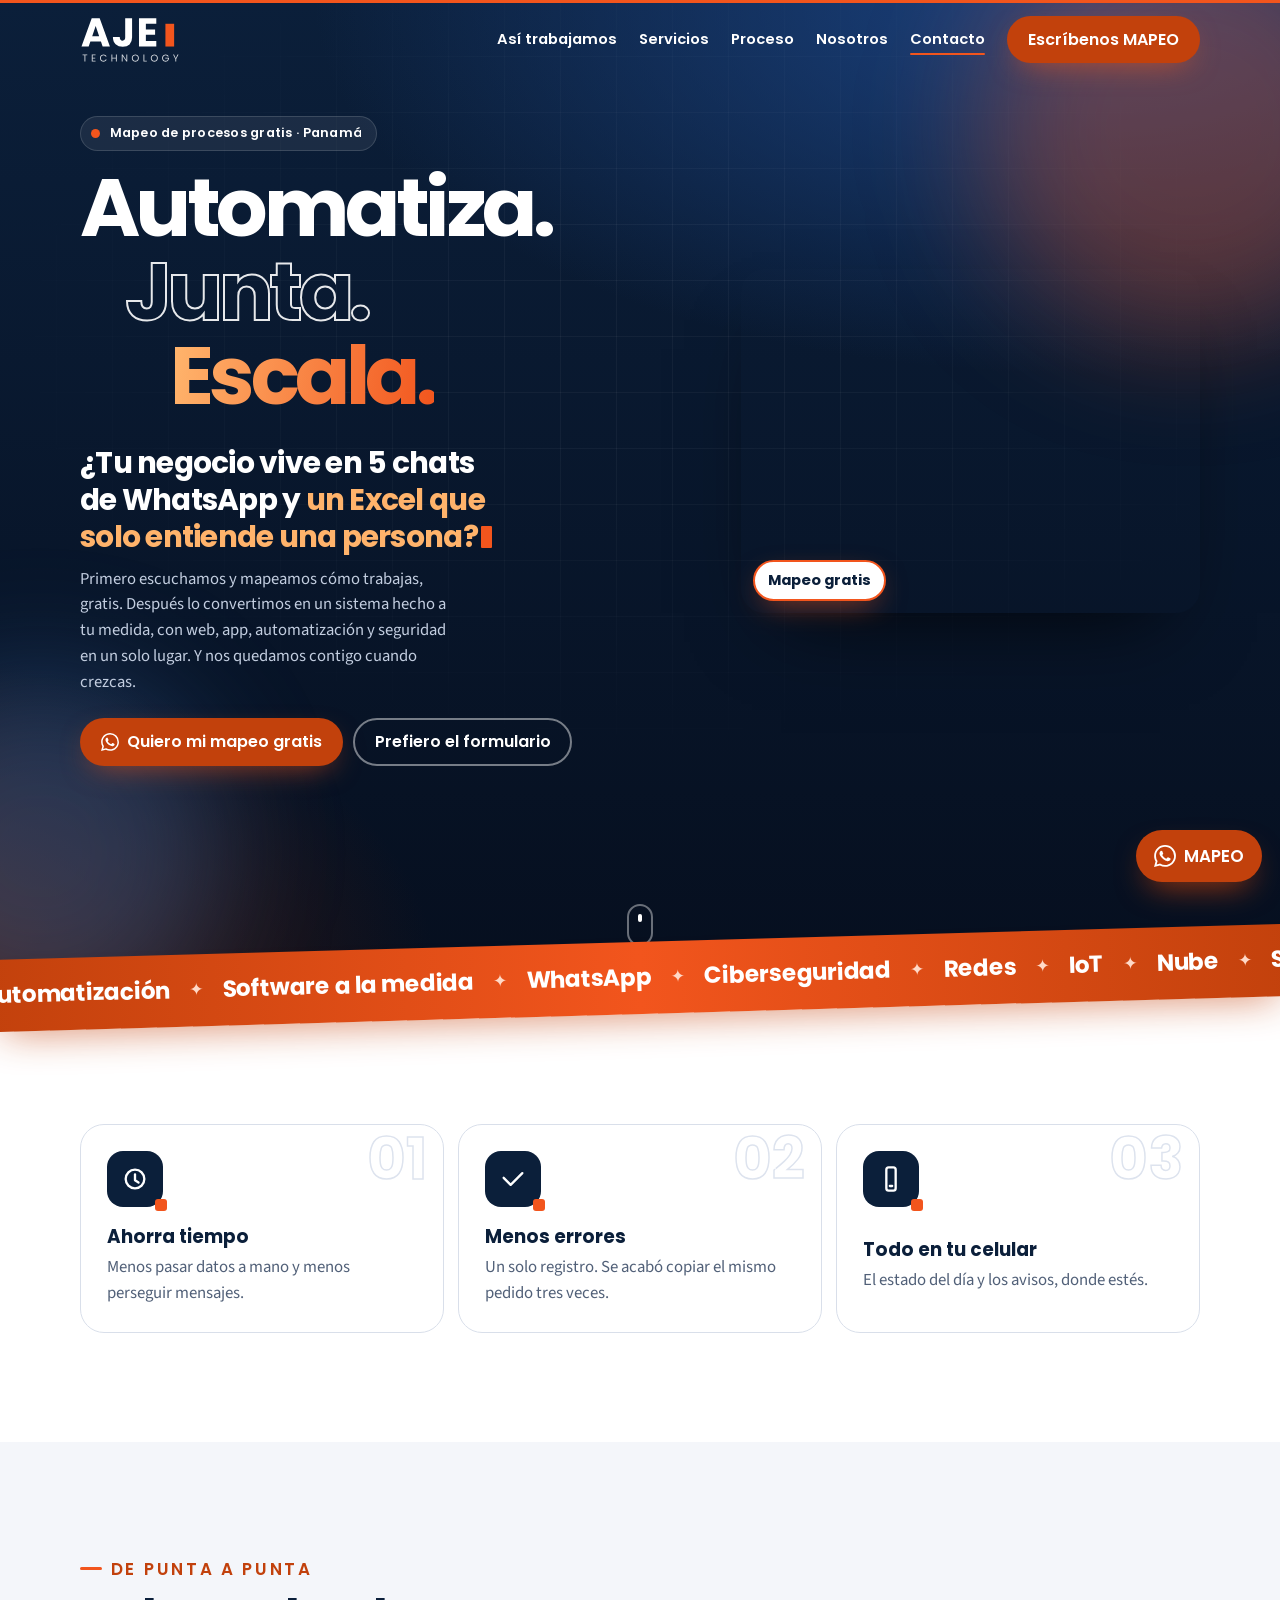
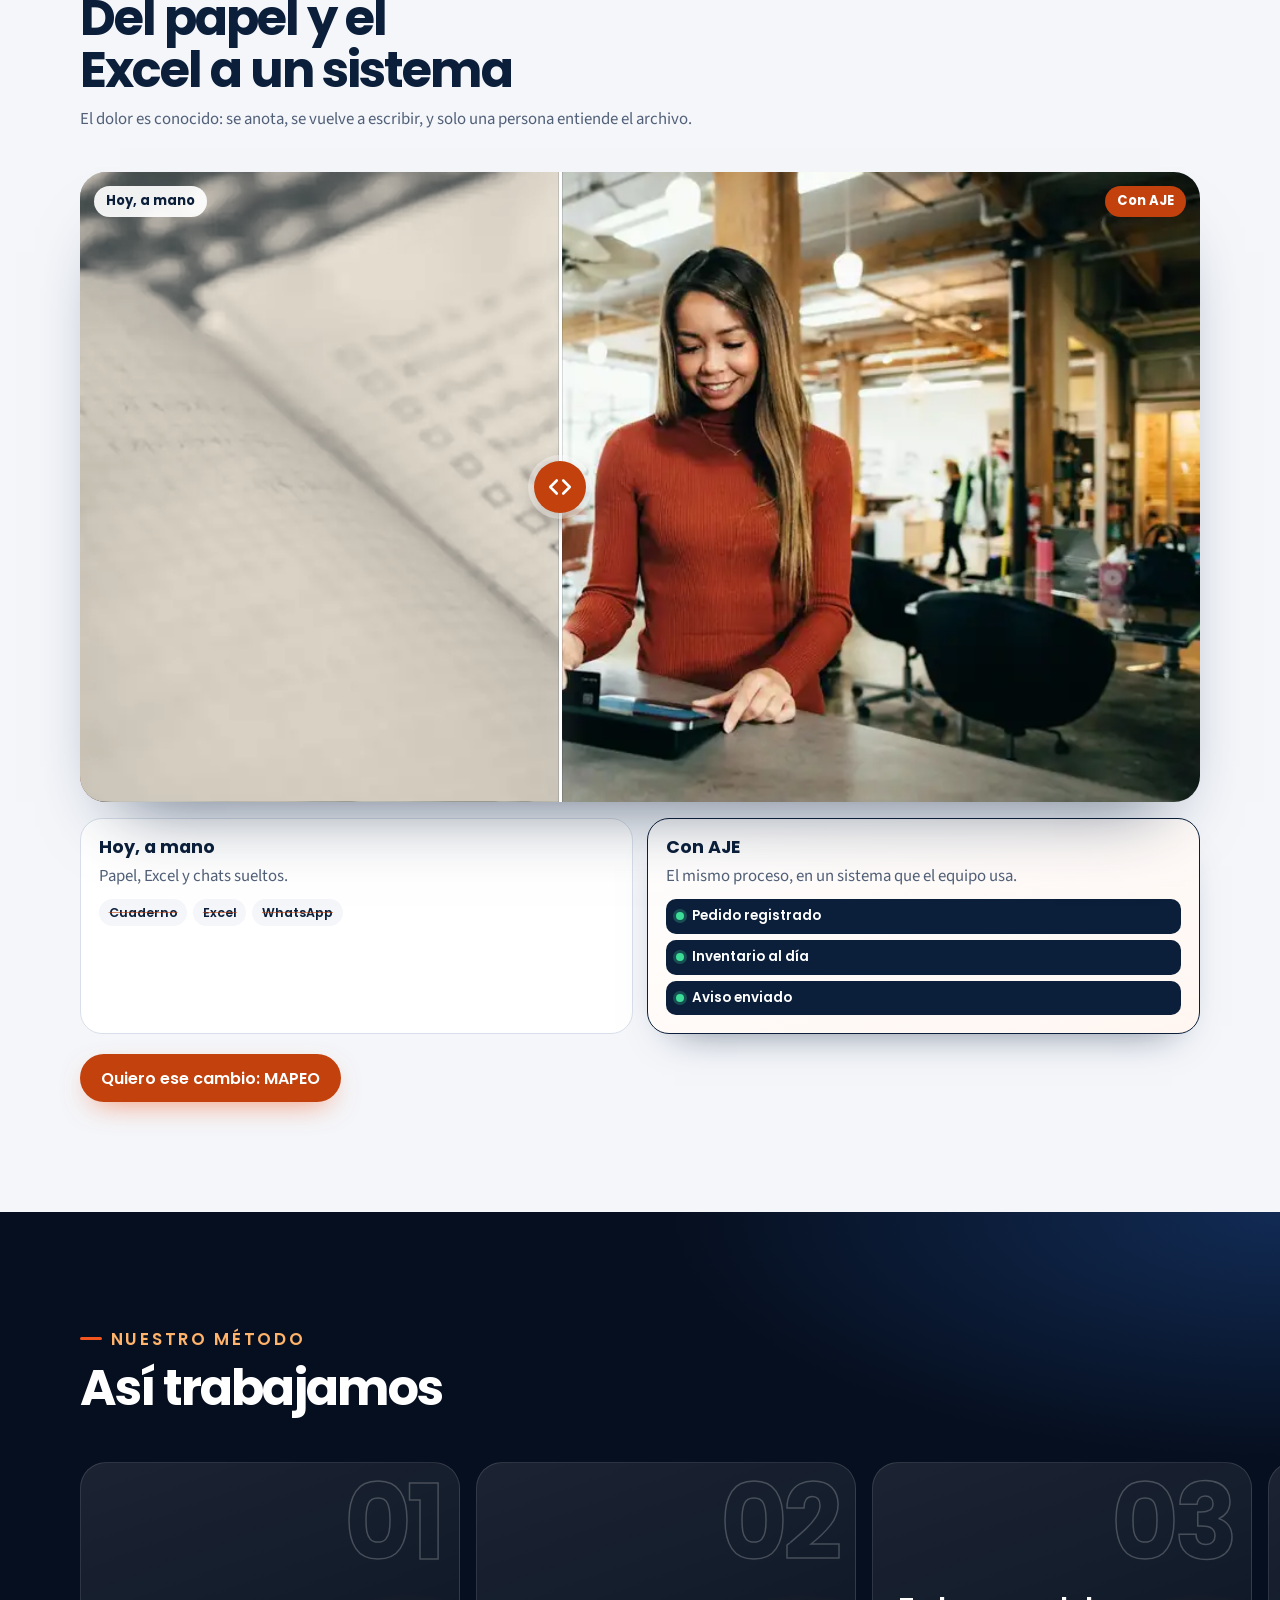
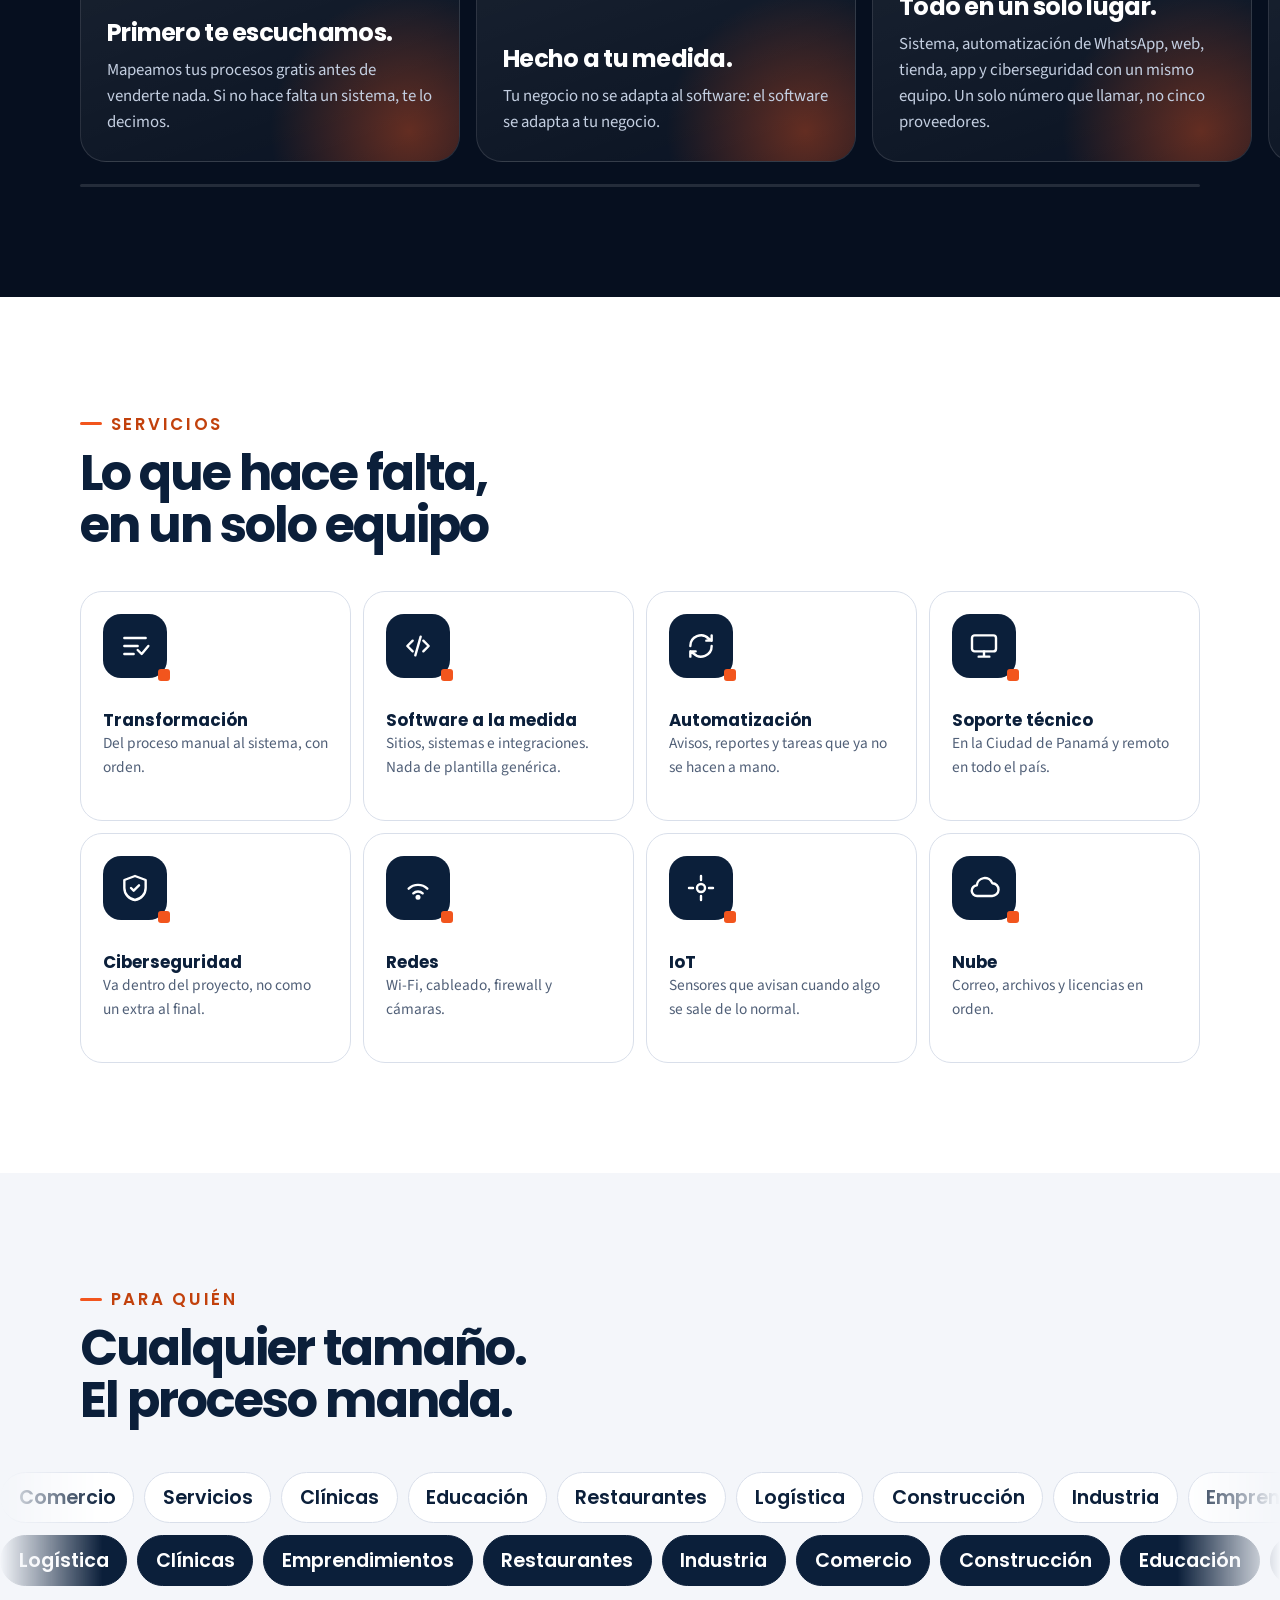
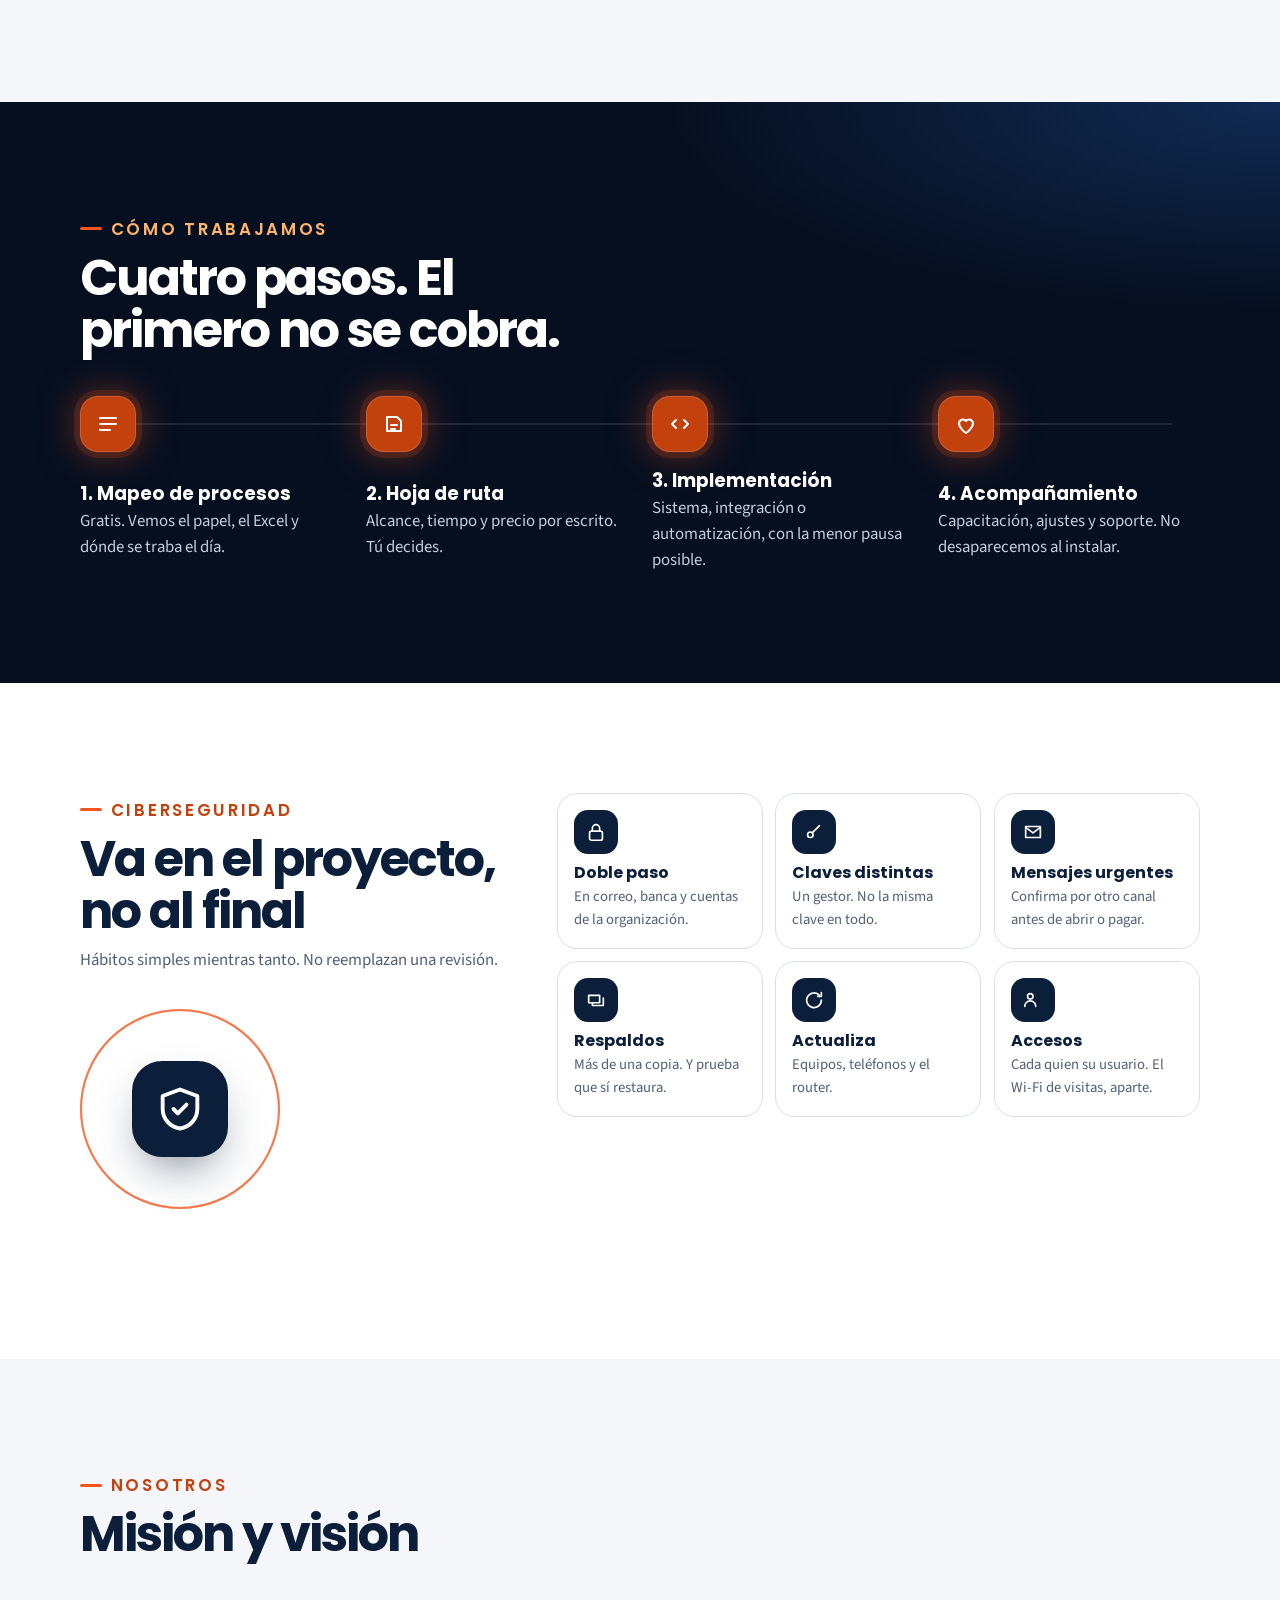
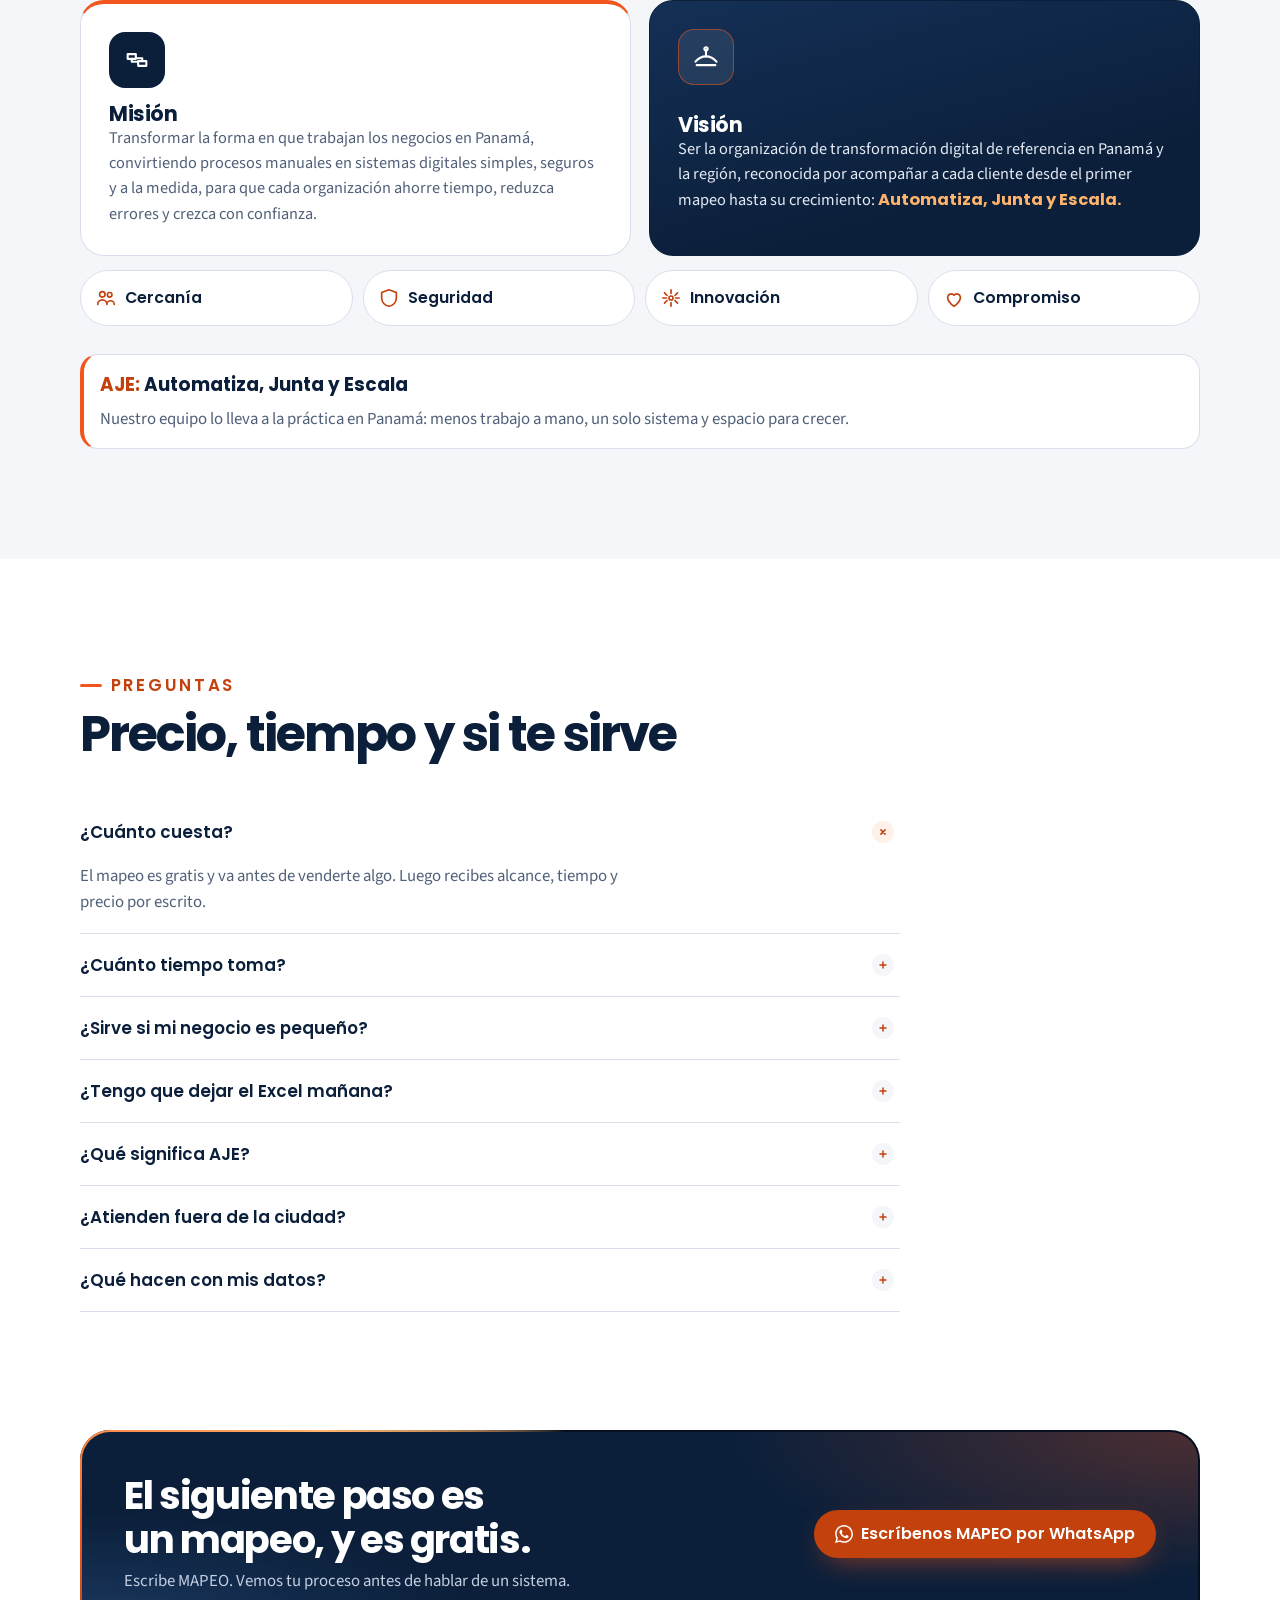
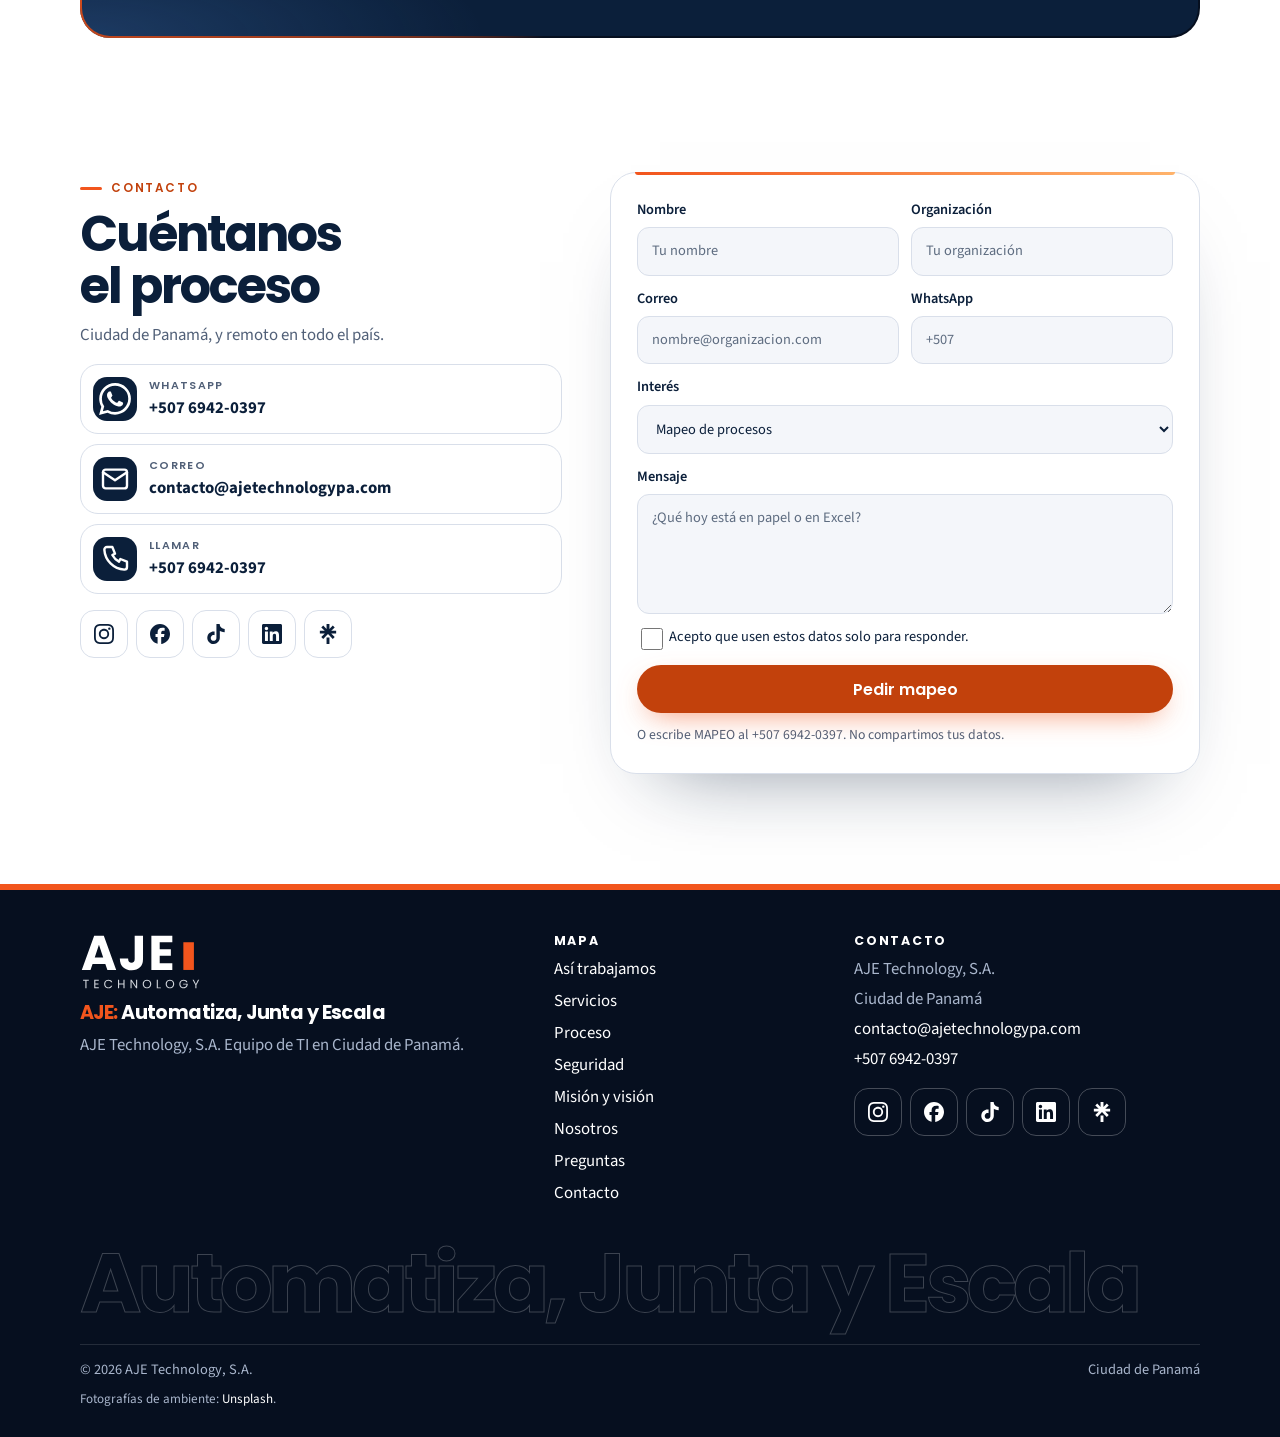
==== commit abaeb452: "Muestra contacto@ajetechnologypa.com en lugar del Gmail. Co-Authored-By: Claude Opus 5.5 <noreply@an" ====
--- a/index.html
+++ b/index.html
@@ -53,7 +53,7 @@
       "slogan": "AJE: Automatiza, Junta y Escala",
       "url": "https://ajetechnologypa.com/",
       "image": "https://ajetechnologypa.com/assets/img/og.png",
-      "email": "ajetechnologypa@gmail.com",
+      "email": "contacto@ajetechnologypa.com",
       "telephone": "+50769420397",
       "address": {"@type": "PostalAddress", "addressLocality": "Ciudad de Panamá", "addressCountry": "PA"},
       "areaServed": "PA",
@@ -354,7 +354,7 @@
         <p>Ciudad de Panamá, y remoto en todo el país.</p>
         <div class="channels">
           <a class="channel" href="https://wa.me/50769420397?text=MAPEO" target="_blank" rel="noopener noreferrer"><span class="art" aria-hidden="true"><svg class="solid" viewBox="0 0 24 24"><use href="#i-whatsapp"></use></svg></span><span><small>WhatsApp</small><b>+507 6942-0397</b></span></a>
-          <a class="channel" href="mailto:ajetechnologypa@gmail.com"><span class="art" aria-hidden="true"><svg viewBox="0 0 24 24"><rect x="3" y="5" width="18" height="14" rx="2"/><path d="m3 7 9 6 9-6"/></svg></span><span><small>Correo</small><b>ajetechnologypa@gmail.com</b></span></a>
+          <a class="channel" href="mailto:contacto@ajetechnologypa.com"><span class="art" aria-hidden="true"><svg viewBox="0 0 24 24"><rect x="3" y="5" width="18" height="14" rx="2"/><path d="m3 7 9 6 9-6"/></svg></span><span><small>Correo</small><b>contacto@ajetechnologypa.com</b></span></a>
           <a class="channel" href="tel:+50769420397"><span class="art" aria-hidden="true"><svg viewBox="0 0 24 24"><path d="M6 3h4l2 5-2 1a12 12 0 0 0 5 5l1-2 5 2v4a2 2 0 0 1-2 2A16 16 0 0 1 4 5a2 2 0 0 1 2-2Z"/></svg></span><span><small>Llamar</small><b>+507 6942-0397</b></span></a>
         </div>
         <div class="social">
@@ -426,7 +426,7 @@
         <address>
           <span>AJE Technology, S.A.</span>
           <span>Ciudad de Panamá</span>
-          <a href="mailto:ajetechnologypa@gmail.com">ajetechnologypa@gmail.com</a>
+          <a href="mailto:contacto@ajetechnologypa.com">contacto@ajetechnologypa.com</a>
           <a href="tel:+50769420397">+507 6942-0397</a>
         </address>
         <div class="social">
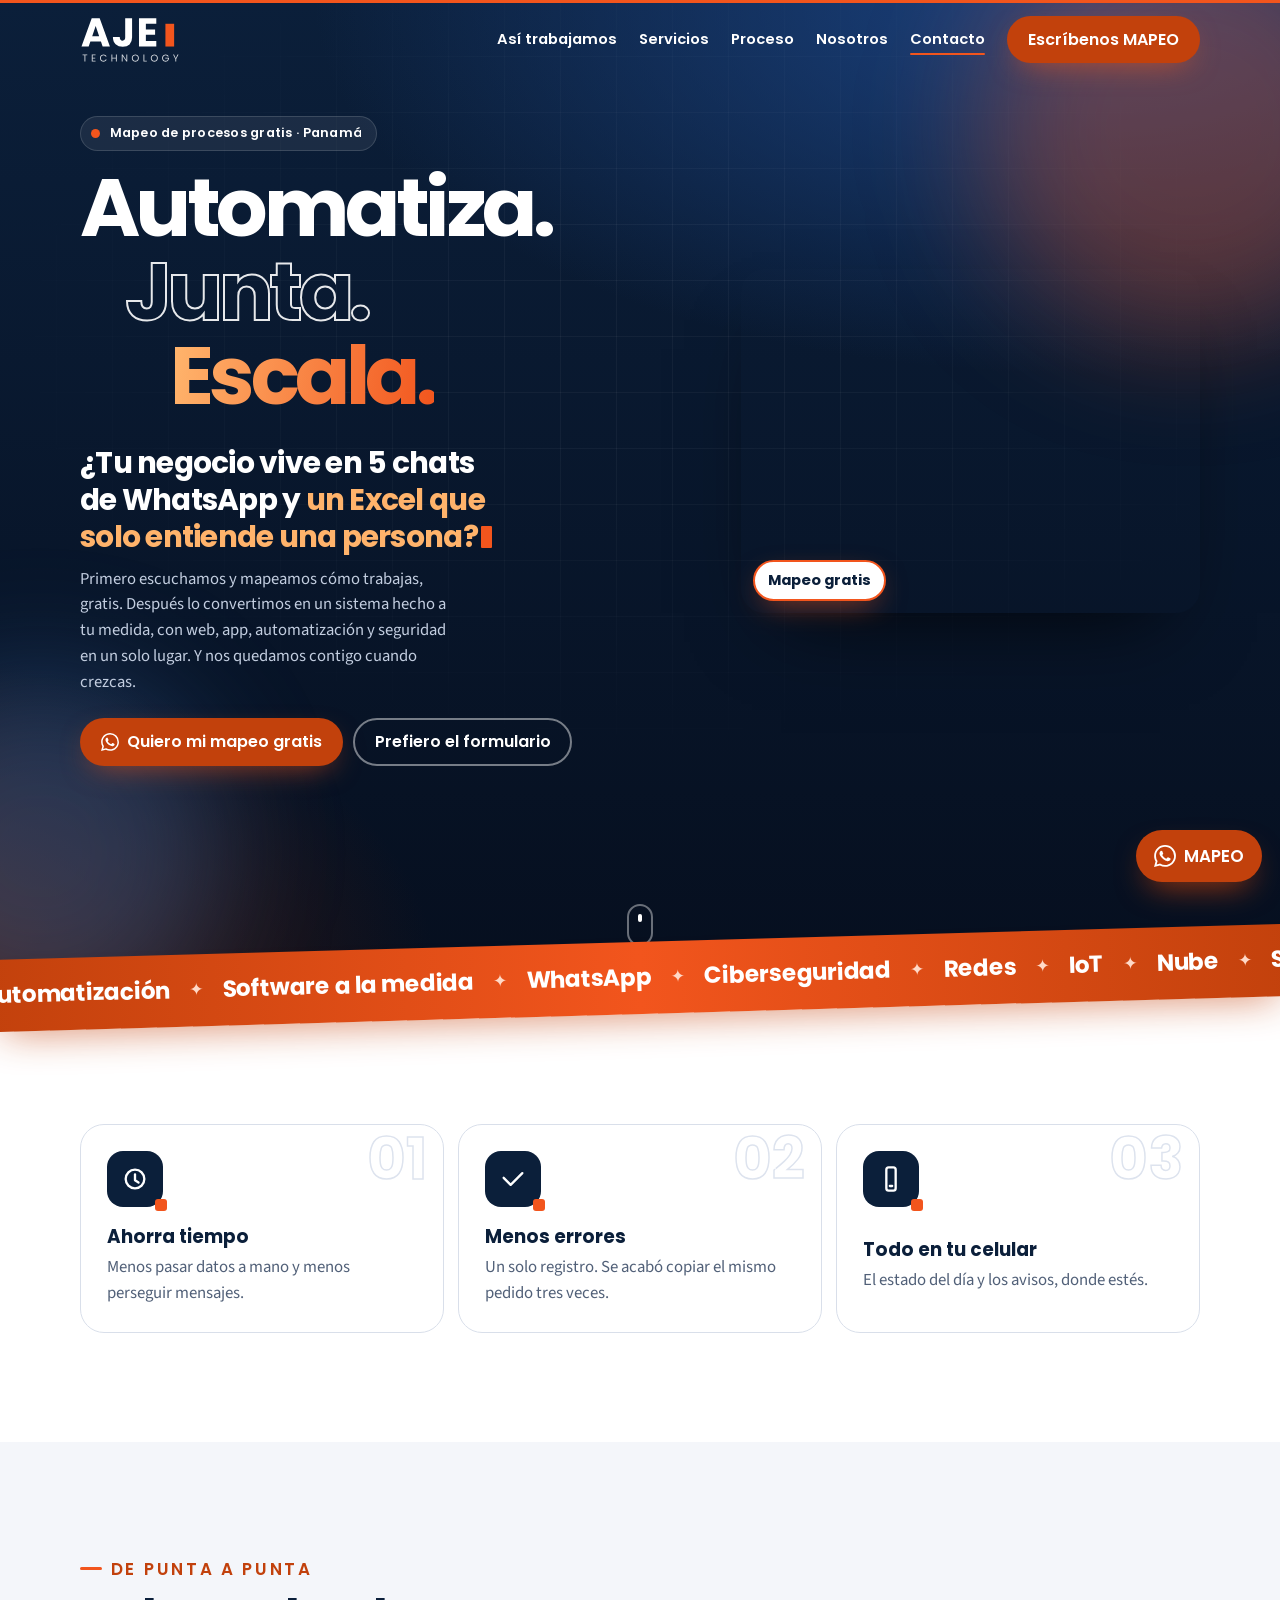
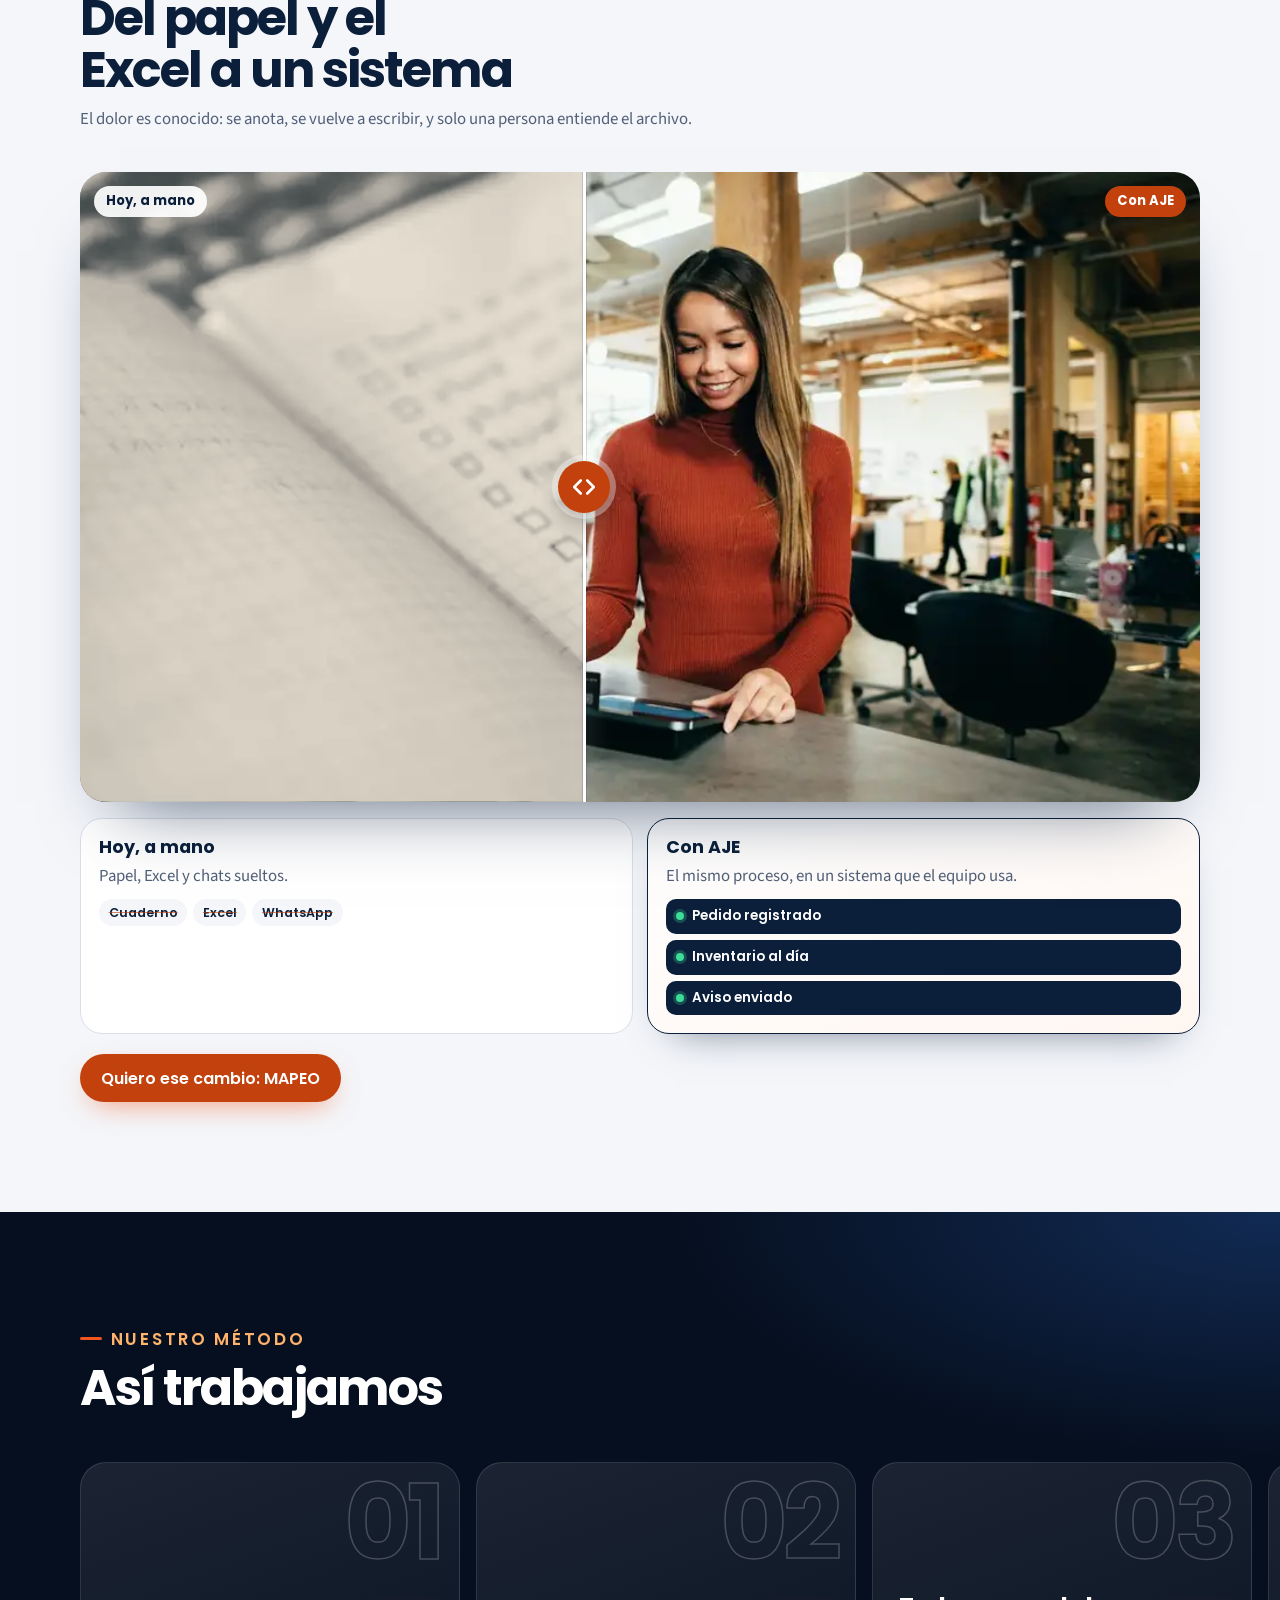
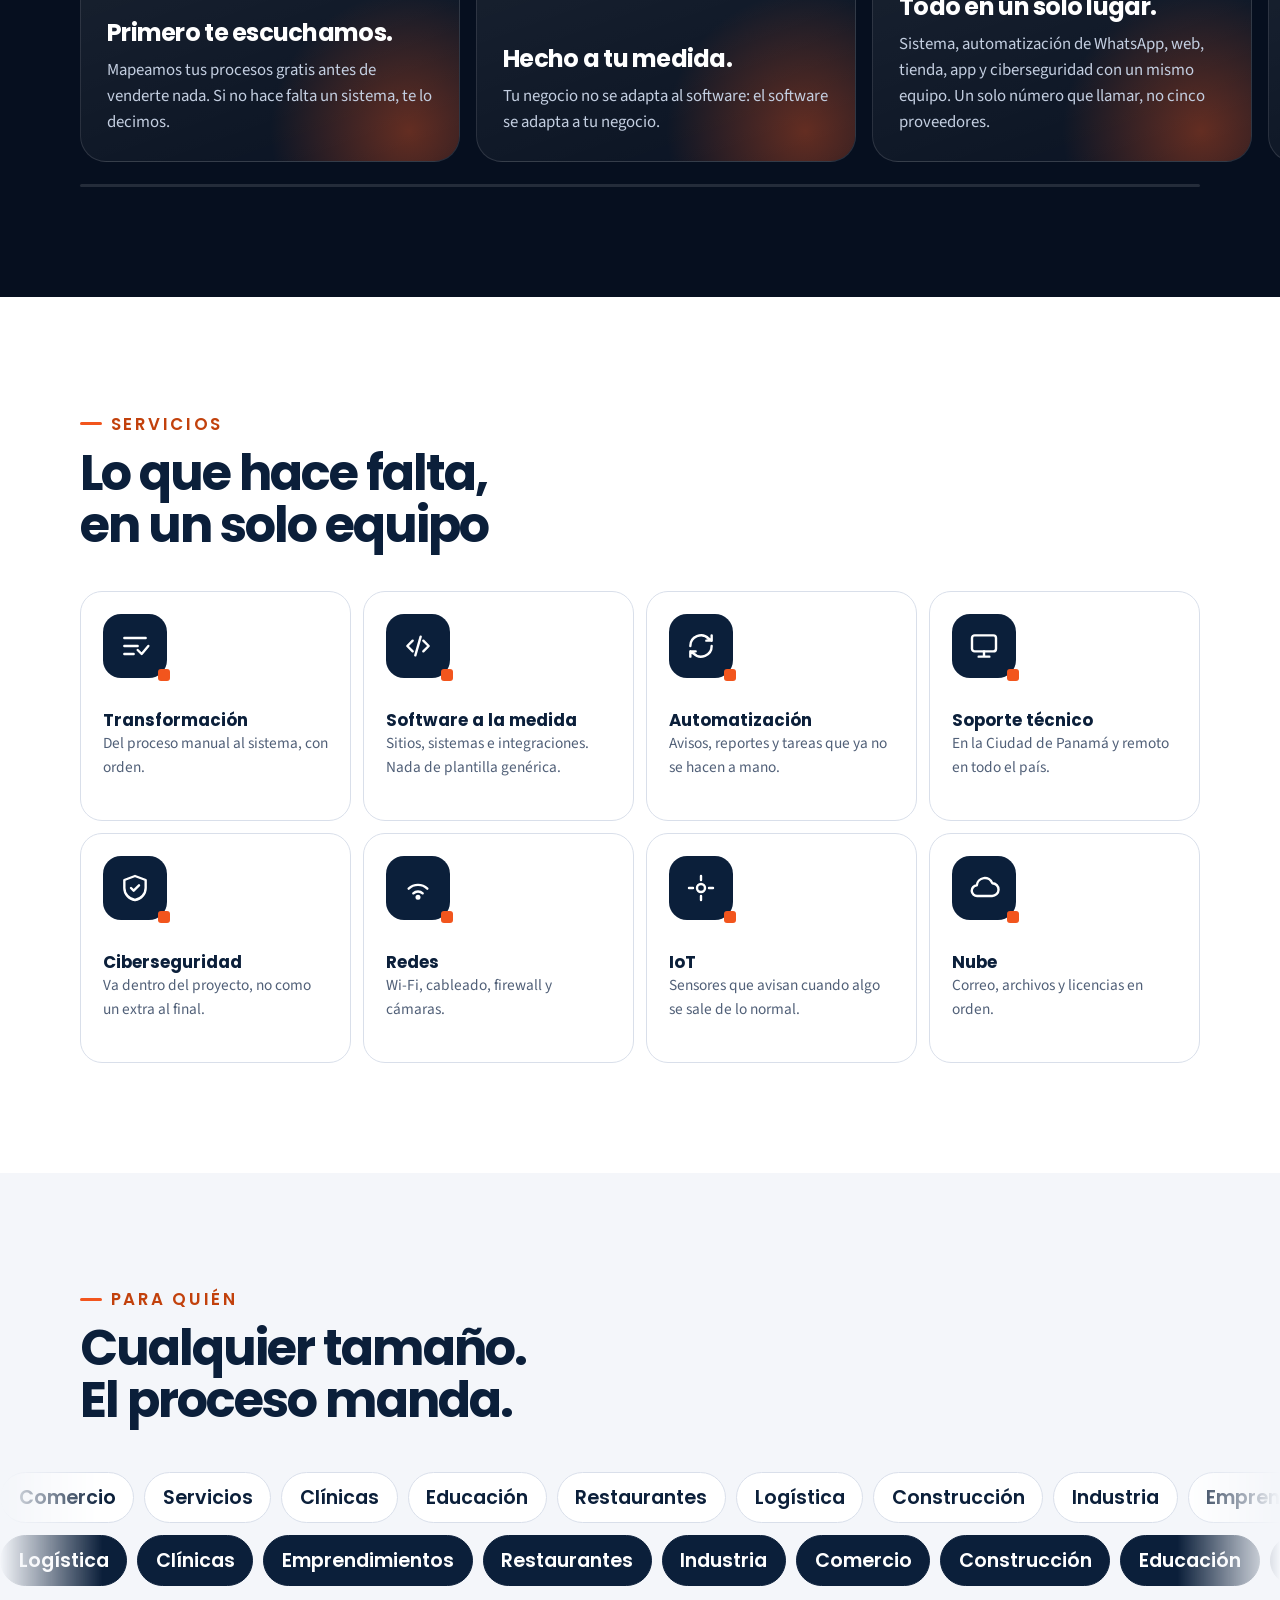
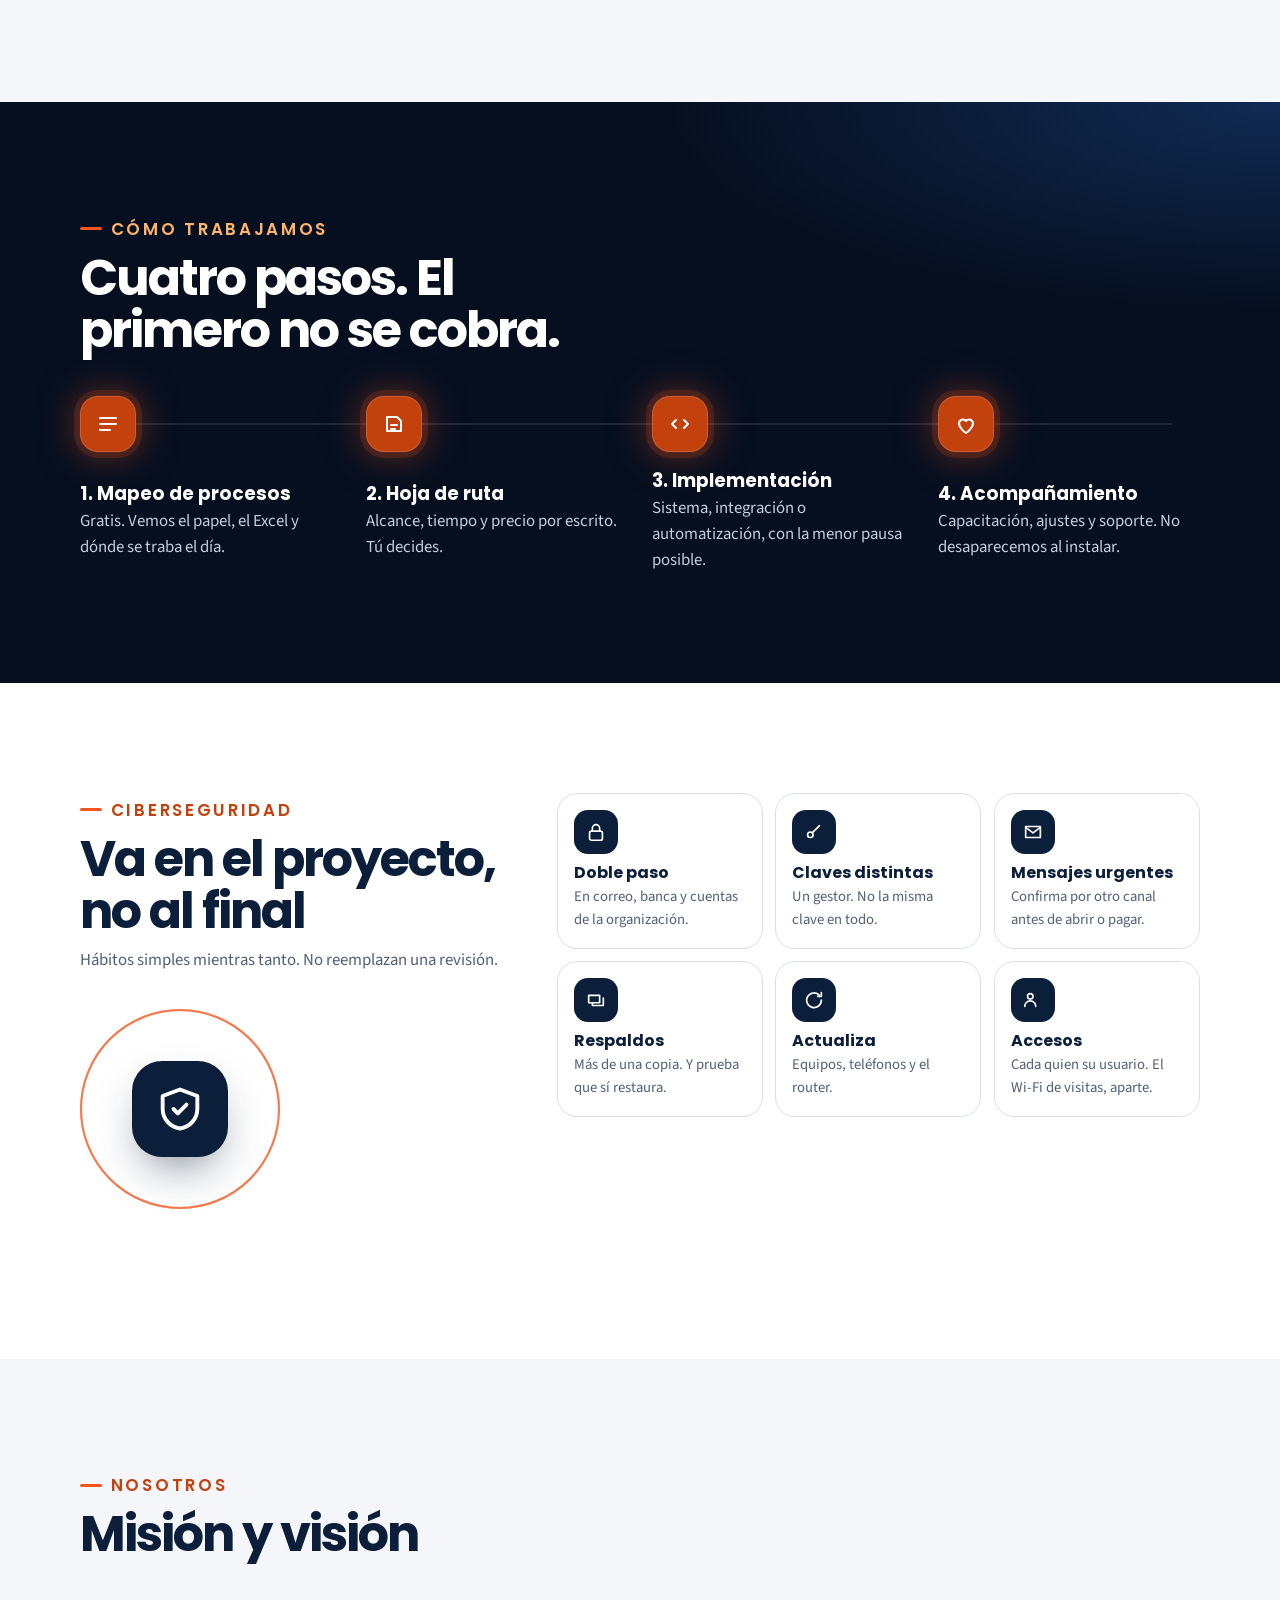
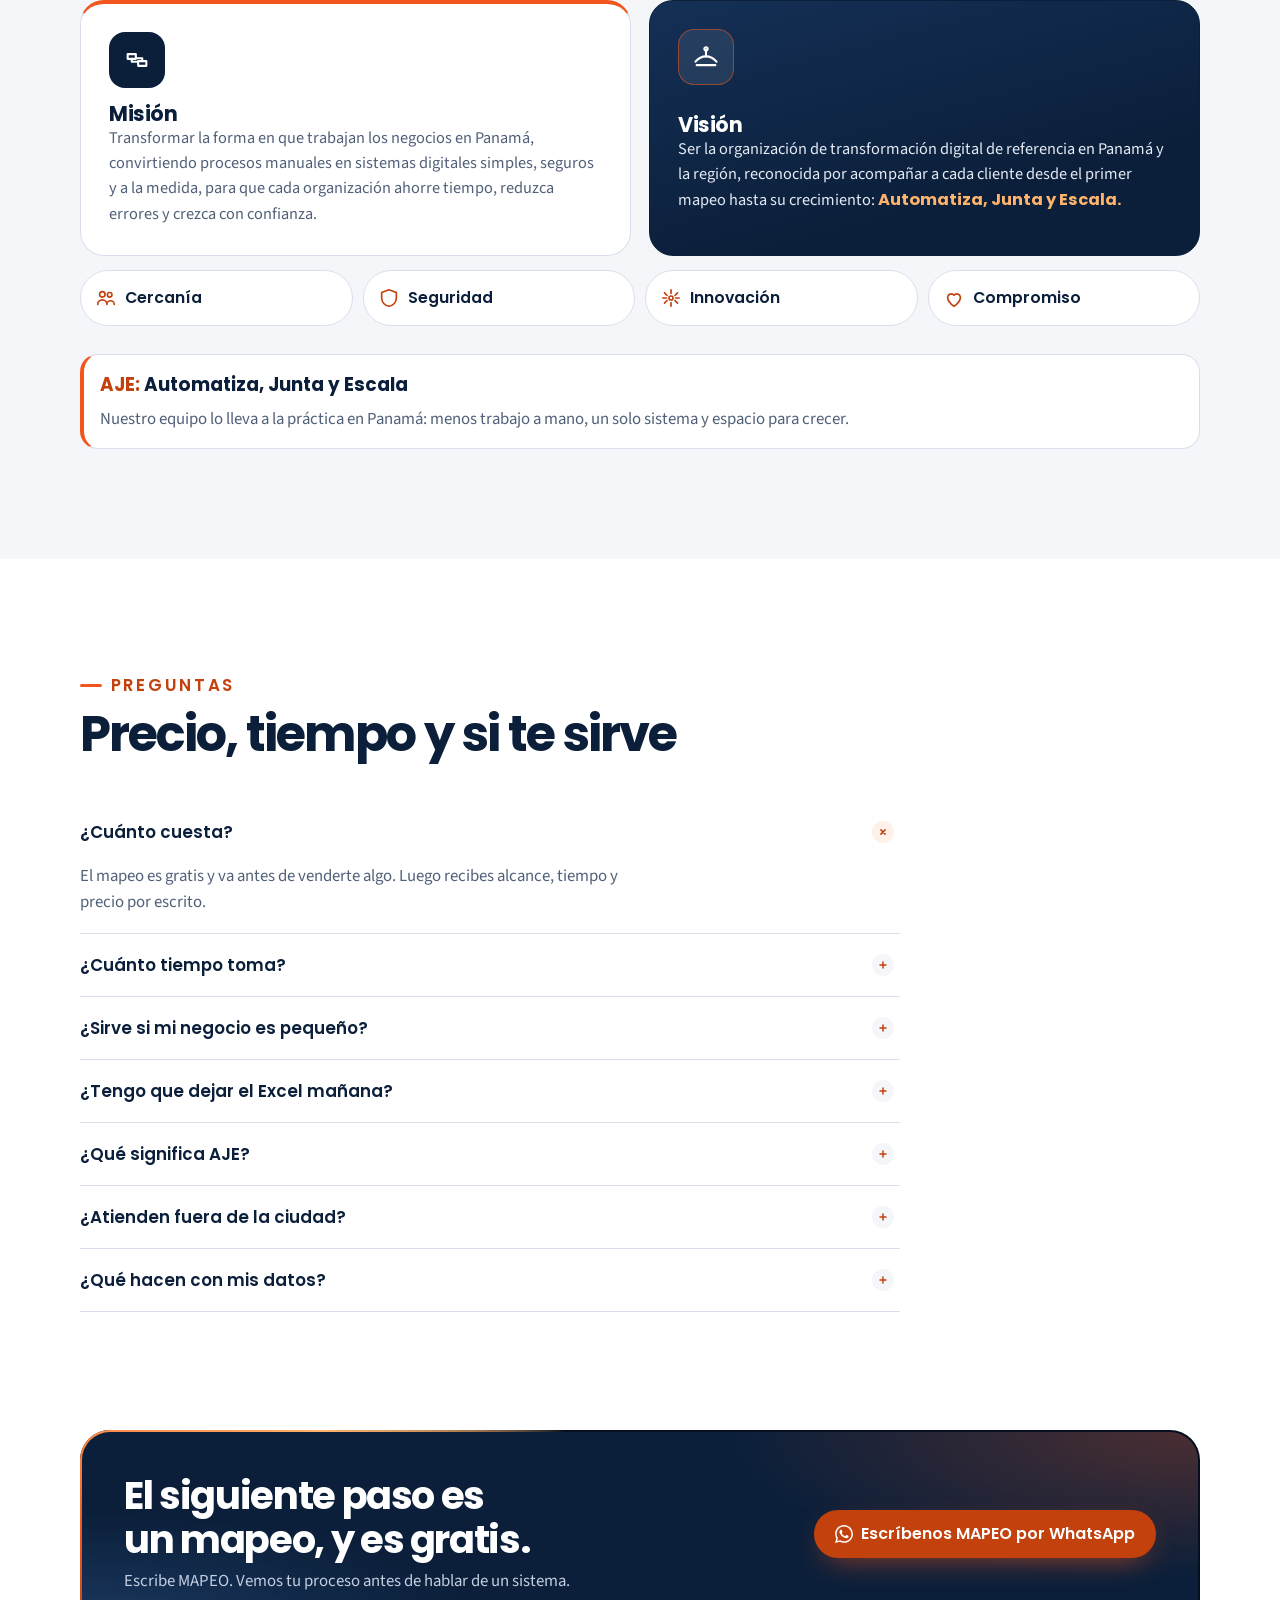
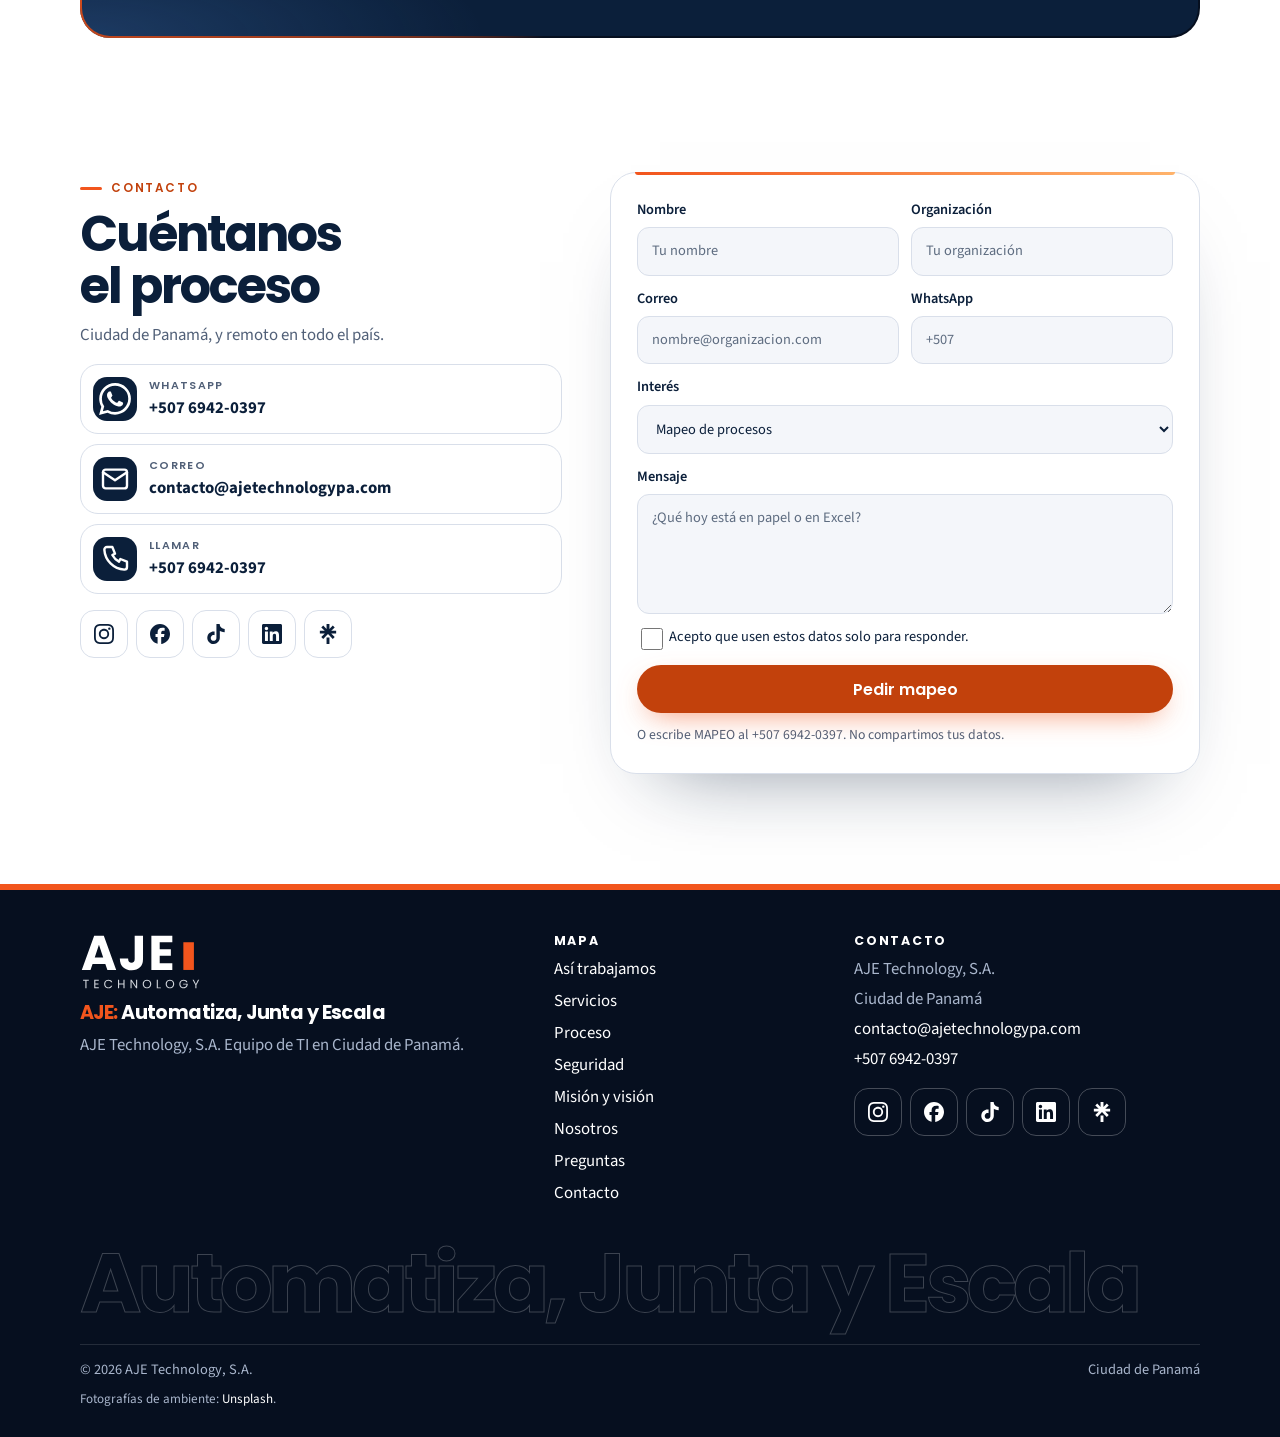
==== commit e16a1a6f: "Agrega la etiqueta de Google Analytics (G-E3L58HJFB0). Co-Authored-By: Claude Opus 5.5 <noreply@anth" ====
--- a/index.html
+++ b/index.html
@@ -2,6 +2,15 @@
 <html lang="es-PA">
 <head>
 <meta charset="utf-8">
+<!-- Google tag (gtag.js) -->
+<script async src="https://www.googletagmanager.com/gtag/js?id=G-E3L58HJFB0"></script>
+<script>
+  window.dataLayer = window.dataLayer || [];
+  function gtag(){dataLayer.push(arguments);}
+  gtag('js', new Date());
+
+  gtag('config', 'G-E3L58HJFB0');
+</script>
 <meta name="viewport" content="width=device-width, initial-scale=1">
 <title>AJE: Automatiza, Junta y Escala | AJE Technology</title>
 <meta name="description" content="AJE: Automatiza, Junta y Escala. Menos papel, menos errores y tu operación en el celular. Mapeo de procesos gratis, en Panamá, con un equipo de TI de verdad.">
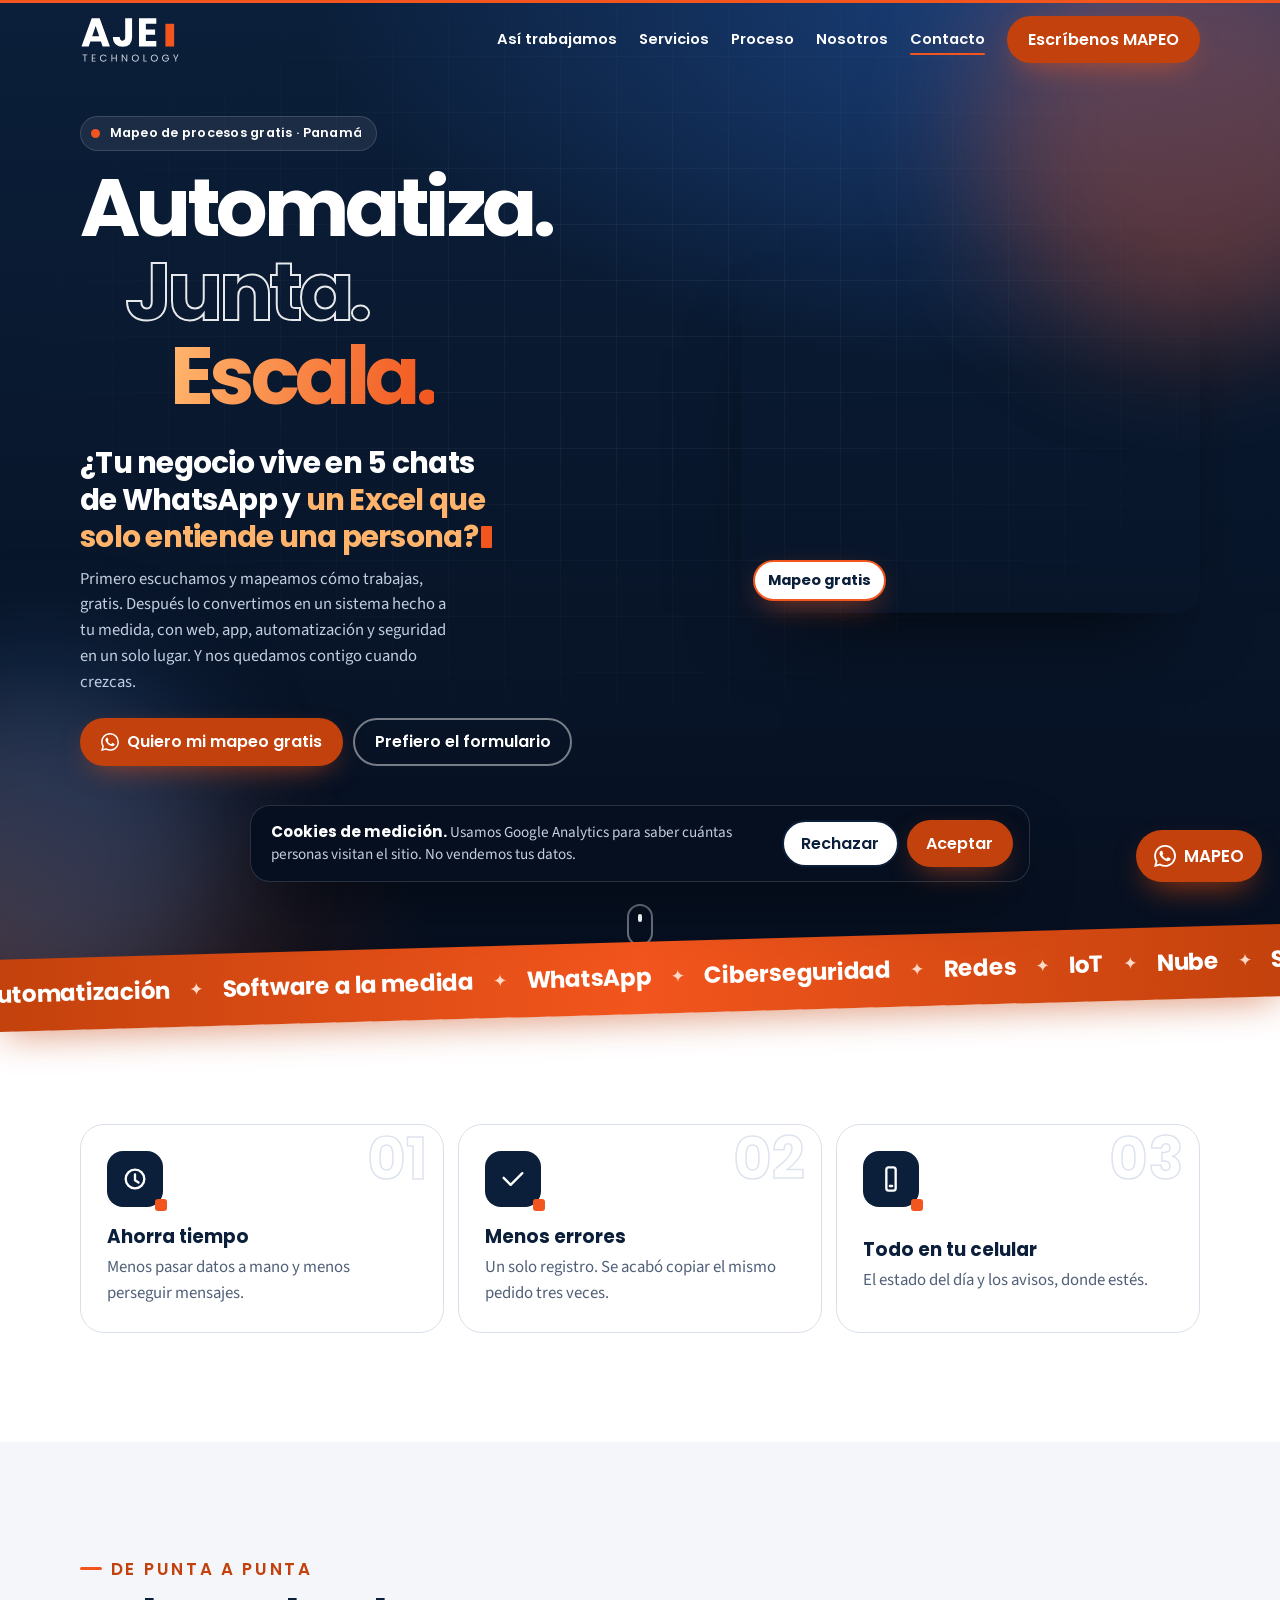
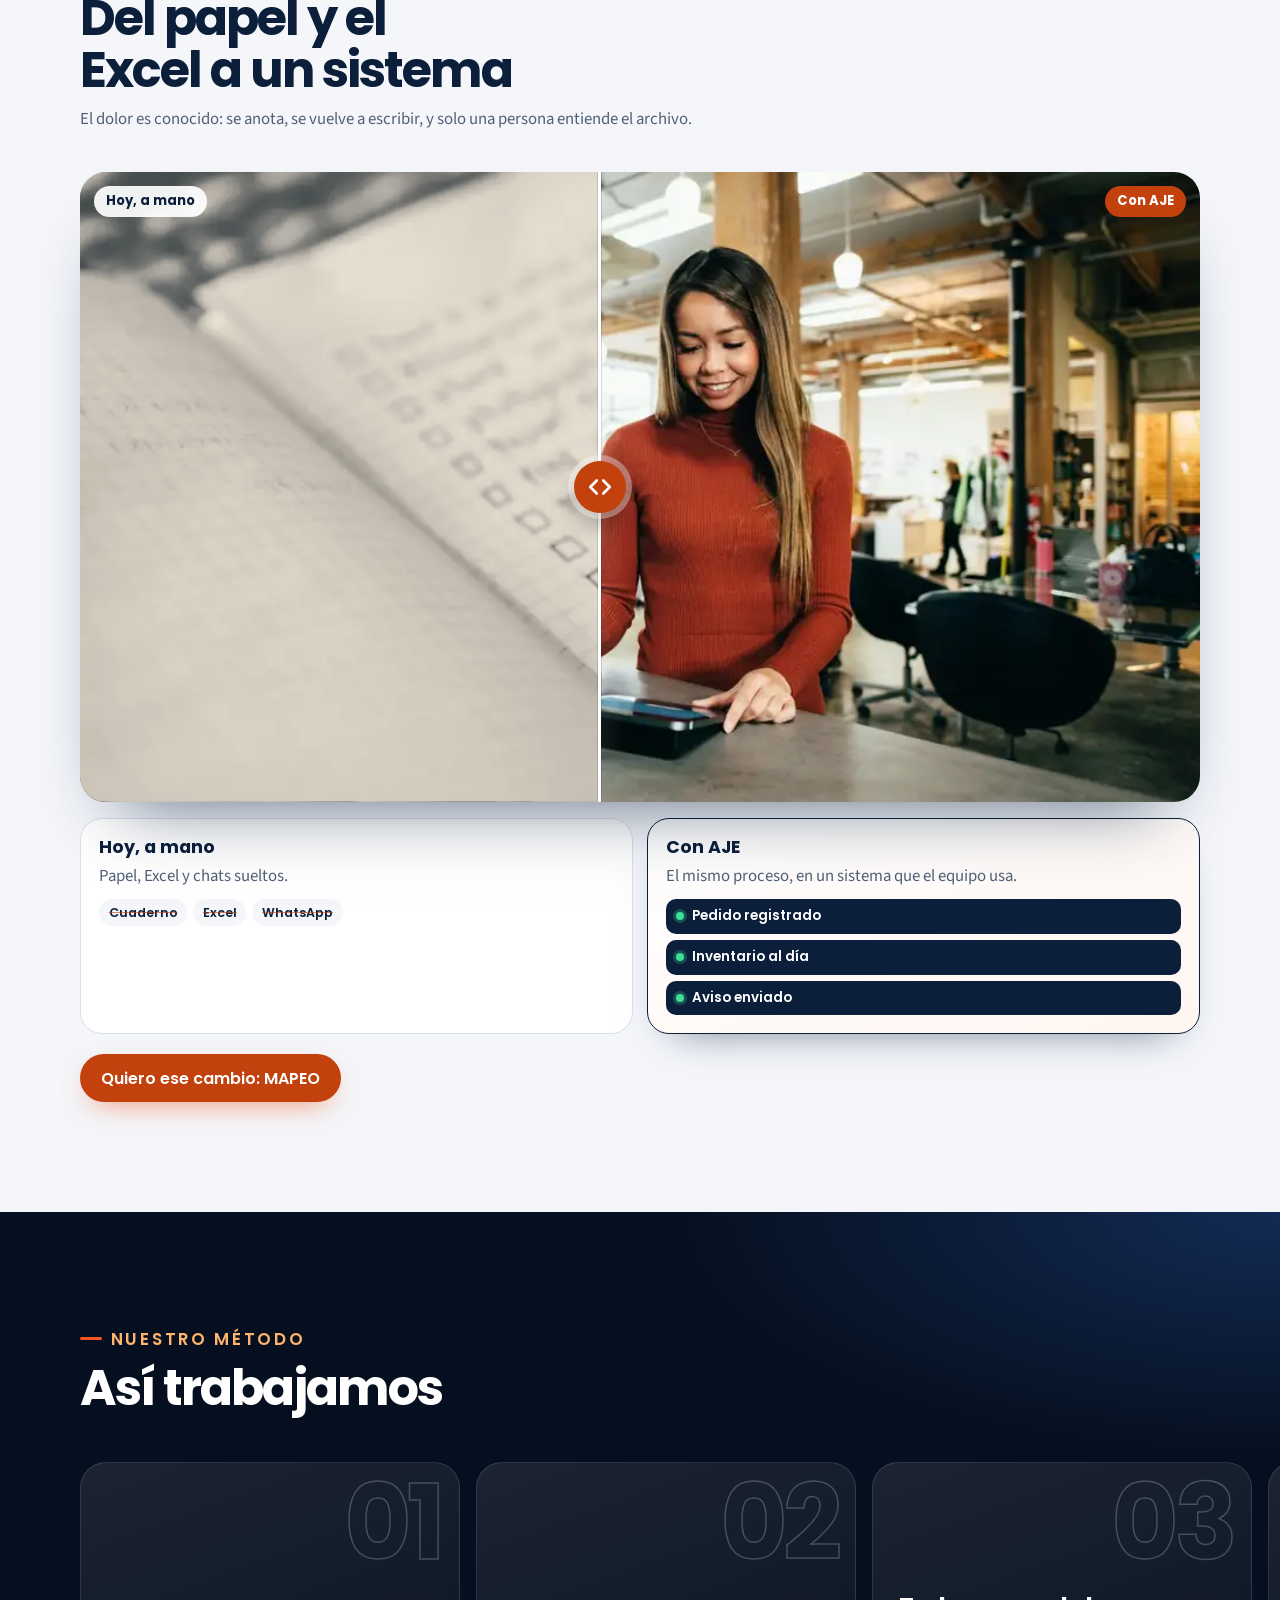
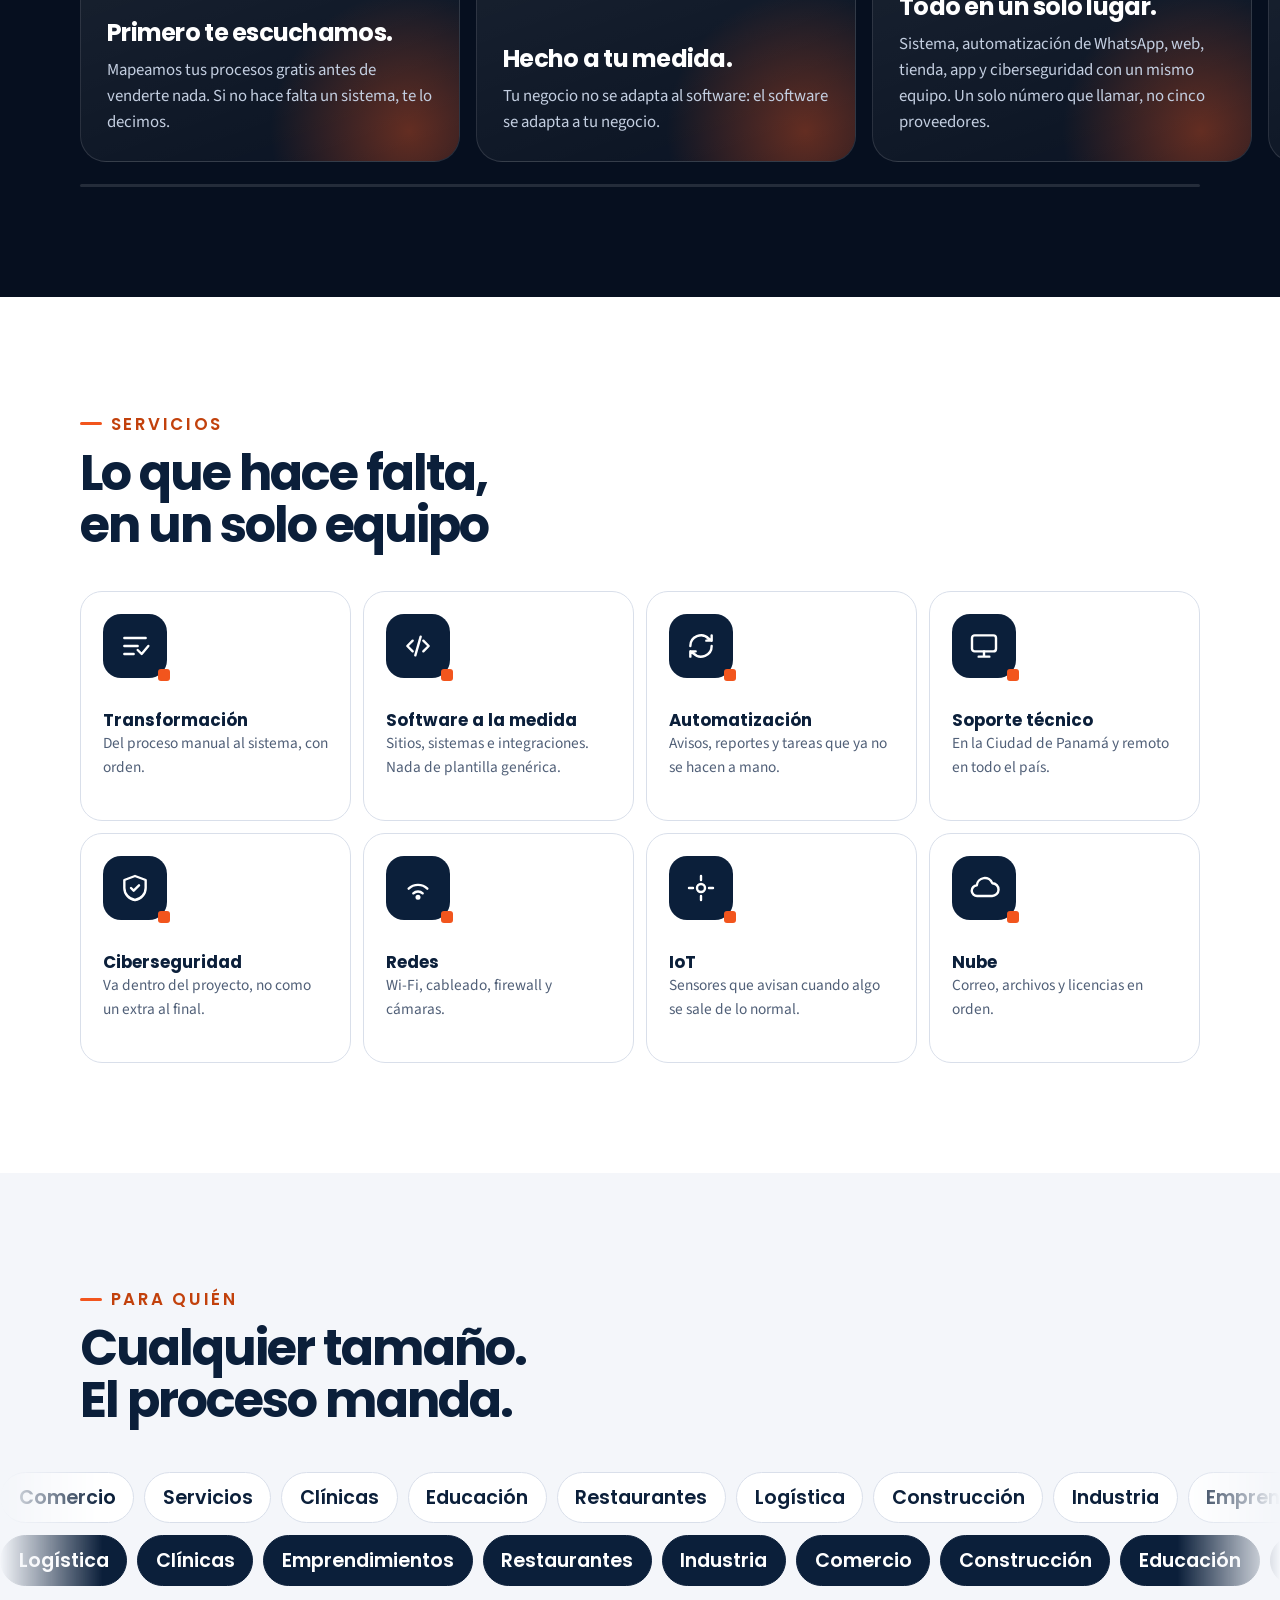
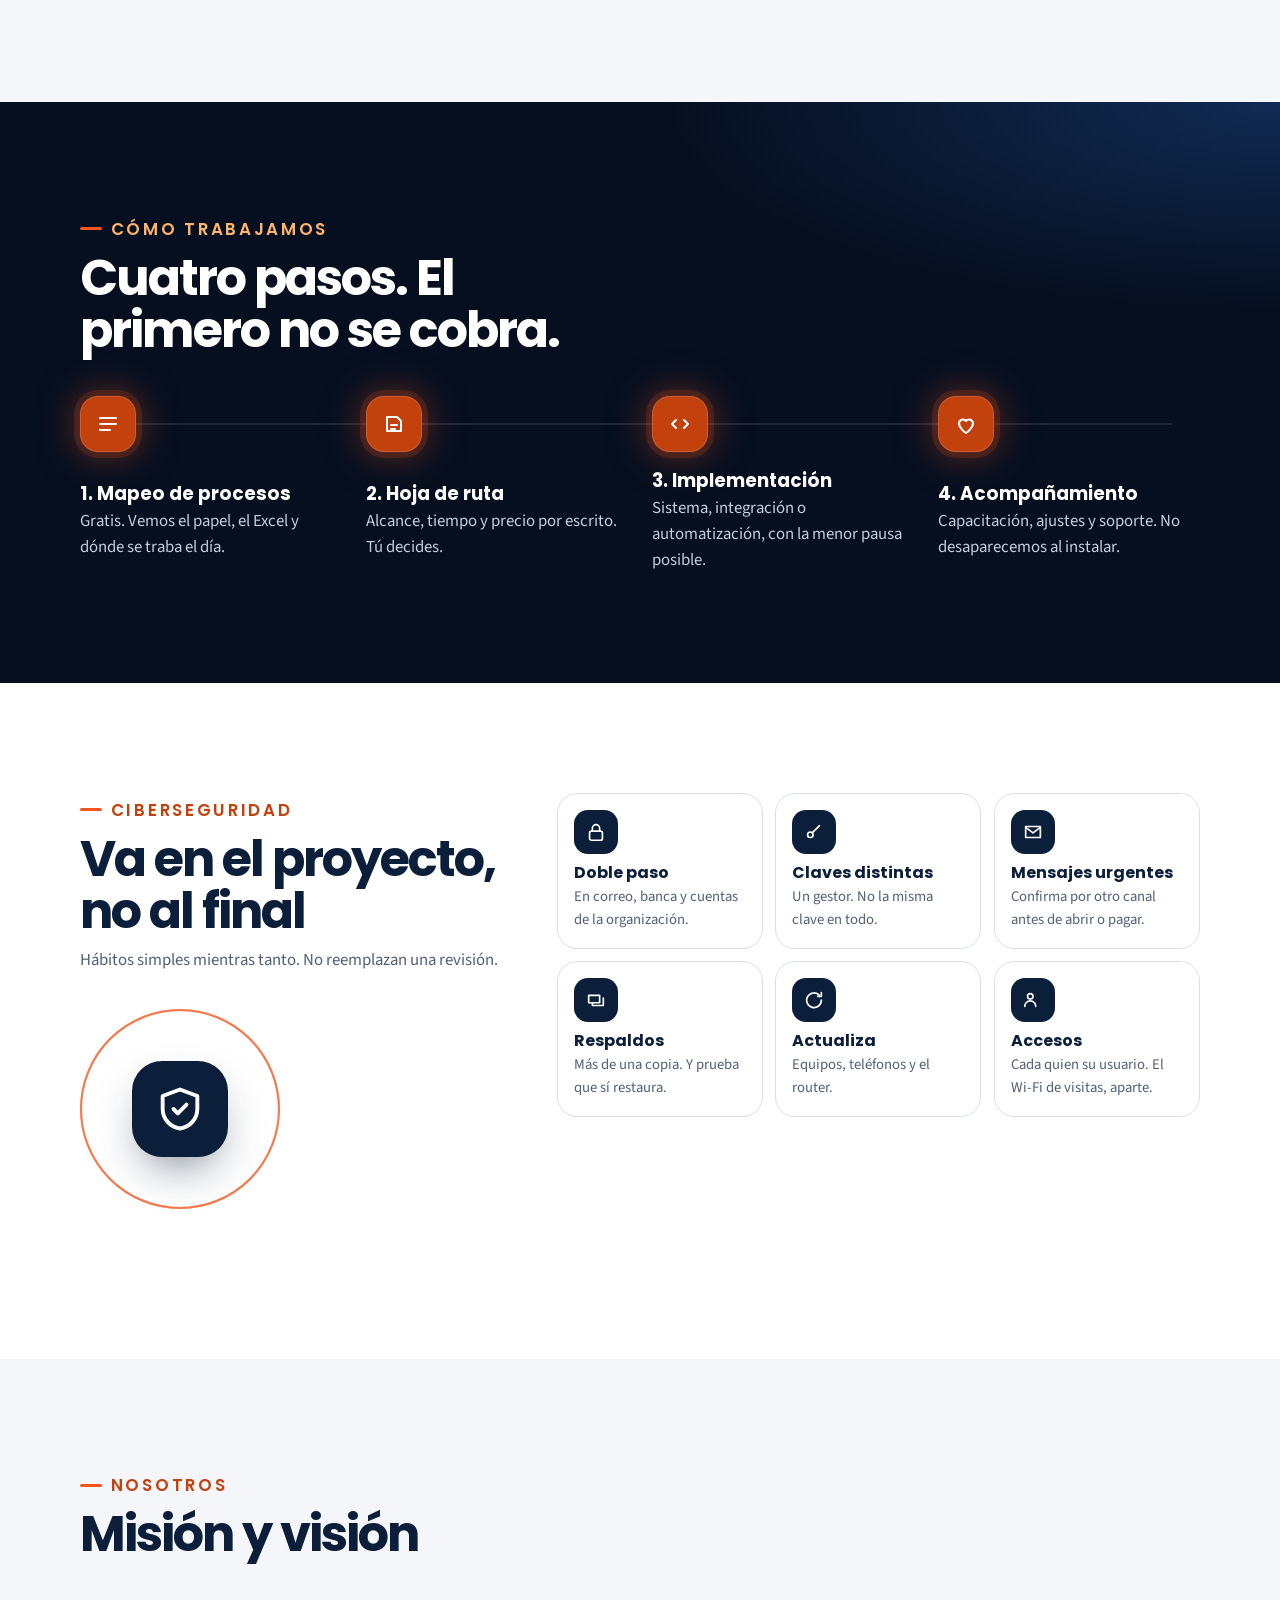
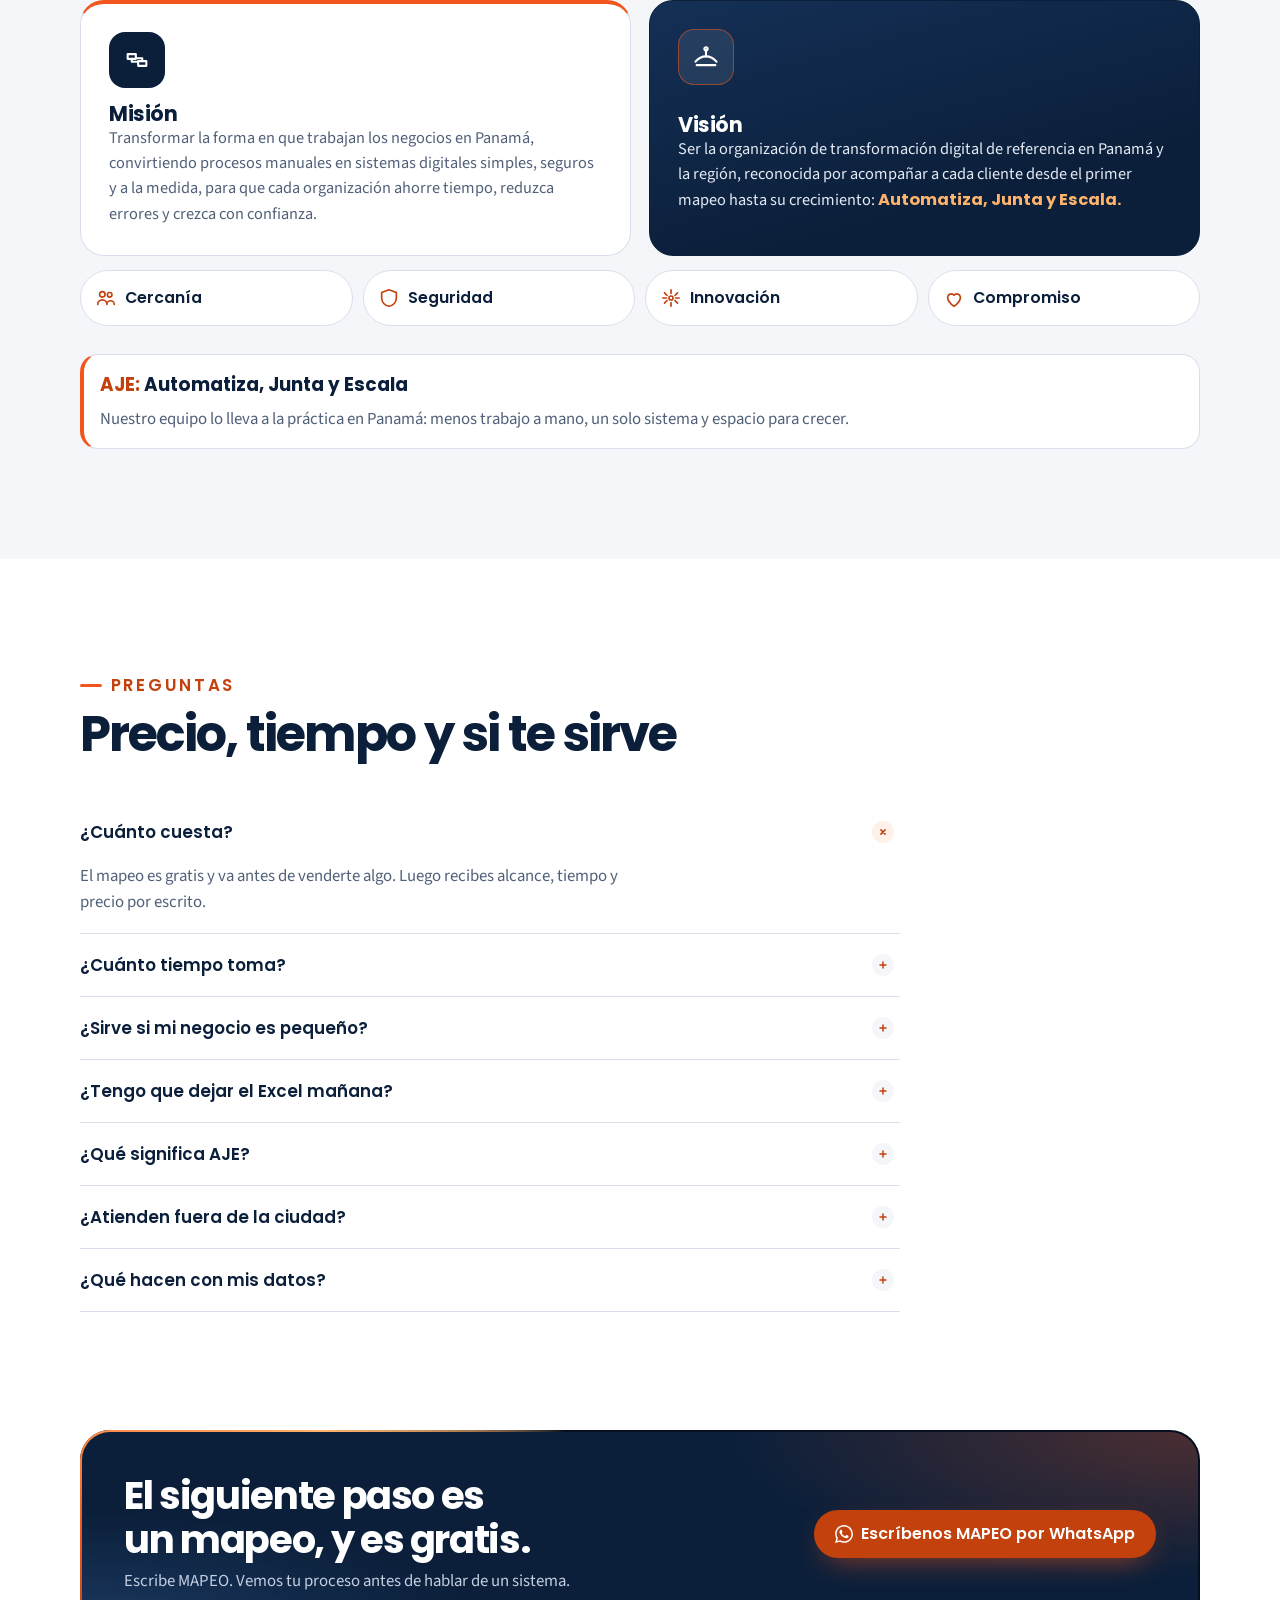
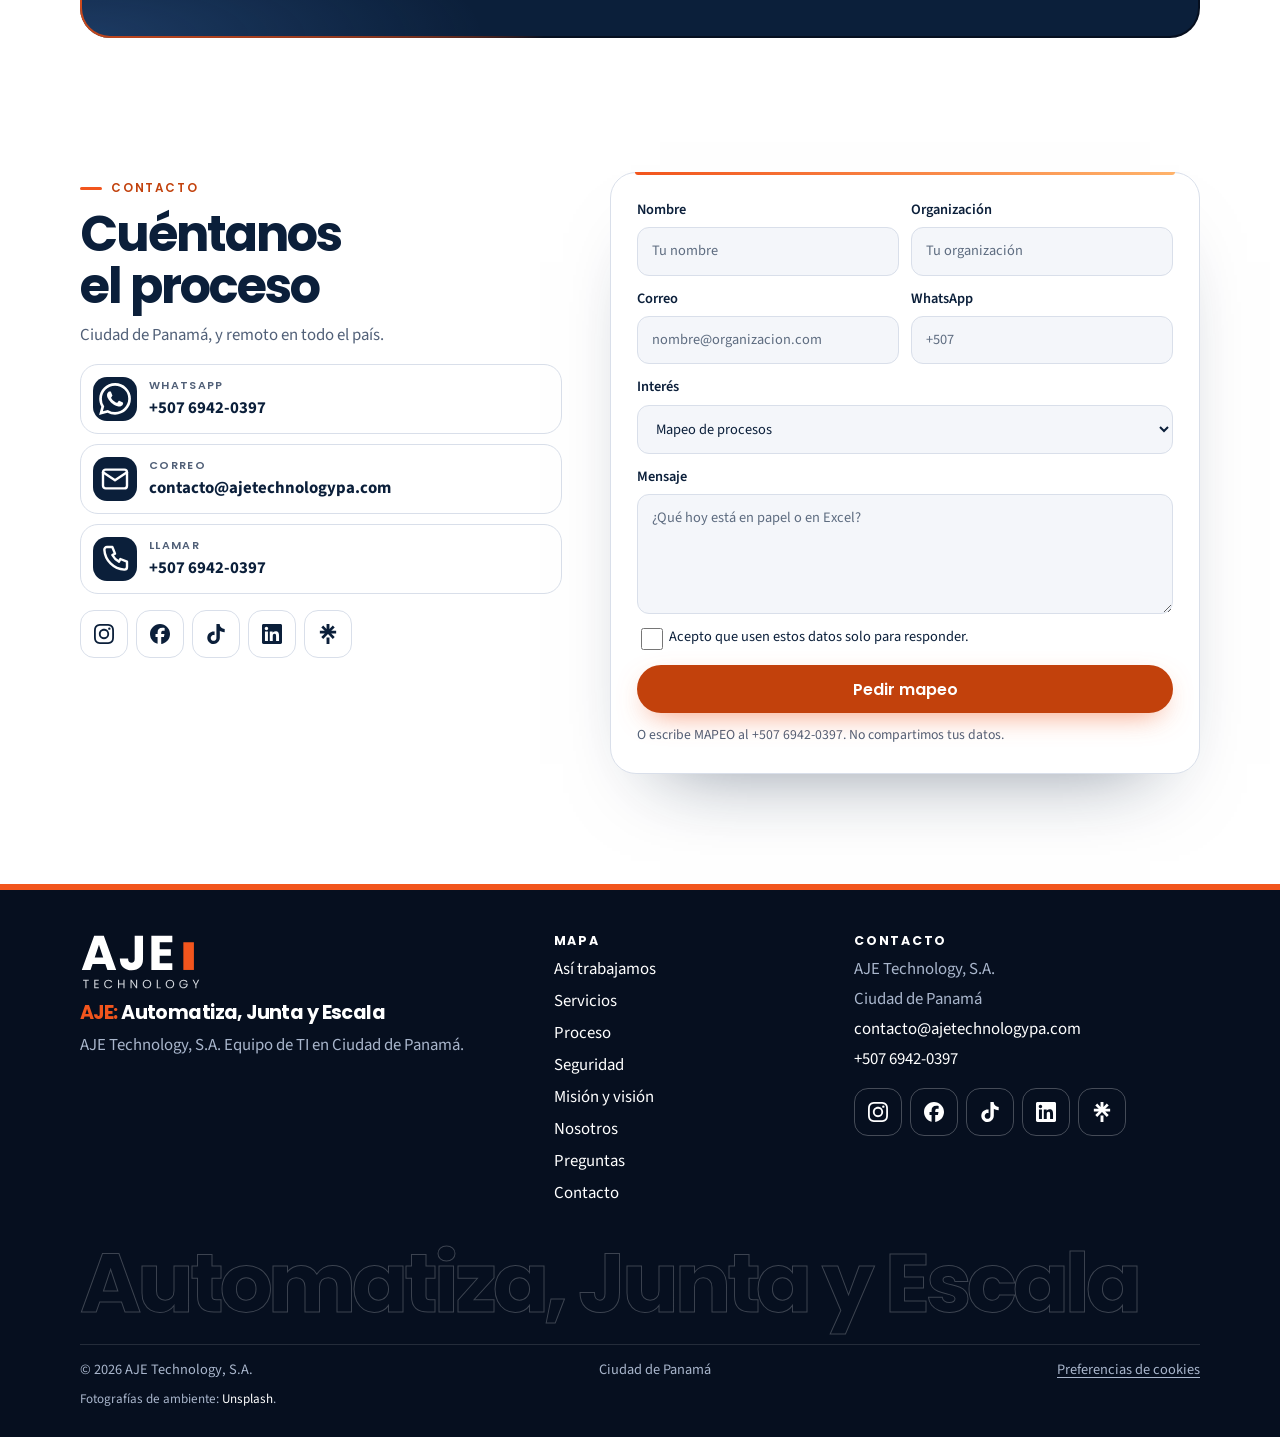
==== commit 2a38c1e8: "Agrega modo de consentimiento avanzado de Google y aviso de cookies. Analytics arranca con todo dene" ====
--- a/index.html
+++ b/index.html
@@ -2,11 +2,22 @@
 <html lang="es-PA">
 <head>
 <meta charset="utf-8">
-<!-- Google tag (gtag.js) -->
-<script async src="https://www.googletagmanager.com/gtag/js?id=G-E3L58HJFB0"></script>
+<!-- Google tag (gtag.js) con modo de consentimiento avanzado: todo empieza denegado hasta que la persona acepte -->
 <script>
   window.dataLayer = window.dataLayer || [];
   function gtag(){dataLayer.push(arguments);}
+  gtag('consent', 'default', {
+    'ad_storage': 'denied',
+    'ad_user_data': 'denied',
+    'ad_personalization': 'denied',
+    'analytics_storage': 'denied'
+  });
+  try {
+    if (localStorage.getItem('aje-consent') === 'granted') gtag('consent', 'update', {'analytics_storage': 'granted'});
+  } catch (e) {}
+</script>
+<script async src="https://www.googletagmanager.com/gtag/js?id=G-E3L58HJFB0"></script>
+<script>
   gtag('js', new Date());
 
   gtag('config', 'G-E3L58HJFB0');
--- a/assets/css/styles.css
+++ b/assets/css/styles.css
@@ -363,6 +363,16 @@
 .dock .btn{width:100%}
 .wa-float{display:none}
 
+/* Aviso de cookies */
+.consent{position:fixed;left:12px;right:12px;bottom:calc(var(--dock) + 10px);z-index:60;display:grid;gap:12px;padding:16px;border-radius:20px;background:var(--night);color:#c3cee0;border:1px solid rgba(255,255,255,.14);box-shadow:0 24px 60px -20px rgba(0,0,0,.65)}
+.consent p{font-size:.95rem;line-height:1.45}
+.consent b{color:#fff;font-family:var(--fh)}
+.consent-actions{display:flex;gap:8px}
+.consent-actions .btn{flex:1;min-height:44px}
+html.motion .consent{animation:rise .6s var(--ease) both}
+.cookie-link{padding:0;border:0;background:none;color:inherit;font:inherit;text-decoration:underline;text-underline-offset:.18em;cursor:pointer;justify-self:start}
+.cookie-link:hover{color:#fff}
+
 /* Páginas internas (gracias y 404) */
 .subpage,.miss{padding:36px 0 48px}
 .sub-card{background:#fff;border:1px solid var(--line);border-radius:24px;padding:22px;box-shadow:0 16px 30px -24px rgba(11,31,58,.5)}
@@ -429,6 +439,8 @@
   .wa-float svg{width:22px;height:22px;fill:#fff}
   .wa-float:hover{transform:translateY(-3px) scale(1.04)}
   .wa-float.is-hidden{opacity:0;pointer-events:none;transform:translateY(20px)}
+  .consent{left:0;right:0;bottom:18px;margin-inline:auto;width:min(780px,calc(100% - 260px));grid-template-columns:1fr auto;align-items:center;gap:18px;padding:14px 16px 14px 20px}
+  .consent-actions .btn{flex:none;padding-inline:1.1rem}
   section{padding:110px 0}
   .section-head{margin-bottom:40px}
   .pin{padding:110px 0}
